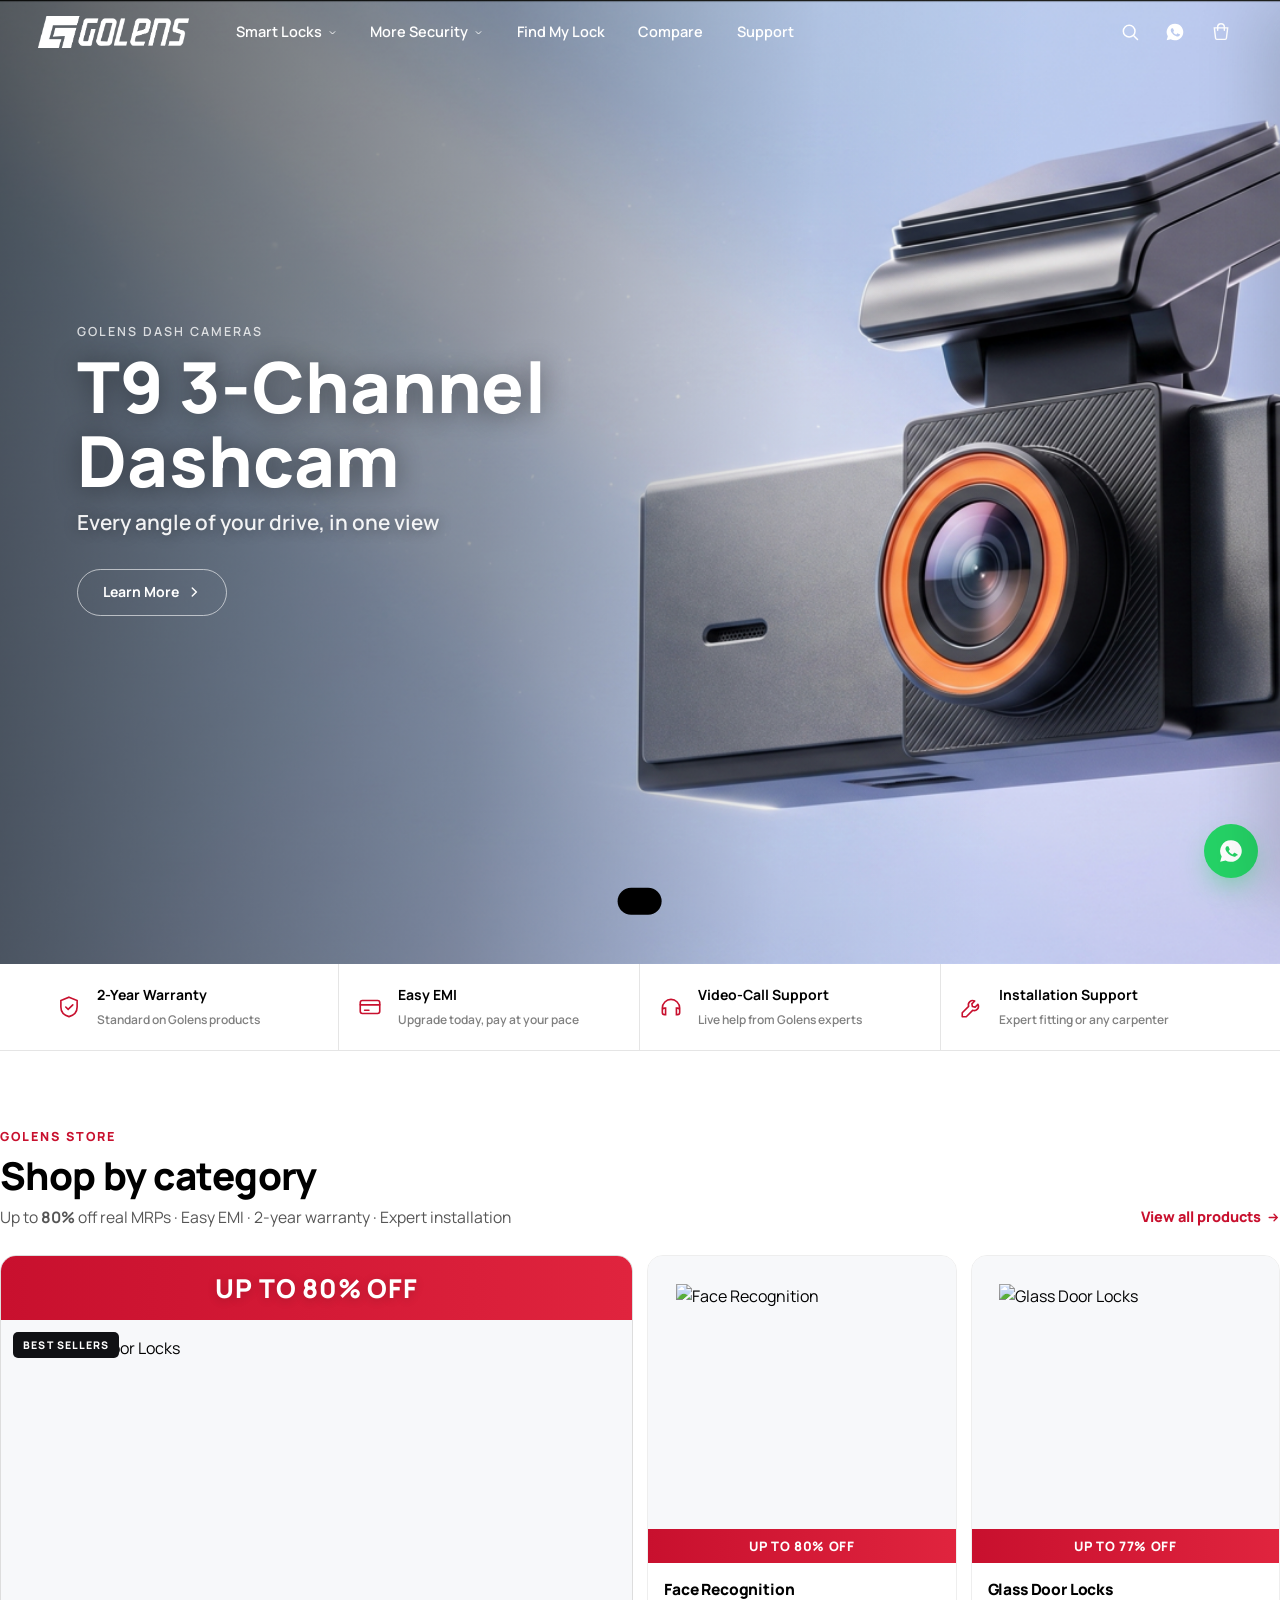
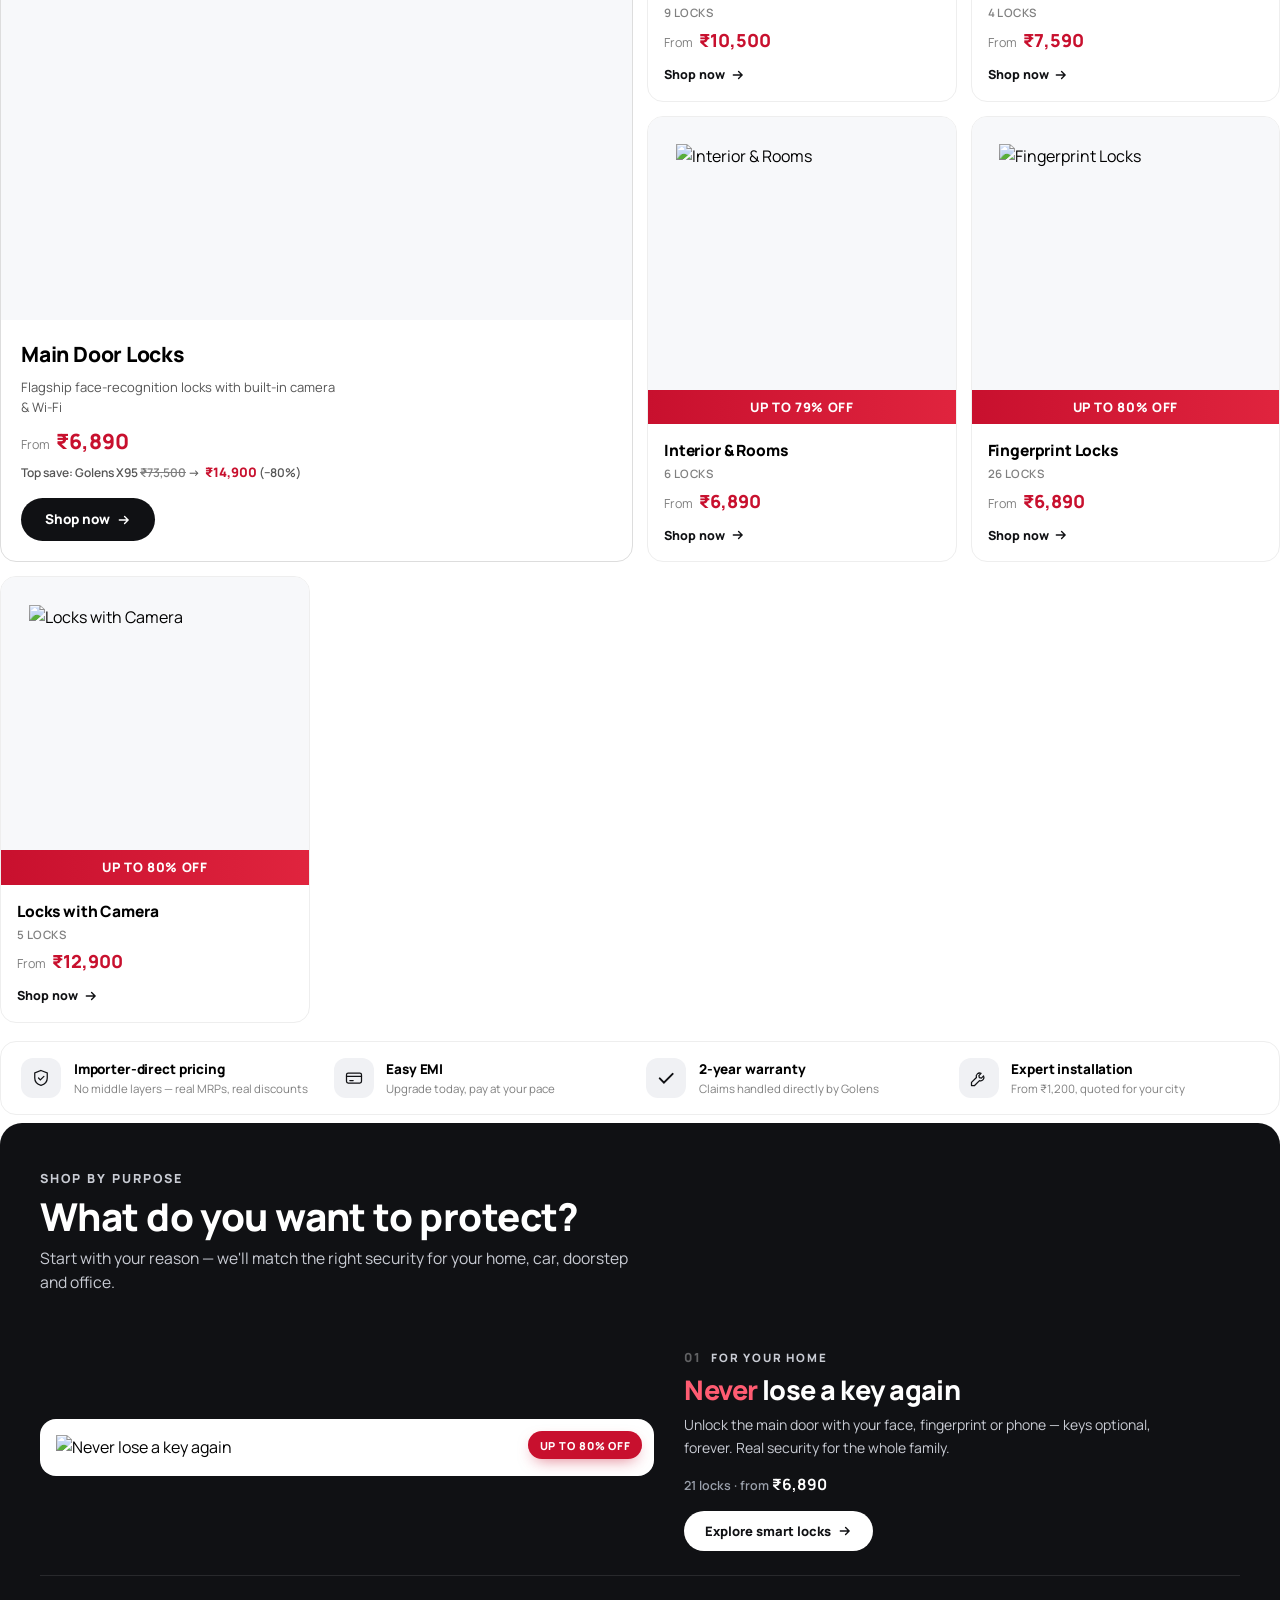
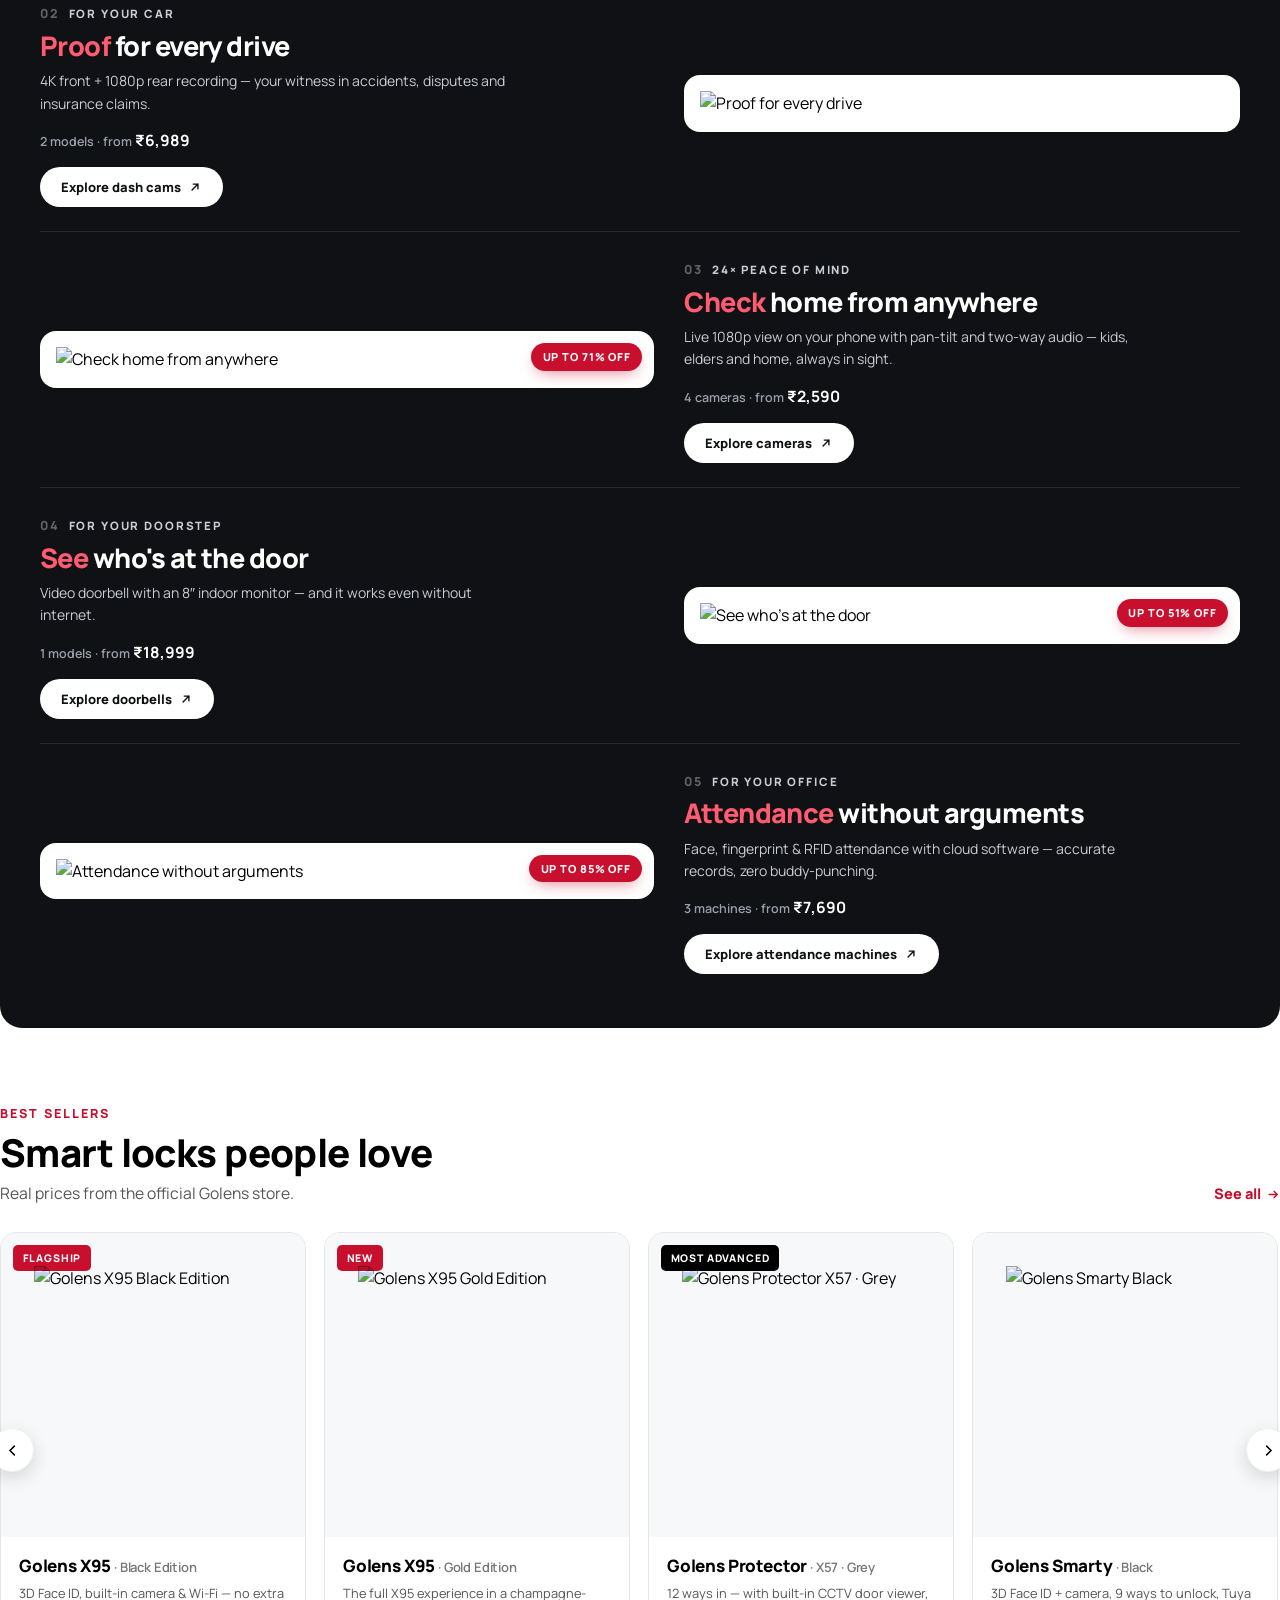
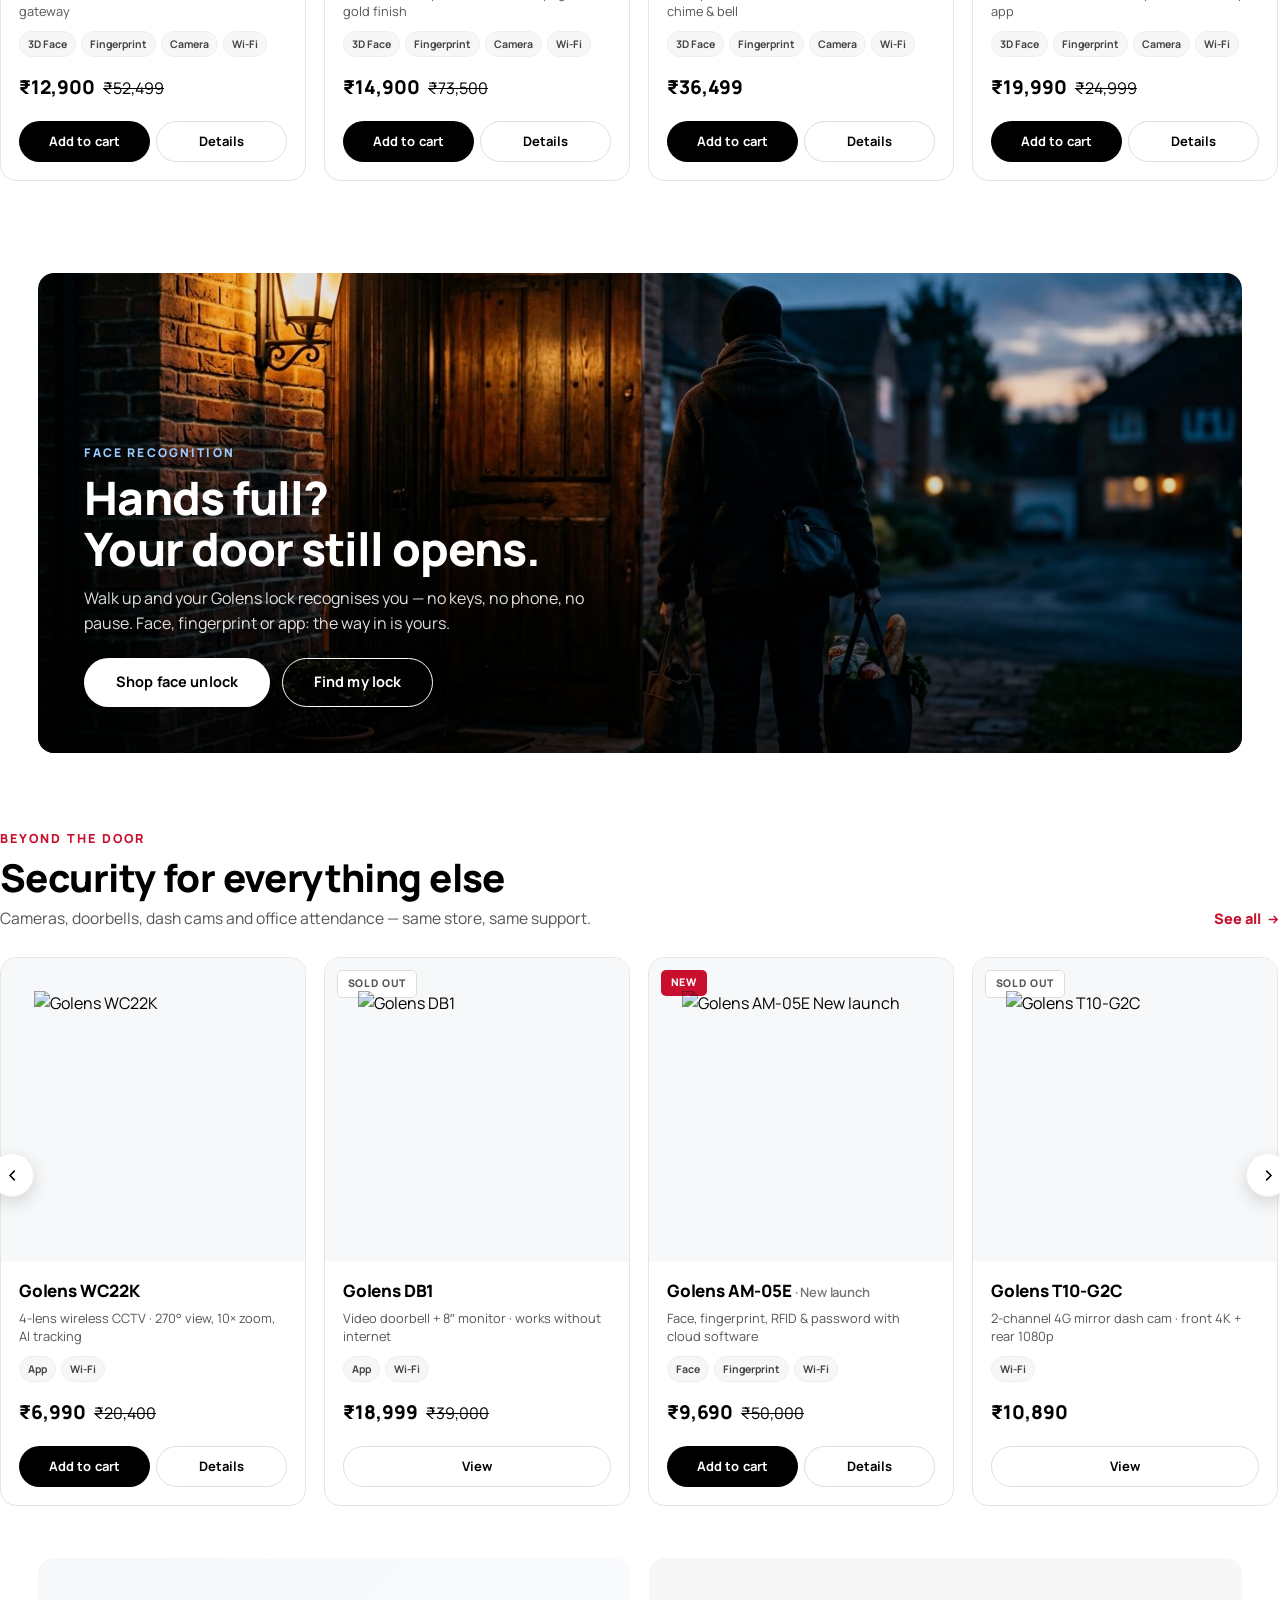
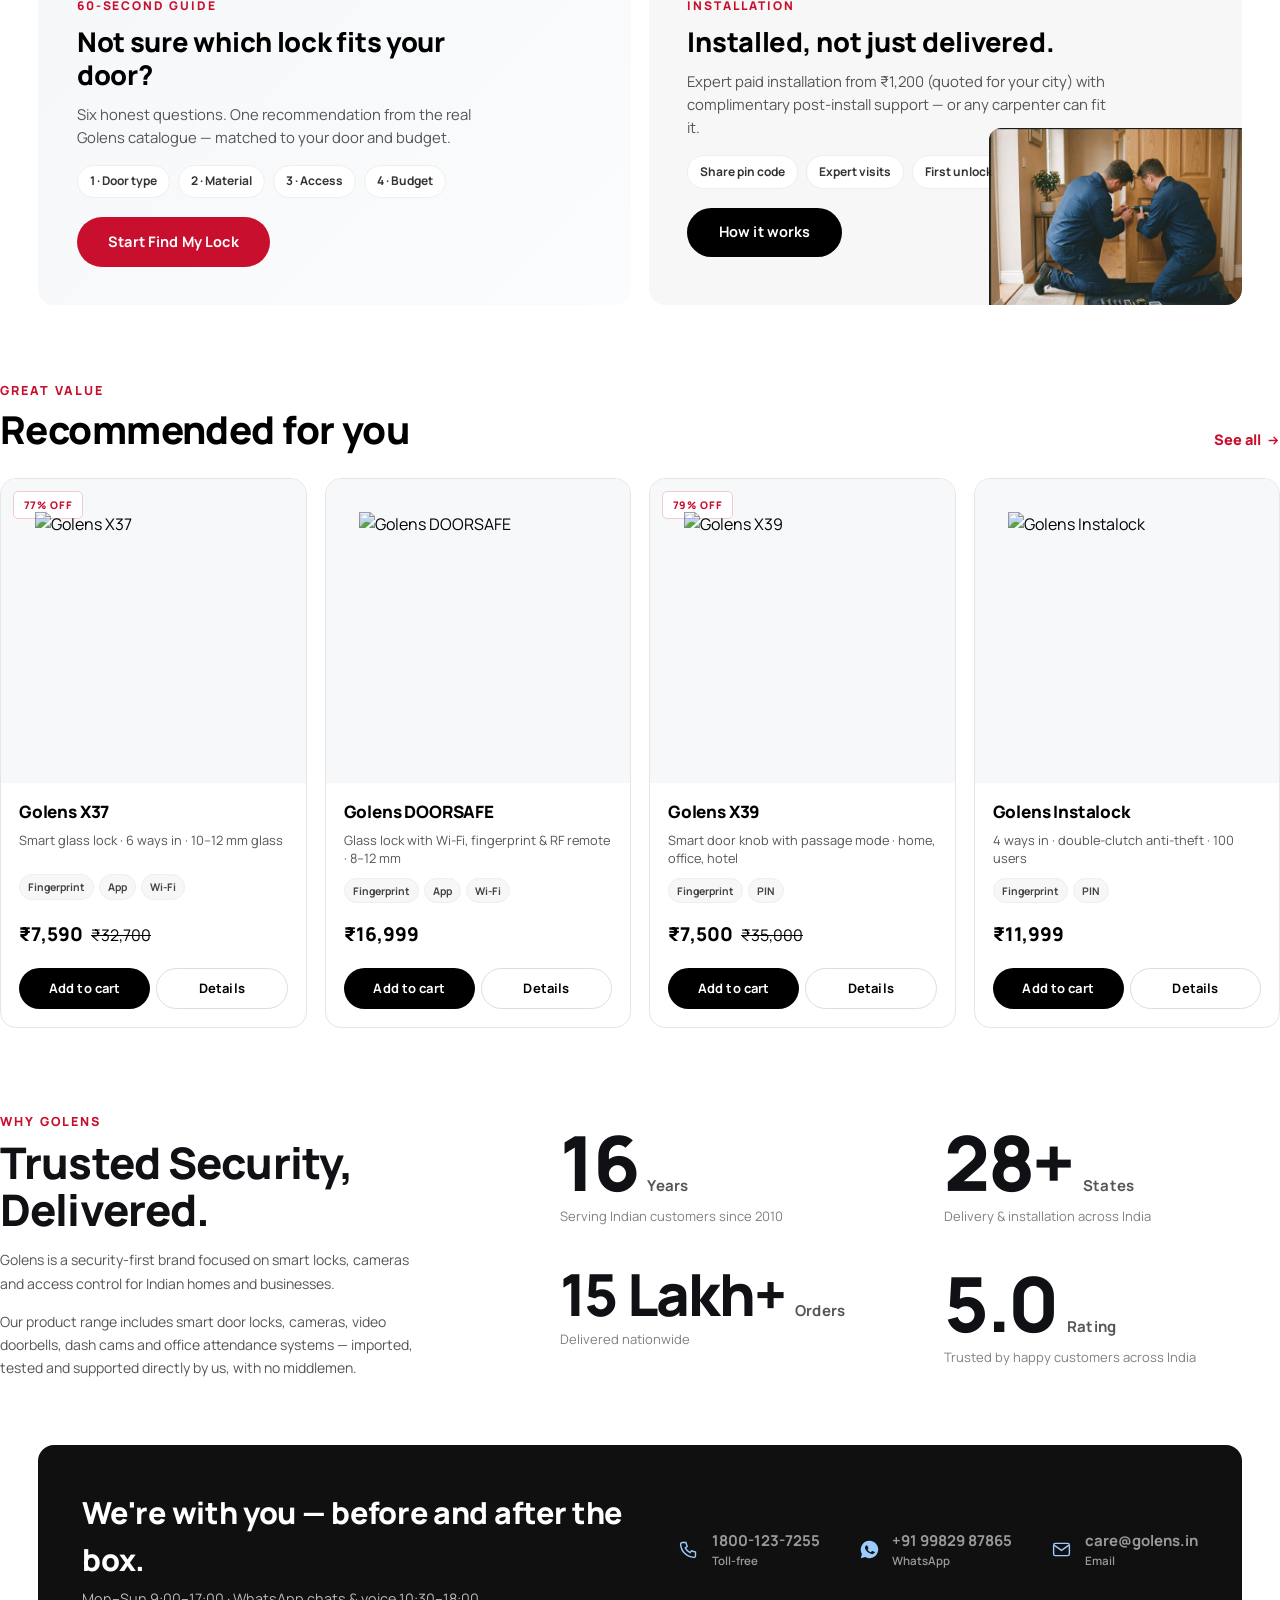
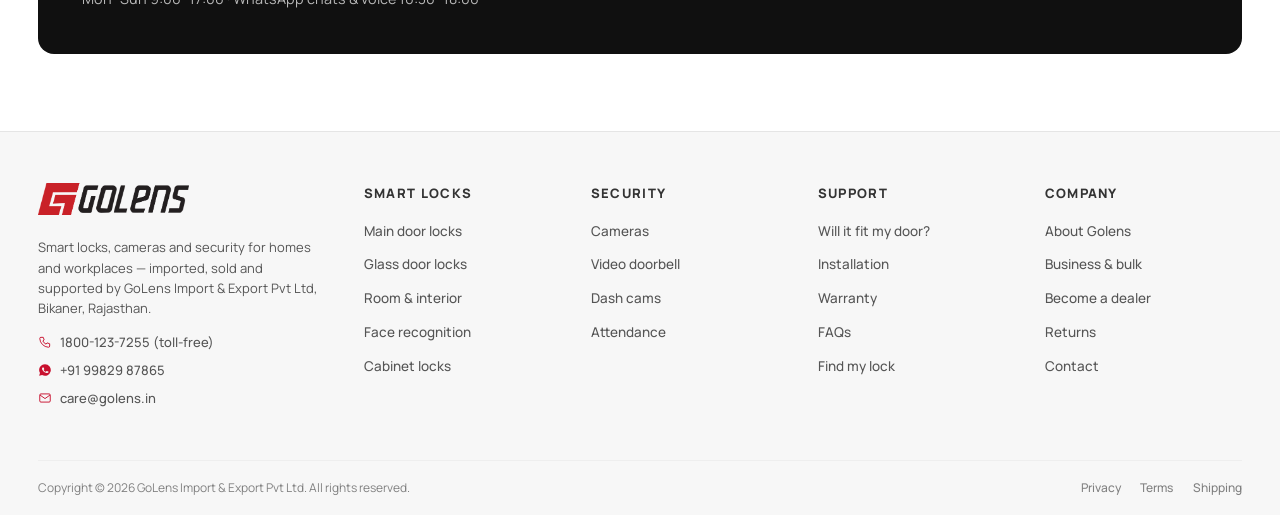
==== index.html @ c3297a00 "Replace Why-direct tiles with 'Trusted Security, Delivered.' brand-trust section - Two-column white " ====
<!DOCTYPE html>
<html lang="en">
<head>
<meta charset="UTF-8">
<meta name="viewport" content="width=device-width, initial-scale=1.0">
<title>Golens | Smart Locks, Cameras &amp; Home Security</title>
<meta name="description" content="Golens smart door locks with 3D Face ID, fingerprint, camera and Wi-Fi app control. Free expert consultation, easy EMI, 2-year warranty. Shop direct from the importer.">
<link rel="canonical" href="https://golens.in/">
<meta name="theme-color" content="#ffffff">
<link rel="preconnect" href="https://fonts.googleapis.com">
<link rel="preconnect" href="https://fonts.gstatic.com" crossorigin>
<link rel="preconnect" href="https://cdn.shopify.com">
<link href="https://fonts.googleapis.com/css2?family=Manrope:wght@400;500;600;700;800&display=swap" rel="stylesheet">
<link rel="stylesheet" href="assets/css/samsung.css?v=31098765432109876543210">
<link rel="icon" type="image/png" href="assets/img/logo.png">
<script type="application/ld+json">
{"@context":"https://schema.org","@type":"Organization","name":"Golens","legalName":"GoLens Import & Export Pvt Ltd","url":"https://golens.in","email":"care@golens.in","telephone":"1800-123-7255","address":{"@type":"PostalAddress","addressLocality":"Bikaner","addressRegion":"Rajasthan","addressCountry":"IN"}}
</script>
</head>
<body class="dji-hero">
<a class="skip-link" href="#main">Skip to content</a>
<div id="gsHeader"></div>

<main id="main">

<!-- ============================================================
     HERO — DJI-style full-bleed cinematic carousel
     · background starts at top edge, behind the transparent navbar
     · centered eyebrow / product name / subtitle + pill outline CTAs
     · bottom-left prev/current/next product list, edge arrows, dots on mobile
     · whole-slide banner-link: click anywhere → product page
     ============================================================ -->
<section class="hero-dji" id="heroCar" aria-label="Featured products">
  <div class="hdji-stack" id="heroTrack">

       <article class="hdji-slide on" data-theme="dark" data-name="T9 3-Channel Dashcam">
      <!-- T9 dashcam video clip (user-uploaded, muted looping MP4) — video-only slide, no still image -->
      <video class="bg vbg" src="assets/video/t9.mp4" poster="assets/img/Screenshot%202026-09-01%20162124.png" autoplay muted loop playsinline preload="auto" aria-hidden="true" title=""></video>
      <a class="banner-link" href="https://golens.in/collections/dash-cameras" aria-label="Golens T9 3-Channel Dashcam" tabindex="-1"></a>
      <div class="hdji-copy">
        <div class="hcol">
          <p class="eyebrow">Golens Dash Cameras</p>
          <h1 class="hdji-title">T9 3-Channel Dashcam</h1>
          <p class="hdji-sub">Every angle of your drive, in one view</p>
          <div class="hdji-ctas">
            <a class="pill" href="https://golens.in/collections/dash-cameras">Learn More <svg class="par" viewBox="0 0 24 24" fill="none" stroke="currentColor" stroke-width="2.4"><path d="M9 5l7 7-7 7" stroke-linecap="round"/></svg></a>
          </div>
        </div>
      </div>
    </article>




  </div>
  <button class="hdji-arrow hdji-prev" id="hPrev" aria-label="Previous slide"><svg viewBox="0 0 24 24" fill="none" stroke="currentColor" stroke-width="2"><path d="M15 5l-7 7 7 7" stroke-linecap="round"/></svg></button>
  <button class="hdji-arrow hdji-next" id="hNext" aria-label="Next slide"><svg viewBox="0 0 24 24" fill="none" stroke="currentColor" stroke-width="2"><path d="M9 5l7 7-7 7" stroke-linecap="round"/></svg></button>
  <div class="hdji-list" id="heroList" aria-label="Featured products"></div>
  <div class="hero-dots" id="heroDots" role="tablist" aria-label="Slides"></div>
</section>

<!-- BENEFITS -->
<div class="benefits">
  <div class="container">
    <div class="benefit"><svg viewBox="0 0 24 24" fill="none" stroke="currentColor" stroke-width="1.5"><path d="M12 3l7.5 3v6c0 4.6-3.2 7.7-7.5 8.9C7.7 19.7 4.5 16.6 4.5 12V6z"/><path d="M9 12l2.2 2.2L15.5 10" stroke-linecap="round"/></svg><div><strong>2-Year Warranty</strong><span>Standard on Golens products</span></div></div>
    <div class="benefit"><svg viewBox="0 0 24 24" fill="none" stroke="currentColor" stroke-width="1.5"><rect x="3" y="6" width="18" height="12" rx="2"/><path d="M3 10h18M7 15h4" stroke-linecap="round"/></svg><div><strong>Easy EMI</strong><span>Upgrade today, pay at your pace</span></div></div>
    <div class="benefit"><svg viewBox="0 0 24 24" fill="none" stroke="currentColor" stroke-width="1.5"><path d="M4 13a8 8 0 0 1 16 0M4 13v4a2 2 0 0 0 2 2h1v-6H6a2 2 0 0 0-2 2zM20 13v4a2 2 0 0 1-2 2h-1v-6h1a2 2 0 0 1 2 2z" stroke-linecap="round"/></svg><div><strong>Video-Call Support</strong><span>Live help from Golens experts</span></div></div>
    <div class="benefit"><svg viewBox="0 0 24 24" fill="none" stroke="currentColor" stroke-width="1.5"><path d="M14.5 6.5a4 4 0 0 0-5.6 4.9L3 17.3V21h3.7l5.9-5.9a4 4 0 0 0 4.9-5.6l-2.6 2.6-2.5-.5-.5-2.5z" stroke-linejoin="round"/></svg><div><strong>Installation Support</strong><span>Expert fitting or any carpenter</span></div></div>
  </div>
</div>

<!-- SHOP BY CATEGORY — premium bento (brand value + honest sales cues) -->
<section class="section-s container" id="categories">
  <div class="sec-head" data-rv>
    <div><div class="kicker">Golens Store</div><h2>Shop by category</h2>
      <p class="sub">Up to <strong id="catMaxOff">79%</strong> off real MRPs · Easy EMI · 2-year warranty · Expert installation</p></div>
    <a class="link-s" href="locks.html">View all products <svg viewBox="0 0 24 24" fill="none" stroke="currentColor" stroke-width="2.4"><path d="M4 12h15M13 6l6 6-6 6" stroke-linecap="round"/></svg></a>
  </div>
  <div class="catx-grid" id="catGrid"></div>
</section>

<!-- SHOP BY PURPOSE — security for every part of your life -->
<section class="section-s container" id="purposes">
  <div class="sec-head" data-rv>
    <div><div class="kicker">Shop by purpose</div><h2>What do you want to protect?</h2>
      <p class="sub">Start with your reason — we'll match the right security for your home, car, doorstep and office.</p></div>
  </div>
  <div class="prows" id="purposeGrid"></div>
</section>

<!-- FEATURED SMART LOCKS -->
<section class="section-s container">
  <div class="sec-head" data-rv>
    <div><div class="kicker">Best Sellers</div><h2>Smart locks people love</h2><p class="sub">Real prices from the official Golens store.</p></div>
    <a class="link-s" href="locks.html">See all <svg viewBox="0 0 24 24" fill="none" stroke="currentColor" stroke-width="2.4"><path d="M4 12h15M13 6l6 6-6 6" stroke-linecap="round"/></svg></a>
  </div>
  <div class="rowcar">
    <button class="rowcar-nav prev" data-car="lockRow" data-dir="-1" aria-label="Scroll left"><svg viewBox="0 0 24 24" fill="none" stroke="currentColor" stroke-width="2.4"><path d="M15 5l-7 7 7 7" stroke-linecap="round"/></svg></button>
    <div class="rowcar-viewport" id="lockRow"></div>
    <button class="rowcar-nav next" data-car="lockRow" data-dir="1" aria-label="Scroll right"><svg viewBox="0 0 24 24" fill="none" stroke="currentColor" stroke-width="2.4"><path d="M9 5l7 7-7 7" stroke-linecap="round"/></svg></button>
  </div>
</section>

<!-- KV BANNER -->
<section class="container">
  <div class="kv" data-rv>
    <img src="assets/img/life-arrival.jpg" alt="Arriving home at dusk with arms full" loading="lazy">
    <div class="kv-body">
      <span class="kicker">Face Recognition</span>
      <h2>Hands full?<br>Your door still opens.</h2>
      <p>Walk up and your Golens lock recognises you — no keys, no phone, no pause. Face, fingerprint or app: the way in is yours.</p>
      <div class="hs-ctas">
        <a class="btn-s btn-light" href="locks.html?f=face">Shop face unlock</a>
        <a class="btn-s btn-outline-w" href="find-my-lock.html">Find my lock</a>
      </div>
    </div>
  </div>
</section>

<!-- SECURITY CATEGORY -->
<section class="section-s container">
  <div class="sec-head" data-rv>
    <div><div class="kicker">Beyond the door</div><h2>Security for everything else</h2><p class="sub">Cameras, doorbells, dash cams and office attendance — same store, same support.</p></div>
    <a class="link-s" href="https://golens.in/collections/cameras">See all <svg viewBox="0 0 24 24" fill="none" stroke="currentColor" stroke-width="2.4"><path d="M4 12h15M13 6l6 6-6 6" stroke-linecap="round"/></svg></a>
  </div>
  <div class="rowcar">
    <button class="rowcar-nav prev" data-car="secRow" data-dir="-1" aria-label="Scroll left"><svg viewBox="0 0 24 24" fill="none" stroke="currentColor" stroke-width="2.4"><path d="M15 5l-7 7 7 7" stroke-linecap="round"/></svg></button>
    <div class="rowcar-viewport" id="secRow"></div>
    <button class="rowcar-nav next" data-car="secRow" data-dir="1" aria-label="Scroll right"><svg viewBox="0 0 24 24" fill="none" stroke="currentColor" stroke-width="2.4"><path d="M9 5l7 7-7 7" stroke-linecap="round"/></svg></button>
  </div>
</section>

<!-- SPLIT PROMO -->
<section class="container">
  <div class="split-promo">
    <div class="promo-card lightblue" data-rv>
      <span class="kicker">60-Second Guide</span>
      <h3>Not sure which lock fits your door?</h3>
      <p>Six honest questions. One recommendation from the real Golens catalogue — matched to your door and budget.</p>
      <div class="steps"><span class="step">1 · Door type</span><span class="step">2 · Material</span><span class="step">3 · Access</span><span class="step">4 · Budget</span></div>
      <div class="p-cta"><a class="btn-s btn-red" href="find-my-lock.html">Start Find My Lock</a></div>
    </div>
    <div class="promo-card lightgrey" data-rv style="--rvd:.1s">
      <span class="kicker">Installation</span>
      <h3>Installed, not just delivered.</h3>
      <p>Expert paid installation from ₹1,200 (quoted for your city) with complimentary post-install support — or any carpenter can fit it.</p>
      <div class="steps"><span class="step">Share pin code</span><span class="step">Expert visits</span><span class="step">First unlock</span></div>
      <div class="p-cta"><a class="btn-s btn-dark" href="support.html#installation">How it works</a></div>
      <div class="art"><img src="assets/img/install-pro.jpg" alt="" loading="lazy" style="border-radius:12px"></div>
    </div>
  </div>
</section>

<!-- RECOMMENDED -->
<section class="section-s container">
  <div class="sec-head" data-rv>
    <div><div class="kicker">Great value</div><h2>Recommended for you</h2></div>
    <a class="link-s" href="locks.html">See all <svg viewBox="0 0 24 24" fill="none" stroke="currentColor" stroke-width="2.4"><path d="M4 12h15M13 6l6 6-6 6" stroke-linecap="round"/></svg></a>
  </div>
  <div class="grid-4" id="recGrid"></div>
</section>

<!-- TRUSTED SECURITY — brand trust stats -->
<section class="section-s container" id="truststats">
  <div class="ts-wrap" data-rv>
    <div class="ts-copy">
      <div class="kicker">Why Golens</div>
      <h2>Trusted Security, Delivered.</h2>
      <p>Golens is a security-first brand focused on smart locks, cameras and access control for Indian homes and businesses.</p>
      <p>Our product range includes smart door locks, cameras, video doorbells, dash cams and office attendance systems — imported, tested and supported directly by us, with no middlemen.</p>
    </div>
    <div class="ts-grid" role="list" aria-label="Golens by the numbers">
      <div class="ts-item" role="listitem"><span class="ts-num">16<small>Years</small></span><span class="ts-sub">Serving Indian customers since 2010</span></div>
      <div class="ts-item" role="listitem"><span class="ts-num">28+<small>States</small></span><span class="ts-sub">Delivery &amp; installation across India</span></div>
      <div class="ts-item" role="listitem"><span class="ts-num sm">15 Lakh+<small>Orders</small></span><span class="ts-sub">Delivered nationwide</span></div>
      <div class="ts-item" role="listitem"><span class="ts-num">5.0<small>Rating</small></span><span class="ts-sub">Trusted by happy customers across India</span></div>
    </div>
  </div>
</section>

<!-- SUPPORT STRIP -->
<section class="container">
  <div class="support-strip" data-rv>
    <div>
      <h2>We're with you — before and after the box.</h2>
      <p>Mon–Sun 9:00–17:00 · WhatsApp chats &amp; voice 10:30–18:00</p>
    </div>
    <a class="s-contact" href="tel:18001237255">
      <svg viewBox="0 0 24 24" fill="none" stroke="currentColor" stroke-width="1.6"><path d="M5 4h4l1.5 4.5-2.2 1.7a12 12 0 0 0 5.5 5.5l1.7-2.2L20 15v4a2 2 0 0 1-2.1 2A16 16 0 0 1 3 6.1 2 2 0 0 1 5 4z"/></svg>
      <span><strong>1800-123-7255</strong><span>Toll-free</span></span>
    </a>
    <a class="s-contact" href="https://wa.me/919982987865?text=Hi%20Golens!" target="_blank" rel="noopener">
      <svg viewBox="0 0 24 24" fill="currentColor"><path d="M12 2a10 10 0 0 0-8.6 15.1L2 22l5-1.3A10 10 0 1 0 12 2zm5.1 14.1c-.2.6-1.2 1.1-1.7 1.2-.5 0-1.1 0-3.1-.9-2.6-1.1-4.2-3.7-4.4-3.9-.1-.2-1-1.4-1-2.6s.7-1.8.9-2.1c.2-.3.5-.3.7-.3h.6c.2 0 .4 0 .6.4l1 2.3c.1.2.1.4 0 .6l-.7.9c-.2.2-.3.3-.1.6a6.5 6.5 0 0 0 3.2 2.8c.3.1.5.2.6-.1l1-1.2c.2-.3.4-.2.7-.1l2 1c.3.1.5.2.6.3.1.1.1.6-.1 1.2z"/></svg>
      <span><strong>+91 99829 87865</strong><span>WhatsApp</span></span>
    </a>
    <a class="s-contact" href="mailto:care@golens.in">
      <svg viewBox="0 0 24 24" fill="none" stroke="currentColor" stroke-width="1.6"><rect x="3" y="5" width="18" height="14" rx="2"/><path d="M3.5 7l8.5 6 8.5-6"/></svg>
      <span><strong>care@golens.in</strong><span>Email</span></span>
    </a>
  </div>
</section>

</main>
<div id="gsFooter"></div>

<script src="assets/js/data.js?v=31098765432109876543210"></script>
<script src="assets/js/samsung.js?v=31098765432109876543210"></script>
<script>
(function () {
  'use strict';
  const G = window.GOLENS;
  const rm = window.matchMedia && window.matchMedia('(prefers-reduced-motion: reduce)').matches;

  /* = HERO — DJI-style fade carousel (vanilla) = */
  const hero = document.getElementById('heroCar');
  const slides = [...hero.querySelectorAll('.hdji-slide')];
  const dotsBox = document.getElementById('heroDots');
  const listBox = document.getElementById('heroList');
  const names = slides.map(s => s.dataset.name);
  if (slides.length < 2) {  /* single-slide hero: hide controls, no autoplay churn */
    ['hPrev', 'hNext'].forEach(id => { const el = document.getElementById(id); if (el) el.style.display = 'none'; });
    ['heroDots', 'heroList'].forEach(id => { const el = document.getElementById(id); if (el) el.style.display = 'none'; });
  }
  let cur = 0, timer;

  slides.forEach((s, i) => {
    const b = document.createElement('button');
    b.setAttribute('role', 'tab');
    b.setAttribute('aria-label', 'Slide ' + (i + 1));
    b.addEventListener('click', () => go(i, true));
    dotsBox.appendChild(b);
  });
  const dots = dotsBox.children;

  /* bottom-left CLICKABLE prev/current/next product list (DJI pattern)
     ≥3 slides: prev/cur/next window · 2 slides: both names (no duplicates)
     every item is a real <button data-go="index">; cur self-refreshes autoplay */
  function renderList() {
    const win = names.length >= 3
      ? [-1, 0, 1].map(o => ({ off: o, idx: (cur + o + names.length) % names.length }))
      : names.map((_, idx) => ({ off: idx - cur, idx }));
    listBox.innerHTML = win.map(({ off, idx }) => {
      const cls = off === 0 ? 'cur' : off === -1 ? 'prev' : 'next';
      return `<button class="hdji-li ${cls}" data-go="${idx}"${off === 0 ? ' aria-current="true"' : ''}><span>${names[idx]}</span></button>`;
    }).join('');
  }
  listBox.addEventListener('click', e => {
    const b = e.target.closest('.hdji-li');
    if (b) go(+b.dataset.go, true);
  });

  function go(i, user) {
    cur = (i + slides.length) % slides.length;
    slides.forEach((s, j) => {
      s.classList.toggle('on', j === cur);                              /* cinematic crossfade via CSS opacity */
      const v = s.querySelector('video');                               /* bg video plays only on its active slide */
      if (v) { if (j === cur && !rm) { const pr = v.play(); if (pr && pr.catch) pr.catch(() => {}); } else v.pause(); }
    });
    for (let j = 0; j < dots.length; j++) dots[j].classList.toggle('on', j === cur);
    renderList();
    document.body.classList.toggle('hero-dark', slides[cur].dataset.theme === 'dark'); /* navbar text adapts */
    if (user) restart();
  }
  function restart() { clearInterval(timer); if (!rm && slides.length > 1) timer = setInterval(() => go(cur + 1), 4500); }

  document.getElementById('hNext').addEventListener('click', () => go(cur + 1, true));
  document.getElementById('hPrev').addEventListener('click', () => go(cur - 1, true));
  let tx = null;
  hero.addEventListener('touchstart', e => tx = e.touches[0].clientX, { passive: true });
  hero.addEventListener('touchend', e => {
    if (tx === null) return;
    const dx = e.changedTouches[0].clientX - tx;
    if (Math.abs(dx) > 45) go(cur + (dx < 0 ? 1 : -1), true);
    tx = null;
  }, { passive: true });

  /* transparent floating navbar: hero pulled up behind header; solid on scroll */
  const hdr = document.querySelector('body.dji-hero .header');
  function sizeHero() { if (hdr) hero.style.setProperty('--hh', hdr.offsetHeight + 'px'); }
  window.addEventListener('scroll', () => document.body.classList.toggle('hdr-solid', window.scrollY > 44), { passive: true });
  sizeHero();
  window.addEventListener('resize', sizeHero);

  go(0); restart();

  /* = CATEGORY BENTO — prices/counts/discounts computed live from the real catalogue = */
  const inDoor = (p, d) => (p.door || []).includes(d);
  const CATS = [
    { key: 'main', t: 'Main Door Locks', d: 'main', img: G.byId('x95').image, feat: true,
      blurb: 'Flagship face-recognition locks with built-in camera & Wi-Fi' },
    { key: 'face', t: 'Face Recognition', d: p => (p.access || []).includes('face3d'), img: G.byId('x95g').image },
    { key: 'glass', t: 'Glass Door Locks', d: 'glass', img: G.byId('armorface').image },
    { key: 'room', t: 'Interior & Rooms', d: 'room', img: G.byId('x39').image },
    { key: 'fp', t: 'Fingerprint Locks', d: p => (p.access || []).includes('fp'), img: G.byId('titan').image },
    { key: 'camera', t: 'Locks with Camera', d: p => !!p.camera, img: G.byId('x28').image }
  ];
  const HREFS = { main: 'locks.html?f=main', face: 'locks.html?f=face', glass: 'locks.html?f=glass', room: 'locks.html?f=room', fp: 'locks.html?f=fp', camera: 'locks.html?f=camera' };
  const stat = d => {
    const list = G.locks().filter(p => typeof d === 'function' ? d(p) : inDoor(p, d));
    const min = Math.min(...list.map(p => p.price));
    const deals = list.filter(p => p.mrp);
    const deal = deals.sort((a, b) => (1 - a.price / a.mrp) < (1 - b.price / b.mrp) ? 1 : -1)[0];
    return { n: list.length, min, off: deal ? Math.round((1 - deal.price / deal.mrp) * 100) : 0, deal };
  };
  const arrow = '<svg viewBox="0 0 24 24" fill="none" stroke="currentColor" stroke-width="2.4"><path d="M4 12h15M13 6l6 6-6 6" stroke-linecap="round"/></svg>';
  const extArrow = '<svg viewBox="0 0 24 24" fill="none" stroke="currentColor" stroke-width="2.4"><path d="M7 17L17 7M9 7h8v8" stroke-linecap="round" stroke-linejoin="round"/></svg>';
  document.getElementById('catMaxOff').textContent = Math.max(...CATS.map(c => stat(c.d).off)) + '%';
  document.getElementById('catGrid').innerHTML = CATS.map((c, i) => {
    const s = stat(c.d);
    const band = c.feat && s.off ? `<span class="offband">UP TO ${s.off}% OFF</span>` : '';
    const strip = !c.feat && s.off ? `<span class="offstrip">UP TO ${s.off}% OFF</span>` : '';
    const card = c.feat
      ? `<a class="catx feat" href="${HREFS[c.key]}" data-cat="${c.key}" data-rv aria-label="${c.t} — up to ${s.off}% off, from ${window.Gfmt.inr(s.min)}">
          <span class="tagb">Best Sellers</span>${band}
          <span class="ph"><img src="${c.img}" alt="${c.t}" loading="lazy"></span>
          <span class="bx"><h3>${c.t}</h3><p class="blurb">${c.blurb}</p>
            <span class="pr">From <strong>${window.Gfmt.inr(s.min)}</strong>${s.deal ? `<span class="topdeal">Top save: ${s.deal.name} <s>${window.Gfmt.inr(s.deal.mrp)}</s> → <strong class="dp">${window.Gfmt.inr(s.deal.price)}</strong> (−${s.off}%)</span>` : ''}</span>
            <span class="ctab">Shop now ${arrow}</span></span>
        </a>`
      : `<a class="catx" href="${HREFS[c.key]}" data-cat="${c.key}" data-rv style="--rvd:${i * .06}s" aria-label="${c.t} — up to ${s.off}% off, from ${window.Gfmt.inr(s.min)}">
          <span class="ph"><img src="${c.img}" alt="${c.t}" loading="lazy">${strip}</span>
          <span class="bx"><h3>${c.t}</h3><span class="cnt">${s.n} lock${s.n === 1 ? '' : 's'}</span>
            <span class="pr">From <strong>${window.Gfmt.inr(s.min)}</strong></span>
            <span class="go">Shop now ${arrow}</span></span>
        </a>`;
    return card;
  }).join('');
  /* brand-value trust ribbon — sab facts real (catalogue + golens.in policies) */
  const rib = document.createElement('div');
  rib.className = 'trust-ribbon';
  rib.setAttribute('data-rv', '');
  rib.innerHTML = [
    ['shield', 'Importer-direct pricing', 'No middle layers — real MRPs, real discounts'],
    ['emi', 'Easy EMI', 'Upgrade today, pay at your pace'],
    ['check', '2-year warranty', 'Claims handled directly by Golens'],
    ['tools', 'Expert installation', 'From ₹1,200, quoted for your city']
  ].map(f => `<span class="tr-i"><span class="tr-ic">${window.Gicon(f[0])}</span><span class="tr-t"><strong>${f[1]}</strong><small>${f[2]}</small></span></span>`).join('');
  document.getElementById('catGrid').after(rib);

  /* = SHOP BY PURPOSE — motive-first editorial panels (copy from real subtitles) = */
  const PURPOSES = [
    { key: 'home',   tag: 'For your home',      t: 'Never lose a key again', hl: 'Never',      blurb: 'Unlock the main door with your face, fingerprint or phone — keys optional, forever. Real security for the whole family.', d: p => (p.door || []).includes('main'), unit: 'locks',    img: 'x95',   cta: 'Explore smart locks',   href: 'locks.html?f=main' },
    { key: 'road',   tag: 'For your car',       t: 'Proof for every drive', hl: 'Proof',       blurb: '4K front + 1080p rear recording — your witness in accidents, disputes and insurance claims.', d: p => (p.url || '').includes('/dash-cameras/'), unit: 'models',  img: 't10g2c', cta: 'Explore dash cams',     href: G.COLLECTIONS.dashcams.url },
    { key: 'watch',  tag: '24\u00d7 peace of mind', t: 'Check home from anywhere', hl: 'Check', blurb: 'Live 1080p view on your phone with pan-tilt and two-way audio — kids, elders and home, always in sight.', d: p => /^wc/.test(p.id), unit: 'cameras', img: 'wc23k', cta: 'Explore cameras',       href: G.COLLECTIONS.cameras.url },
    { key: 'door',   tag: 'For your doorstep',  t: "See who's at the door", hl: "See",       blurb: 'Video doorbell with an 8\u2033 indoor monitor — and it works even without internet.', d: p => p.id === 'db1', unit: 'models', img: 'db1', cta: 'Explore doorbells',      href: G.COLLECTIONS.doorbell.url },
    { key: 'office', tag: 'For your office',    t: 'Attendance without arguments', hl: 'Attendance', blurb: 'Face, fingerprint & RFID attendance with cloud software — accurate records, zero buddy-punching.', d: p => /^am/.test(p.id), unit: 'machines', img: 'am05e', cta: 'Explore attendance machines', href: G.COLLECTIONS.attendance.url }
  ];
  const pstat = d => {
    const list = G.CATALOG.filter(d);
    const min = Math.min(...list.map(p => p.price));
    const deals = list.filter(p => p.mrp);
    const off = deals.length ? Math.max(...deals.map(p => Math.round((1 - p.price / p.mrp) * 100))) : 0;
    return { n: list.length, min, off };
  };
  document.getElementById('purposeGrid').innerHTML = PURPOSES.map((c, i) => {
    const s = pstat(c.d);
    const ext = /^https?:/.test(c.href);
    const attrs = ext ? ' target="_blank" rel="noopener"' : '';
    const chip = s.off ? `<span class="offchip">UP TO ${s.off}% OFF</span>` : '';
    return `<div class="prow${i % 2 ? ' rev' : ''}" data-rv style="--rvd:${i * .07}s">
      <a class="pr-media" href="${c.href}"${attrs} data-purpose="${c.key}" aria-label="${c.t} — from ${window.Gfmt.inr(s.min)}">
        <img src="${G.byId(c.img).image}" alt="${c.t}" loading="lazy">${chip}
      </a>
      <div class="pr-copy">
        <span class="pnum">0${i + 1}</span><span class="ptag">${c.tag}</span>
        <h3>${c.hl ? c.t.replace(c.hl, `<em class="hl">${c.hl}</em>`) : c.t}</h3>
        <p class="motive">${c.blurb}</p>
        <p class="pr-meta">${s.n} ${c.unit} \u00b7 from <strong>${window.Gfmt.inr(s.min)}</strong></p>
        <a class="prcta" href="${c.href}"${attrs} data-purpose="${c.key}">${c.cta} ${ext ? extArrow : arrow}</a>
      </div>
    </div>`;
  }).join('');
  document.getElementById('purposeGrid').addEventListener('click', e => {
    const a = e.target.closest('[data-purpose]');
    if (a) window.Gtrack('purpose_card_click', { purpose: a.dataset.purpose });
  });
  document.getElementById('catGrid').addEventListener('click', e => {
    const c = e.target.closest('.catx');
    if (c) window.Gtrack('category_card_click', { category: c.dataset.cat });
  });

  /* rows */
  const card = window.Gcard;
  document.getElementById('lockRow').innerHTML = '<div class="rowcar-track">' + ['x95','x95g','x57','x28','titan','x82','vintage','shieldface','x3n'].map(id => card(G.byId(id))).join('') + '</div>';
  document.getElementById('secRow').innerHTML = '<div class="rowcar-track">' + ['wc22k','db1','am05e','t10g2c','wc23k','am03e','wc15k'].map(id => card(G.byId(id))).join('') + '</div>';
  document.getElementById('recGrid').innerHTML = ['x37','doorsafe','x39','instalock'].map(id => card(G.byId(id))).join('');

  document.querySelectorAll('[data-car]').forEach(btn => {
    btn.addEventListener('click', () => {
      const vp = document.getElementById(btn.dataset.car);
      vp.scrollBy({ left: (+btn.dataset.dir) * (vp.clientWidth * .8), behavior: rm ? 'auto' : 'smooth' });
    });
  });
  window.Greveal();
  window.Gtrack('home_view');
})();
</script>
</body>
</html>
---- assets/css/samsung.css ----
/* ============================================================
   GOLENS × SAMSUNG-STYLE STORE DESIGN
   Clean white e-commerce: bold headlines, hero carousel,
   square feature cards, category circles, blue accents.
   ============================================================ */
:root {
  --red: #c8102e;
  --red-bright: #e0243e;
  --navy: #a30d24;
  --ink: #000000;
  --grey-1: #fafafa;
  --grey-2: #f7f7f7;
  --grey-3: #eeeeee;
  --grey-4: #dddddd;
  --text: #000;
  --text-2: #555555;
  --text-3: #808080;
  --line: #e5e5e5;
  --radius: 16px;
  --font: 'Manrope', 'Segoe UI', Arial, sans-serif;
  --ease: cubic-bezier(.22, .61, .36, 1);
}
*, *::before, *::after { box-sizing: border-box; margin: 0; padding: 0; }
html { scroll-behavior: smooth; }
body { font-family: var(--font); color: var(--text); background: #fff; line-height: 1.55; -webkit-font-smoothing: antialiased; overflow-x: hidden; }
img, svg { display: block; max-width: 100%; }
a { color: inherit; text-decoration: none; }
button { font: inherit; color: inherit; background: none; border: 0; cursor: pointer; }
ul { list-style: none; }
::selection { background: #dce8fa; }
:focus-visible { outline: 2px solid var(--red); outline-offset: 3px; }

.skip-link { position: fixed; top: -100px; left: 1rem; z-index: 999; background: var(--red); color: #fff; padding: .7rem 1.2rem; border-radius: 6px; font-weight: 700; transition: top .3s; }
.skip-link:focus { top: 1rem; }

.container { width: min(1440px, 100%); margin-inline: auto; padding-inline: clamp(16px, 3vw, 48px); }

/* ---------- TOP UTILITY BAR ---------- */
.topbar { background: #1a1a1a; color: #fff; font-size: 12.5px; }
.topbar .container { display: flex; justify-content: space-between; align-items: center; height: 36px; gap: 1rem; }
.topbar a:hover { color: #9ccbff; }
.topbar-links { display: flex; gap: 1.4rem; }
.topbar .dot-sep { color: #666; }
@media (max-width: 720px) { .topbar-left span.hide-m { display: none; } .topbar-links { gap: .9rem; } }

/* ---------- HEADER ---------- */
.header { position: sticky; top: 0; z-index: 100; background: #fff; border-bottom: 1px solid var(--line); transition: box-shadow .3s; }
.header.is-scrolled { box-shadow: 0 4px 18px rgba(0,0,0,.08); }
.header .container { display: flex; align-items: center; gap: 2rem; height: 64px; }
.logo { display: flex; align-items: center; gap: .55rem; font-size: 1.45rem; font-weight: 800; letter-spacing: .06em; }
.logo svg { width: 27px; height: 27px; }
.logo small { display: block; font-size: 8.5px; font-weight: 600; letter-spacing: .34em; color: var(--text-3); margin-top: -3px; }
.mainnav { display: flex; align-items: center; gap: .2rem; height: 100%; }
.mainnav > li { position: relative; height: 100%; display: flex; align-items: center; }
.navlink { display: inline-flex; align-items: center; gap: .35rem; padding: .55rem .95rem; font-size: 14.5px; font-weight: 600; color: #222; white-space: nowrap; transition: color .2s; }
.navlink:hover, .navlink[aria-expanded="true"] { color: var(--red); }
.navlink .chev { width: 9px; height: 9px; transition: transform .25s; }
.navlink[aria-expanded="true"] .chev { transform: rotate(180deg); }
.header-icons { margin-left: auto; display: flex; align-items: center; gap: .3rem; }
.hicon { position: relative; width: 41px; height: 41px; border-radius: 50%; display: grid; place-items: center; transition: background .2s; }
.hicon:hover { background: var(--grey-2); }
.hicon svg { width: 20px; height: 20px; }
.cart-badge { position: absolute; top: 3px; right: 2px; min-width: 17px; height: 17px; border-radius: 99px; background: var(--red); color: #fff; font-size: 10.5px; font-weight: 800; display: grid; place-items: center; transform: scale(0); transition: transform .3s var(--ease); }
.cart-badge.on { transform: scale(1); }
.burger { display: none; }
@media (max-width: 1120px) { .mainnav { display: none; } .burger { display: grid; } }

/* Mega dropdown (Samsung-style white panel) */
.mega { position: absolute; top: 100%; left: 50%; transform: translate(-50%, 10px); width: 720px; background: #fff; border: 1px solid var(--line); border-radius: 12px; box-shadow: 0 24px 60px -18px rgba(0,0,0,.22); padding: 26px 28px; display: grid; grid-template-columns: 1fr 1fr; gap: 8px 40px; opacity: 0; visibility: hidden; pointer-events: none; transition: opacity .3s var(--ease), transform .3s var(--ease); }
.mainnav > li.is-open .mega { opacity: 1; visibility: visible; pointer-events: auto; transform: translate(-50%, 0); }
.mega h5 { grid-column: 1/-1; font-size: 11px; letter-spacing: .18em; text-transform: uppercase; color: var(--text-3); font-weight: 800; margin-bottom: -4px; }
.mega a { display: flex; justify-content: space-between; align-items: center; padding: .55rem .7rem; margin-left: -.7rem; border-radius: 8px; font-size: 14px; font-weight: 600; color: #333; transition: background .2s, color .2s; }
.mega a:hover { background: var(--grey-2); color: var(--red); }
.mega a .pr { font-size: 12px; color: var(--red); font-weight: 700; }

/* Mobile drawer nav */
.mobnav { position: fixed; inset: 0; z-index: 300; background: #fff; transform: translateX(100%); transition: transform .4s var(--ease); overflow-y: auto; padding: 18px 22px 40px; }
.mobnav.is-open { transform: none; }
.mobnav-head { display: flex; justify-content: space-between; align-items: center; height: 46px; margin-bottom: 12px; }
.mobnav details { border-bottom: 1px solid var(--line); }
.mobnav summary { list-style: none; display: flex; justify-content: space-between; align-items: center; padding: 15px 2px; font-size: 16px; font-weight: 700; cursor: pointer; }
.mobnav summary::-webkit-details-marker { display: none; }
.mobnav summary svg { width: 13px; height: 13px; transition: transform .25s; }
.mobnav details[open] summary svg { transform: rotate(45deg); }
.mobnav details ul { padding: 2px 2px 14px; display: grid; gap: 2px; }
.mobnav details a { display: block; padding: .55rem 0; font-size: 14.5px; color: var(--text-2); font-weight: 600; }
.mobnav .mob-cta { display: grid; gap: 10px; margin-top: 22px; }

/* ---------- BUTTONS ---------- */
.btn-s { display: inline-flex; align-items: center; justify-content: center; gap: .5rem; padding: .78rem 1.9rem; border-radius: 999px; font-size: 14.5px; font-weight: 700; letter-spacing: .01em; border: 1.5px solid transparent; transition: all .25s var(--ease); white-space: nowrap; }
.btn-s:hover { transform: translateY(-2px); box-shadow: 0 10px 24px -10px rgba(0,0,0,.3); }
.btn-dark { background: #000; color: #fff; }
.btn-dark:hover { background: #222; }
.btn-light { background: #fff; color: #000; }
.btn-light:hover { background: #f0f0f0; }
.btn-outline-w { border-color: #fff; color: #fff; }
.btn-red { background: var(--red); color: #fff; }
.btn-red:hover { background: var(--navy); }
.link-s { color: var(--red); font-size: 14.5px; font-weight: 800; display: inline-flex; align-items: center; gap: .35rem; }
.link-s:hover { text-decoration: underline; text-underline-offset: 4px; }
.link-s svg { width: 13px; height: 13px; transition: transform .2s; }
.link-s:hover svg { transform: translateX(3px); }

/* ---------- HERO CAROUSEL ---------- */
.hero-s { position: relative; overflow: hidden; background: var(--grey-2); }
.hero-track { display: flex; transition: transform .75s var(--ease); }
.hero-slide { position: relative; flex: 0 0 100%; height: clamp(480px, 72vh, 660px); display: flex; align-items: center; }
.hs-product { background: linear-gradient(115deg, #f7f8fa 0%, #f0f1f4 45%, #ffffff 100%); }
.hs-media { position: absolute; right: 4%; top: 50%; transform: translateY(-50%); width: min(42%, 560px); height: 84%; display: grid; place-items: center; }
.hs-media img { max-height: 100%; max-width: 100%; object-fit: contain; mix-blend-mode: multiply; animation: floaty 7s ease-in-out infinite; }
@keyframes floaty { 0%,100% { transform: translateY(0) } 50% { transform: translateY(-16px) } }
.hs-media .glow { position: absolute; width: 78%; aspect-ratio: 1; border-radius: 50%; background: radial-gradient(circle, rgba(200,16,46,.09), transparent 65%); }
.hs-text { position: relative; z-index: 2; width: min(560px, 52%); padding-left: clamp(16px, 5vw, 72px); }
.hs-eyebrow { display: inline-flex; align-items: center; gap: .5rem; font-size: 12.5px; font-weight: 800; letter-spacing: .16em; text-transform: uppercase; color: var(--red); margin-bottom: 1rem; }
.hs-eyebrow .new { background: var(--red); color: #fff; padding: .25rem .6rem; border-radius: 4px; letter-spacing: .1em; }
.hs-text h1 { font-size: clamp(2.1rem, 4.6vw, 4rem); font-weight: 800; line-height: 1.08; letter-spacing: -.02em; margin-bottom: .9rem; }
.hs-text p { font-size: clamp(1rem, 1.4vw, 1.18rem); color: var(--text-2); max-width: 46ch; margin-bottom: 1.1rem; }
.hs-price { font-size: 1.35rem; font-weight: 800; margin-bottom: 1.5rem; }
.hs-price s { font-size: 1rem; font-weight: 500; color: var(--text-3); margin-left: .6rem; }
.hs-price .save-tag { display: inline-block; margin-left: .7rem; font-size: .72rem; font-weight: 800; color: #c8102e; background: #fdecee; padding: .28rem .6rem; border-radius: 99px; vertical-align: middle; }
.hs-ctas { display: flex; gap: .8rem; flex-wrap: wrap; }
.hs-image-slide { display: flex; }
.hs-image-slide img.bg { position: absolute; inset: 0; width: 100%; height: 100%; object-fit: cover; }
.hs-image-slide .shade { position: absolute; inset: 0; background: linear-gradient(90deg, rgba(0,0,0,.55) 0%, rgba(0,0,0,.15) 55%, transparent 100%); }
.hs-image-slide .hs-text { color: #fff; }
.hs-image-slide .hs-text p { color: rgba(255,255,255,.85); }
.hs-image-slide .hs-eyebrow { color: #9ccbff; }
.hero-dots { position: absolute; bottom: 22px; left: 50%; transform: translateX(-50%); display: flex; gap: 9px; z-index: 5; }
.hero-dots button { width: 34px; height: 5px; border-radius: 99px; background: rgba(0,0,0,.22); transition: background .3s; }
.hero-dots button.on { background: #000; }
.hs-image-slide ~ .hero-dots button, .hero-s .hero-dots.on-dark button { background: rgba(255,255,255,.45); }
.hero-s .hero-dots.on-dark button.on { background: #fff; }
.hero-arrows { position: absolute; inset: 0; display: flex; justify-content: space-between; align-items: center; padding: 0 12px; z-index: 4; pointer-events: none; }
.hero-arrows button { pointer-events: auto; width: 46px; height: 46px; border-radius: 50%; background: rgba(255,255,255,.85); display: grid; place-items: center; box-shadow: 0 4px 16px rgba(0,0,0,.16); opacity: 0; transition: opacity .3s; }
.hero-s:hover .hero-arrows button { opacity: 1; }
.hero-arrows button:hover { background: #fff; }
.hero-arrows svg { width: 17px; height: 17px; }
@media (max-width: 860px) {
  .hero-slide { height: auto; min-height: 560px; align-items: flex-end; padding-top: 60px; }
  .hs-media { position: relative; inset: auto; width: 86%; margin: 0 auto; order: -1; transform: none; height: 300px; }
  .hs-text { width: 100%; padding: 0 22px 64px; }
  .hero-arrows { display: none; }
}

/* ---------- BENEFIT STRIP ---------- */
.benefits { border-bottom: 1px solid var(--line); background: #fff; }
.benefits .container { display: grid; grid-template-columns: repeat(4, 1fr); gap: 0; }
.benefit { display: flex; align-items: center; gap: .9rem; padding: 20px 18px; border-right: 1px solid var(--line); }
.benefit:last-child { border-right: 0; }
.benefit svg { width: 26px; height: 26px; color: var(--red); flex: none; }
.benefit strong { display: block; font-size: 14px; }
.benefit span { font-size: 12px; color: var(--text-3); font-weight: 600; }
@media (max-width: 960px) { .benefits .container { grid-template-columns: 1fr 1fr; } .benefit:nth-child(2) { border-right: 0; } .benefit:nth-child(-n+2) { border-bottom: 1px solid var(--line); } }
@media (max-width: 520px) { .benefits .container { grid-template-columns: 1fr; } .benefit { border-right: 0 !important; border-bottom: 1px solid var(--line); } .benefit:last-child { border-bottom: 0; } }

/* ---------- SECTION HEAD ---------- */
.section-s { padding: clamp(44px, 6vw, 76px) 0 8px; }
.sec-head { display: flex; justify-content: space-between; align-items: flex-end; gap: 1.5rem; margin-bottom: 26px; flex-wrap: wrap; }
.sec-head .kicker { font-size: 12.5px; font-weight: 800; letter-spacing: .16em; text-transform: uppercase; color: var(--red); margin-bottom: .45rem; }
.sec-head h2 { font-size: clamp(1.6rem, 3vw, 2.5rem); font-weight: 800; letter-spacing: -.015em; line-height: 1.15; }
.sec-head p.sub { color: var(--text-2); margin-top: .4rem; max-width: 60ch; font-size: .98rem; }

/* ---------- CATEGORY CIRCLES ---------- */
.cat-row { display: grid; grid-template-columns: repeat(6, 1fr); gap: 14px; }
@media (max-width: 960px) { .cat-row { grid-template-columns: repeat(3, 1fr); } }
@media (max-width: 520px) { .cat-row { grid-template-columns: repeat(2, 1fr); } }
.cat-tile { display: grid; justify-items: center; gap: .7rem; text-align: center; }
.cat-tile .circ { width: clamp(92px, 11vw, 138px); aspect-ratio: 1; border-radius: 50%; overflow: hidden; background: var(--grey-2); display: grid; place-items: center; transition: box-shadow .3s var(--ease), transform .3s var(--ease); }
.cat-tile:hover .circ { transform: translateY(-5px); box-shadow: 0 18px 34px -16px rgba(0,0,0,.28); }
.cat-tile .circ img { width: 74%; height: 74%; object-fit: contain; mix-blend-mode: multiply; }
.cat-tile .circ.env img { width: 100%; height: 100%; object-fit: cover; mix-blend-mode: normal; }
.cat-tile strong { font-size: 14px; font-weight: 700; }
.cat-tile span { font-size: 12px; color: var(--text-3); font-weight: 600; }

/* ---------- CARD CAROUSEL (feature rows) ---------- */
.rowcar { position: relative; }
.rowcar-viewport { overflow-x: auto; scrollbar-width: none; scroll-snap-type: x mandatory; -webkit-overflow-scrolling: touch; }
.rowcar-viewport::-webkit-scrollbar { display: none; }
.rowcar-track { display: flex; gap: 18px; padding-bottom: 26px; }
.fcard { flex: 0 0 clamp(240px, 24vw, 306px); scroll-snap-align: start; background: #fff; border: 1px solid var(--line); border-radius: var(--radius); overflow: hidden; transition: transform .35s var(--ease), box-shadow .35s var(--ease); display: flex; flex-direction: column; }
.fcard:hover { transform: translateY(-6px); box-shadow: 0 22px 44px -18px rgba(0,0,0,.22); }
.fcard .ph { position: relative; background: var(--grey-2); aspect-ratio: 1/1; display: grid; place-items: center; overflow: hidden; }
.fcard .ph img { width: 78%; height: 78%; object-fit: contain; mix-blend-mode: multiply; transition: transform .6s var(--ease); }
.fcard:hover .ph img { transform: scale(1.07); }
.fcard .tag { position: absolute; top: 12px; left: 12px; font-size: 10.5px; font-weight: 800; letter-spacing: .08em; text-transform: uppercase; background: #000; color: #fff; padding: .3rem .6rem; border-radius: 5px; }
.fcard .tag.red { background: var(--red); }
.fcard .tag.green { background:#fff; color:var(--red); border:1.5px solid #f2c9cf; }
.fcard .tag.grey { background: #fff; color: #555; border: 1px solid var(--grey-4); }
.fcard .body { padding: 16px 18px 18px; display: flex; flex-direction: column; gap: .3rem; flex: 1; }
.fcard h3 { font-size: 17px; font-weight: 800; letter-spacing: -.01em; }
.fcard .desc { font-size: 12.8px; color: var(--text-2); line-height: 1.45; min-height: 2.6em; }
.fcard .chips { display: flex; flex-wrap: wrap; gap: 5px; margin: .35rem 0 .2rem; }
.chip { font-size: 10.5px; font-weight: 700; color: #444; background: var(--grey-2); border: 1px solid var(--grey-3); padding: .22rem .5rem; border-radius: 99px; white-space: nowrap; }
.fcard .price-row { margin-top: auto; padding-top: .55rem; display: flex; align-items: baseline; gap: .5rem; }
.fcard .price { font-size: 19px; font-weight: 800; }
.fcard .price s { font-size: 12.5px; color: var(--text-3); font-weight: 500; }
.fcard .actions { display: flex; gap: 6px; padding: 0 18px 18px; }
.fcard .actions .btn-s { flex: 1; padding: .6rem .5rem; font-size: 13px; }
.rowcar-nav { position: absolute; top: 38%; transform: translateY(-50%); z-index: 6; width: 44px; height: 44px; border-radius: 50%; background: #fff; border: 1px solid var(--grey-3); display: grid; place-items: center; box-shadow: 0 6px 18px rgba(0,0,0,.14); transition: opacity .3s; }
.rowcar-nav:hover { border-color: var(--red); color: var(--red); }
.rowcar-nav.prev { left: -10px; }
.rowcar-nav.next { right: -10px; }
.rowcar-nav svg { width: 15px; height: 15px; }
@media (max-width: 640px) { .rowcar-nav { display: none; } }

/* ---------- KV BANNER ---------- */
.kv { position: relative; border-radius: var(--radius); overflow: hidden; min-height: clamp(320px, 46vw, 480px); display: flex; align-items: flex-end; color: #fff; isolation: isolate; margin-top: clamp(34px, 5vw, 58px); }
.kv img { position: absolute; inset: 0; width: 100%; height: 100%; object-fit: cover; z-index: -2; transition: transform 1.2s var(--ease); }
.kv::after { content: ""; position: absolute; inset: 0; z-index: -1; background: linear-gradient(185deg, rgba(0,0,0,.06) 30%, rgba(0,0,0,.72) 88%); }
.kv:hover img { transform: scale(1.04); }
.kv-body { padding: clamp(22px, 4vw, 46px); max-width: 640px; }
.kv-body .kicker { font-size: 12px; font-weight: 800; letter-spacing: .18em; text-transform: uppercase; color: #9ccbff; margin-bottom: .7rem; display: block; }
.kv-body h2 { font-size: clamp(1.7rem, 3.6vw, 3rem); font-weight: 800; line-height: 1.1; letter-spacing: -.02em; margin-bottom: .7rem; text-wrap: balance; }
.kv-body p { color: rgba(255,255,255,.88); margin-bottom: 1.4rem; max-width: 52ch; }
.kv-body .hs-ctas { display: flex; gap: .8rem; flex-wrap: wrap; }

/* ---------- SPLIT PROMO ---------- */
.split-promo { display: grid; grid-template-columns: 1fr 1fr; gap: 18px; margin-top: 18px; }
@media (max-width: 860px) { .split-promo { grid-template-columns: 1fr; } }
.promo-card { border-radius: var(--radius); padding: clamp(24px, 3vw, 40px); display: grid; gap: .7rem; align-content: start; position: relative; overflow: hidden; min-height: 260px; }
.promo-card.lightblue { background: linear-gradient(135deg, #f6f7f9, #fbfcfd); }
.promo-card.lightgrey { background: var(--grey-2); }
.promo-card .kicker { font-size: 12px; font-weight: 800; letter-spacing: .16em; text-transform: uppercase; color: var(--red); }
.promo-card h3 { font-size: clamp(1.25rem, 2.2vw, 1.7rem); font-weight: 800; line-height: 1.2; letter-spacing: -.01em; max-width: 22ch; }
.promo-card p { color: var(--text-2); font-size: .93rem; max-width: 48ch; }
.promo-card .p-cta { margin-top: .5rem; }
.promo-card .steps { display: flex; gap: 8px; flex-wrap: wrap; margin-top: .3rem; }
.promo-card .step { font-size: 12px; font-weight: 700; background: #fff; border: 1px solid var(--grey-3); border-radius: 99px; padding: .4rem .75rem; color: #333; }
.promo-card .art { position: absolute; right: -20px; bottom: -26px; width: 46%; opacity: .9; }
.promo-card .art img { mix-blend-mode: multiply; }

/* ---------- GRID PRODUCTS (recommended) ---------- */
.grid-4 { display: grid; grid-template-columns: repeat(4, 1fr); gap: 18px; }
@media (max-width: 1100px) { .grid-4 { grid-template-columns: repeat(2, 1fr); } }
@media (max-width: 560px) { .grid-4 { grid-template-columns: 1fr; } }







/* ---------- SUPPORT STRIP ---------- */
.support-strip { background: #101010; color: #fff; border-radius: var(--radius); padding: clamp(26px, 4vw, 44px); display: grid; grid-template-columns: 1.3fr auto auto auto; gap: clamp(18px, 3vw, 44px); align-items: center; margin-top: clamp(34px, 5vw, 58px); }
.support-strip h2 { font-size: clamp(1.3rem, 2.4vw, 1.9rem); font-weight: 800; letter-spacing: -.01em; }
.support-strip p { color: #b8b8b8; font-size: .9rem; margin-top: .3rem; }
.s-contact { display: flex; align-items: center; gap: .8rem; }
.s-contact svg { width: 21px; height: 21px; color: #9ccbff; }
.s-contact strong { display: block; font-size: 15px; }
.s-contact span { font-size: 11.5px; color: #9a9a9a; font-weight: 600; }
@media (max-width: 960px) { .support-strip { grid-template-columns: 1fr 1fr; } }
@media (max-width: 620px) { .support-strip { grid-template-columns: 1fr; } }

/* ---------- FOOTER ---------- */
.footer { background: var(--grey-2); margin-top: clamp(46px, 6vw, 80px); border-top: 1px solid var(--line); }
.footer-grid { display: grid; grid-template-columns: 1.5fr repeat(4, 1fr); gap: 30px; padding: clamp(34px, 4vw, 54px) 0; }
@media (max-width: 1000px) { .footer-grid { grid-template-columns: 1fr 1fr; } }
@media (max-width: 560px) { .footer-grid { grid-template-columns: 1fr; } }
.footer h4 { font-size: 13px; font-weight: 800; letter-spacing: .1em; text-transform: uppercase; color: #333; margin-bottom: 14px; }
.footer ul { display: grid; gap: 9px; }
.footer a { font-size: 13.5px; color: var(--text-2); font-weight: 500; }
.footer a:hover { color: var(--red); text-decoration: underline; text-underline-offset: 3px; }
.footer-brand p { font-size: 13px; color: var(--text-2); margin-top: 12px; max-width: 36ch; }
.footer-contact { display: grid; gap: 8px; margin-top: 14px; }
.footer-contact a, .footer-contact span { font-size: 13px; color: var(--text-2); display: flex; gap: .5rem; align-items: center; }
.footer-contact svg { width: 14px; height: 14px; color: var(--red); }
.footer-bottom { border-top: 1px solid var(--grey-3); padding: 18px 0; display: flex; justify-content: space-between; gap: 1rem; flex-wrap: wrap; font-size: 12px; color: var(--text-3); }
.footer-bottom a { font-size: 12px; color: var(--text-3); }
.footer-bottom a:hover { color: var(--red); }

/* ---------- SEARCH OVERLAY ---------- */
.ssearch { position: fixed; inset: 0; z-index: 400; background: #fff; display: none; flex-direction: column; }
.ssearch.is-open { display: flex; }
.ssearch-head { display: flex; align-items: center; gap: 14px; padding: 18px clamp(16px, 3vw, 48px); border-bottom: 1px solid var(--line); }
.ssearch-head svg.mag { width: 21px; height: 21px; color: #777; }
.ssearch input { flex: 1; border: 0; font-size: clamp(1.1rem, 2.4vw, 1.6rem); font-weight: 700; outline: none; }
.ssearch-body { flex: 1; overflow-y: auto; padding: 26px clamp(16px, 3vw, 48px); }
.ssearch .hint-tags { display: flex; gap: 8px; flex-wrap: wrap; margin-bottom: 20px; }
.ssearch .hint-tags button { font-size: 13px; font-weight: 700; border: 1px solid var(--grey-4); border-radius: 99px; padding: .5rem 1rem; color: #444; }
.ssearch .hint-tags button:hover { border-color: var(--red); color: var(--red); }
.s-hit { display: grid; grid-template-columns: 64px 1fr auto; gap: 16px; align-items: center; padding: 12px; border-radius: 12px; transition: background .2s; }
.s-hit:hover { background: var(--grey-2); }
.s-hit img { width: 64px; height: 64px; object-fit: contain; background: var(--grey-2); border-radius: 10px; padding: 4px; mix-blend-mode: multiply; }
.s-hit strong { font-size: 15px; display: block; }
.s-hit span.d { font-size: 12.5px; color: var(--text-3); }
.s-hit .pp { font-size: 16px; font-weight: 800; }

/* ---------- CART DRAWER ---------- */
.sdim { position: fixed; inset: 0; background: rgba(0,0,0,.45); z-index: 450; opacity: 0; visibility: hidden; transition: opacity .3s; }
.sdim.on { opacity: 1; visibility: visible; }
.scart { position: fixed; top: 0; right: 0; bottom: 0; width: min(420px, 100vw); background: #fff; z-index: 460; transform: translateX(100%); transition: transform .45s var(--ease); display: flex; flex-direction: column; box-shadow: -20px 0 60px rgba(0,0,0,.15); }
.scart.on { transform: none; }
.scart-head { display: flex; justify-content: space-between; align-items: center; padding: 18px 22px; border-bottom: 1px solid var(--line); }
.scart-head h3 { font-size: 18px; font-weight: 800; }
.scart-body { flex: 1; overflow-y: auto; padding: 16px 22px; display: grid; gap: 12px; align-content: start; }
.scart-foot { border-top: 1px solid var(--line); padding: 16px 22px 22px; display: grid; gap: 10px; background: var(--grey-1); }
.scart-item { display: grid; grid-template-columns: 74px 1fr; gap: 12px; border: 1px solid var(--grey-3); border-radius: 12px; padding: 10px; }
.scart-item .th { width: 74px; height: 74px; border-radius: 9px; background: var(--grey-2); display: grid; place-items: center; }
.scart-item .th img { width: 88%; height: 88%; object-fit: contain; mix-blend-mode: multiply; }
.scart-item strong { font-size: 14px; }
.scart-item .r { display: flex; justify-content: space-between; align-items: center; margin-top: 4px; }
.scart-item .qty { display: inline-flex; align-items: center; border: 1px solid var(--grey-4); border-radius: 99px; }
.scart-item .qty button { width: 26px; height: 26px; }
.scart-item .qty output { min-width: 24px; text-align: center; font-size: 13px; font-weight: 700; }
.scart-item .rm { font-size: 11.5px; color: var(--text-3); text-decoration: underline; margin-top: 3px; }
.subtotal { display: flex; justify-content: space-between; font-size: 15px; font-weight: 800; }
.scart-note { font-size: 11.5px; color: var(--text-3); line-height: 1.5; }
.scart-empty { text-align: center; padding: 50px 20px; color: var(--text-3); display: grid; gap: 12px; justify-items: center; }

/* ---------- FLOATING WHATSAPP ---------- */
.fab-wa { position: fixed; right: 22px; bottom: 22px; z-index: 90; width: 54px; height: 54px; border-radius: 50%; background: #25d366; color: #fff; display: grid; place-items: center; box-shadow: 0 12px 30px -8px rgba(37,211,102,.65); transition: transform .3s var(--ease); }
.fab-wa:hover { transform: scale(1.1); }
.fab-wa svg { width: 26px; height: 26px; }

/* ---------- TOAST ---------- */
.toast-s { position: fixed; left: 50%; bottom: 26px; transform: translate(-50%, 150%); z-index: 500; background: #000; color: #fff; font-size: 13.5px; font-weight: 700; padding: .85rem 1.4rem; border-radius: 99px; display: flex; gap: .5rem; align-items: center; transition: transform .45s var(--ease); }
.toast-s.on { transform: translate(-50%, 0); }
.toast-s svg { width: 15px; height: 15px; color: #4ade80; }

/* ---------- REVEAL ---------- */
[data-rv] { opacity: 0; transform: translateY(26px); transition: opacity .8s var(--ease), transform .8s var(--ease); transition-delay: var(--rvd, 0s); }
[data-rv].in { opacity: 1; transform: none; }
@media (prefers-reduced-motion: reduce) {
  html { scroll-behavior: auto; }
  *, *::before, *::after { animation: none !important; transition-duration: .01ms !important; }
  [data-rv] { opacity: 1; transform: none; }
  .hero-track { transition: none; }
}

/* ---------- PAGE HERO (light) ---------- */
.page-hero { background: linear-gradient(180deg, #f2f6fc 0%, #fff 100%); padding: clamp(30px, 4.5vw, 56px) 0 clamp(18px, 3vw, 30px); border-bottom: 1px solid var(--line); }
.page-hero h1 { font-size: clamp(1.8rem, 3.6vw, 2.9rem); font-weight: 800; letter-spacing: -.02em; line-height: 1.12; }
.page-hero p { color: var(--text-2); margin-top: .55rem; max-width: 68ch; }
.crumbs { font-size: 12.5px; color: var(--text-3); display: flex; gap: .45rem; flex-wrap: wrap; margin-bottom: 14px; font-weight: 600; }
.crumbs a:hover { color: var(--red); }

/* ---------- FILTER BAR ---------- */
.fbar { position: sticky; top: 64px; z-index: 60; background: rgba(255,255,255,.94); backdrop-filter: blur(12px); border-bottom: 1px solid var(--line); padding: 10px 0; }
.fbar .container { display: flex; align-items: center; gap: 8px; overflow-x: auto; scrollbar-width: none; }
.fbar .container::-webkit-scrollbar { display: none; }
.fchip-s { flex: none; display: inline-flex; align-items: center; gap: .4rem; font-size: 13px; font-weight: 700; padding: .5rem 1rem; border: 1.5px solid var(--grey-4); border-radius: 99px; color: #444; background: #fff; transition: all .2s; }
.fchip-s:hover { border-color: var(--red); color: var(--red); }
.fchip-s[aria-pressed="true"] { background: #000; color: #fff; border-color: #000; }
.fcount { margin-left: auto; flex: none; font-size: 12px; font-weight: 700; color: var(--text-3); letter-spacing: .06em; }

/* ---------- PDP ---------- */
.pdp-wrap { display: grid; grid-template-columns: minmax(0, 7fr) minmax(0, 5fr); gap: clamp(24px, 4vw, 56px); padding: clamp(22px, 3.5vw, 44px) 0; }
@media (max-width: 920px) { .pdp-wrap { grid-template-columns: 1fr; } }
.pdp-gallery { position: sticky; top: 84px; align-self: start; }
@media (max-width: 920px) { .pdp-gallery { position: static; } }
.pdp-main { background: var(--grey-2); border-radius: 20px; aspect-ratio: 1/1; display: grid; place-items: center; overflow: hidden; cursor: zoom-in; }
.pdp-main img { width: 86%; height: 86%; object-fit: contain; mix-blend-mode: multiply; transition: transform .7s var(--ease), opacity .3s; }
.pdp-main:hover img { transform: scale(1.06); }
.pdp-thumbs { display: grid; grid-template-columns: repeat(7, 1fr); gap: 8px; margin-top: 10px; }
@media (max-width: 640px) { .pdp-thumbs { grid-template-columns: repeat(5, 1fr); } }
.pdp-thumbs button { aspect-ratio: 1; border-radius: 10px; background: var(--grey-2); border: 2px solid transparent; overflow: hidden; transition: border-color .2s; }
.pdp-thumbs button[aria-current="true"] { border-color: var(--red); }
.pdp-thumbs img { width: 100%; height: 100%; object-fit: contain; mix-blend-mode: multiply; padding: 4px; }
.pdp-buy { display: grid; gap: 14px; align-content: start; }
.pdp-title { font-size: clamp(1.7rem, 3.2vw, 2.6rem); font-weight: 800; letter-spacing: -.02em; line-height: 1.1; }
.pdp-sub { color: var(--text-2); font-size: 1rem; }
.pdp-pricebox { background: var(--grey-1); border: 1px solid var(--grey-3); border-radius: 14px; padding: 16px 18px; display: grid; gap: 6px; }
.pdp-pricebox .big { font-size: 2rem; font-weight: 800; }
.pdp-pricebox .big s { font-size: 1rem; color: var(--text-3); font-weight: 500; margin-left: .5rem; }
.pdp-pricebox .save { font-size: .78rem; font-weight: 800; color: #0a7a4a; }
.pdp-pricebox .emi { font-size: 12.5px; color: var(--text-2); display: flex; gap: .4rem; align-items: center; }
.pdp-pricebox .emi svg { width: 15px; height: 15px; color: var(--red); }
.pdp-ctas { display: grid; grid-template-columns: 1fr 1fr; gap: 10px; }
@media (max-width: 480px) { .pdp-ctas { grid-template-columns: 1fr; } }
.trust-mini { display: grid; grid-template-columns: 1fr 1fr; gap: 8px; }
@media (max-width: 480px) { .trust-mini { grid-template-columns: 1fr; } }
.tmini { display: flex; gap: .6rem; align-items: flex-start; border: 1px solid var(--grey-3); border-radius: 12px; padding: 10px 12px; }
.tmini svg { width: 18px; height: 18px; color: var(--red); flex: none; margin-top: 2px; }
.tmini strong { font-size: 13px; display: block; }
.tmini span { font-size: 11.5px; color: var(--text-3); line-height: 1.4; display: block; }
.bestfor { border-left: 3px solid var(--red); padding: 4px 0 4px 14px; font-size: .95rem; color: var(--text-2); }
.bestfor strong { color: #000; }

/* ---------- SPECS TABLE ---------- */
.spec-s { width: 100%; border-collapse: collapse; font-size: 14px; }
.spec-s th { text-align: left; padding: 12px 14px; width: 32%; color: var(--text-3); font-weight: 700; border-bottom: 1px solid var(--grey-3); vertical-align: top; }
.spec-s td { padding: 12px 14px; border-bottom: 1px solid var(--grey-3); }
.spec-s tr:last-child th, .spec-s tr:last-child td { border-bottom: 0; }

/* ---------- ACCORDION ---------- */
.acc { border-top: 1px solid var(--line); }
.acc details { border-bottom: 1px solid var(--line); }
.acc summary { list-style: none; cursor: pointer; display: flex; justify-content: space-between; align-items: center; gap: 1rem; padding: 17px 2px; font-size: 15.5px; font-weight: 700; }
.acc summary::-webkit-details-marker { display: none; }
.acc summary:hover { color: var(--red); }
.acc summary .pm { position: relative; width: 15px; height: 15px; flex: none; }
.acc summary .pm::before, .acc summary .pm::after { content: ""; position: absolute; background: currentColor; transition: transform .3s; }
.acc summary .pm::before { left: 0; right: 0; top: 7px; height: 2px; }
.acc summary .pm::after { top: 0; bottom: 0; left: 7px; width: 2px; }
.acc details[open] summary .pm::after { transform: scaleY(0); }
.acc .acc-b { padding: 0 2px 18px; color: var(--text-2); font-size: 14px; max-width: 75ch; }
.acc .acc-b a { color: var(--red); font-weight: 700; }

/* ---------- WIZARD (Find My Lock) ---------- */
.wiz-steps { display: flex; align-items: center; gap: 10px; flex-wrap: wrap; margin: 18px 0 22px; }
.wstep { display: flex; align-items: center; gap: 7px; font-size: 12px; font-weight: 800; letter-spacing: .06em; text-transform: uppercase; color: var(--text-3); }
.wstep .n { width: 26px; height: 26px; border-radius: 50%; border: 2px solid var(--grey-4); display: grid; place-items: center; font-size: 11.5px; transition: all .3s; }
.wstep.now { color: var(--red); }
.wstep.now .n { border-color: var(--red); color: var(--red); }
.wstep.done .n { background: var(--red); border-color: var(--red); color: #fff; }
.wline { width: 26px; height: 2px; background: var(--grey-3); }
.optcard { position: relative; text-align: left; display: grid; gap: 3px; padding: 16px 18px; border: 2px solid var(--grey-3); border-radius: 14px; background: #fff; transition: all .25s var(--ease); }
.optcard:hover { border-color: var(--red); transform: translateY(-2px); }
.optcard strong { font-size: 15px; }
.optcard span { font-size: 12.5px; color: var(--text-3); }
.optcard[aria-pressed="true"] { border-color: var(--red); background: #fdf3f4; box-shadow: 0 8px 22px -12px rgba(200,16,46,.35); }
.optcard .tick { position: absolute; top: 12px; right: 12px; width: 20px; height: 20px; border-radius: 50%; border: 2px solid var(--grey-4); display: grid; place-items: center; transition: all .25s; }
.optcard .tick::after { content: ""; width: 8px; height: 8px; border-radius: 50%; background: transparent; transition: background .25s; }
.optcard[aria-pressed="true"] .tick { border-color: var(--red); background: var(--red); }
.optcard[aria-pressed="true"] .tick::after { background: #fff; }
.opts { display: grid; grid-template-columns: 1fr 1fr; gap: 10px; }
@media (max-width: 640px) { .opts { grid-template-columns: 1fr; } }
.resultbox { border: 2px solid var(--red); border-radius: 20px; background: linear-gradient(150deg, #fdf3f4, #fff 60%); padding: clamp(20px, 3vw, 36px); display: grid; grid-template-columns: 300px 1fr; gap: 26px; align-items: start; }
@media (max-width: 860px) { .resultbox { grid-template-columns: 1fr; } }
.resultbox .media { background: var(--grey-2); border-radius: 14px; overflow: hidden; }
.resultbox .media img { width: 100%; mix-blend-mode: multiply; }
.matchpill { display: inline-flex; align-items: center; gap: .45rem; background: #e4f5ec; color: #0a7a4a; font-size: 12px; font-weight: 800; letter-spacing: .08em; padding: .4rem .85rem; border-radius: 99px; }
.whylist { display: grid; gap: 8px; margin: 10px 0; }
.whylist li { display: flex; gap: .55rem; align-items: flex-start; font-size: 14px; color: var(--text-2); }
.whylist svg { width: 16px; height: 16px; color: #0a7a4a; flex: none; margin-top: 2px; }
.spec3 { display: flex; gap: clamp(16px, 3vw, 34px); margin: 12px 0; flex-wrap: wrap; }
.spec3 > div > strong { display: block; font-size: 21px; font-weight: 800; color: var(--red); }
.spec3 > div > span { font-size: 11px; font-weight: 700; color: var(--text-3); letter-spacing: .08em; text-transform: uppercase; }

/* ---------- COMPARE ---------- */
.cmp-wrap { overflow-x: auto; border: 1px solid var(--line); border-radius: 16px; background: #fff; }
.cmp-s { width: 100%; border-collapse: collapse; min-width: 760px; font-size: 13.5px; }
.cmp-s th, .cmp-s td { padding: 13px 16px; border-bottom: 1px solid var(--grey-3); border-right: 1px solid var(--grey-3); text-align: center; }
.cmp-s tr > :first-child { text-align: left; font-weight: 700; color: var(--text-2); position: sticky; left: 0; background: #fff; min-width: 150px; }
.cmp-s thead th { vertical-align: bottom; background: var(--grey-1); }
.cmp-s thead img { width: 100px; height: 100px; object-fit: contain; margin: 0 auto 8px; background: var(--grey-2); border-radius: 12px; padding: 6px; mix-blend-mode: multiply; }
.cmp-s .grp td { font-size: 11px; font-weight: 800; letter-spacing: .16em; text-transform: uppercase; color: var(--red); background: #fdf3f4; text-align: left; }
.cmp-s .y { color: #0a7a4a; font-weight: 800; }
.cmp-s .nn { color: #bbb; }

/* ---------- COMPATIBILITY WIDGET ---------- */
.compatbox { display: grid; grid-template-columns: 280px 1fr; gap: clamp(20px, 3vw, 40px); align-items: start; background: var(--grey-1); border: 1px solid var(--grey-3); border-radius: 20px; padding: clamp(20px, 3vw, 34px); }
@media (max-width: 820px) { .compatbox { grid-template-columns: 1fr; } }
.doorv { position: relative; aspect-ratio: 9/15; border-radius: 110px 110px 8px 8px; background: linear-gradient(165deg, #4a3b2c, #2a2118 70%); border: 5px solid #14100c; overflow: hidden; max-width: 240px; margin-inline: auto; box-shadow: inset 0 0 40px rgba(0,0,0,.5); }
.doorv .slot { position: absolute; right: 13%; top: 37%; width: 21%; aspect-ratio: 1/3.4; border: 2px dashed rgba(255,255,255,.5); border-radius: 8px; display: grid; place-items: center; text-align: center; font-size: 9px; font-weight: 800; letter-spacing: .1em; color: rgba(255,255,255,.75); padding: 4px; text-transform: uppercase; transition: all .4s; }
.doorv .slot.ok { border-color: #4ade80; box-shadow: 0 0 20px rgba(74,222,128,.4); color: #bbf7d0; }
.doorv .slot.warn { border-color: #fbbf24; box-shadow: 0 0 20px rgba(251,191,36,.35); color: #fde68a; }
.compatres { border-radius: 12px; padding: 14px 16px; display: flex; gap: 10px; align-items: flex-start; border: 1.5px solid var(--grey-4); background: #fff; margin-top: 12px; transition: all .4s; }
.compatres.ok { border-color: #86efac; background: #f0fdf4; }
.compatres.warn { border-color: #fcd34d; background: #fffbeb; }
.compatres svg { width: 20px; height: 20px; flex: none; margin-top: 1px; }
.compatres.ok svg { color: #0a7a4a; }
.compatres.warn svg { color: #b45309; }
.compatres strong { display: block; font-size: 14.5px; }
.compatres p { font-size: 12.5px; color: var(--text-2); margin-top: 2px; }

/* ---------- STICKY BUY BAR ---------- */
.buybar-s { position: fixed; left: 0; right: 0; bottom: 0; z-index: 95; background: rgba(255,255,255,.96); backdrop-filter: blur(14px); border-top: 1px solid var(--line); display: none; align-items: center; gap: 14px; padding: 10px clamp(16px, 3vw, 48px) calc(10px + env(safe-area-inset-bottom)); transform: translateY(110%); transition: transform .5s var(--ease); box-shadow: 0 -8px 30px rgba(0,0,0,.08); }
.buybar-s.on { transform: none; }
.buybar-s .bp { display: grid; }
.buybar-s .bp strong { font-size: 19px; font-weight: 800; }
.buybar-s .bp span { font-size: 11px; color: var(--text-3); font-weight: 600; }
.buybar-s .btn-s { margin-left: auto; }
.buybar-s .fab-mini { width: 44px; height: 44px; border-radius: 50%; background: #25d366; color: #fff; display: grid; place-items: center; }
.buybar-s .fab-mini svg { width: 21px; height: 21px; }
@media (max-width: 760px) { .buybar-s { display: flex; } }

/* ---------- SUPPORT / HELP ---------- */
.pathrow { display: grid; grid-template-columns: repeat(3, 1fr); gap: 16px; }
@media (max-width: 920px) { .pathrow { grid-template-columns: 1fr; } }
.pathcard { border: 1px solid var(--line); border-radius: 16px; padding: 24px; display: grid; gap: 8px; background: #fff; transition: all .3s; }
.pathcard:hover { border-color: var(--red); box-shadow: 0 16px 36px -20px rgba(200,16,46,.25); transform: translateY(-3px); }
.pathcard .k { font-size: 11px; font-weight: 800; letter-spacing: .14em; color: var(--red); text-transform: uppercase; }
.pathcard h3 { font-size: 18px; font-weight: 800; }
.pathcard p { font-size: 13.5px; color: var(--text-2); }
.steps-s { display: grid; gap: 12px; counter-reset: st; }
.steps-s li { position: relative; padding-left: 44px; font-size: 14px; color: var(--text-2); }
.steps-s li::before { counter-increment: st; content: counter(st); position: absolute; left: 0; top: 0; width: 30px; height: 30px; border-radius: 50%; background: #fdf3f4; border: 1.5px solid #f0d5d9; color: var(--red); font-weight: 800; font-size: 13px; display: grid; place-items: center; }
.steps-s li strong { color: #000; }
.segcard { position: relative; border-radius: 16px; overflow: hidden; min-height: 300px; display: flex; align-items: flex-end; color: #fff; isolation: isolate; }
.segcard img { position: absolute; inset: 0; width: 100%; height: 100%; object-fit: cover; z-index: -2; transition: transform .8s var(--ease); }
.segcard::after { content: ""; position: absolute; inset: 0; z-index: -1; background: linear-gradient(185deg, rgba(0,0,0,.05) 35%, rgba(0,0,0,.75) 90%); }
.segcard:hover img { transform: scale(1.05); }
.segcard .b { padding: 22px; display: grid; gap: 6px; }
.segcard h3 { font-size: 20px; font-weight: 800; }
.segcard p { font-size: 13px; color: rgba(255,255,255,.85); max-width: 34ch; }
.mob-flat { display: flex; justify-content: space-between; align-items: center; padding: 15px 2px; border-bottom: 1px solid var(--line); font-size: 16px; font-weight: 700; }
.mob-flat span { color: var(--red); }

/* ---------- PREMIUM RED ACCENT REFINEMENTS ---------- */
::selection { background: #c8102e; color: #fff; }
html { scroll-behavior: smooth; }
@media (prefers-reduced-motion: reduce) { html { scroll-behavior: auto; } }
.pdp-main { background: #f7f8fa; }
.pdp-thumbs button { background: #f7f8fa; }
.resultbox .media { background: #f7f8fa; }
.fcard .ph { background: #f7f8fa; }
.cat-tile .circ { background: #f7f7f8; }
.cat-tile:hover .circ { border-color: #f0c6cd; }
.fcard:hover { border-color: #f0c6cd; }
.btn-red { letter-spacing: .01em; }
.btn-dark { letter-spacing: .01em; }
.footer::before { background: #c8102e; }

/* ============================================================
   HERO CTAs — Samsung.com pattern (solid primary + outlined secondary)
   Primary "Buy now"  → .btn-red   (solid brand accent, already defined)
   Secondary "Learn more" → .btn-ghost below (border-only, transparent)
   Dark slide secondary reuses existing .btn-outline-w.
   ============================================================ */
.btn-ghost { border-color: #111; color: #111; background: transparent; }
.btn-ghost:hover { background: #111; color: #fff; }

/* Mobile: hero CTAs stack full-width (desktop stays side-by-side via .hs-ctas flex) */
@media (max-width: 640px) {
  .hero-slide .hs-ctas { flex-direction: column; align-items: stretch; gap: 10px; }
  .hero-slide .hs-ctas .btn-s { width: 100%; }
}

/* ============================================================
   HERO — DJI-style full-bleed carousel + transparent navbar
   (homepage only, scoped under body.dji-hero)
   ============================================================ */
.dji-hero .topbar { display: none; }              /* full-bleed starts at the very top edge */
.dji-hero .header { background: transparent; border-bottom: 0; }
.dji-hero .navlink, .dji-hero .hicon, .dji-hero .logo { transition: color .35s; }
.dji-hero.hdr-solid .header { background: #fff; border-bottom: 1px solid var(--line); box-shadow: 0 8px 26px -20px rgba(0,0,0,.4); }
/* navbar text adapts to slide: dark image → white text, light → dark text */
.dji-hero.hero-dark:not(.hdr-solid) .navlink,
.dji-hero.hero-dark:not(.hdr-solid) .logo,
.dji-hero.hero-dark:not(.hdr-solid) .logo span,
.dji-hero.hero-dark:not(.hdr-solid) .logo small,
.dji-hero.hero-dark:not(.hdr-solid) .hicon { color: #fff; }

.hero-dji { --hh: 72px; position: relative; margin-top: calc(-1 * var(--hh)); height: calc(100vh + var(--hh)); min-height: 620px; overflow: hidden; background: #0c0c0e; }
.hdji-stack, .hdji-slide { position: absolute; inset: 0; }
/* cinematic crossfade + slow Ken-Burns settle on the active slide */
.hdji-slide { opacity: 0; pointer-events: none; transition: opacity .95s ease; }
.hdji-slide.on { opacity: 1; pointer-events: auto; }
.hdji-slide .bg { position: absolute; inset: 0; width: 100%; height: 100%; object-fit: cover; object-position: center; }
.hdji-slide .bg-lite { background: linear-gradient(180deg, #fbfcfd 0%, #f2f4f7 55%, #e9ebef 100%); }
.hdji-slide .bg-lite2 { background: linear-gradient(180deg, #f5f6f8 0%, #eceef2 60%, #e4e7ec 100%); }
.hdji-slide .scrim { position: absolute; inset: 0; background: linear-gradient(180deg, rgba(0,0,0,.45) 0%, rgba(0,0,0,.10) 28%, rgba(0,0,0,.28) 70%, rgba(0,0,0,.62) 100%); }
.hdji-slide .pimg { position: absolute; left: 50%; top: 57%; transform: translate(-50%, -50%); height: 56vh; max-width: 84%; object-fit: contain; mix-blend-mode: multiply; }
/* centered copy, upper-middle, above banner-link (z2) */
.hdji-copy { position: absolute; inset: 0; z-index: 2; display: grid; grid-template-columns: minmax(0, 48%) minmax(0, 1fr); column-gap: 48px; align-items: center; padding: calc(var(--hh, 72px) + 4vh) clamp(20px, 6vw, 88px) 14vh; pointer-events: none; }
.hdji-copy::before { content: ''; position: absolute; inset: 0; z-index: -1; background: linear-gradient(93deg, rgba(0,0,0,.62) 0%, rgba(0,0,0,.34) 38%, rgba(0,0,0,.05) 62%, transparent 78%); }
.hdji-copy .hcol { min-width: 0; max-width: 100%; display: grid; justify-items: start; text-align: left; gap: .55rem; }
.hdji-copy a { pointer-events: auto; }
.hdji-copy .eyebrow { font-size: 12.5px; font-weight: 600; letter-spacing: .16em; text-transform: uppercase; color: #667085; }
.hdji-copy .hdji-title { font-size: clamp(2.3rem, 6vw, 4.4rem); font-weight: 800; letter-spacing: .005em; line-height: 1.04; color: #101114; }
.hdji-copy .hdji-sub { font-size: clamp(1rem, 1.7vw, 1.3rem); font-weight: 600; color: #3a4150; }
/* dark slide theme flips copy colors */
.hdji-slide[data-theme="dark"] .hdji-copy .eyebrow { color: rgba(255,255,255,.78); }
.hdji-slide[data-theme="dark"] .hdji-copy .hdji-title { color: #fff; text-shadow: 0 2px 26px rgba(0,0,0,.45); }
.hdji-slide[data-theme="dark"] .hdji-copy .hdji-sub { color: rgba(255,255,255,.92); text-shadow: 0 1px 14px rgba(0,0,0,.4); }
.hdji-slide[data-theme="dark"] .hdji-ctas .pill { border-color: rgba(255,255,255,.65); color: #fff; }
.hdji-slide[data-theme="dark"] .hdji-ctas .pill:hover, .hdji-slide[data-theme="dark"] .hdji-ctas .pill:focus-visible { background: #fff; color: #101114; }
/* pill outline CTAs (DJI pattern) — Buy pill carries the brand accent */
.hdji-ctas { display: flex; gap: 14px; justify-content: flex-start; flex-wrap: wrap; margin-top: 22px; position: relative; z-index: 2; }
.hdji-ctas .pill { display: inline-flex; align-items: center; gap: .45rem; padding: .74rem 1.6rem; border-radius: 999px; border: 1px solid rgba(16,17,20,.4); background: transparent; color: #101114; font-size: 14px; font-weight: 700; white-space: nowrap; transition: background .3s var(--ease), color .3s var(--ease), border-color .3s, transform .3s var(--ease); }
.hdji-ctas .pill:hover, .hdji-ctas .pill:focus-visible { background: #101114; color: #fff; transform: translateY(-2px); }
.hdji-ctas .pill .par { width: 14px; height: 14px; transition: transform .3s var(--ease); }
.hdji-ctas .pill:hover .par { transform: translateX(4px); }
.hdji-ctas .pill-buy { border-color: rgba(200,16,46,.55); color: var(--red); }
.hdji-ctas .pill-buy:hover, .hdji-ctas .pill-buy:focus-visible { background: var(--red); color: #fff; }
.hdji-slide[data-theme="dark"] .hdji-ctas .pill { border-color: rgba(255,255,255,.6); color: #fff; }
.hdji-slide[data-theme="dark"] .hdji-ctas .pill:hover, .hdji-slide[data-theme="dark"] .hdji-ctas .pill:focus-visible { background: #fff; color: #101114; }
.hdji-slide[data-theme="dark"] .hdji-ctas .pill-buy { border-color: rgba(255,255,255,.75); color: #fff; }
.hdji-slide[data-theme="dark"] .hdji-ctas .pill-buy:hover { background: var(--red); border-color: var(--red); color: #fff; }
/* edge arrows: minimal circles, highlight on hover */
.hdji-arrow { position: absolute; top: 50%; transform: translateY(-50%); z-index: 6; width: 46px; height: 46px; border-radius: 50%; display: grid; place-items: center; background: transparent; border: 1px solid rgba(110,115,125,.4); color: #2b3038; cursor: pointer; opacity: .5; transition: opacity .3s, background .3s, border-color .3s; }
.hdji-arrow svg { width: 20px; height: 20px; }
.hdji-arrow:hover, .hdji-arrow:focus-visible { opacity: 1; background: rgba(16,17,20,.07); }
.hdji-prev { left: clamp(10px, 2.5vw, 28px); }
.hdji-next { right: clamp(10px, 2.5vw, 28px); }
body.hero-dark .hdji-arrow { color: #fff; border-color: rgba(255,255,255,.45); }
body.hero-dark .hdji-arrow:hover { background: rgba(255,255,255,.16); }
/* bottom-left prev/current/next product list with rail cursor */
.hdji-list { position: absolute; left: clamp(16px, 4vw, 56px); bottom: clamp(18px, 4.5vh, 44px); z-index: 6; display: grid; gap: 5px; padding-left: 15px; }
.hdji-list::before { content: ""; position: absolute; left: 0; top: 2px; bottom: 2px; width: 2px; border-radius: 2px; background: rgba(120,125,135,.32); }
.hdji-li { text-align: left; background: none; border: 0; padding: 2px 0; cursor: pointer; font: inherit; font-size: 12.5px; font-weight: 600; color: rgba(96,102,112,.8); transition: color .3s; position: relative; }
.hdji-li:hover { color: #101114; }
.hdji-li.cur { font-size: 15.5px; font-weight: 800; color: #101114; }
.hdji-li.cur::before { content: ""; position: absolute; left: -15px; top: 3px; bottom: 3px; width: 2px; border-radius: 2px; background: var(--red); }
body.hero-dark .hdji-li { color: rgba(255,255,255,.55); }
body.hero-dark .hdji-li:hover, body.hero-dark .hdji-li.cur { color: #fff; }
body.hero-dark .hdji-list::before { background: rgba(255,255,255,.28); }
/* dots: mobile-only (desktop uses the product list) */
.hero-dji .hero-dots { display: none; }
@media (max-width: 768px) {
  .hero-dji .hero-dots { display: flex; }
  .hdji-arrow, .hdji-list { display: none; }
  .hdji-copy { grid-template-columns: minmax(0, 1fr); column-gap: 0; align-content: start; align-items: start; padding: calc(var(--hh, 72px) + 5vh) 22px 30vh; }
  .hdji-copy .hcol { max-width: 100%; }
  .hdji-copy .hdji-title { font-size: clamp(1.9rem, 8.5vw, 2.6rem); }
  .hdji-copy .hdji-sub { font-size: .95rem; }
  .hdji-slide .pimg { top: 63%; height: 32vh; max-width: 92%; }
  .hdji-ctas { gap: 10px; margin-top: 20px; }
  .hdji-ctas .pill { padding: .6rem 1.25rem; font-size: 13px; }
}
@media (prefers-reduced-motion: reduce) {
  .hdji-slide, .hdji-ctas .pill, .hdji-ctas .pill .par { transition: none !important; }
}

/* DJI list buttons — transparent bg, pointer cursor, cur most prominent */
.hdji-li { cursor: pointer; }
.hdji-li span { pointer-events: none; }
.hdji-li:hover span { text-decoration: underline; text-underline-offset: 4px; text-decoration-thickness: 1px; }
.hdji-li[aria-current="true"] { cursor: default; }
.hdji-li[aria-current="true"]:hover span { text-decoration: none; }

/* hero video background — covers like .bg, no chrome; PNG poster is the fallback */
.hdji-slide .vbg { object-fit: cover; object-position: center; background: transparent; }

/* user wordmark logo (assets/img/logo.png) — sized per context */
.header .logo img { height: 34px; width: auto; display: block; }
.footer .logo img { height: 46px; width: auto; display: block; margin-bottom: 10px; }
.mobnav .logo img { height: 32px; width: auto; }
/* dark transparent navbar: invert the black wordmark so it stays visible */
.dji-hero.hero-dark:not(.hdr-solid) .header .logo img { filter: brightness(0) invert(1); }

/* ============================================================
   MOBILE POLISH — hero video slide ko desktop jaisa dikhana
   · landscape video ko poora frame dikhna (contain-fit, no brutal crop)
   · sahi viewport height (svh — mobile browser chrome ke saath)
   · readable copy (soft light wash), desktop-feel type scale
   · touch-friendly pill, compact header logo
   ============================================================ */
@media (max-width: 768px) {
  .hero-dji { height: calc(100svh + var(--hh)); min-height: 560px; }
  @supports not (height: 100svh) { .hero-dji { height: calc(100vh + var(--hh)); } }
  /* SMARTPHONE-FIRST: full-bleed cover — koi black bar nahi, screen bhar jaati hai */
  .hdji-slide .vbg { object-fit: cover; object-position: center; }
  /* copy: dark gradient scrim + white text — video ke kisi bhi frame par premium readable */
  .hdji-copy { top: calc(var(--hh, 72px) + 2.5vh); background: linear-gradient(180deg, rgba(0,0,0,.52) 0%, rgba(0,0,0,.28) 48%, rgba(0,0,0,0) 88%); padding: 16px 18px 30px; }
  .hdji-copy .eyebrow { color: rgba(255,255,255,.85); }
  .hdji-copy .hdji-title { color: #fff; text-shadow: 0 2px 18px rgba(0,0,0,.45); }
  .hdji-copy .hdji-sub { color: rgba(255,255,255,.94); text-shadow: 0 1px 10px rgba(0,0,0,.4); }
  /* pills: white outline on dark scrim (DJI mobile pattern) */
  .hdji-ctas .pill { border-color: rgba(255,255,255,.65); color: #fff; }
  .hdji-ctas .pill:hover, .hdji-ctas .pill:focus-visible { background: #fff; color: #101114; }
  .hdji-ctas .pill-buy { border-color: #fff; color: #fff; }
  .hdji-ctas .pill-buy:hover, .hdji-ctas .pill-buy:focus-visible { background: var(--red); border-color: var(--red); color: #fff; }
  .hdji-copy .hdji-title { font-size: clamp(2rem, 9vw, 2.7rem); }
  .hdji-copy .hdji-sub { font-size: 1rem; }
  .hdji-copy .eyebrow { font-size: 11.5px; }
  .hdji-ctas { margin-top: 18px; gap: 12px; }
  .hdji-ctas .pill { padding: .78rem 1.55rem; font-size: 14px; }
  .header .logo img { height: 28px; }
}
@media (max-width: 400px) {
  .hdji-ctas .pill { padding: .72rem 1.3rem; font-size: 13.5px; }
}
@media (prefers-reduced-motion: reduce) { .hdji-copy { background: linear-gradient(180deg, rgba(0,0,0,.45), transparent 85%); } }

/* ============================================================
   CATEGORY BENTO — premium grid (brand value + sales cues)
   Featured "Best Sellers" tile + 5 category tiles; all prices,
   counts and SAVE % computed live from the real catalogue.
   ============================================================ */
.catx-grid { display: grid; grid-template-columns: repeat(4, minmax(0, 1fr)); gap: 14px; }
.catx { position: relative; display: flex; flex-direction: column; background: #fff; border: 1px solid var(--grey-3); border-radius: var(--radius); overflow: hidden; text-decoration: none; color: inherit; transition: transform .45s var(--ease), box-shadow .45s var(--ease), border-color .3s; }
.catx:hover, .catx:focus-visible { transform: translateY(-5px); border-color: #d9dce1; box-shadow: 0 26px 48px -24px rgba(16,16,20,.35); }
.catx .ph { display: block; background: #f7f8fa; aspect-ratio: 1 / 1; position: relative; overflow: hidden; }
.catx .ph img { position: absolute; inset: 0; width: 100%; height: 100%; object-fit: contain; padding: 9%; transition: transform .8s var(--ease); }
.catx:hover .ph img, .catx:focus-visible .ph img { transform: scale(1.06); }
.catx .bx { display: grid; gap: 3px; padding: 14px 16px 16px; align-content: start; }
.catx .bx h3 { font-size: 15.5px; font-weight: 800; letter-spacing: -.01em; }
.catx .cnt { font-size: 11.5px; color: var(--text-3); font-weight: 600; letter-spacing: .04em; text-transform: uppercase; }
.catx .pr { font-size: 12px; color: var(--text-3); margin-top: 2px; }
.catx .pr strong { font-size: 16px; font-weight: 800; color: var(--red); margin-left: .2rem; }
.catx .go { display: inline-flex; align-items: center; gap: .35rem; font-size: 12.5px; font-weight: 800; color: #101114; margin-top: 7px; }
.catx .go svg { width: 14px; height: 14px; transition: transform .35s var(--ease); }
.catx:hover .go svg, .catx:focus-visible .go svg { transform: translateX(5px); }
/* featured tile — 2×2, sale cues (tag + real SAVE pill) + solid CTA */
.catx.feat { grid-column: span 2; grid-row: span 2; border-color: var(--grey-4); }
.catx.feat .ph { aspect-ratio: auto; flex: 1; min-height: 260px; }
.catx.feat .ph img { padding: 6%; }
.catx.feat .bx { padding: 18px 20px 20px; gap: 6px; }
.catx.feat .bx h3 { font-size: 21px; }
.catx.feat .blurb { font-size: 13px; color: var(--text-2); max-width: 40ch; }
.catx.feat .pr strong { font-size: 21px; }
.catx.feat .ctab { display: inline-flex; align-items: center; justify-content: center; gap: .45rem; margin-top: 10px; padding: .68rem 1.5rem; background: #101114; color: #fff; border-radius: 999px; font-size: 13.5px; font-weight: 800; width: fit-content; transition: background .3s, transform .3s var(--ease); }
.catx.feat .ctab svg { width: 14px; height: 14px; }
.catx.feat:hover .ctab { background: #26282d; transform: translateY(-1px); }
.tagb { position: absolute; top: 12px; left: 12px; z-index: 2; background: #101114; color: #fff; font-size: 10.5px; font-weight: 800; letter-spacing: .1em; text-transform: uppercase; padding: .32rem .65rem; border-radius: 5px; }
@media (max-width: 1024px) { .catx-grid { grid-template-columns: repeat(3, minmax(0, 1fr)); } }
@media (max-width: 640px) {
  .catx-grid { grid-template-columns: repeat(2, minmax(0, 1fr)); gap: 10px; }
  .catx.feat { grid-column: 1 / -1; grid-row: auto; }
  .catx.feat .ph { min-height: 200px; }
  .catx .bx h3 { font-size: 14px; }
  .catx .pr strong { font-size: 14.5px; }
}
@media (prefers-reduced-motion: reduce) { .catx, .catx .ph img, .catx .go svg { transition: none !important; } .catx:hover { transform: none; } }

/* ---- CATEGORY BENTO v2: sale badges on EVERY tile + trust ribbon ---- */
.catx .ph { position: relative; }
.catx.feat .pr .mrps { font-size: 13px; color: var(--text-3); font-weight: 500; margin-left: .55rem; }
.trust-ribbon { display: grid; grid-template-columns: repeat(4, 1fr); gap: 12px; margin-top: 18px; padding: 16px 20px; background: #fff; border: 1px solid var(--grey-3); border-radius: var(--radius); }
.trust-ribbon .tr-i { display: flex; align-items: center; gap: .8rem; }
.trust-ribbon .tr-ic { width: 40px; height: 40px; flex: none; border-radius: 12px; background: #f0f1f4; color: #101114; display: grid; place-items: center; }
.trust-ribbon .tr-ic svg { width: 20px; height: 20px; }
.trust-ribbon .tr-t strong { display: block; font-size: 13.5px; font-weight: 800; letter-spacing: -.01em; }
.trust-ribbon .tr-t small { display: block; font-size: 11.5px; color: var(--text-3); line-height: 1.35; margin-top: 1px; }
@media (max-width: 900px) { .trust-ribbon { grid-template-columns: repeat(2, 1fr); } }
@media (max-width: 560px) { .trust-ribbon { grid-template-columns: 1fr; gap: 10px; padding: 14px 16px; } }
.catx.feat .topdeal { display: block; font-size: 12px; color: var(--text-2); font-weight: 600; margin-top: 4px; }
.catx.feat .topdeal s { color: var(--text-3); }
.catx.feat .topdeal .dp { color: var(--red); font-size: 13px; }

/* ---- CATEGORY v3: SALE-FIRST bold (Flipkart-sale energy, premium finish) ---- */
/* featured: bada red gradient band image area ke upar */
.catx.feat .offband { position: absolute; inset: 0 0 auto 0; z-index: 2; height: 64px; display: flex; align-items: center; justify-content: center; background: linear-gradient(90deg, var(--red), #e0243e); color: #fff; font-size: 26px; font-weight: 900; letter-spacing: .03em; text-shadow: 0 2px 10px rgba(0,0,0,.18); }
.catx.feat .ph img { padding: 80px 7% 7%; }
.catx.feat .tagb { top: 76px; z-index: 3; }
/* standard: red strip image ke niche, full width */
.catx .offstrip { position: absolute; inset: auto 0 0 0; z-index: 2; background: linear-gradient(90deg, var(--red), #e0243e); color: #fff; font-size: 13px; font-weight: 900; letter-spacing: .05em; text-align: center; padding: 7px 4px; }
.catx .pr { font-size: 12.5px; }
.catx .pr strong { font-size: 18px; }
@media (max-width: 640px) {
  .catx.feat .offband { height: 52px; font-size: 20px; }
  .catx.feat .ph img { padding: 64px 9% 8%; }
  .catx.feat .tagb { top: 64px; }
  .catx .offstrip { font-size: 11.5px; padding: 6px 3px; }
  .catx .pr strong { font-size: 15px; }
}

/* ---- SHOP BY PURPOSE — dark editorial motive panels ---- */
#purposes { background: #101114; border-radius: 22px; padding: 46px 40px 30px; }
#purposes .kicker { color: #c9ccd4; }
#purposes h2 { color: #fff; }
#purposes .sub { color: #c9ccd4; }
.prows { margin-top: 6px; }
.prow { display: grid; grid-template-columns: 1.05fr .95fr; gap: 30px; align-items: center; padding: 24px 0; border-bottom: 1px solid rgba(255,255,255,.1); }
.prow:last-child { border-bottom: 0; }
.prow .pr-media { order: 1; } .prow .pr-copy { order: 2; } .prow.rev .pr-media { order: 2; } .prow.rev .pr-copy { order: 1; }
.pr-media { position: relative; display: block; background: #fff; border-radius: 16px; overflow: hidden; }
.pr-media img { display: block; width: 100%; height: auto; object-fit: contain; padding: 16px; box-sizing: border-box; transition: transform .8s var(--ease); }
.prow:hover .pr-media img { transform: scale(1.05); }
.offchip { position: absolute; top: 12px; right: 12px; z-index: 2; background: var(--red); color: #fff; font-size: 11px; font-weight: 800; letter-spacing: .08em; padding: .34rem .7rem; border-radius: 99px; box-shadow: 0 6px 16px -6px rgba(200,16,46,.6); }
.pr-copy .ptag { display: inline-block; color: #c9ccd4; font-size: 11.5px; font-weight: 800; letter-spacing: .16em; text-transform: uppercase; }
.pr-copy .pnum { font-size: 12.5px; font-weight: 800; color: rgba(255,255,255,.34); letter-spacing: .12em; margin-right: .6rem; }
.pr-copy h3 { font-size: 27px; font-weight: 800; letter-spacing: -.02em; color: #fff; line-height: 1.12; margin-top: 6px; }
.pr-copy h3 .hl { font-style: normal; color: #ff5c72; }
.pr-copy .motive { font-size: 14px; color: #c9ccd4; line-height: 1.6; margin-top: 9px; max-width: 54ch; }
.pr-meta { margin-top: 13px; font-size: 12.5px; color: #9aa0ab; font-weight: 600; }
.pr-meta strong { color: #fff; font-size: 15.5px; }
.prcta { display: inline-flex; align-items: center; gap: .45rem; margin-top: 15px; background: #fff; color: #101114; padding: .62rem 1.3rem; border-radius: 999px; font-size: 13px; font-weight: 800; transition: background .3s, color .3s, transform .3s var(--ease); }
.prcta svg { width: 14px; height: 14px; }
.prcta:hover { background: #101114; color: #fff; transform: translateY(-1px); }
@media (max-width: 900px) {
  #purposes { padding: 30px 20px 18px; border-radius: 16px; }
  .prow, .prow.rev { grid-template-columns: 1fr; gap: 13px; padding: 19px 0; }
  .prow.rev .pr-media { order: 2; }
  .prow.rev .pr-copy { order: 1; }
  .pr-copy h3 { font-size: 20px; }
  .pr-copy .motive { font-size: 12.5px; margin-top: 6px; }
  .prcta { margin-top: 11px; }
}
@media (prefers-reduced-motion: reduce) { .pr-media img, .prcta { transition: none !important; } .prow:hover .pr-media img { transform: none; } }

/* ---- TRUSTED SECURITY, DELIVERED — 40% copy | 60% 2x2 stats (white bg) ---- */
.ts-wrap { display: grid; grid-template-columns: minmax(0, 40%) minmax(0, 60%); column-gap: 48px; align-items: center; }
.ts-copy .kicker { font-size: 12.5px; font-weight: 800; letter-spacing: .16em; text-transform: uppercase; color: var(--red); margin-bottom: .5rem; }
.ts-copy h2 { font-size: clamp(1.9rem, 3.4vw, 2.8rem); font-weight: 800; letter-spacing: -.02em; line-height: 1.08; color: #101114; }
.ts-copy p { font-size: 14px; color: var(--text-2); line-height: 1.65; margin-top: .95rem; max-width: 46ch; }
.ts-grid { display: grid; grid-template-columns: repeat(2, minmax(0, 1fr)); gap: 40px 48px; }
.ts-item { display: grid; gap: 7px; align-content: start; }
.ts-num { display: flex; align-items: baseline; gap: 10px; font-size: clamp(56px, 6vw, 76px); font-weight: 800; color: #101114; letter-spacing: -.03em; line-height: 1; }
.ts-num.sm { font-size: clamp(42px, 4.6vw, 58px); }
.ts-num small { font-size: 15px; font-weight: 700; color: var(--text-2); letter-spacing: .01em; }
.ts-sub { font-size: 13px; color: var(--text-3); line-height: 1.45; }
@media (max-width: 900px) {
  .ts-wrap { grid-template-columns: 1fr; row-gap: 30px; }
  .ts-grid { gap: 28px 24px; }
  .ts-num { font-size: 48px; }
  .ts-num.sm { font-size: 38px; }
}
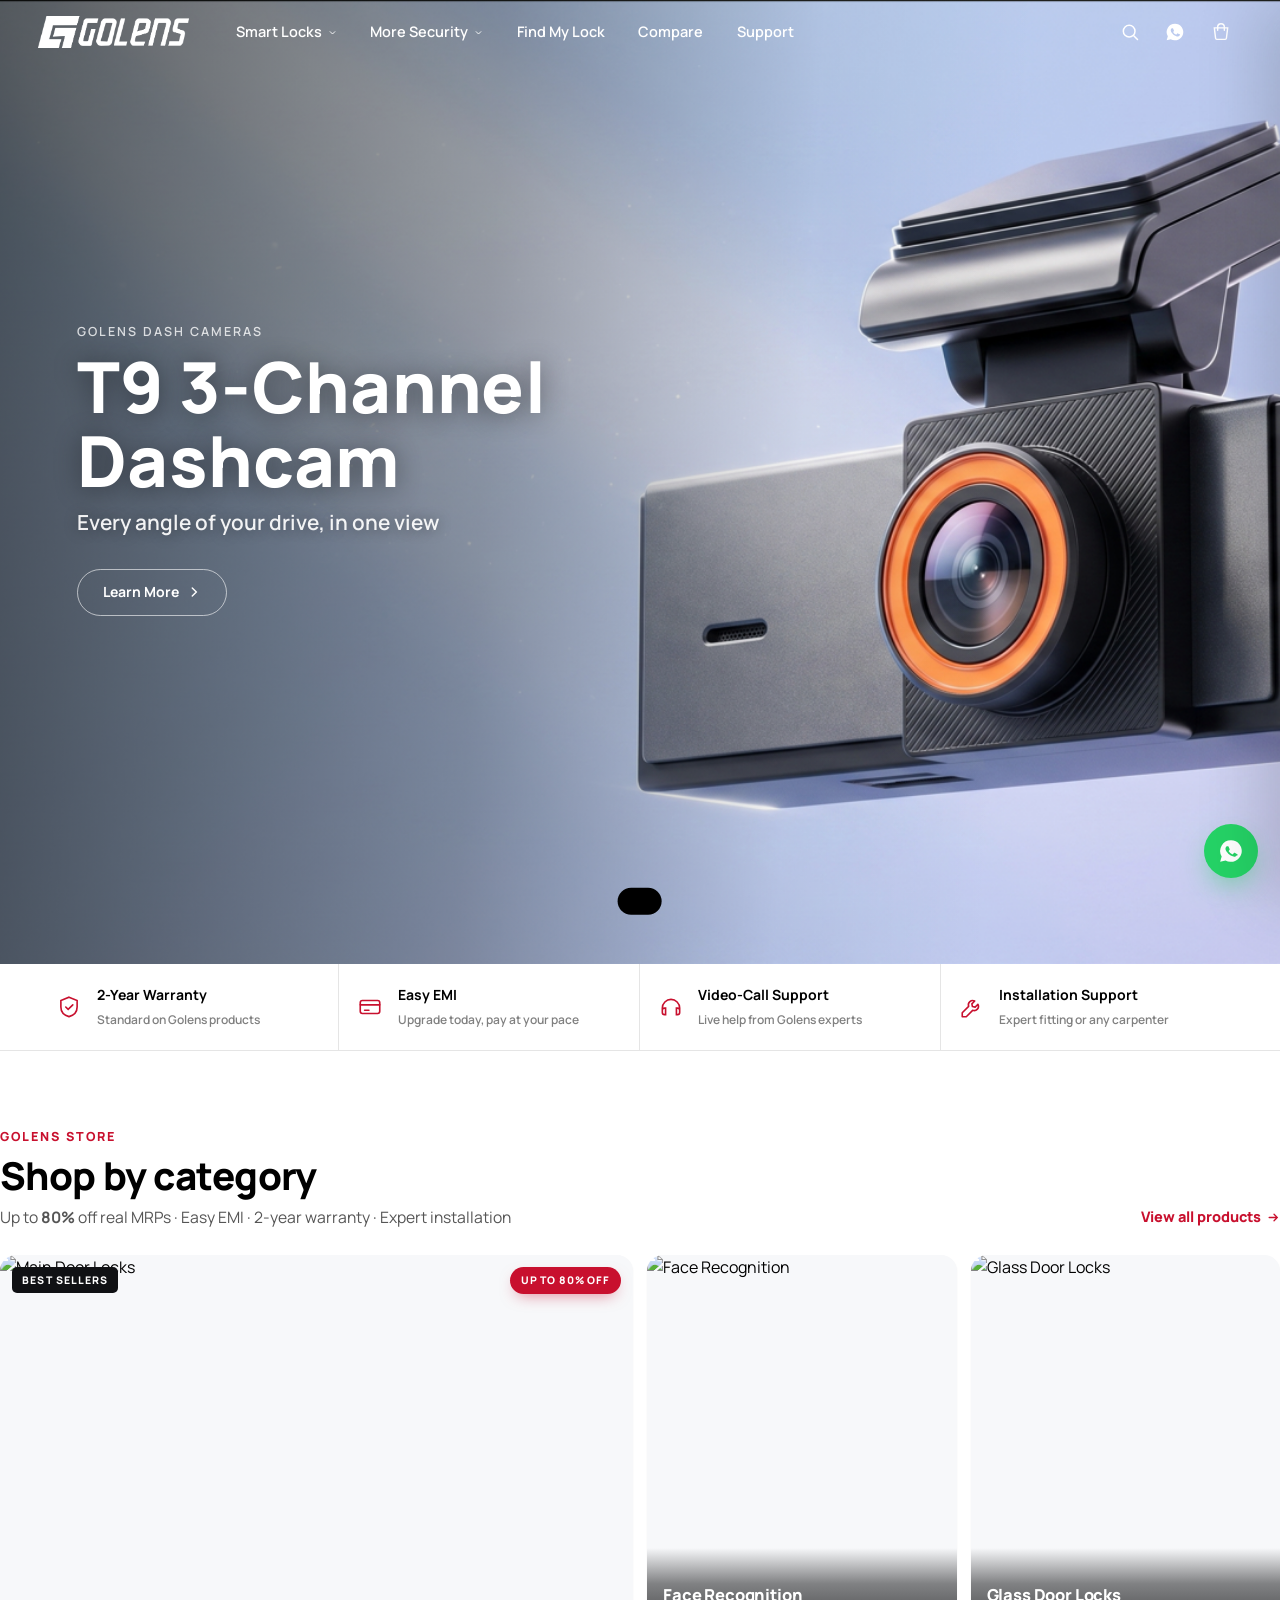
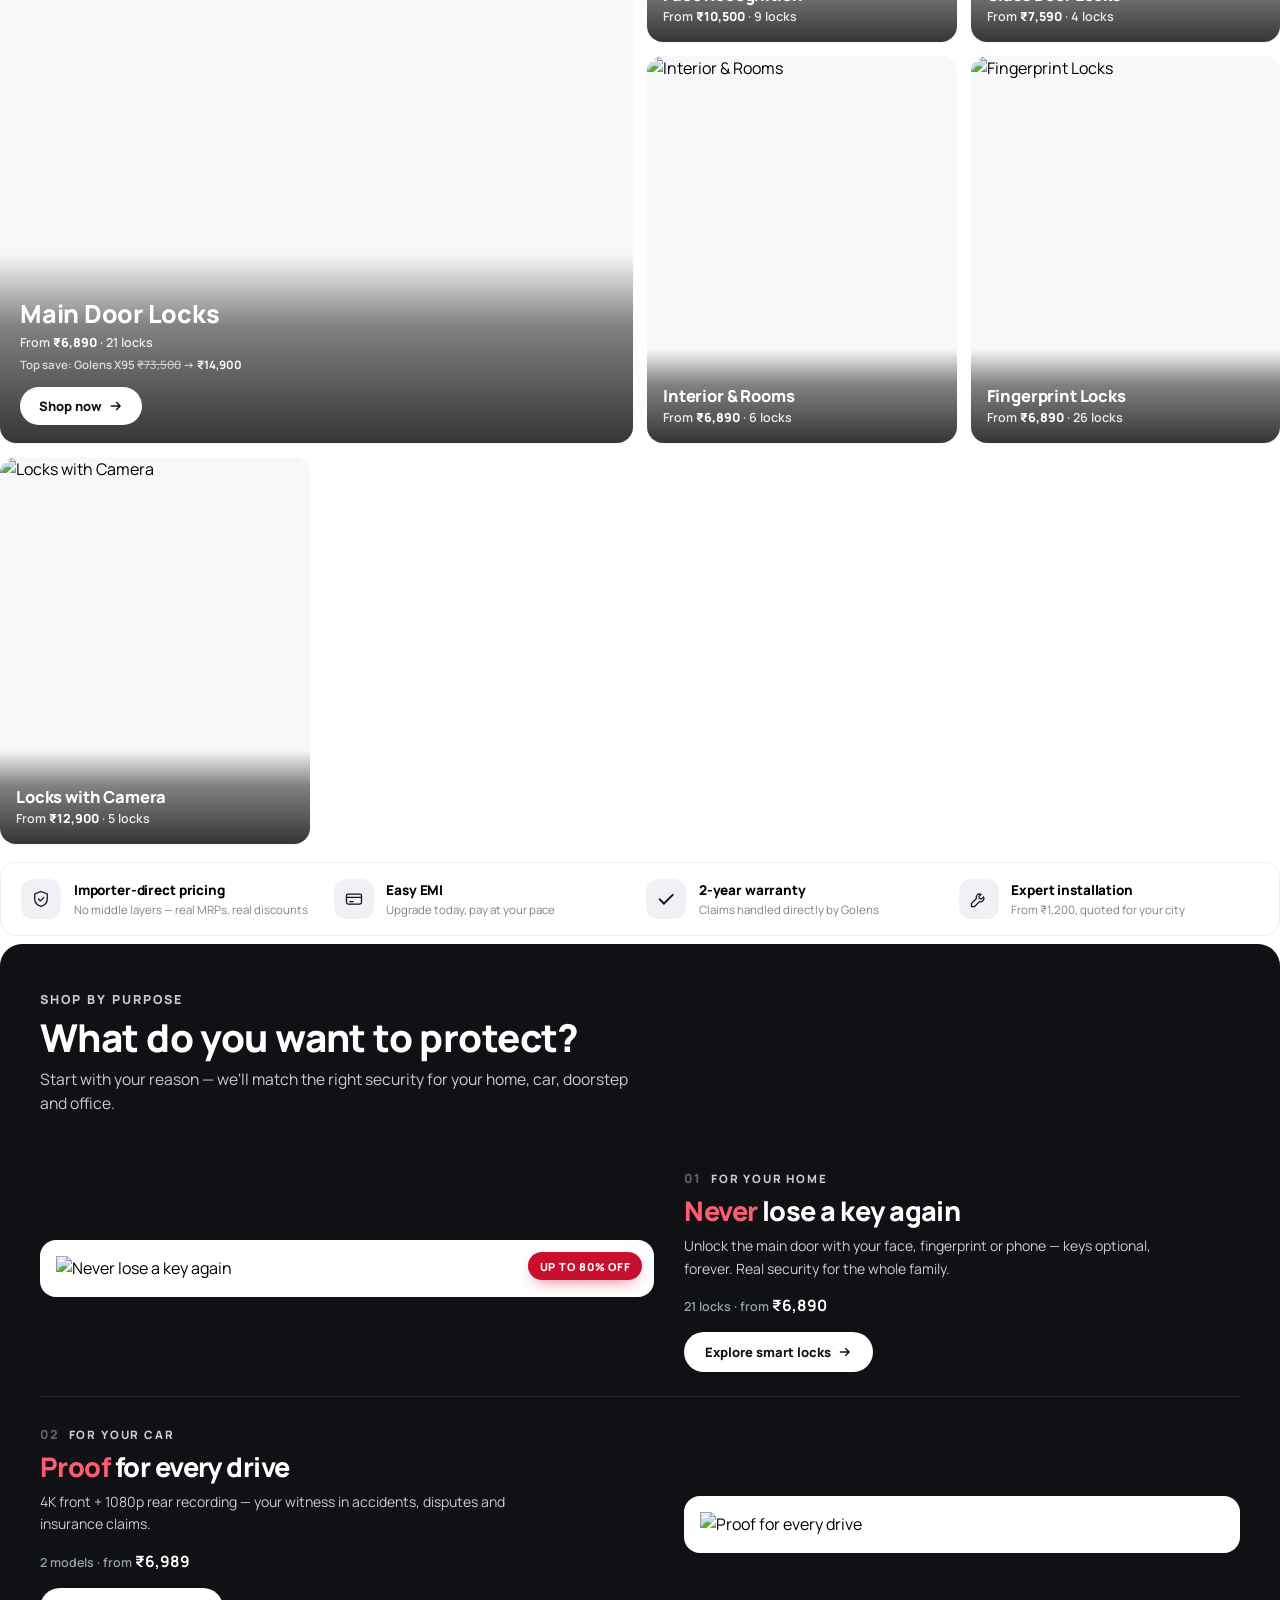
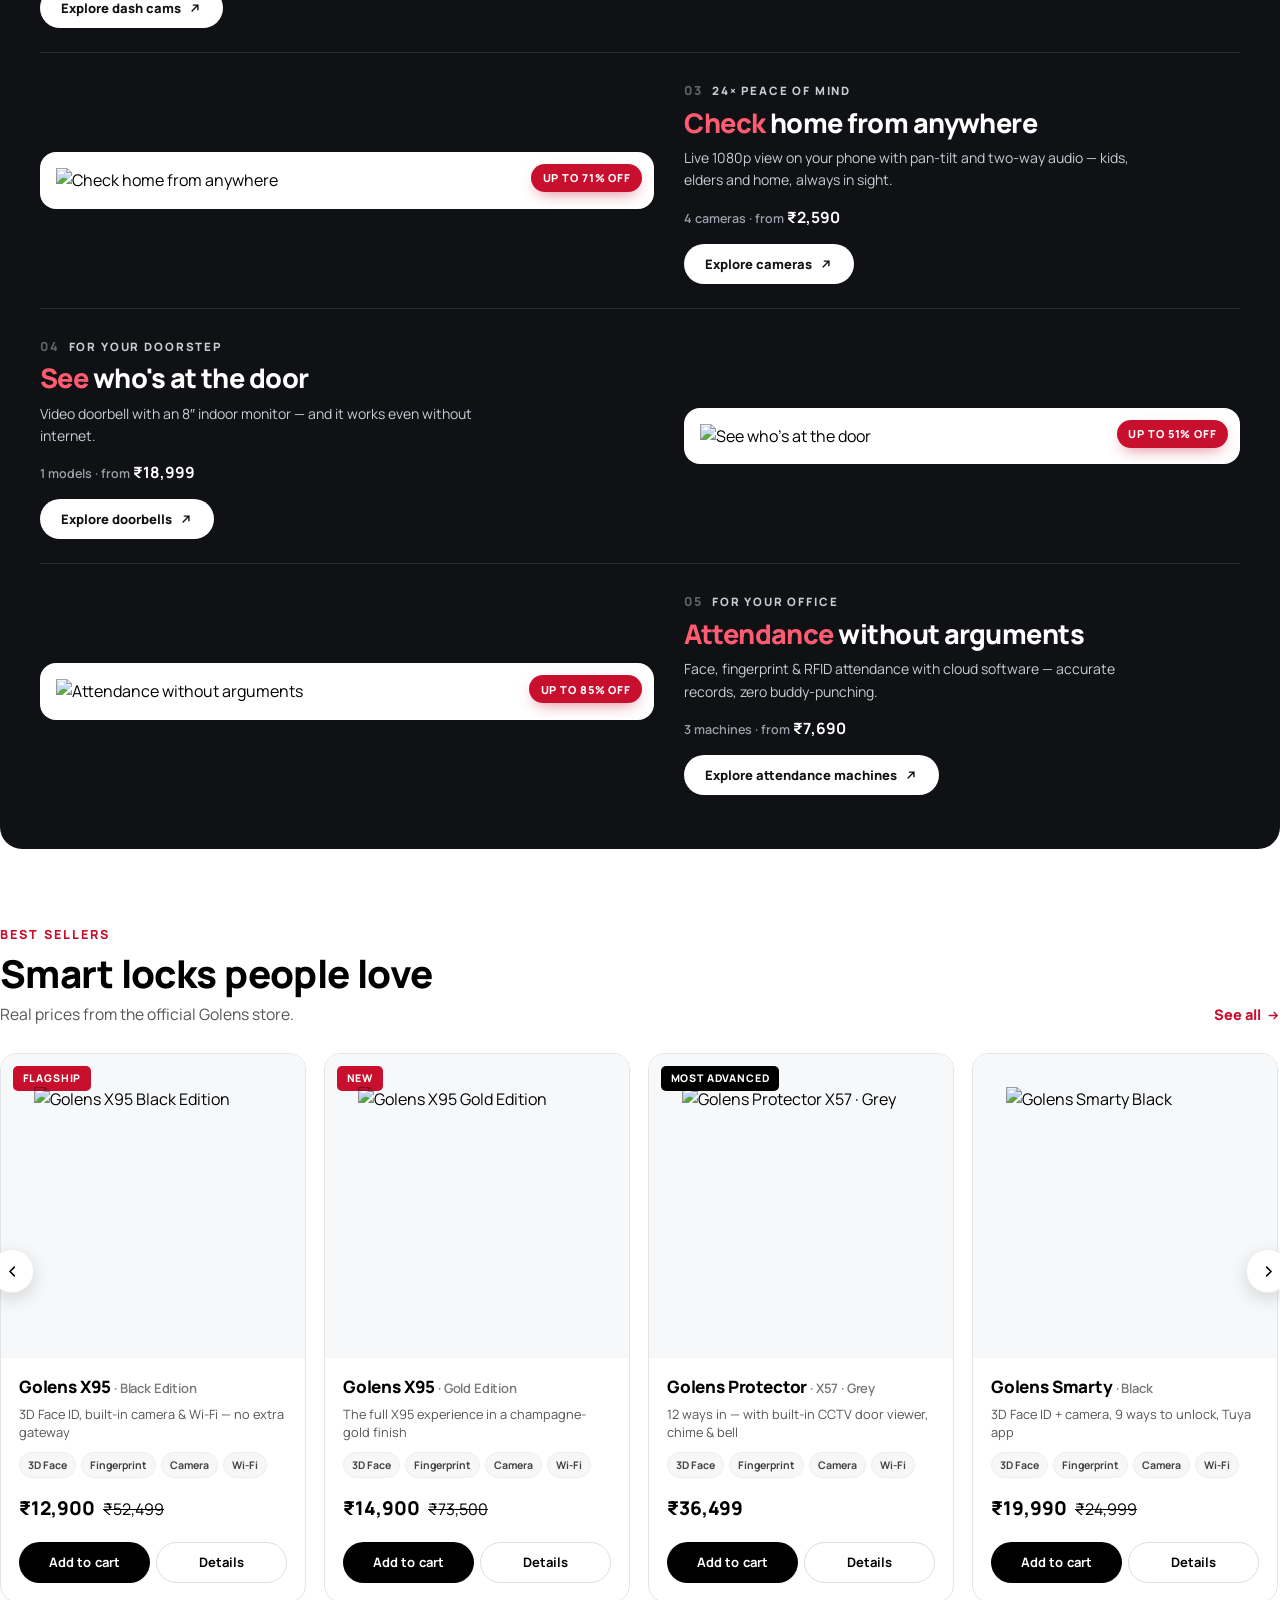
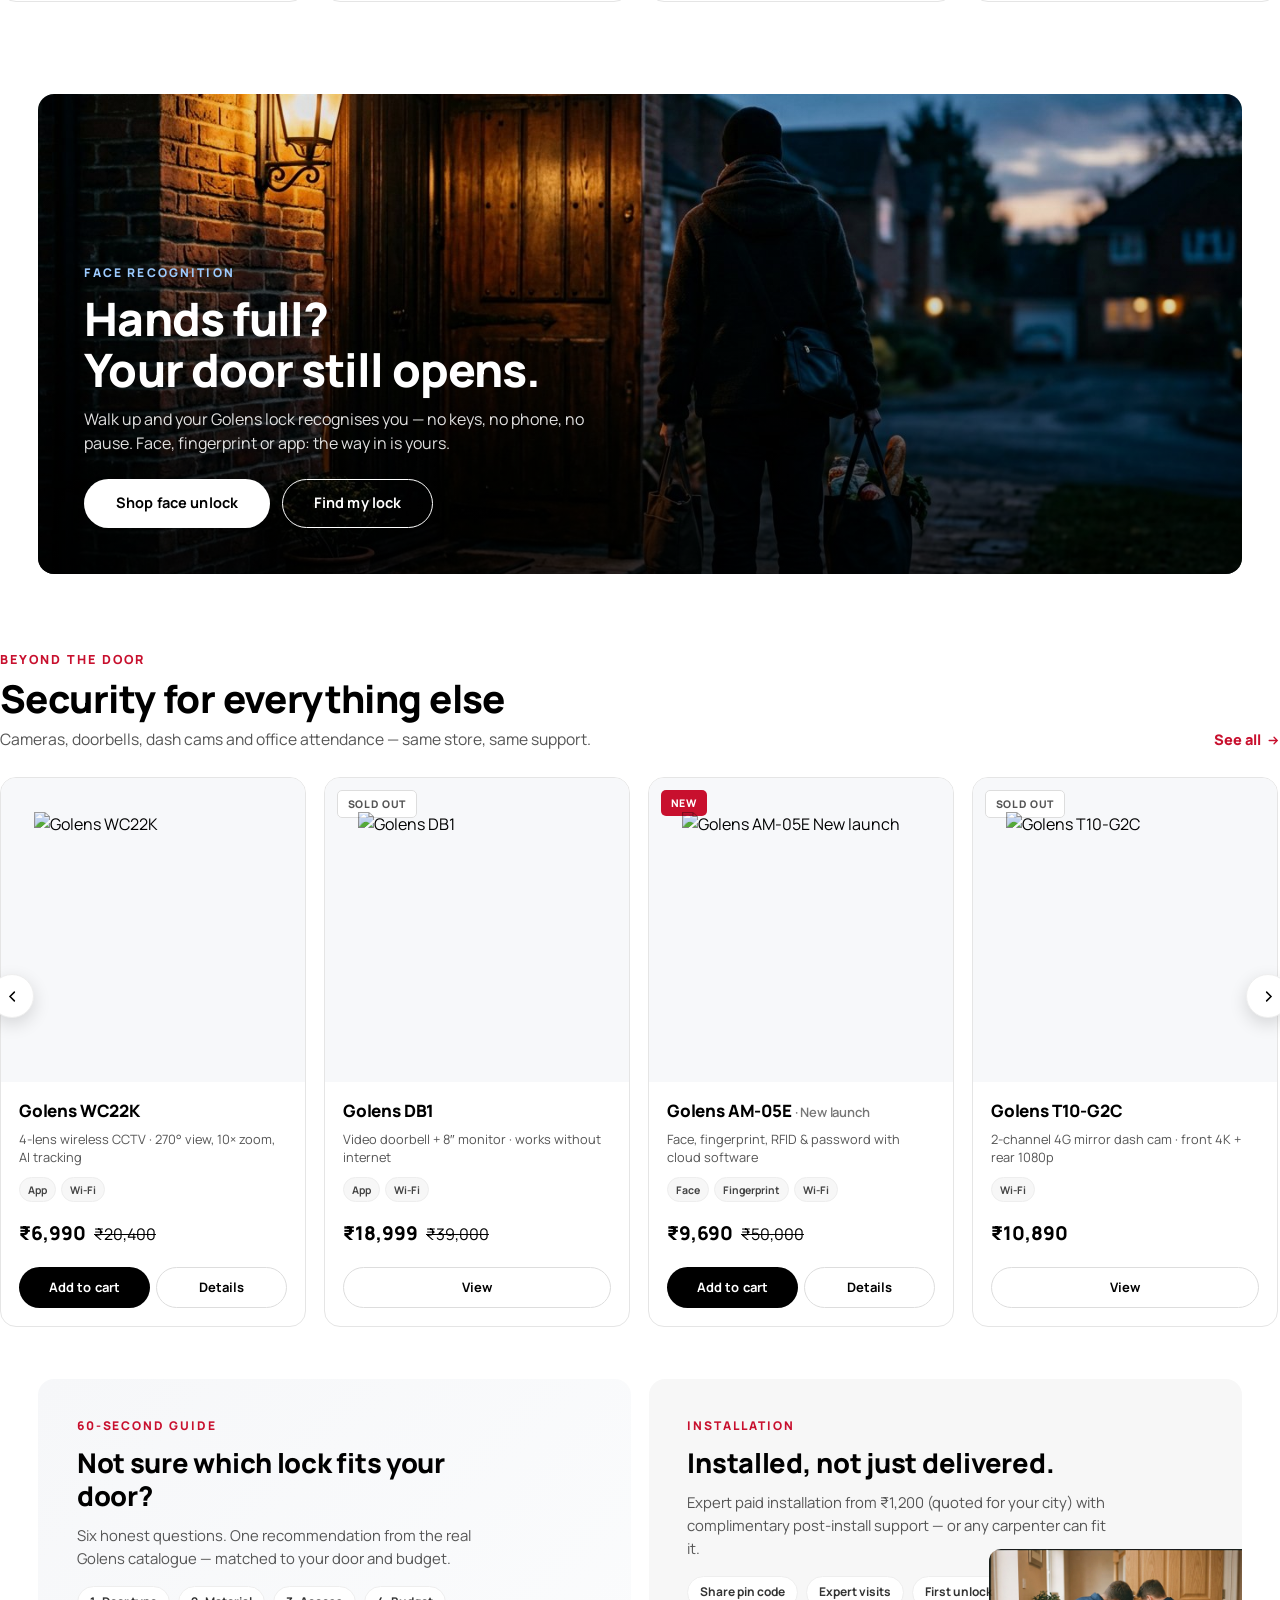
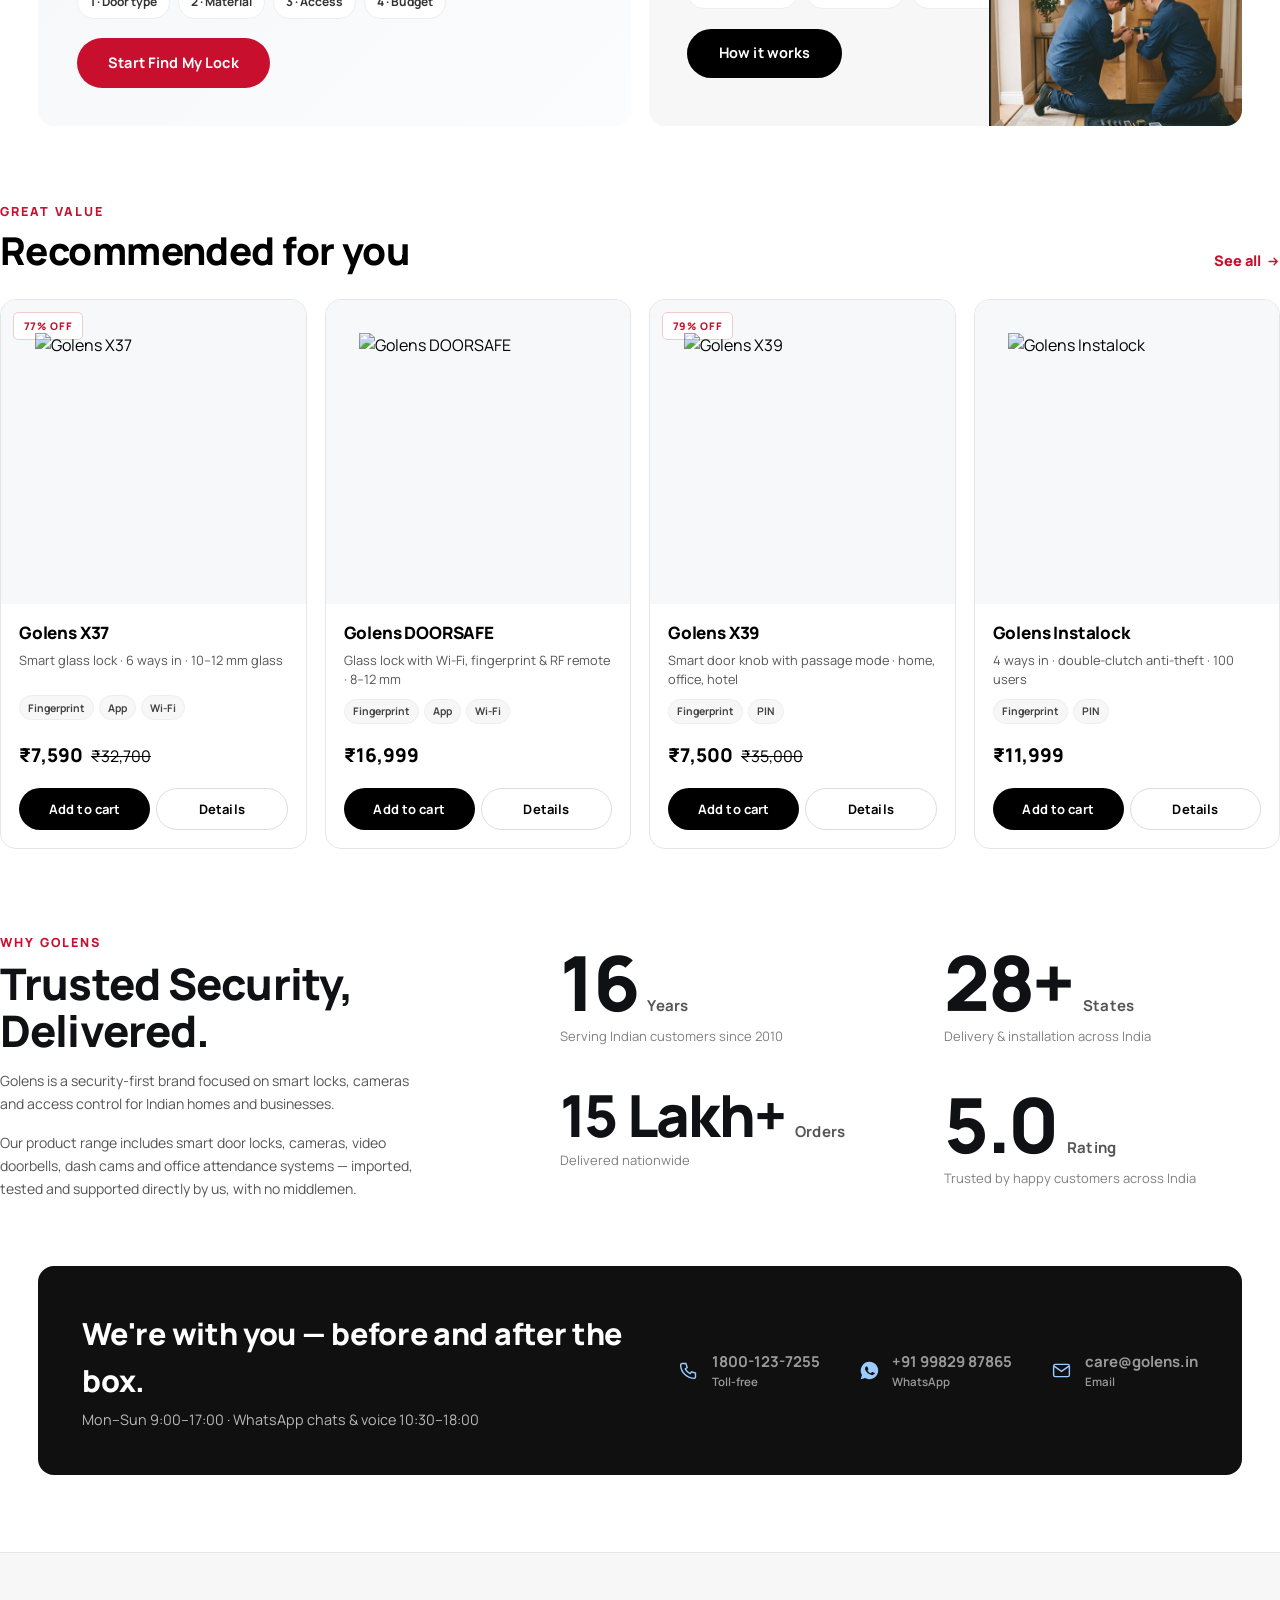
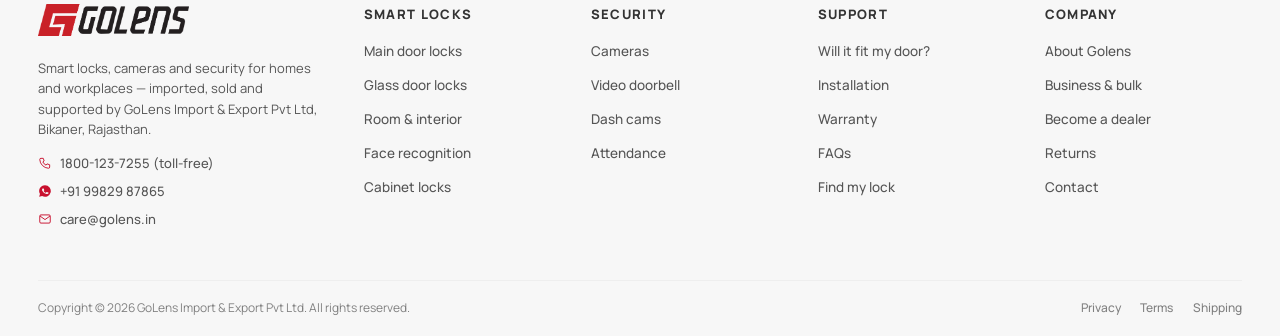
==== commit 0d18d30a: "Category section restyle: full-image tiles with gradient labels (v2 reference style) - Tiles now fil" ====
--- a/index.html
+++ b/index.html
@@ -11,7 +11,7 @@
 <link rel="preconnect" href="https://fonts.gstatic.com" crossorigin>
 <link rel="preconnect" href="https://cdn.shopify.com">
 <link href="https://fonts.googleapis.com/css2?family=Manrope:wght@400;500;600;700;800&display=swap" rel="stylesheet">
-<link rel="stylesheet" href="assets/css/samsung.css?v=31098765432109876543210">
+<link rel="stylesheet" href="assets/css/samsung.css?v=321098765432109876543210">
 <link rel="icon" type="image/png" href="assets/img/logo.png">
 <script type="application/ld+json">
 {"@context":"https://schema.org","@type":"Organization","name":"Golens","legalName":"GoLens Import & Export Pvt Ltd","url":"https://golens.in","email":"care@golens.in","telephone":"1800-123-7255","address":{"@type":"PostalAddress","addressLocality":"Bikaner","addressRegion":"Rajasthan","addressCountry":"IN"}}
@@ -76,7 +76,7 @@
       <p class="sub">Up to <strong id="catMaxOff">79%</strong> off real MRPs · Easy EMI · 2-year warranty · Expert installation</p></div>
     <a class="link-s" href="locks.html">View all products <svg viewBox="0 0 24 24" fill="none" stroke="currentColor" stroke-width="2.4"><path d="M4 12h15M13 6l6 6-6 6" stroke-linecap="round"/></svg></a>
   </div>
-  <div class="catx-grid" id="catGrid"></div>
+  <div class="catgrid" id="catGrid"></div>
 </section>
 
 <!-- SHOP BY PURPOSE — security for every part of your life -->
@@ -203,8 +203,8 @@
 </main>
 <div id="gsFooter"></div>
 
-<script src="assets/js/data.js?v=31098765432109876543210"></script>
-<script src="assets/js/samsung.js?v=31098765432109876543210"></script>
+<script src="assets/js/data.js?v=321098765432109876543210"></script>
+<script src="assets/js/samsung.js?v=321098765432109876543210"></script>
 <script>
 (function () {
   'use strict';
@@ -307,23 +307,18 @@
   document.getElementById('catMaxOff').textContent = Math.max(...CATS.map(c => stat(c.d).off)) + '%';
   document.getElementById('catGrid').innerHTML = CATS.map((c, i) => {
     const s = stat(c.d);
-    const band = c.feat && s.off ? `<span class="offband">UP TO ${s.off}% OFF</span>` : '';
-    const strip = !c.feat && s.off ? `<span class="offstrip">UP TO ${s.off}% OFF</span>` : '';
-    const card = c.feat
-      ? `<a class="catx feat" href="${HREFS[c.key]}" data-cat="${c.key}" data-rv aria-label="${c.t} — up to ${s.off}% off, from ${window.Gfmt.inr(s.min)}">
-          <span class="tagb">Best Sellers</span>${band}
-          <span class="ph"><img src="${c.img}" alt="${c.t}" loading="lazy"></span>
-          <span class="bx"><h3>${c.t}</h3><p class="blurb">${c.blurb}</p>
-            <span class="pr">From <strong>${window.Gfmt.inr(s.min)}</strong>${s.deal ? `<span class="topdeal">Top save: ${s.deal.name} <s>${window.Gfmt.inr(s.deal.mrp)}</s> → <strong class="dp">${window.Gfmt.inr(s.deal.price)}</strong> (−${s.off}%)</span>` : ''}</span>
-            <span class="ctab">Shop now ${arrow}</span></span>
-        </a>`
-      : `<a class="catx" href="${HREFS[c.key]}" data-cat="${c.key}" data-rv style="--rvd:${i * .06}s" aria-label="${c.t} — up to ${s.off}% off, from ${window.Gfmt.inr(s.min)}">
-          <span class="ph"><img src="${c.img}" alt="${c.t}" loading="lazy">${strip}</span>
-          <span class="bx"><h3>${c.t}</h3><span class="cnt">${s.n} lock${s.n === 1 ? '' : 's'}</span>
-            <span class="pr">From <strong>${window.Gfmt.inr(s.min)}</strong></span>
-            <span class="go">Shop now ${arrow}</span></span>
-        </a>`;
-    return card;
+    const feat = !!c.feat;
+    return `<a class="itile${feat ? ' feat' : ''}" href="${HREFS[c.key]}" data-cat="${c.key}" data-rv style="--rvd:${i * .06}s" aria-label="${c.t} — from ${window.Gfmt.inr(s.min)}${s.off ? `, up to ${s.off}% off` : ''}">
+      <img src="${c.img}" alt="${c.t}" loading="lazy">
+      ${feat ? '<span class="tagb">Best Sellers</span>' : ''}
+      ${s.off ? `<span class="ioff${feat ? '' : ' hov'}">UP TO ${s.off}% OFF</span>` : ''}
+      <span class="ilab">
+        <strong>${c.t}</strong>
+        <span class="imeta">From <b>${window.Gfmt.inr(s.min)}</b> · ${s.n} lock${s.n === 1 ? '' : 's'}</span>
+        ${feat && s.deal ? `<span class="itop">Top save: ${s.deal.name} <s>${window.Gfmt.inr(s.deal.mrp)}</s> → <b>${window.Gfmt.inr(s.deal.price)}</b></span>` : ''}
+        ${feat ? `<span class="icta">Shop now ${arrow}</span>` : ''}
+      </span>
+    </a>`;
   }).join('');
   /* brand-value trust ribbon — sab facts real (catalogue + golens.in policies) */
   const rib = document.createElement('div');
@@ -375,7 +370,7 @@
     if (a) window.Gtrack('purpose_card_click', { purpose: a.dataset.purpose });
   });
   document.getElementById('catGrid').addEventListener('click', e => {
-    const c = e.target.closest('.catx');
+    const c = e.target.closest('.itile');
     if (c) window.Gtrack('category_card_click', { category: c.dataset.cat });
   });
 
--- a/assets/css/samsung.css
+++ b/assets/css/samsung.css
@@ -655,49 +655,45 @@
 @media (prefers-reduced-motion: reduce) { .hdji-copy { background: linear-gradient(180deg, rgba(0,0,0,.45), transparent 85%); } }
 
 /* ============================================================
-   CATEGORY BENTO — premium grid (brand value + sales cues)
-   Featured "Best Sellers" tile + 5 category tiles; all prices,
-   counts and SAVE % computed live from the real catalogue.
+   CATEGORY IMAGE TILES — full-bleed product shots + gradient label
+   (Amazon/Flipkart-style tiles; sale badge: featured permanent,
+   others hover-only; all numbers live-computed from real data)
    ============================================================ */
-.catx-grid { display: grid; grid-template-columns: repeat(4, minmax(0, 1fr)); gap: 14px; }
-.catx { position: relative; display: flex; flex-direction: column; background: #fff; border: 1px solid var(--grey-3); border-radius: var(--radius); overflow: hidden; text-decoration: none; color: inherit; transition: transform .45s var(--ease), box-shadow .45s var(--ease), border-color .3s; }
-.catx:hover, .catx:focus-visible { transform: translateY(-5px); border-color: #d9dce1; box-shadow: 0 26px 48px -24px rgba(16,16,20,.35); }
-.catx .ph { display: block; background: #f7f8fa; aspect-ratio: 1 / 1; position: relative; overflow: hidden; }
-.catx .ph img { position: absolute; inset: 0; width: 100%; height: 100%; object-fit: contain; padding: 9%; transition: transform .8s var(--ease); }
-.catx:hover .ph img, .catx:focus-visible .ph img { transform: scale(1.06); }
-.catx .bx { display: grid; gap: 3px; padding: 14px 16px 16px; align-content: start; }
-.catx .bx h3 { font-size: 15.5px; font-weight: 800; letter-spacing: -.01em; }
-.catx .cnt { font-size: 11.5px; color: var(--text-3); font-weight: 600; letter-spacing: .04em; text-transform: uppercase; }
-.catx .pr { font-size: 12px; color: var(--text-3); margin-top: 2px; }
-.catx .pr strong { font-size: 16px; font-weight: 800; color: var(--red); margin-left: .2rem; }
-.catx .go { display: inline-flex; align-items: center; gap: .35rem; font-size: 12.5px; font-weight: 800; color: #101114; margin-top: 7px; }
-.catx .go svg { width: 14px; height: 14px; transition: transform .35s var(--ease); }
-.catx:hover .go svg, .catx:focus-visible .go svg { transform: translateX(5px); }
-/* featured tile — 2×2, sale cues (tag + real SAVE pill) + solid CTA */
-.catx.feat { grid-column: span 2; grid-row: span 2; border-color: var(--grey-4); }
-.catx.feat .ph { aspect-ratio: auto; flex: 1; min-height: 260px; }
-.catx.feat .ph img { padding: 6%; }
-.catx.feat .bx { padding: 18px 20px 20px; gap: 6px; }
-.catx.feat .bx h3 { font-size: 21px; }
-.catx.feat .blurb { font-size: 13px; color: var(--text-2); max-width: 40ch; }
-.catx.feat .pr strong { font-size: 21px; }
-.catx.feat .ctab { display: inline-flex; align-items: center; justify-content: center; gap: .45rem; margin-top: 10px; padding: .68rem 1.5rem; background: #101114; color: #fff; border-radius: 999px; font-size: 13.5px; font-weight: 800; width: fit-content; transition: background .3s, transform .3s var(--ease); }
-.catx.feat .ctab svg { width: 14px; height: 14px; }
-.catx.feat:hover .ctab { background: #26282d; transform: translateY(-1px); }
-.tagb { position: absolute; top: 12px; left: 12px; z-index: 2; background: #101114; color: #fff; font-size: 10.5px; font-weight: 800; letter-spacing: .1em; text-transform: uppercase; padding: .32rem .65rem; border-radius: 5px; }
-@media (max-width: 1024px) { .catx-grid { grid-template-columns: repeat(3, minmax(0, 1fr)); } }
+.catgrid { display: grid; grid-template-columns: repeat(4, minmax(0, 1fr)); gap: 14px; }
+.itile { position: relative; display: block; border-radius: var(--radius); overflow: hidden; background: #f7f8fa; aspect-ratio: 4 / 5; text-decoration: none; box-shadow: 0 1px 2px rgba(16,17,20,.05); transition: transform .45s var(--ease), box-shadow .45s var(--ease); }
+.itile:hover, .itile:focus-visible { transform: translateY(-5px); box-shadow: 0 26px 48px -24px rgba(16,17,20,.4); }
+.itile img { position: absolute; inset: 0; width: 100%; height: 100%; object-fit: cover; transition: transform .8s var(--ease); }
+.itile:hover img, .itile:focus-visible img { transform: scale(1.06); }
+.itile .tagb { position: absolute; top: 12px; left: 12px; z-index: 3; background: #101114; color: #fff; font-size: 10.5px; font-weight: 800; letter-spacing: .1em; text-transform: uppercase; padding: .32rem .65rem; border-radius: 5px; }
+.ioff { position: absolute; top: 12px; right: 12px; z-index: 3; background: var(--red); color: #fff; font-size: 10.5px; font-weight: 800; letter-spacing: .08em; padding: .34rem .7rem; border-radius: 99px; box-shadow: 0 6px 16px -6px rgba(200,16,46,.55); }
+.ioff.hov { opacity: 0; transform: translateY(-6px); transition: opacity .35s var(--ease), transform .35s var(--ease); }
+.itile:hover .ioff.hov, .itile:focus-visible .ioff.hov, .itile:focus .ioff.hov { opacity: 1; transform: none; }
+.ilab { position: absolute; inset: auto 0 0 0; z-index: 2; display: grid; gap: 2px; padding: 38px 16px 15px; background: linear-gradient(180deg, transparent 0%, rgba(10,11,13,.5) 38%, rgba(10,11,13,.82) 100%); }
+.ilab strong { color: #fff; font-size: 16.5px; font-weight: 800; letter-spacing: -.01em; line-height: 1.15; }
+.ilab .imeta { color: rgba(255,255,255,.88); font-size: 12.5px; font-weight: 600; }
+.ilab .imeta b { color: #fff; font-weight: 800; }
+.itile.feat { grid-column: span 2; grid-row: span 2; aspect-ratio: auto; }
+.itile.feat .ilab { padding: 46px 20px 18px; gap: 4px; }
+.itile.feat .ilab strong { font-size: 25px; }
+.itile.feat .itop { color: rgba(255,255,255,.78); font-size: 11.5px; font-weight: 600; }
+.itile.feat .itop s { opacity: .75; }
+.itile.feat .itop b { color: #fff; }
+.itile.feat .icta { display: inline-flex; align-items: center; gap: .4rem; margin-top: 9px; width: fit-content; background: #fff; color: #101114; padding: .55rem 1.2rem; border-radius: 999px; font-size: 13px; font-weight: 800; transition: background .3s, color .3s, transform .3s var(--ease); }
+.itile.feat .icta svg { width: 14px; height: 14px; }
+.itile.feat:hover .icta { background: #101114; color: #fff; transform: translateY(-1px); }
+@media (max-width: 1024px) { .catgrid { grid-template-columns: repeat(3, minmax(0, 1fr)); } }
 @media (max-width: 640px) {
-  .catx-grid { grid-template-columns: repeat(2, minmax(0, 1fr)); gap: 10px; }
-  .catx.feat { grid-column: 1 / -1; grid-row: auto; }
-  .catx.feat .ph { min-height: 200px; }
-  .catx .bx h3 { font-size: 14px; }
-  .catx .pr strong { font-size: 14.5px; }
-}
-@media (prefers-reduced-motion: reduce) { .catx, .catx .ph img, .catx .go svg { transition: none !important; } .catx:hover { transform: none; } }
-
-/* ---- CATEGORY BENTO v2: sale badges on EVERY tile + trust ribbon ---- */
-.catx .ph { position: relative; }
-.catx.feat .pr .mrps { font-size: 13px; color: var(--text-3); font-weight: 500; margin-left: .55rem; }
+  .catgrid { grid-template-columns: repeat(2, minmax(0, 1fr)); gap: 10px; }
+  .itile { aspect-ratio: 4 / 5; }
+  .itile.feat { grid-column: 1 / -1; grid-row: auto; aspect-ratio: 4 / 3; }
+  .itile.feat .ilab strong { font-size: 19px; }
+  .itile .ilab strong { font-size: 13.5px; }
+  .itile .ilab .imeta { font-size: 11px; }
+  .itile.feat .itop { display: none; }
+}
+@media (prefers-reduced-motion: reduce) { .itile, .itile img, .ioff.hov, .icta { transition: none !important; } .itile:hover { transform: none; } }
+
+/* brand-value trust ribbon (unchanged) */
 .trust-ribbon { display: grid; grid-template-columns: repeat(4, 1fr); gap: 12px; margin-top: 18px; padding: 16px 20px; background: #fff; border: 1px solid var(--grey-3); border-radius: var(--radius); }
 .trust-ribbon .tr-i { display: flex; align-items: center; gap: .8rem; }
 .trust-ribbon .tr-ic { width: 40px; height: 40px; flex: none; border-radius: 12px; background: #f0f1f4; color: #101114; display: grid; place-items: center; }
@@ -706,26 +702,6 @@
 .trust-ribbon .tr-t small { display: block; font-size: 11.5px; color: var(--text-3); line-height: 1.35; margin-top: 1px; }
 @media (max-width: 900px) { .trust-ribbon { grid-template-columns: repeat(2, 1fr); } }
 @media (max-width: 560px) { .trust-ribbon { grid-template-columns: 1fr; gap: 10px; padding: 14px 16px; } }
-.catx.feat .topdeal { display: block; font-size: 12px; color: var(--text-2); font-weight: 600; margin-top: 4px; }
-.catx.feat .topdeal s { color: var(--text-3); }
-.catx.feat .topdeal .dp { color: var(--red); font-size: 13px; }
-
-/* ---- CATEGORY v3: SALE-FIRST bold (Flipkart-sale energy, premium finish) ---- */
-/* featured: bada red gradient band image area ke upar */
-.catx.feat .offband { position: absolute; inset: 0 0 auto 0; z-index: 2; height: 64px; display: flex; align-items: center; justify-content: center; background: linear-gradient(90deg, var(--red), #e0243e); color: #fff; font-size: 26px; font-weight: 900; letter-spacing: .03em; text-shadow: 0 2px 10px rgba(0,0,0,.18); }
-.catx.feat .ph img { padding: 80px 7% 7%; }
-.catx.feat .tagb { top: 76px; z-index: 3; }
-/* standard: red strip image ke niche, full width */
-.catx .offstrip { position: absolute; inset: auto 0 0 0; z-index: 2; background: linear-gradient(90deg, var(--red), #e0243e); color: #fff; font-size: 13px; font-weight: 900; letter-spacing: .05em; text-align: center; padding: 7px 4px; }
-.catx .pr { font-size: 12.5px; }
-.catx .pr strong { font-size: 18px; }
-@media (max-width: 640px) {
-  .catx.feat .offband { height: 52px; font-size: 20px; }
-  .catx.feat .ph img { padding: 64px 9% 8%; }
-  .catx.feat .tagb { top: 64px; }
-  .catx .offstrip { font-size: 11.5px; padding: 6px 3px; }
-  .catx .pr strong { font-size: 15px; }
-}
 
 /* ---- SHOP BY PURPOSE — dark editorial motive panels ---- */
 #purposes { background: #101114; border-radius: 22px; padding: 46px 40px 30px; }
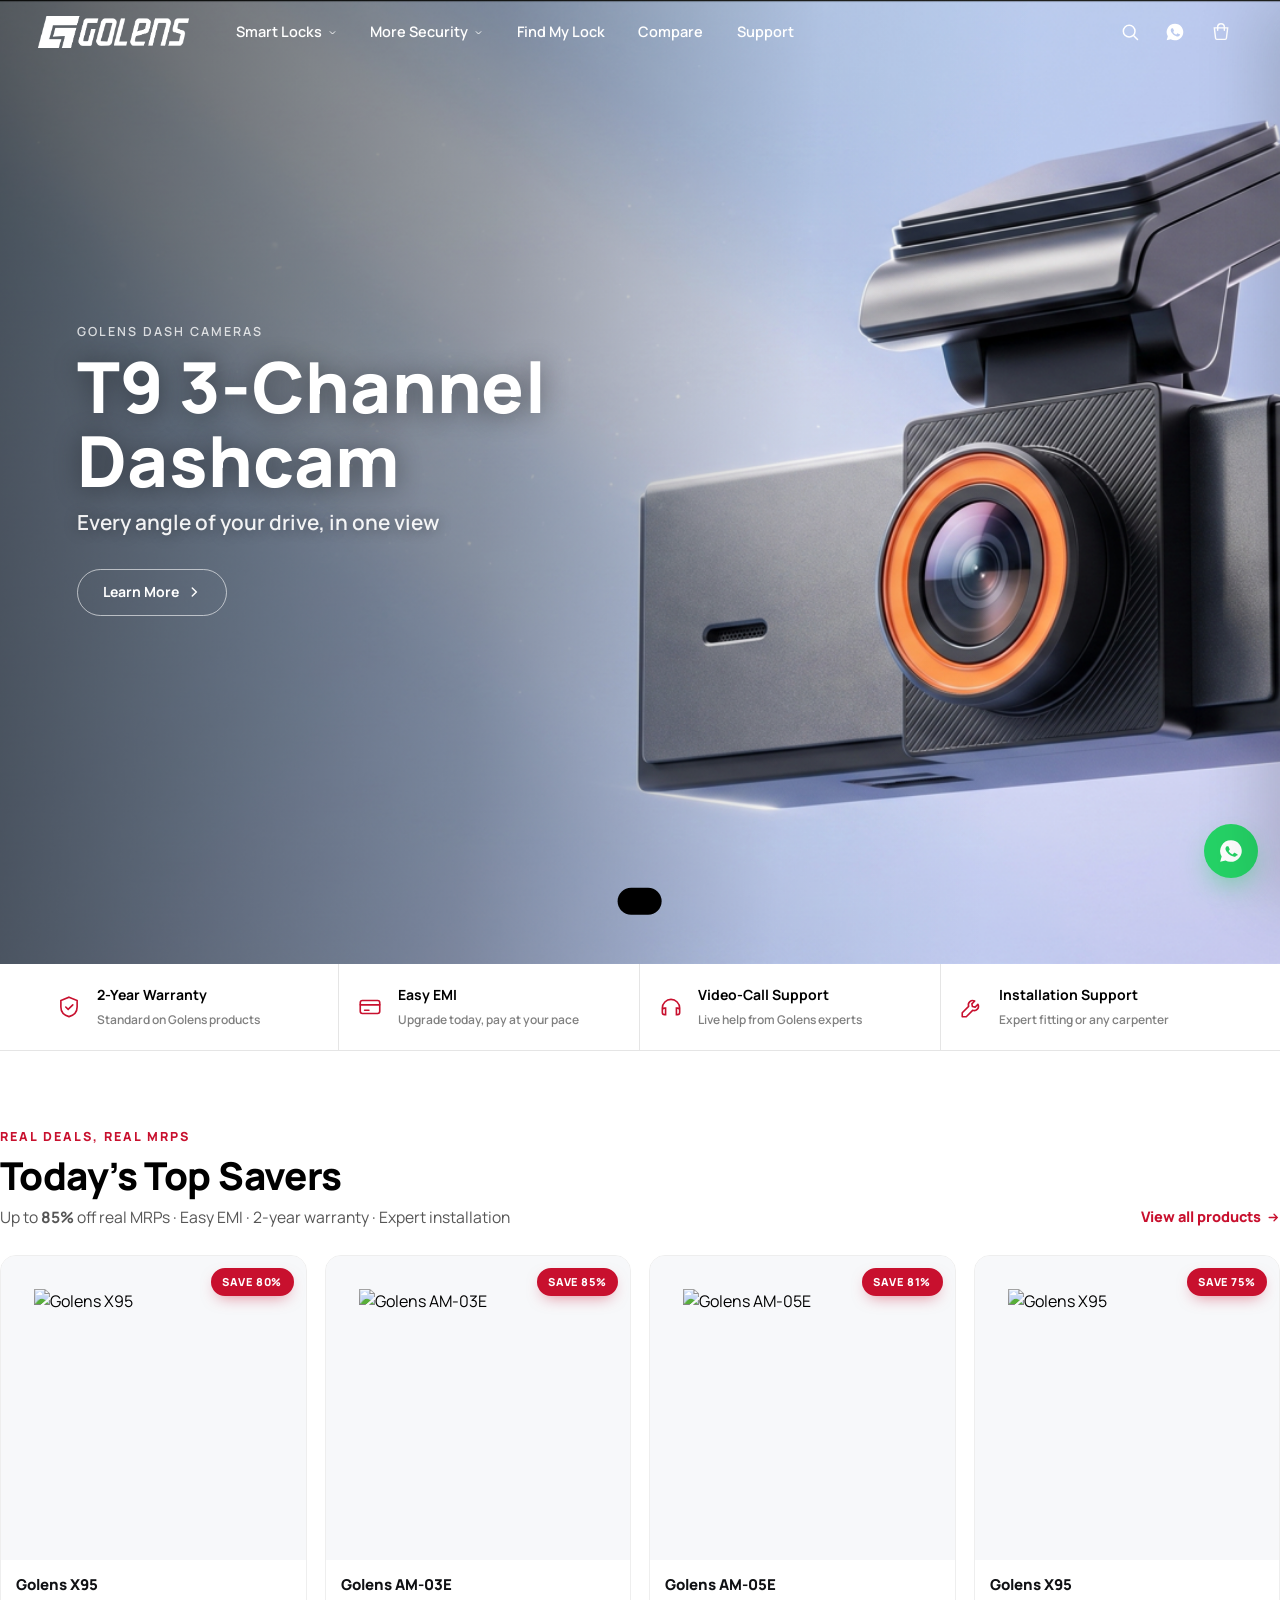
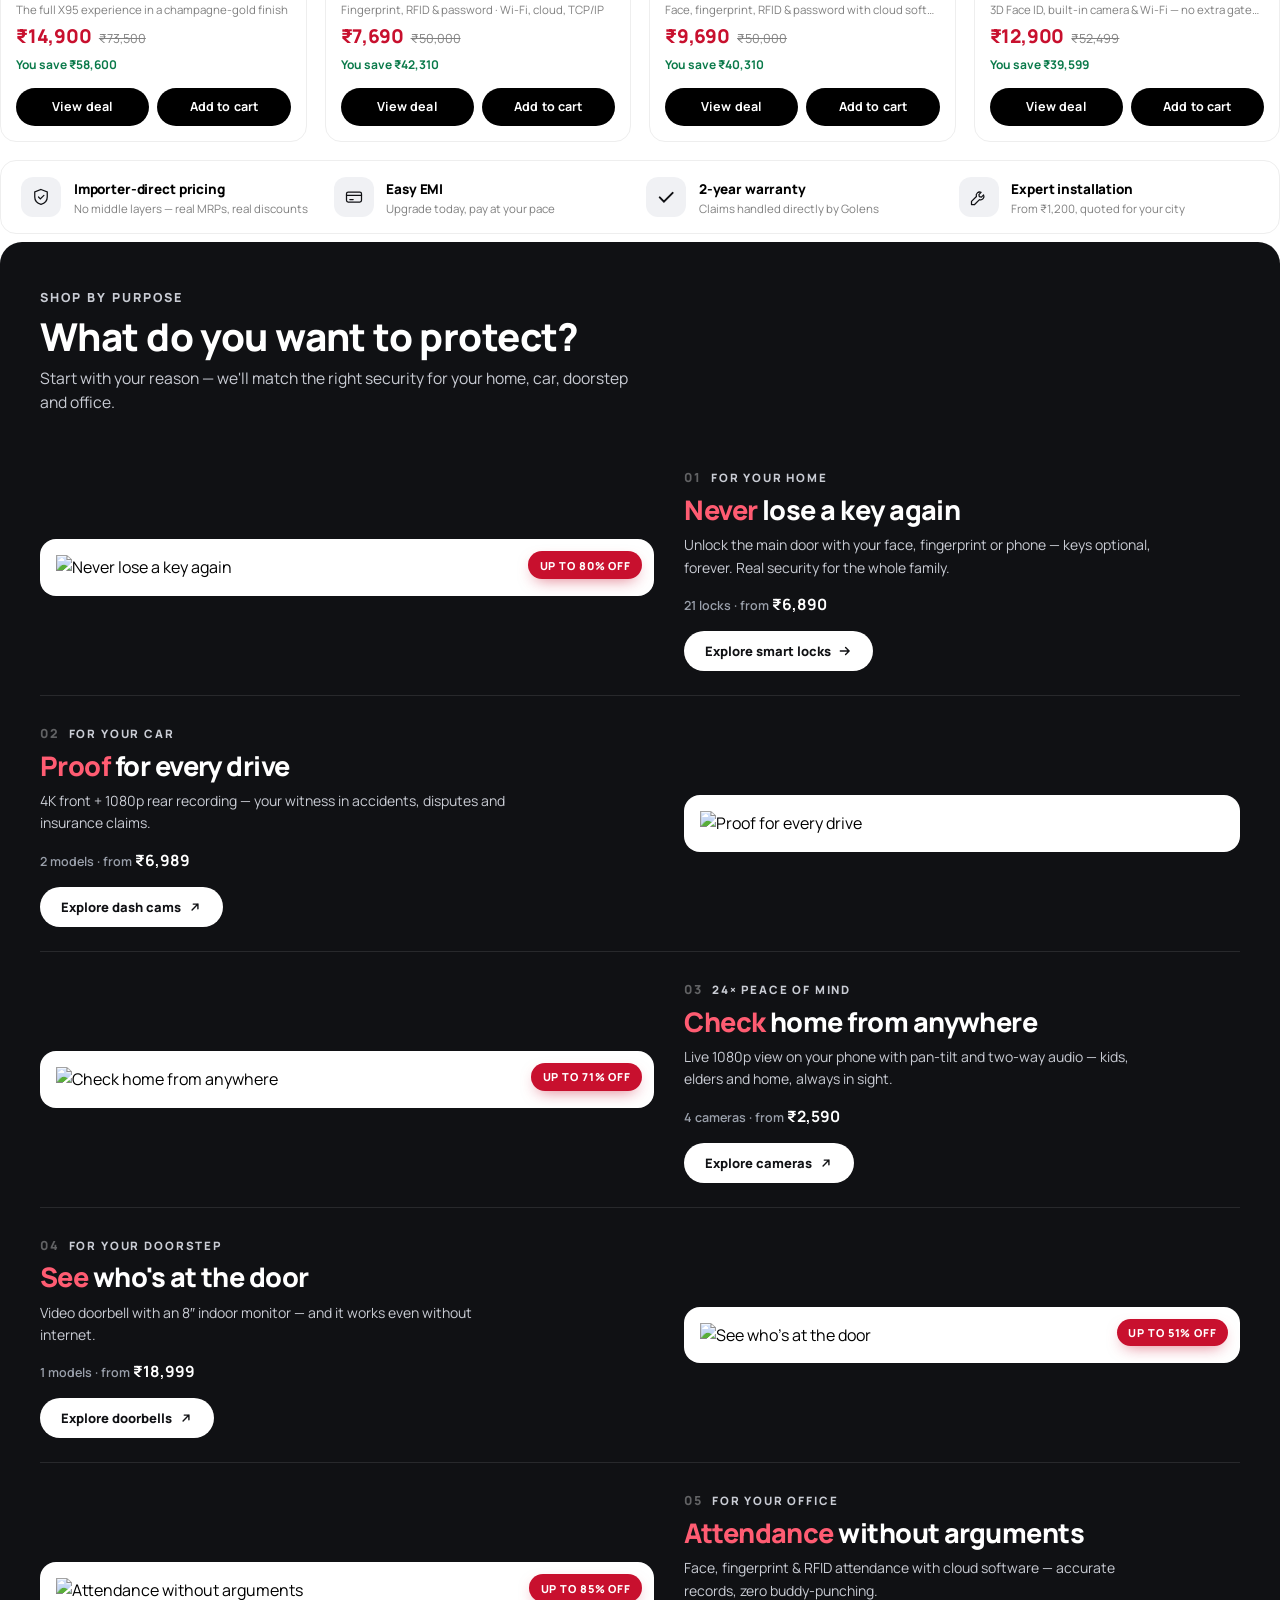
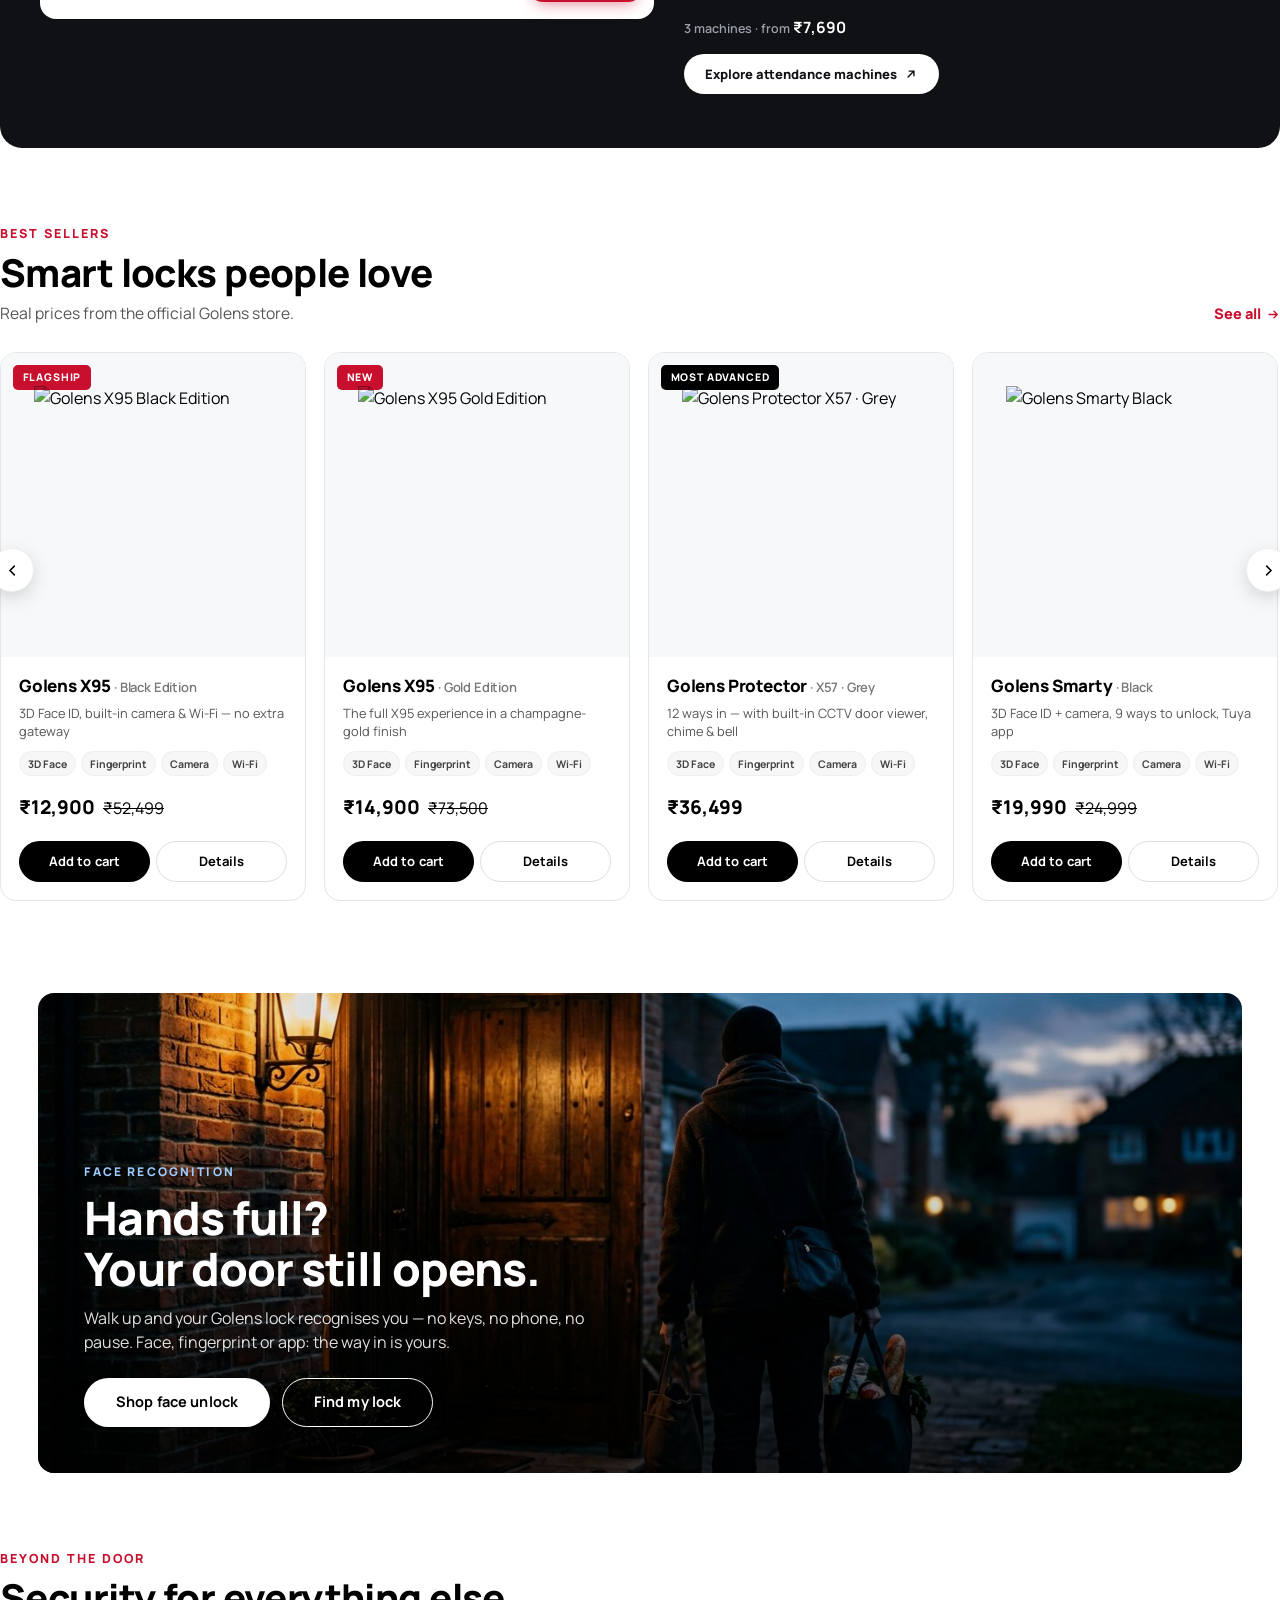
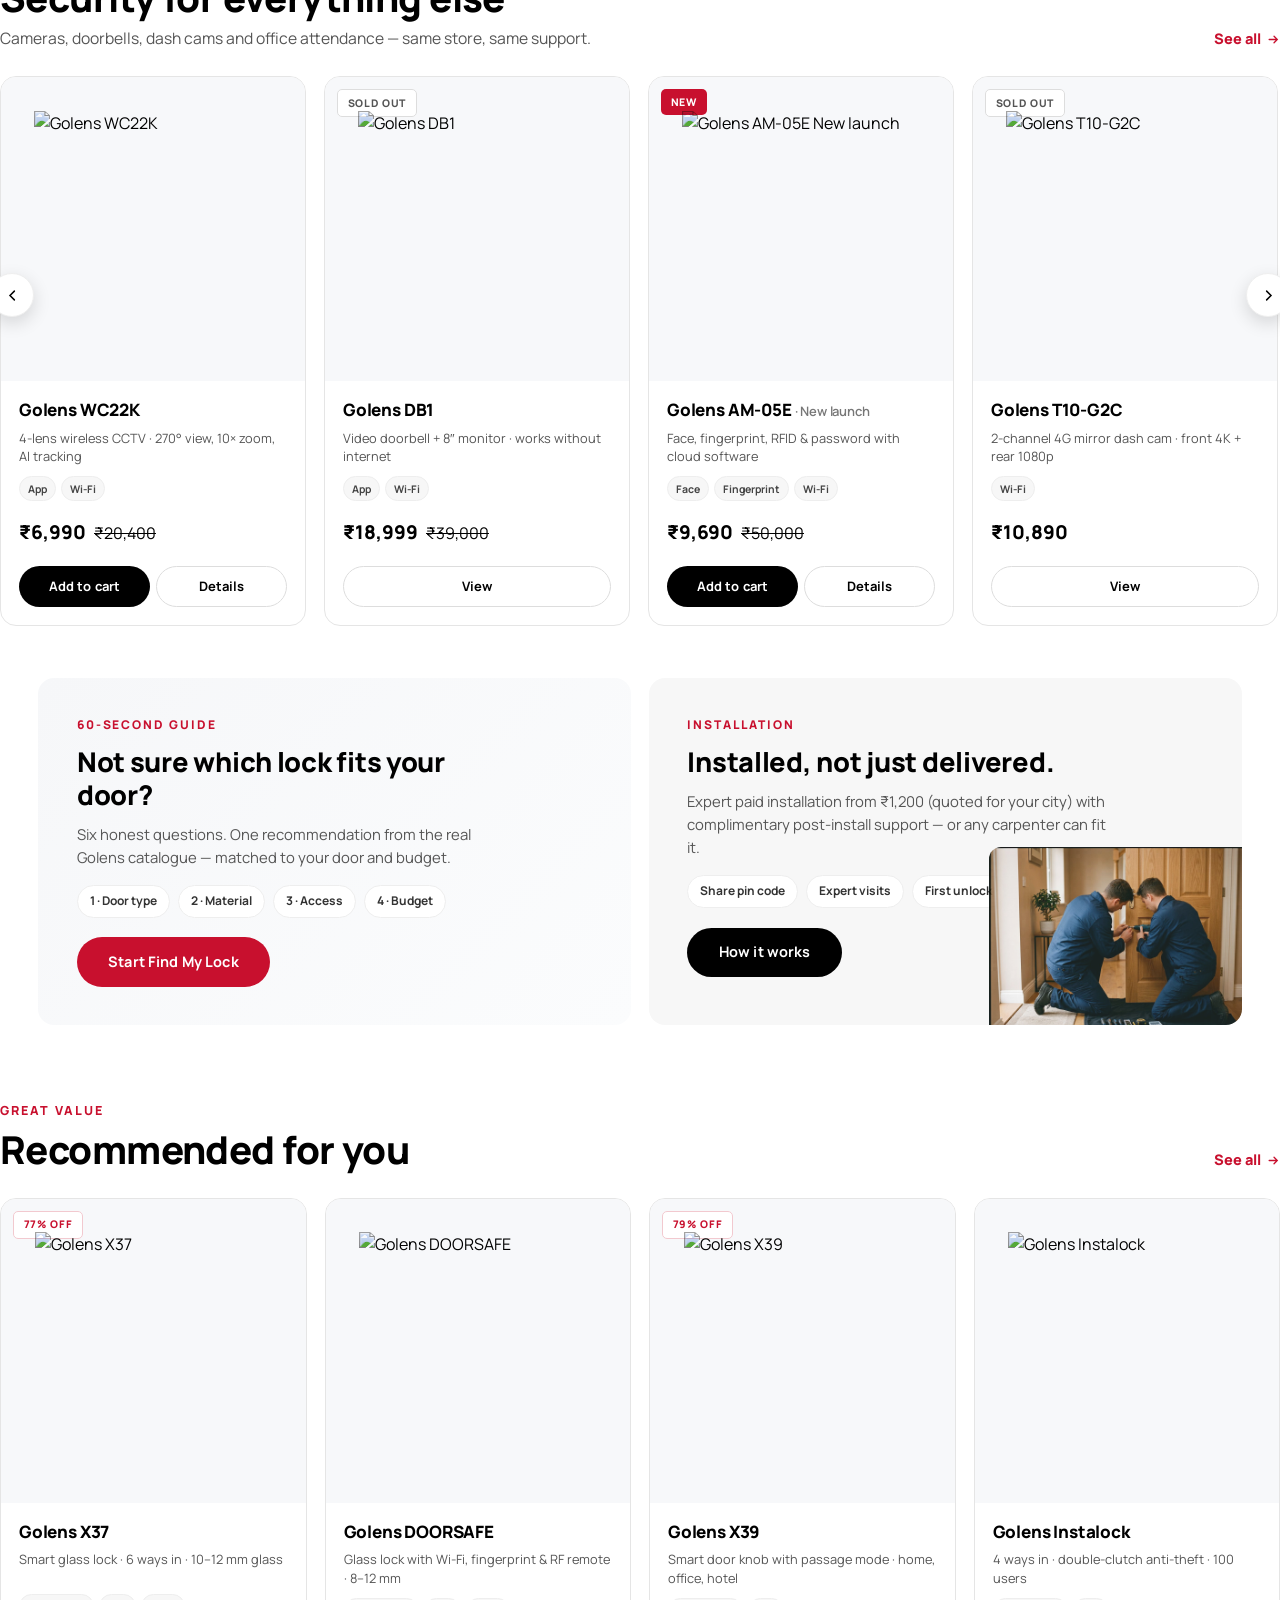
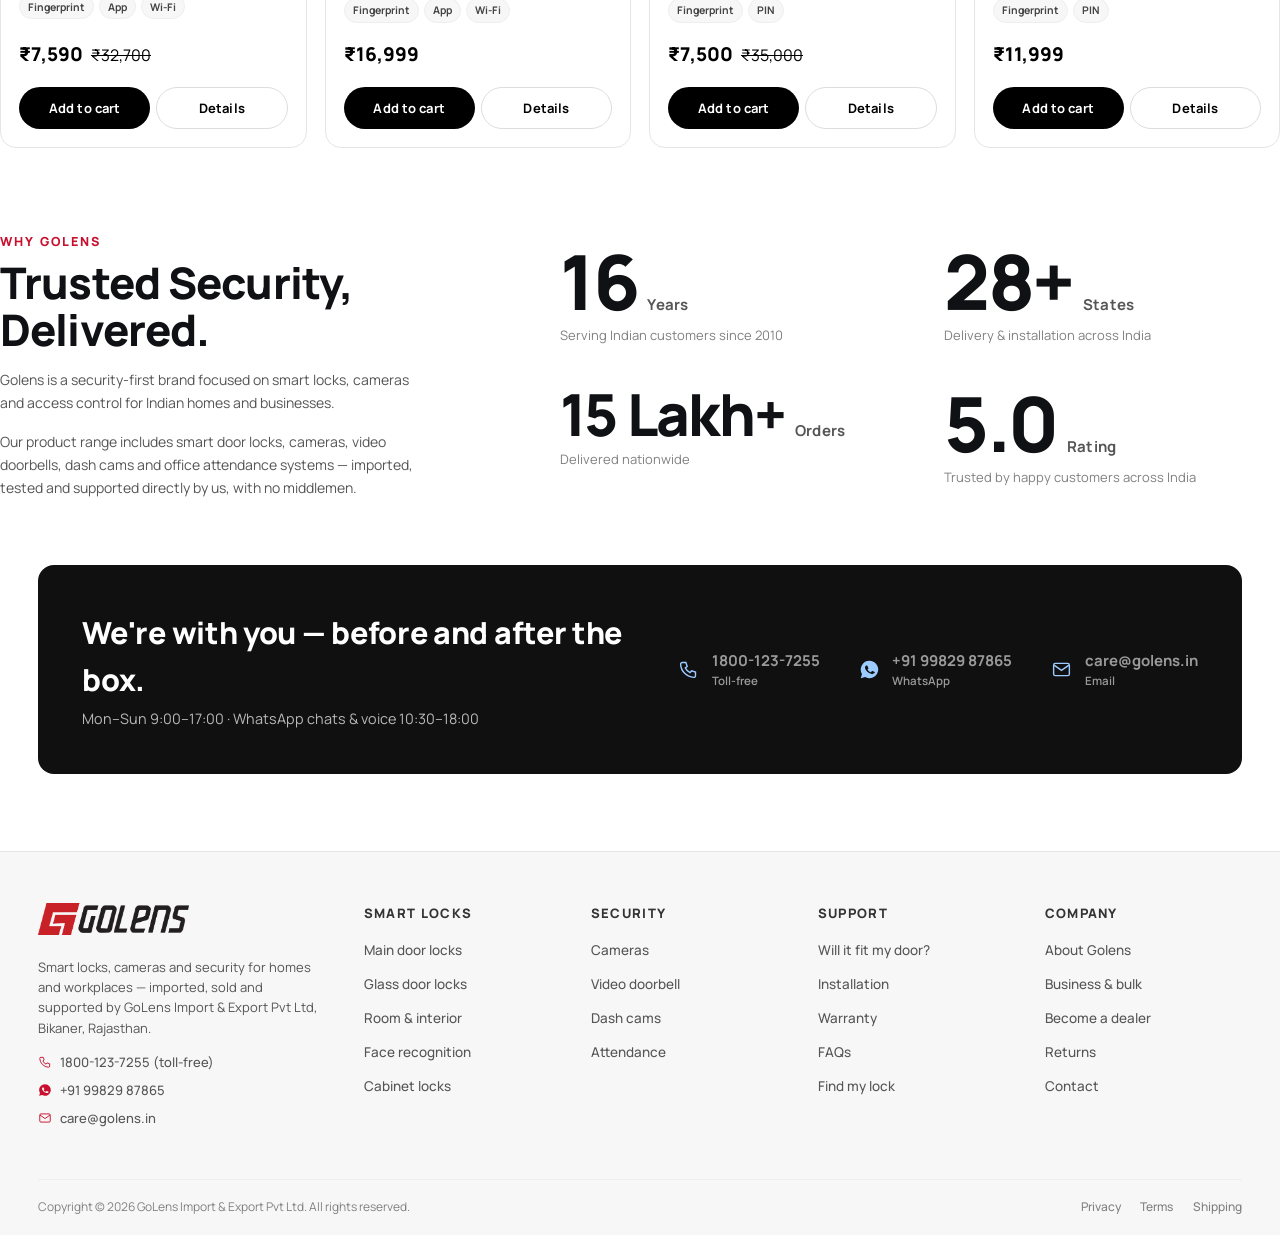
==== commit 0bb9697b: "Replace Shop-by-Category with 'Today's Top Savers' honest deals section - Owner found the category g" ====
--- a/index.html
+++ b/index.html
@@ -11,7 +11,7 @@
 <link rel="preconnect" href="https://fonts.gstatic.com" crossorigin>
 <link rel="preconnect" href="https://cdn.shopify.com">
 <link href="https://fonts.googleapis.com/css2?family=Manrope:wght@400;500;600;700;800&display=swap" rel="stylesheet">
-<link rel="stylesheet" href="assets/css/samsung.css?v=321098765432109876543210">
+<link rel="stylesheet" href="assets/css/samsung.css?v=3321098765432109876543210">
 <link rel="icon" type="image/png" href="assets/img/logo.png">
 <script type="application/ld+json">
 {"@context":"https://schema.org","@type":"Organization","name":"Golens","legalName":"GoLens Import & Export Pvt Ltd","url":"https://golens.in","email":"care@golens.in","telephone":"1800-123-7255","address":{"@type":"PostalAddress","addressLocality":"Bikaner","addressRegion":"Rajasthan","addressCountry":"IN"}}
@@ -72,11 +72,11 @@
 <!-- SHOP BY CATEGORY — premium bento (brand value + honest sales cues) -->
 <section class="section-s container" id="categories">
   <div class="sec-head" data-rv>
-    <div><div class="kicker">Golens Store</div><h2>Shop by category</h2>
+    <div><div class="kicker">Real deals, real MRPs</div><h2>Today&rsquo;s Top Savers</h2>
       <p class="sub">Up to <strong id="catMaxOff">79%</strong> off real MRPs · Easy EMI · 2-year warranty · Expert installation</p></div>
     <a class="link-s" href="locks.html">View all products <svg viewBox="0 0 24 24" fill="none" stroke="currentColor" stroke-width="2.4"><path d="M4 12h15M13 6l6 6-6 6" stroke-linecap="round"/></svg></a>
   </div>
-  <div class="catgrid" id="catGrid"></div>
+  <div class="grid-4" id="catGrid"></div>
 </section>
 
 <!-- SHOP BY PURPOSE — security for every part of your life -->
@@ -203,8 +203,8 @@
 </main>
 <div id="gsFooter"></div>
 
-<script src="assets/js/data.js?v=321098765432109876543210"></script>
-<script src="assets/js/samsung.js?v=321098765432109876543210"></script>
+<script src="assets/js/data.js?v=3321098765432109876543210"></script>
+<script src="assets/js/samsung.js?v=3321098765432109876543210"></script>
 <script>
 (function () {
   'use strict';
@@ -285,40 +285,32 @@
 
   /* = CATEGORY BENTO — prices/counts/discounts computed live from the real catalogue = */
   const inDoor = (p, d) => (p.door || []).includes(d);
-  const CATS = [
-    { key: 'main', t: 'Main Door Locks', d: 'main', img: G.byId('x95').image, feat: true,
-      blurb: 'Flagship face-recognition locks with built-in camera & Wi-Fi' },
-    { key: 'face', t: 'Face Recognition', d: p => (p.access || []).includes('face3d'), img: G.byId('x95g').image },
-    { key: 'glass', t: 'Glass Door Locks', d: 'glass', img: G.byId('armorface').image },
-    { key: 'room', t: 'Interior & Rooms', d: 'room', img: G.byId('x39').image },
-    { key: 'fp', t: 'Fingerprint Locks', d: p => (p.access || []).includes('fp'), img: G.byId('titan').image },
-    { key: 'camera', t: 'Locks with Camera', d: p => !!p.camera, img: G.byId('x28').image }
-  ];
-  const HREFS = { main: 'locks.html?f=main', face: 'locks.html?f=face', glass: 'locks.html?f=glass', room: 'locks.html?f=room', fp: 'locks.html?f=fp', camera: 'locks.html?f=camera' };
-  const stat = d => {
-    const list = G.locks().filter(p => typeof d === 'function' ? d(p) : inDoor(p, d));
-    const min = Math.min(...list.map(p => p.price));
-    const deals = list.filter(p => p.mrp);
-    const deal = deals.sort((a, b) => (1 - a.price / a.mrp) < (1 - b.price / b.mrp) ? 1 : -1)[0];
-    return { n: list.length, min, off: deal ? Math.round((1 - deal.price / deal.mrp) * 100) : 0, deal };
-  };
   const arrow = '<svg viewBox="0 0 24 24" fill="none" stroke="currentColor" stroke-width="2.4"><path d="M4 12h15M13 6l6 6-6 6" stroke-linecap="round"/></svg>';
   const extArrow = '<svg viewBox="0 0 24 24" fill="none" stroke="currentColor" stroke-width="2.4"><path d="M7 17L17 7M9 7h8v8" stroke-linecap="round" stroke-linejoin="round"/></svg>';
-  document.getElementById('catMaxOff').textContent = Math.max(...CATS.map(c => stat(c.d).off)) + '%';
-  document.getElementById('catGrid').innerHTML = CATS.map((c, i) => {
-    const s = stat(c.d);
-    const feat = !!c.feat;
-    return `<a class="itile${feat ? ' feat' : ''}" href="${HREFS[c.key]}" data-cat="${c.key}" data-rv style="--rvd:${i * .06}s" aria-label="${c.t} — from ${window.Gfmt.inr(s.min)}${s.off ? `, up to ${s.off}% off` : ''}">
-      <img src="${c.img}" alt="${c.t}" loading="lazy">
-      ${feat ? '<span class="tagb">Best Sellers</span>' : ''}
-      ${s.off ? `<span class="ioff${feat ? '' : ' hov'}">UP TO ${s.off}% OFF</span>` : ''}
-      <span class="ilab">
-        <strong>${c.t}</strong>
-        <span class="imeta">From <b>${window.Gfmt.inr(s.min)}</b> · ${s.n} lock${s.n === 1 ? '' : 's'}</span>
-        ${feat && s.deal ? `<span class="itop">Top save: ${s.deal.name} <s>${window.Gfmt.inr(s.deal.mrp)}</s> → <b>${window.Gfmt.inr(s.deal.price)}</b></span>` : ''}
-        ${feat ? `<span class="icta">Shop now ${arrow}</span>` : ''}
-      </span>
-    </a>`;
+  /* = TODAY'S TOP SAVERS — biggest honest deals, live from real MRPs = */
+  const DEALS = G.CATALOG.filter(p => p.mrp && p.mrp > p.price && !p.soldOut)
+    .map(p => ({ p, off: Math.round((1 - p.price / p.mrp) * 100), save: p.mrp - p.price }))
+    .sort((a, b) => b.save - a.save)
+    .slice(0, 4);
+  document.getElementById('catMaxOff').textContent = (DEALS.length ? Math.max(...DEALS.map(d => d.off)) : 0) + '%';
+  document.getElementById('catGrid').innerHTML = DEALS.map((d, i) => {
+    const p = d.p;
+    return `<div class="dcard" data-deal="${p.id}" data-rv style="--rvd:${i * .06}s">
+      <a class="dph" href="product.html?p=${p.id}" aria-label="${p.name} — ${d.off}% off, save ${window.Gfmt.inr(d.save)}">
+        <img src="${p.image}" alt="${p.name}" loading="lazy">
+        <span class="doff">SAVE ${d.off}%</span>
+      </a>
+      <div class="dbx">
+        <a class="dnm" href="product.html?p=${p.id}">${p.name}</a>
+        <p class="dsub">${p.subtitle || ''}</p>
+        <p class="dpr"><b>${window.Gfmt.inr(p.price)}</b><s>${window.Gfmt.inr(p.mrp)}</s></p>
+        <p class="dsave">You save ${window.Gfmt.inr(d.save)}</p>
+        <div class="dact">
+          <a class="btn-s btn-dark" href="product.html?p=${p.id}">View deal</a>
+          <button class="btn-s btn-dark" data-add="${p.id}">Add to cart</button>
+        </div>
+      </div>
+    </div>`;
   }).join('');
   /* brand-value trust ribbon — sab facts real (catalogue + golens.in policies) */
   const rib = document.createElement('div');
@@ -370,8 +362,8 @@
     if (a) window.Gtrack('purpose_card_click', { purpose: a.dataset.purpose });
   });
   document.getElementById('catGrid').addEventListener('click', e => {
-    const c = e.target.closest('.itile');
-    if (c) window.Gtrack('category_card_click', { category: c.dataset.cat });
+    const c = e.target.closest('[data-deal]');
+    if (c) window.Gtrack('deal_card_click', { deal: c.dataset.deal });
   });
 
   /* rows */
--- a/assets/css/samsung.css
+++ b/assets/css/samsung.css
@@ -655,43 +655,26 @@
 @media (prefers-reduced-motion: reduce) { .hdji-copy { background: linear-gradient(180deg, rgba(0,0,0,.45), transparent 85%); } }
 
 /* ============================================================
-   CATEGORY IMAGE TILES — full-bleed product shots + gradient label
-   (Amazon/Flipkart-style tiles; sale badge: featured permanent,
-   others hover-only; all numbers live-computed from real data)
+   TODAY'S TOP SAVERS — biggest honest deals (live from real MRPs,
+   sold-out excluded; ranked by actual rupees saved)
    ============================================================ */
-.catgrid { display: grid; grid-template-columns: repeat(4, minmax(0, 1fr)); gap: 14px; }
-.itile { position: relative; display: block; border-radius: var(--radius); overflow: hidden; background: #f7f8fa; aspect-ratio: 4 / 5; text-decoration: none; box-shadow: 0 1px 2px rgba(16,17,20,.05); transition: transform .45s var(--ease), box-shadow .45s var(--ease); }
-.itile:hover, .itile:focus-visible { transform: translateY(-5px); box-shadow: 0 26px 48px -24px rgba(16,17,20,.4); }
-.itile img { position: absolute; inset: 0; width: 100%; height: 100%; object-fit: cover; transition: transform .8s var(--ease); }
-.itile:hover img, .itile:focus-visible img { transform: scale(1.06); }
-.itile .tagb { position: absolute; top: 12px; left: 12px; z-index: 3; background: #101114; color: #fff; font-size: 10.5px; font-weight: 800; letter-spacing: .1em; text-transform: uppercase; padding: .32rem .65rem; border-radius: 5px; }
-.ioff { position: absolute; top: 12px; right: 12px; z-index: 3; background: var(--red); color: #fff; font-size: 10.5px; font-weight: 800; letter-spacing: .08em; padding: .34rem .7rem; border-radius: 99px; box-shadow: 0 6px 16px -6px rgba(200,16,46,.55); }
-.ioff.hov { opacity: 0; transform: translateY(-6px); transition: opacity .35s var(--ease), transform .35s var(--ease); }
-.itile:hover .ioff.hov, .itile:focus-visible .ioff.hov, .itile:focus .ioff.hov { opacity: 1; transform: none; }
-.ilab { position: absolute; inset: auto 0 0 0; z-index: 2; display: grid; gap: 2px; padding: 38px 16px 15px; background: linear-gradient(180deg, transparent 0%, rgba(10,11,13,.5) 38%, rgba(10,11,13,.82) 100%); }
-.ilab strong { color: #fff; font-size: 16.5px; font-weight: 800; letter-spacing: -.01em; line-height: 1.15; }
-.ilab .imeta { color: rgba(255,255,255,.88); font-size: 12.5px; font-weight: 600; }
-.ilab .imeta b { color: #fff; font-weight: 800; }
-.itile.feat { grid-column: span 2; grid-row: span 2; aspect-ratio: auto; }
-.itile.feat .ilab { padding: 46px 20px 18px; gap: 4px; }
-.itile.feat .ilab strong { font-size: 25px; }
-.itile.feat .itop { color: rgba(255,255,255,.78); font-size: 11.5px; font-weight: 600; }
-.itile.feat .itop s { opacity: .75; }
-.itile.feat .itop b { color: #fff; }
-.itile.feat .icta { display: inline-flex; align-items: center; gap: .4rem; margin-top: 9px; width: fit-content; background: #fff; color: #101114; padding: .55rem 1.2rem; border-radius: 999px; font-size: 13px; font-weight: 800; transition: background .3s, color .3s, transform .3s var(--ease); }
-.itile.feat .icta svg { width: 14px; height: 14px; }
-.itile.feat:hover .icta { background: #101114; color: #fff; transform: translateY(-1px); }
-@media (max-width: 1024px) { .catgrid { grid-template-columns: repeat(3, minmax(0, 1fr)); } }
-@media (max-width: 640px) {
-  .catgrid { grid-template-columns: repeat(2, minmax(0, 1fr)); gap: 10px; }
-  .itile { aspect-ratio: 4 / 5; }
-  .itile.feat { grid-column: 1 / -1; grid-row: auto; aspect-ratio: 4 / 3; }
-  .itile.feat .ilab strong { font-size: 19px; }
-  .itile .ilab strong { font-size: 13.5px; }
-  .itile .ilab .imeta { font-size: 11px; }
-  .itile.feat .itop { display: none; }
-}
-@media (prefers-reduced-motion: reduce) { .itile, .itile img, .ioff.hov, .icta { transition: none !important; } .itile:hover { transform: none; } }
+.dcard { position: relative; display: flex; flex-direction: column; background: #fff; border: 1px solid var(--grey-3); border-radius: var(--radius); overflow: hidden; transition: transform .45s var(--ease), box-shadow .45s var(--ease), border-color .3s; }
+.dcard:hover, .dcard:focus-within { transform: translateY(-5px); border-color: #d9dce1; box-shadow: 0 26px 48px -24px rgba(16,17,20,.35); }
+.dph { position: relative; display: block; aspect-ratio: 1 / 1; background: #f7f8fa; }
+.dph img { position: absolute; inset: 0; width: 100%; height: 100%; object-fit: contain; padding: 11%; transition: transform .8s var(--ease); }
+.dcard:hover .dph img { transform: scale(1.05); }
+.doff { position: absolute; top: 12px; right: 12px; z-index: 2; background: var(--red); color: #fff; font-size: 11px; font-weight: 800; letter-spacing: .08em; padding: .34rem .7rem; border-radius: 99px; box-shadow: 0 6px 16px -6px rgba(200,16,46,.55); }
+.dbx { display: grid; gap: 4px; padding: 13px 15px 15px; align-content: start; }
+.dnm { font-size: 15px; font-weight: 800; color: #101114; text-decoration: none; }
+.dnm:hover { text-decoration: underline; }
+.dsub { font-size: 11.5px; color: var(--text-3); white-space: nowrap; overflow: hidden; text-overflow: ellipsis; }
+.dpr b { font-size: 19px; font-weight: 800; color: var(--red); letter-spacing: -.01em; }
+.dpr s { color: var(--text-3); font-size: 12.5px; margin-left: .45rem; }
+.dsave { font-size: 12px; font-weight: 700; color: #0a7a4a; }
+.dact { display: flex; gap: 8px; margin-top: 9px; }
+.dact .btn-s { flex: 1; padding: .55rem .5rem; font-size: 12.5px; white-space: nowrap; }
+@media (max-width: 640px) { .dpr b { font-size: 16px; } .dnm { font-size: 14px; } .dact .btn-s { font-size: 11.5px; padding: .5rem .4rem; } }
+@media (prefers-reduced-motion: reduce) { .dcard, .dph img { transition: none !important; } .dcard:hover { transform: none; } }
 
 /* brand-value trust ribbon (unchanged) */
 .trust-ribbon { display: grid; grid-template-columns: repeat(4, 1fr); gap: 12px; margin-top: 18px; padding: 16px 20px; background: #fff; border: 1px solid var(--grey-3); border-radius: var(--radius); }
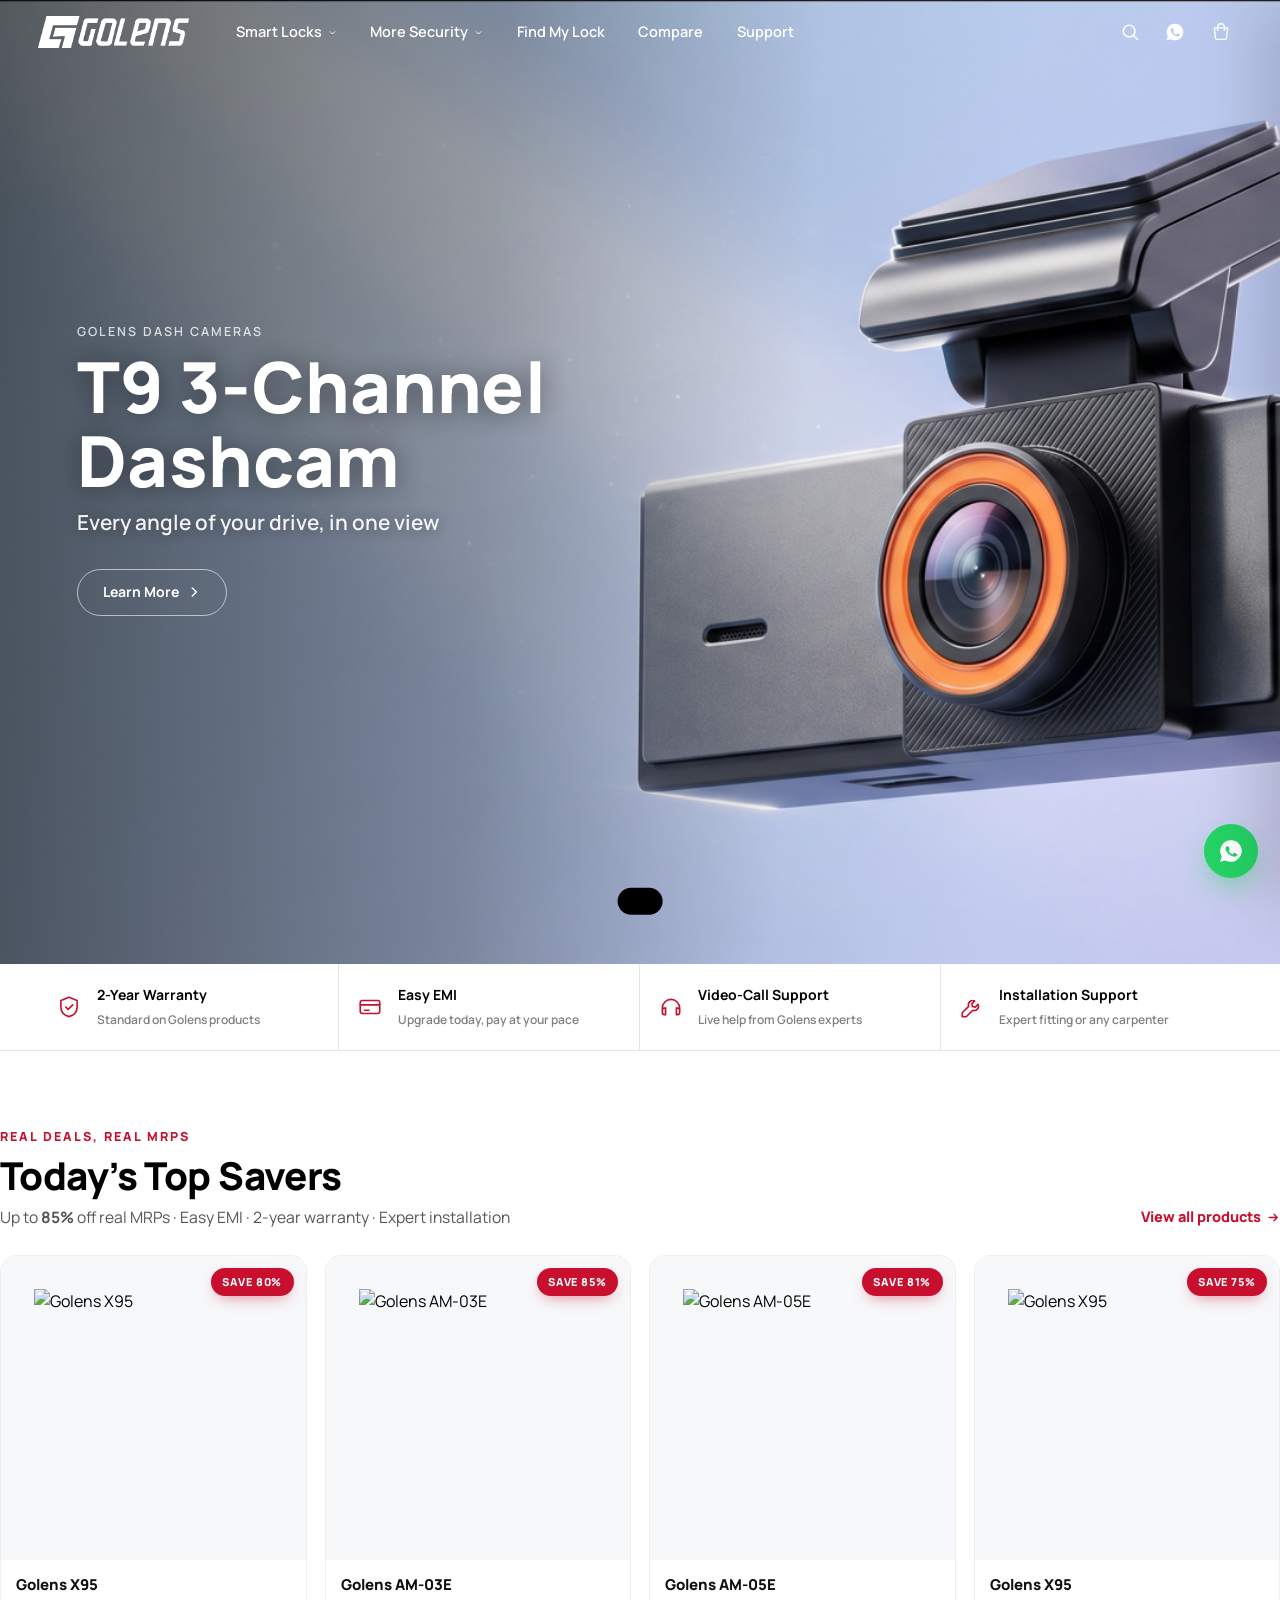
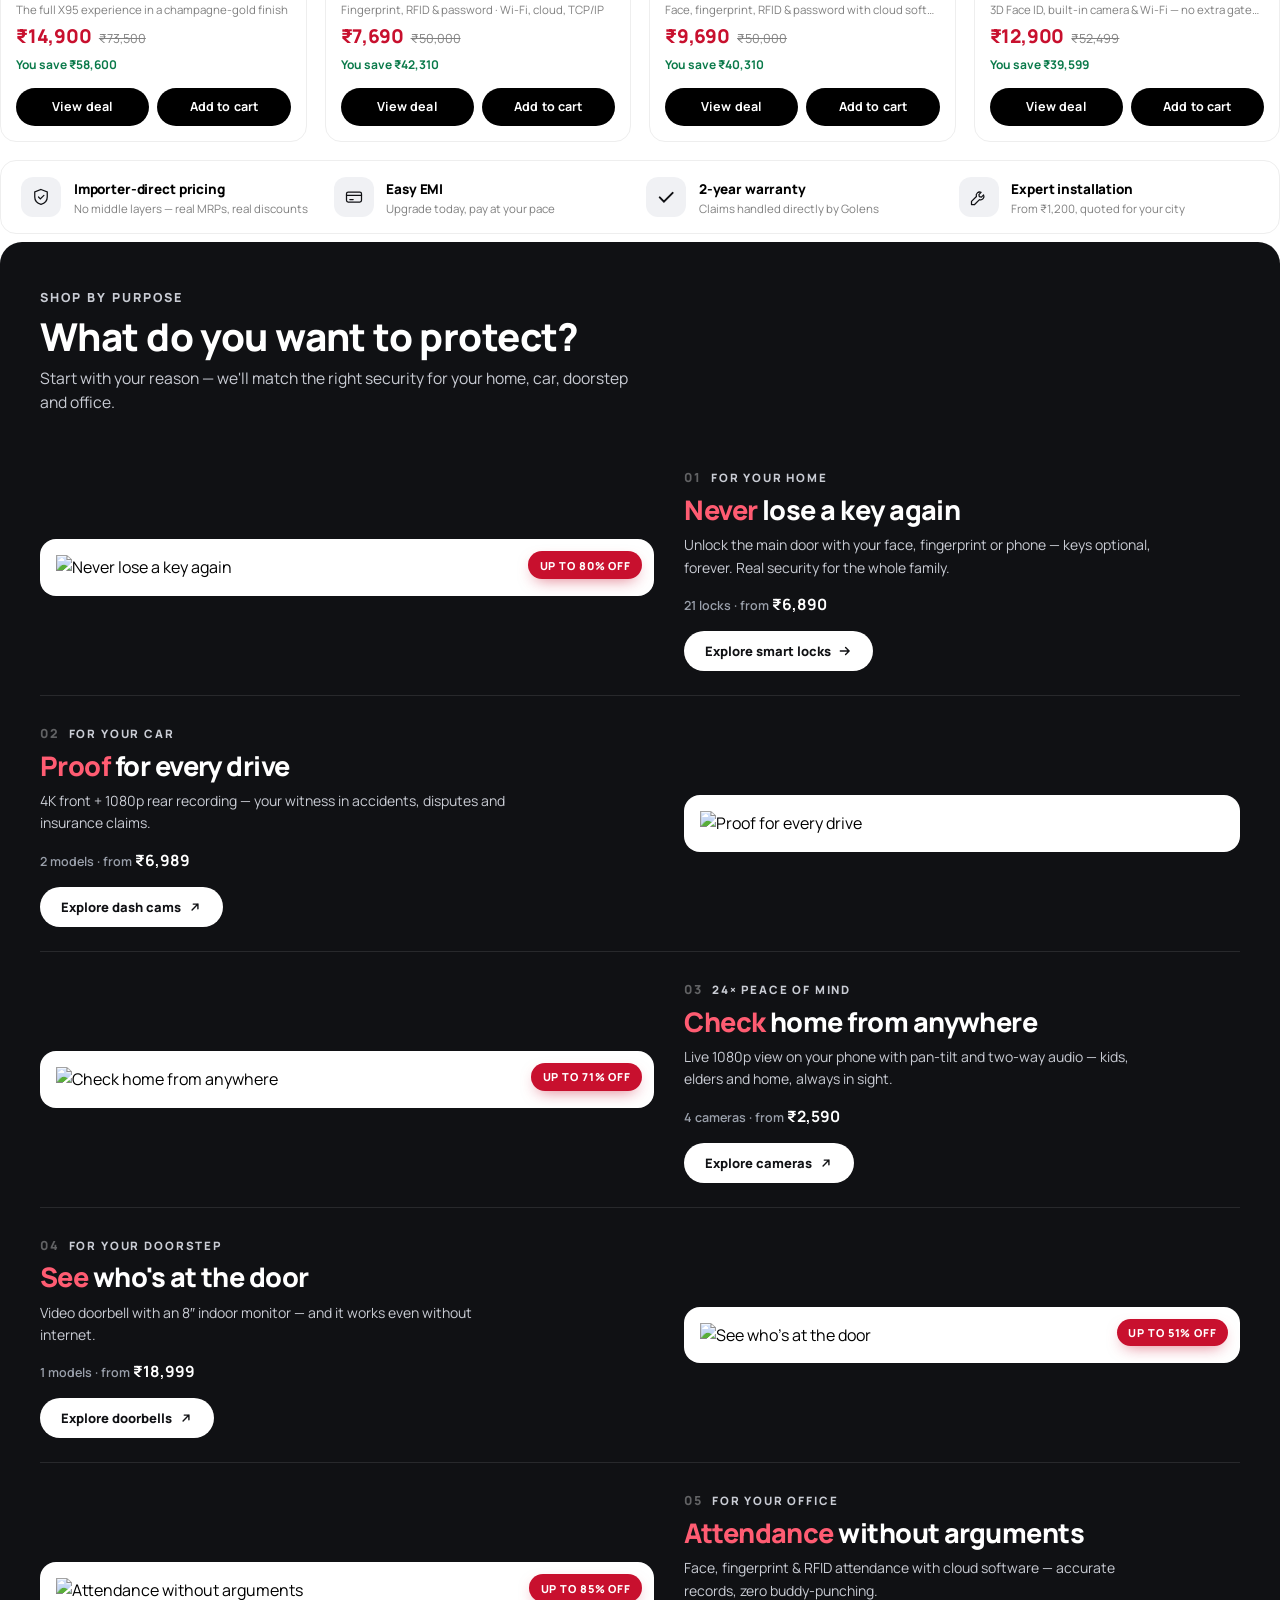
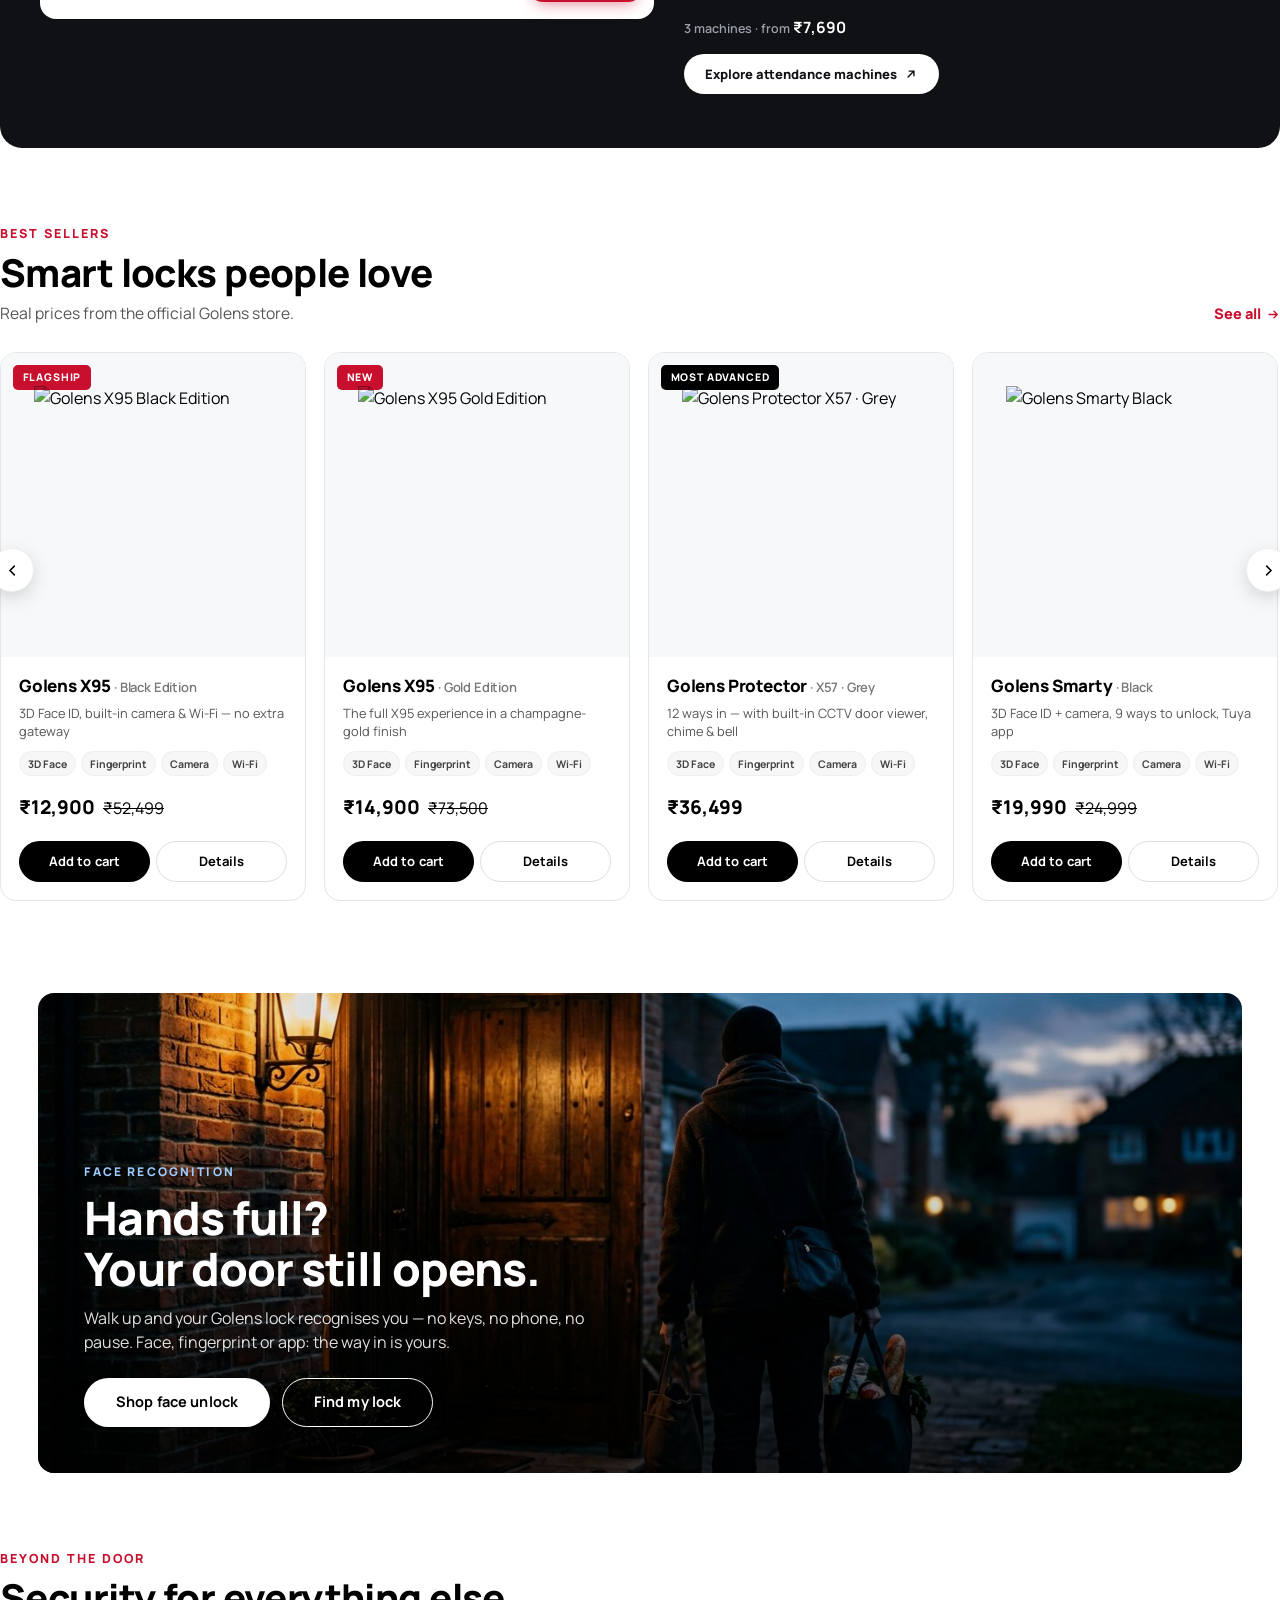
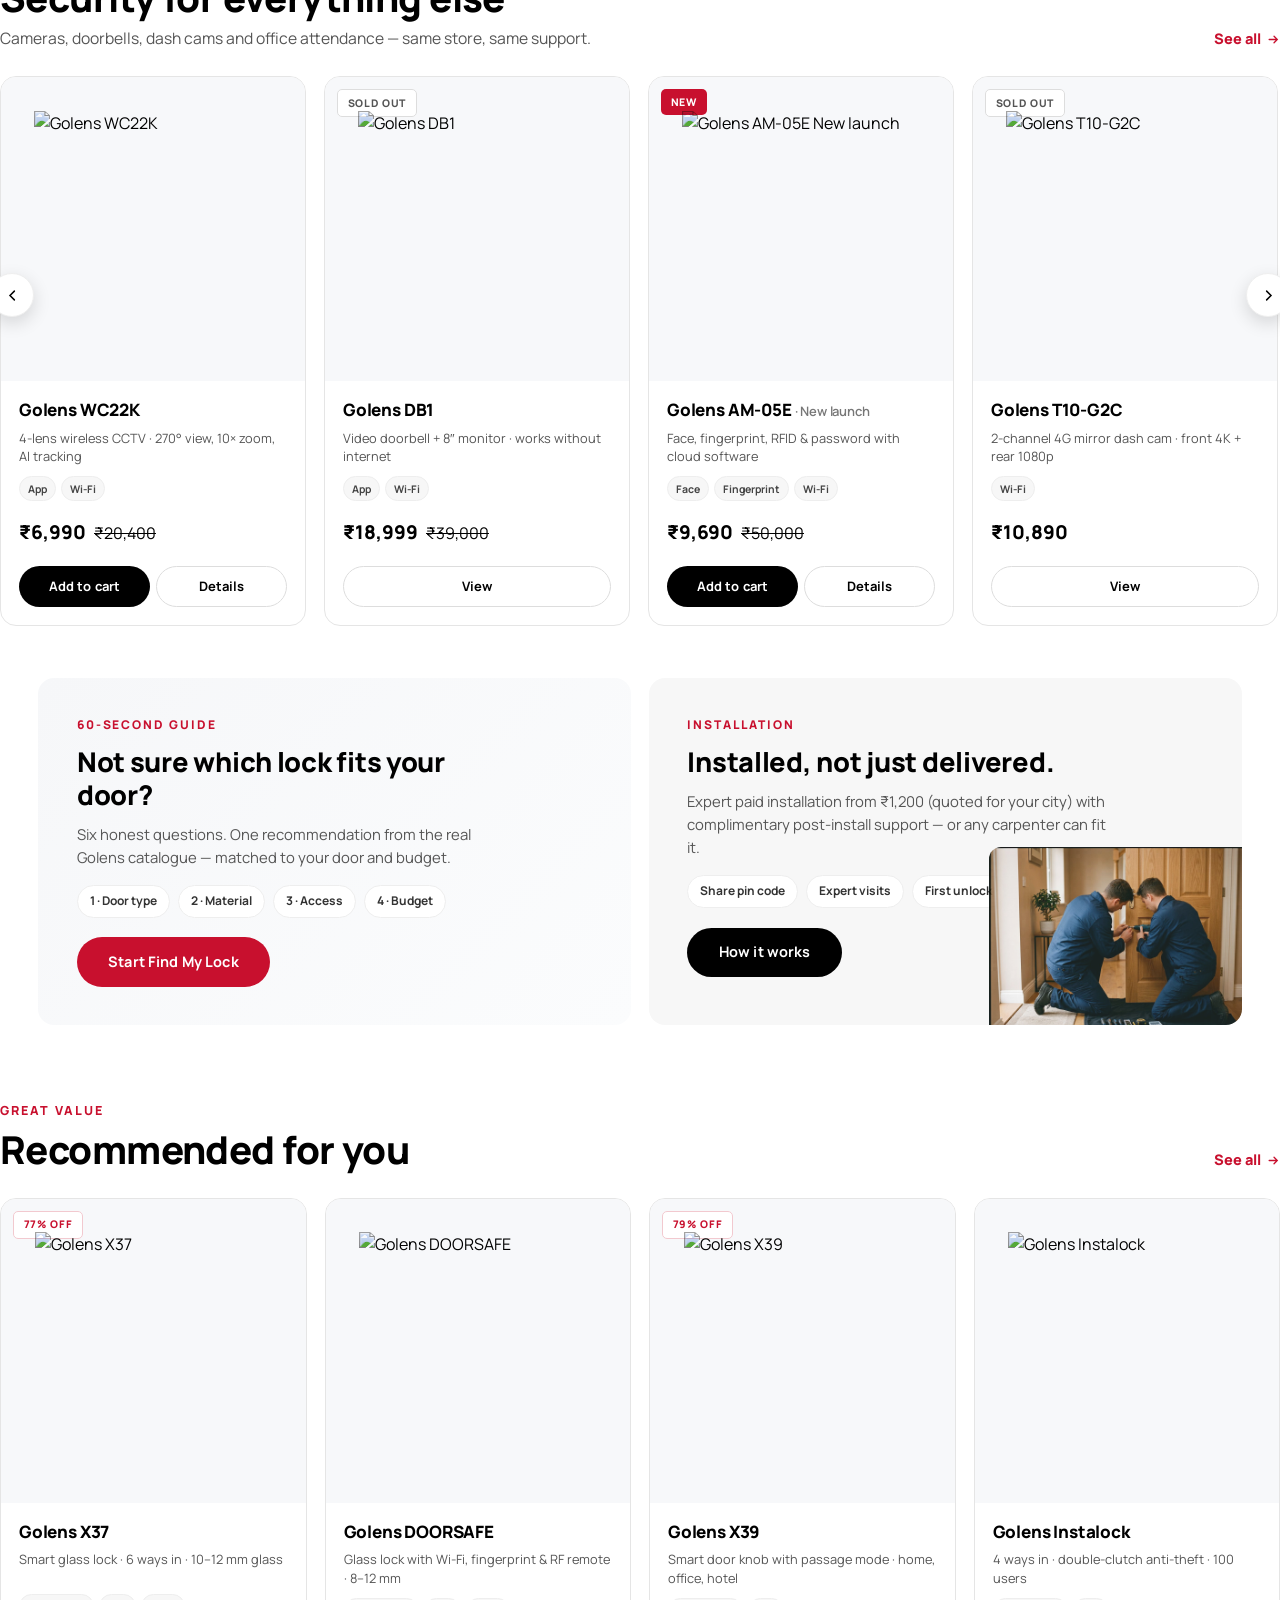
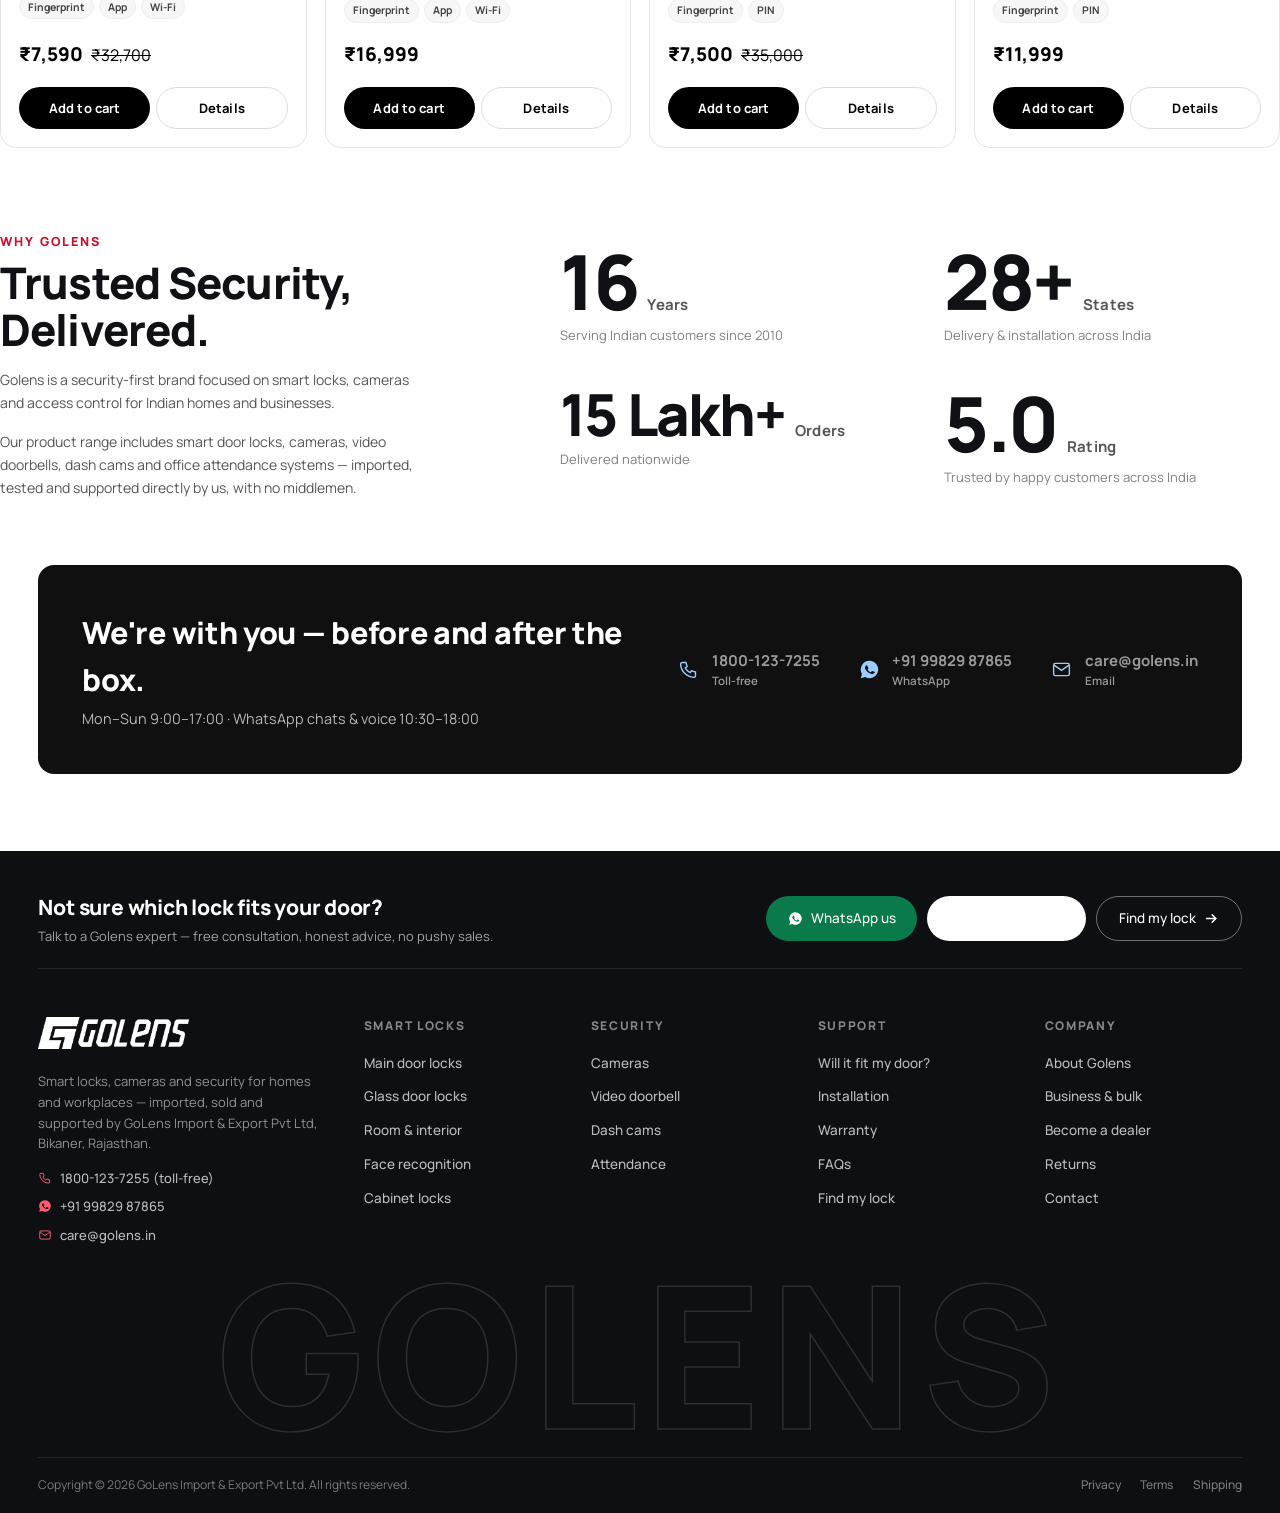
==== commit b73c9437: "Footer redesign: dark premium mega-footer with signature GOLENS wordmark - Original composition (not" ====
--- a/index.html
+++ b/index.html
@@ -11,7 +11,7 @@
 <link rel="preconnect" href="https://fonts.gstatic.com" crossorigin>
 <link rel="preconnect" href="https://cdn.shopify.com">
 <link href="https://fonts.googleapis.com/css2?family=Manrope:wght@400;500;600;700;800&display=swap" rel="stylesheet">
-<link rel="stylesheet" href="assets/css/samsung.css?v=3321098765432109876543210">
+<link rel="stylesheet" href="assets/css/samsung.css?v=34321098765432109876543210">
 <link rel="icon" type="image/png" href="assets/img/logo.png">
 <script type="application/ld+json">
 {"@context":"https://schema.org","@type":"Organization","name":"Golens","legalName":"GoLens Import & Export Pvt Ltd","url":"https://golens.in","email":"care@golens.in","telephone":"1800-123-7255","address":{"@type":"PostalAddress","addressLocality":"Bikaner","addressRegion":"Rajasthan","addressCountry":"IN"}}
@@ -203,8 +203,8 @@
 </main>
 <div id="gsFooter"></div>
 
-<script src="assets/js/data.js?v=3321098765432109876543210"></script>
-<script src="assets/js/samsung.js?v=3321098765432109876543210"></script>
+<script src="assets/js/data.js?v=34321098765432109876543210"></script>
+<script src="assets/js/samsung.js?v=34321098765432109876543210"></script>
 <script>
 (function () {
   'use strict';
--- a/assets/css/samsung.css
+++ b/assets/css/samsung.css
@@ -252,21 +252,36 @@
 @media (max-width: 620px) { .support-strip { grid-template-columns: 1fr; } }
 
 /* ---------- FOOTER ---------- */
-.footer { background: var(--grey-2); margin-top: clamp(46px, 6vw, 80px); border-top: 1px solid var(--line); }
-.footer-grid { display: grid; grid-template-columns: 1.5fr repeat(4, 1fr); gap: 30px; padding: clamp(34px, 4vw, 54px) 0; }
+.footer { background: #0e0f12; margin-top: clamp(46px, 6vw, 80px); color: #fff; }
+.footer .container { display: flex; flex-direction: column; }
+.fcta { display: flex; align-items: center; justify-content: space-between; gap: 18px; flex-wrap: wrap; padding: clamp(26px, 3.4vw, 40px) 0 22px; border-bottom: 1px solid rgba(255,255,255,.09); }
+.fcta-t { display: grid; gap: 3px; max-width: 46ch; }
+.fcta-t strong { font-size: clamp(17px, 2vw, 21px); font-weight: 800; letter-spacing: -.01em; color: #fff; }
+.fcta-t span { font-size: 13px; color: rgba(255,255,255,.62); line-height: 1.5; }
+.fcta-b { display: flex; gap: 10px; flex-wrap: wrap; }
+.fbtn { display: inline-flex; align-items: center; gap: .5rem; padding: .68rem 1.35rem; border-radius: 999px; font-size: 13px; font-weight: 700; background: #fff; color: #101114; text-decoration: none; transition: transform .3s var(--ease), background .3s, color .3s; }
+.fbtn svg { width: 15px; height: 15px; }
+.fbtn:hover { transform: translateY(-2px); }
+.fbtn.wa { background: #0a7a4a; color: #fff; }
+.fbtn.wa:hover { background: #086540; }
+.fbtn.ghost { background: transparent; color: #fff; border: 1px solid rgba(255,255,255,.4); }
+.fbtn.ghost:hover { border-color: #fff; }
+.footer-grid { display: grid; grid-template-columns: 1.5fr repeat(4, 1fr); gap: 30px; padding: clamp(30px, 4vw, 48px) 0 10px; }
 @media (max-width: 1000px) { .footer-grid { grid-template-columns: 1fr 1fr; } }
 @media (max-width: 560px) { .footer-grid { grid-template-columns: 1fr; } }
-.footer h4 { font-size: 13px; font-weight: 800; letter-spacing: .1em; text-transform: uppercase; color: #333; margin-bottom: 14px; }
+.footer .logo img { filter: brightness(0) invert(1); }
+.footer h4 { font-size: 12px; font-weight: 800; letter-spacing: .14em; text-transform: uppercase; color: rgba(255,255,255,.5); margin-bottom: 14px; }
 .footer ul { display: grid; gap: 9px; }
-.footer a { font-size: 13.5px; color: var(--text-2); font-weight: 500; }
-.footer a:hover { color: var(--red); text-decoration: underline; text-underline-offset: 3px; }
-.footer-brand p { font-size: 13px; color: var(--text-2); margin-top: 12px; max-width: 36ch; }
+.footer a { font-size: 13.5px; color: rgba(255,255,255,.72); font-weight: 500; }
+.footer a:hover { color: #ff5c72; text-decoration: underline; text-underline-offset: 3px; }
+.footer-brand p { font-size: 13px; color: rgba(255,255,255,.55); margin-top: 12px; max-width: 36ch; line-height: 1.6; }
 .footer-contact { display: grid; gap: 8px; margin-top: 14px; }
-.footer-contact a, .footer-contact span { font-size: 13px; color: var(--text-2); display: flex; gap: .5rem; align-items: center; }
-.footer-contact svg { width: 14px; height: 14px; color: var(--red); }
-.footer-bottom { border-top: 1px solid var(--grey-3); padding: 18px 0; display: flex; justify-content: space-between; gap: 1rem; flex-wrap: wrap; font-size: 12px; color: var(--text-3); }
-.footer-bottom a { font-size: 12px; color: var(--text-3); }
-.footer-bottom a:hover { color: var(--red); }
+.footer-contact a, .footer-contact span { font-size: 13px; color: rgba(255,255,255,.72); display: flex; gap: .5rem; align-items: center; }
+.footer-contact svg { width: 14px; height: 14px; color: #ff5c72; }
+.fword { font-size: clamp(72px, 15.5vw, 230px); font-weight: 800; letter-spacing: .04em; line-height: .82; text-align: center; color: transparent; -webkit-text-stroke: 1.5px rgba(255,255,255,.13); user-select: none; margin: clamp(6px, 2vw, 18px) 0 clamp(10px, 2vw, 22px); white-space: nowrap; }
+.footer-bottom { border-top: 1px solid rgba(255,255,255,.09); padding: 18px 0; display: flex; justify-content: space-between; gap: 1rem; flex-wrap: wrap; font-size: 12px; color: rgba(255,255,255,.45); }
+.footer-bottom a { font-size: 12px; color: rgba(255,255,255,.45); }
+.footer-bottom a:hover { color: #ff5c72; }
 
 /* ---------- SEARCH OVERLAY ---------- */
 .ssearch { position: fixed; inset: 0; z-index: 400; background: #fff; display: none; flex-direction: column; }
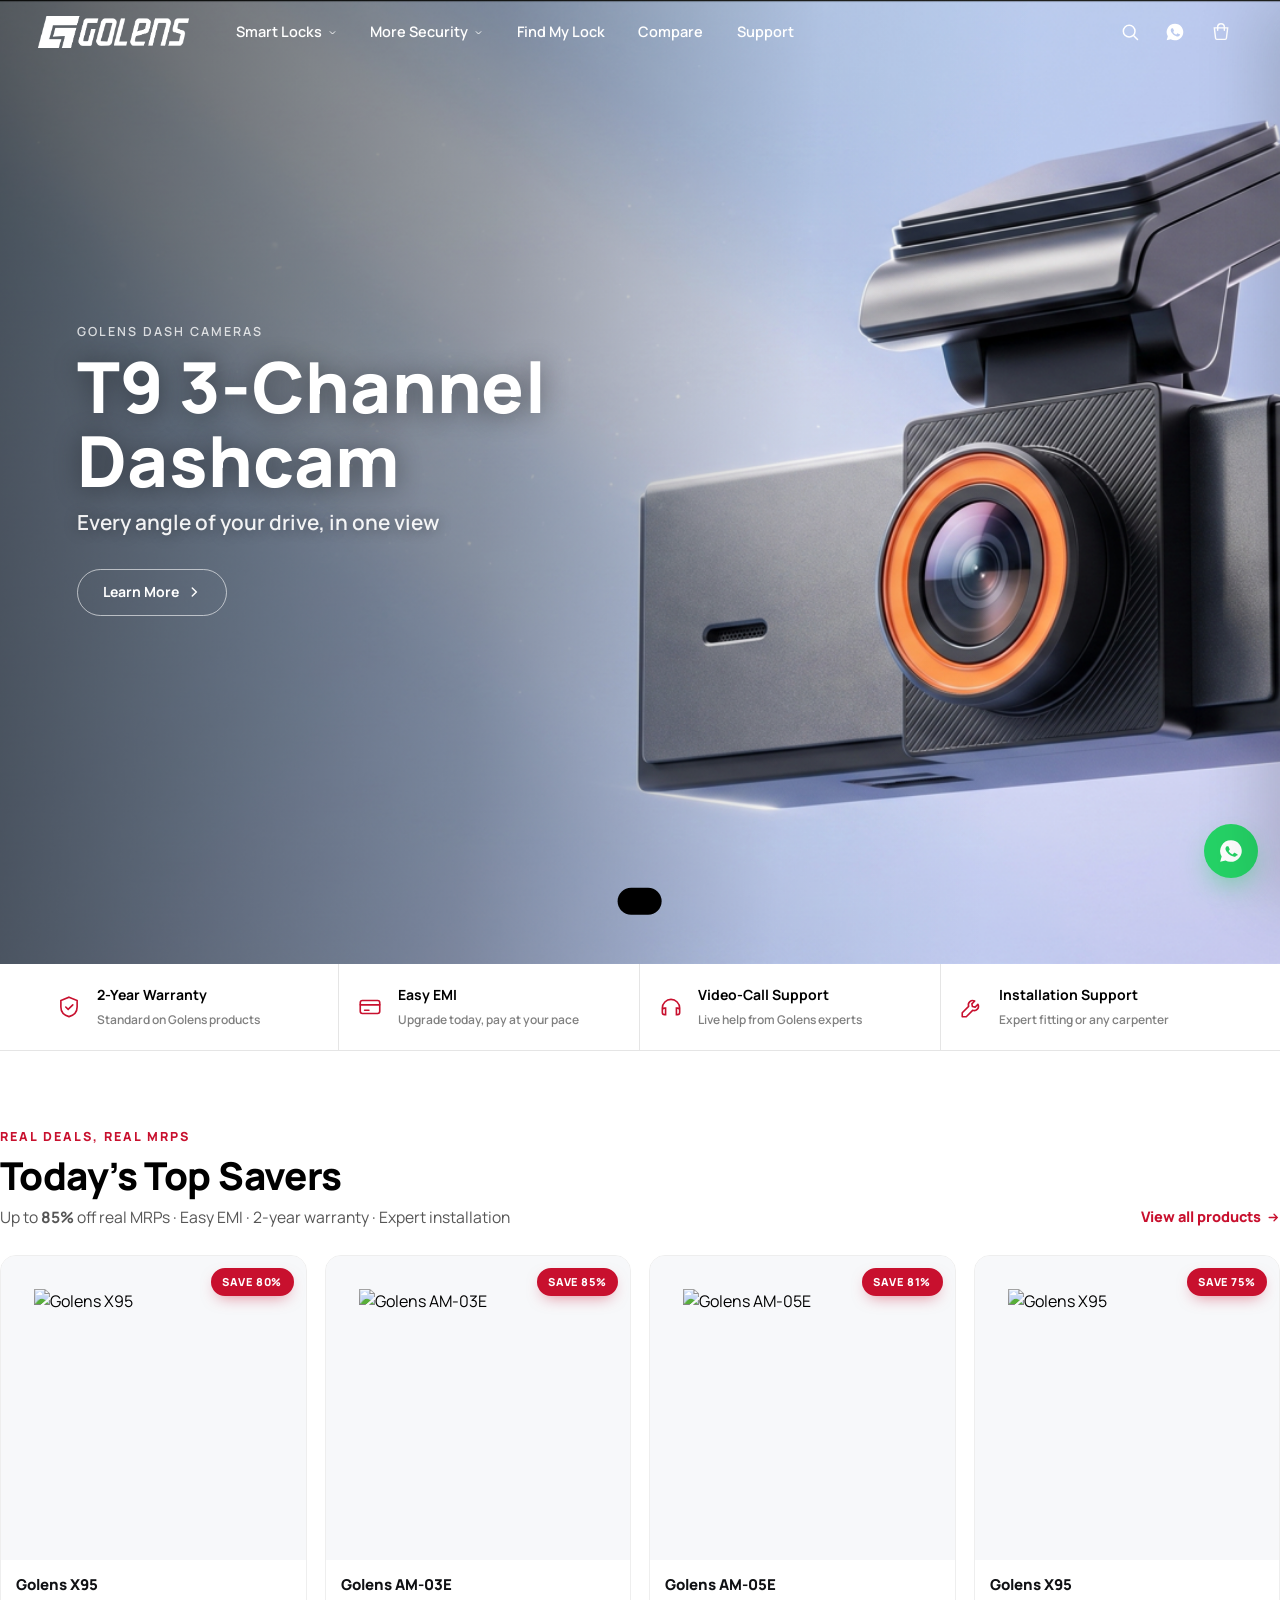
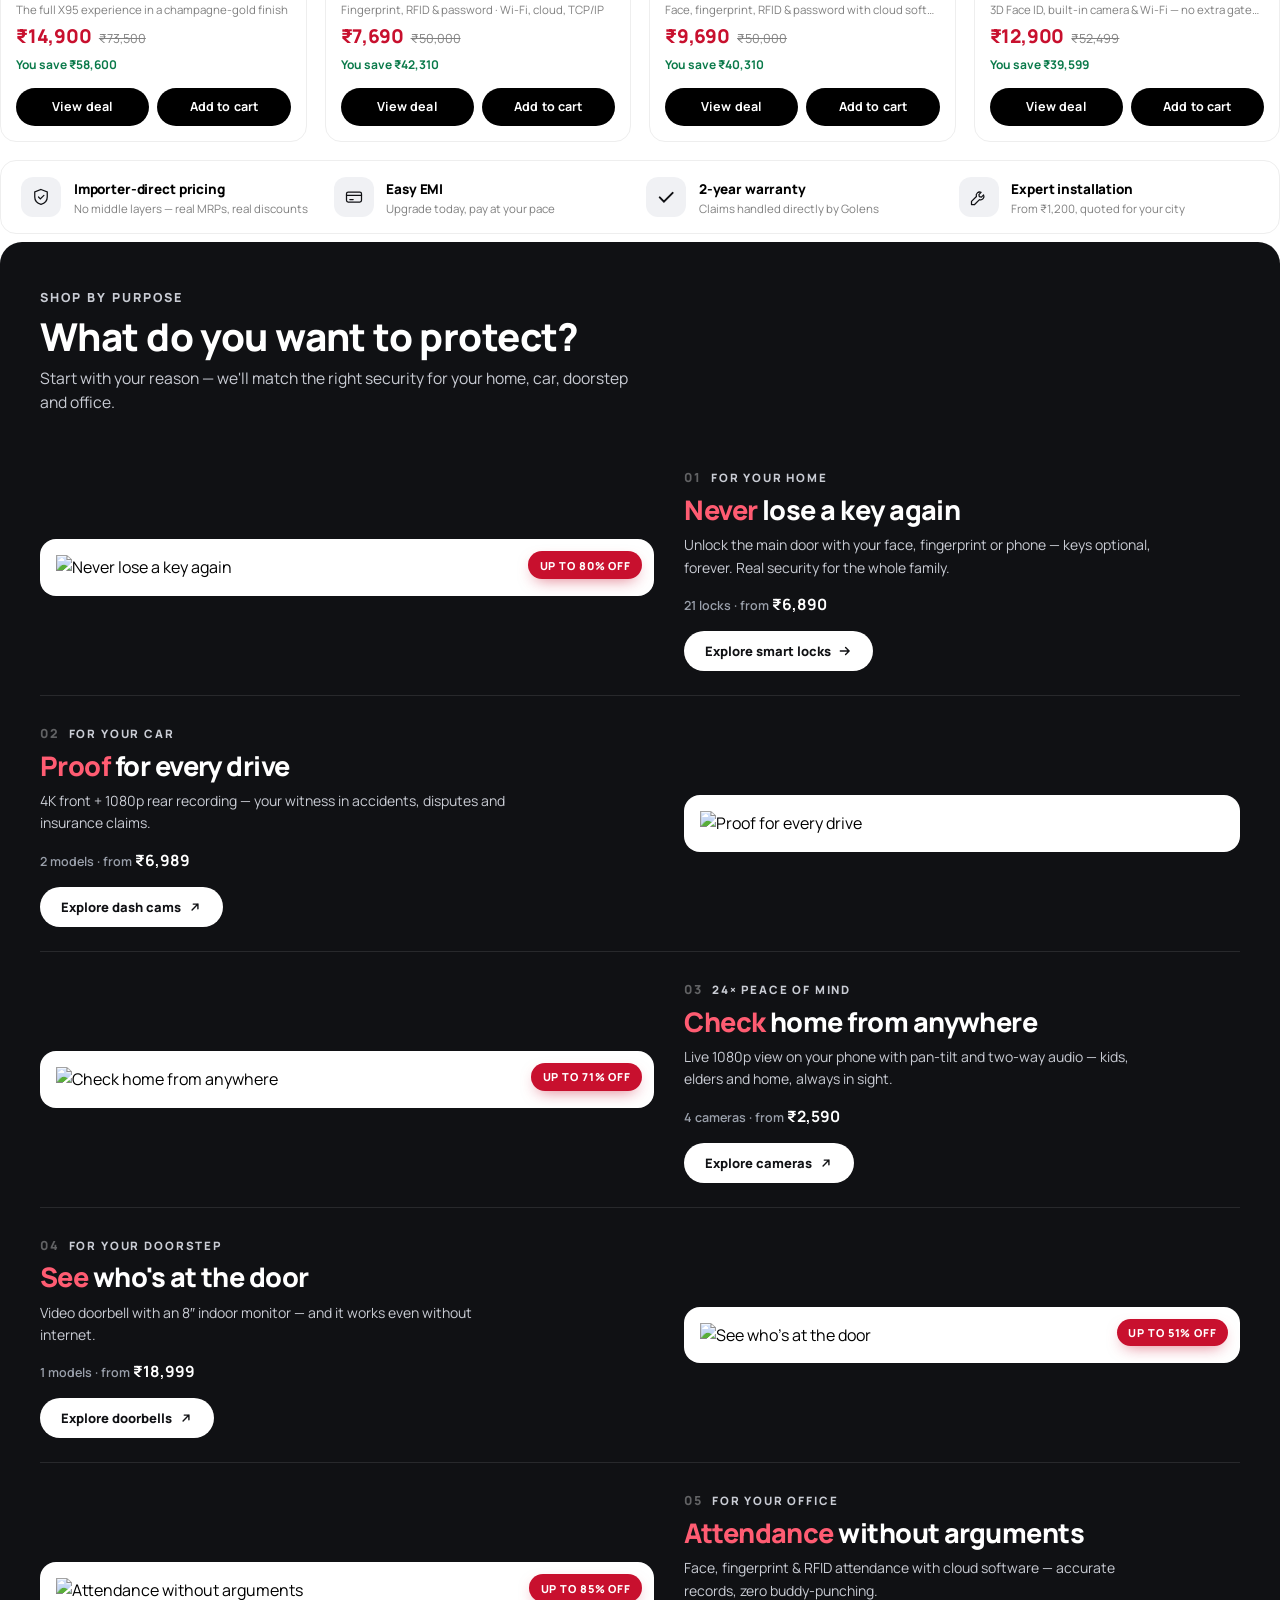
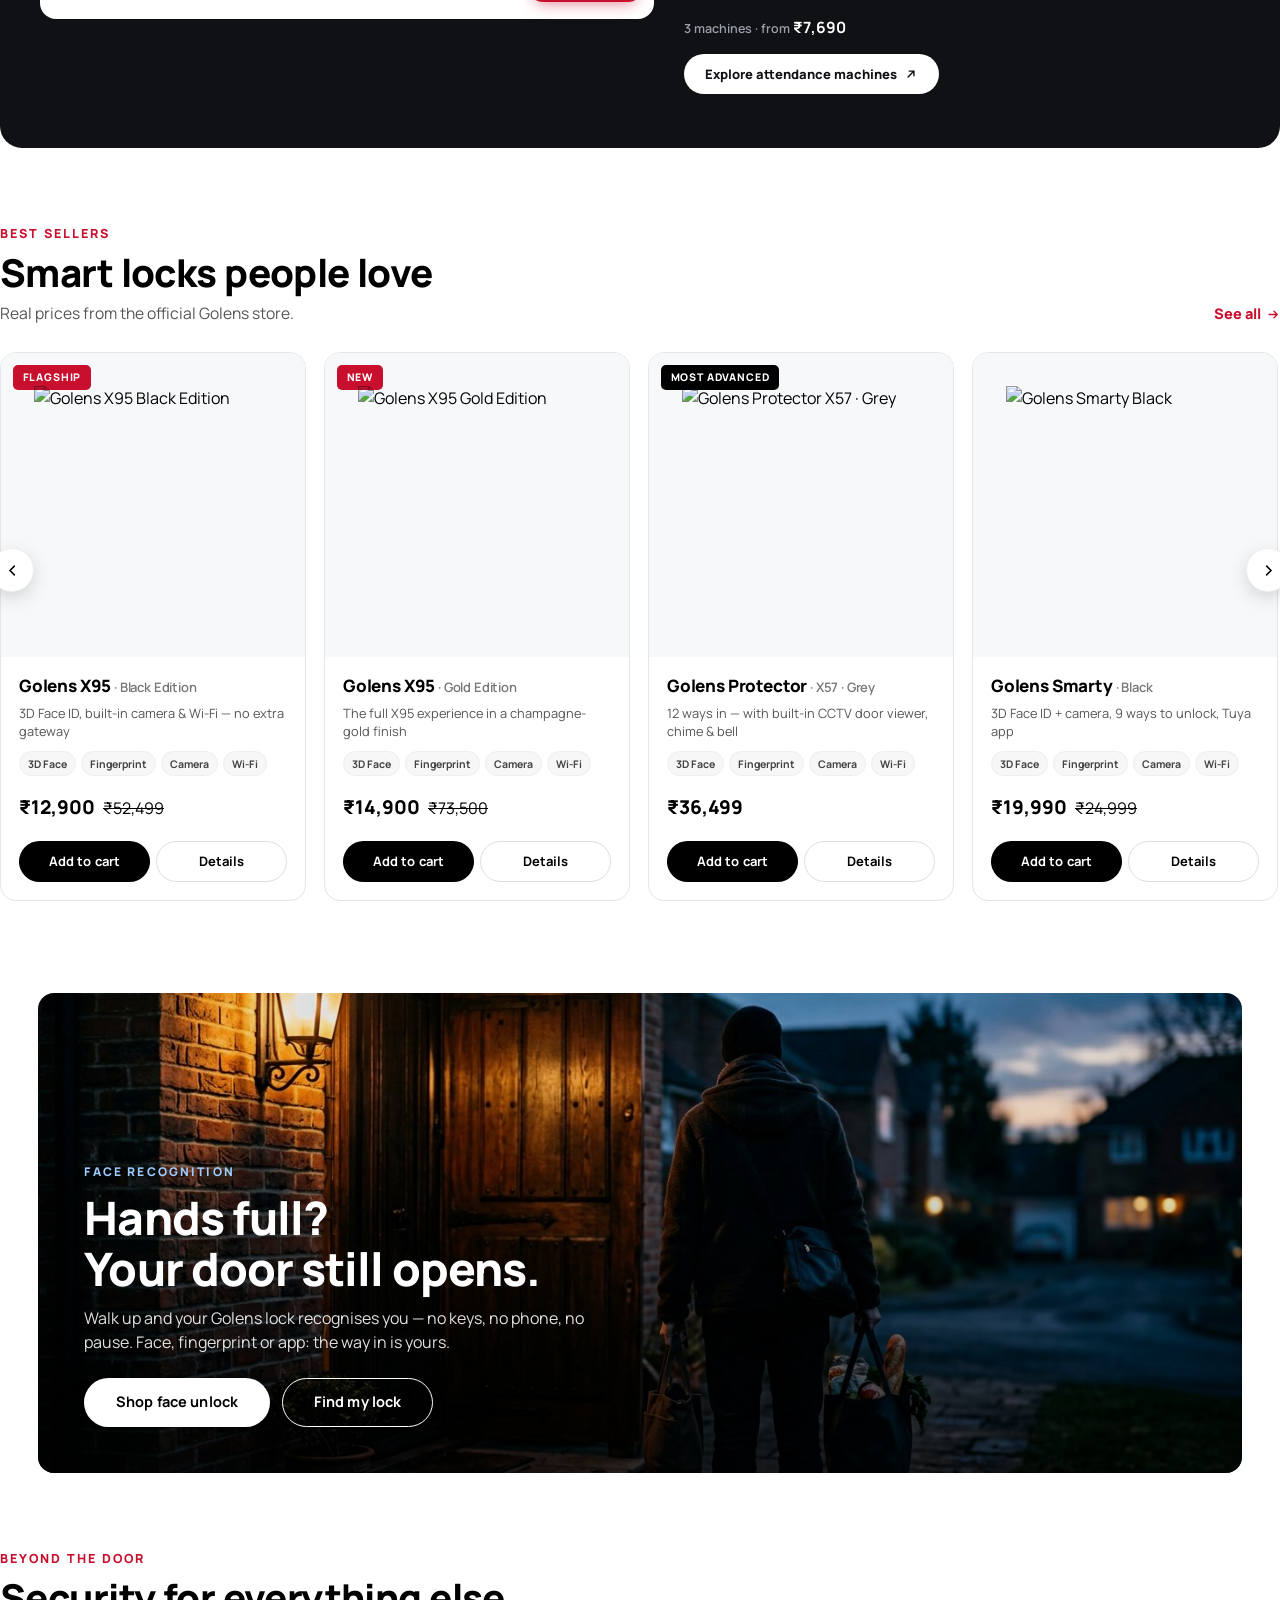
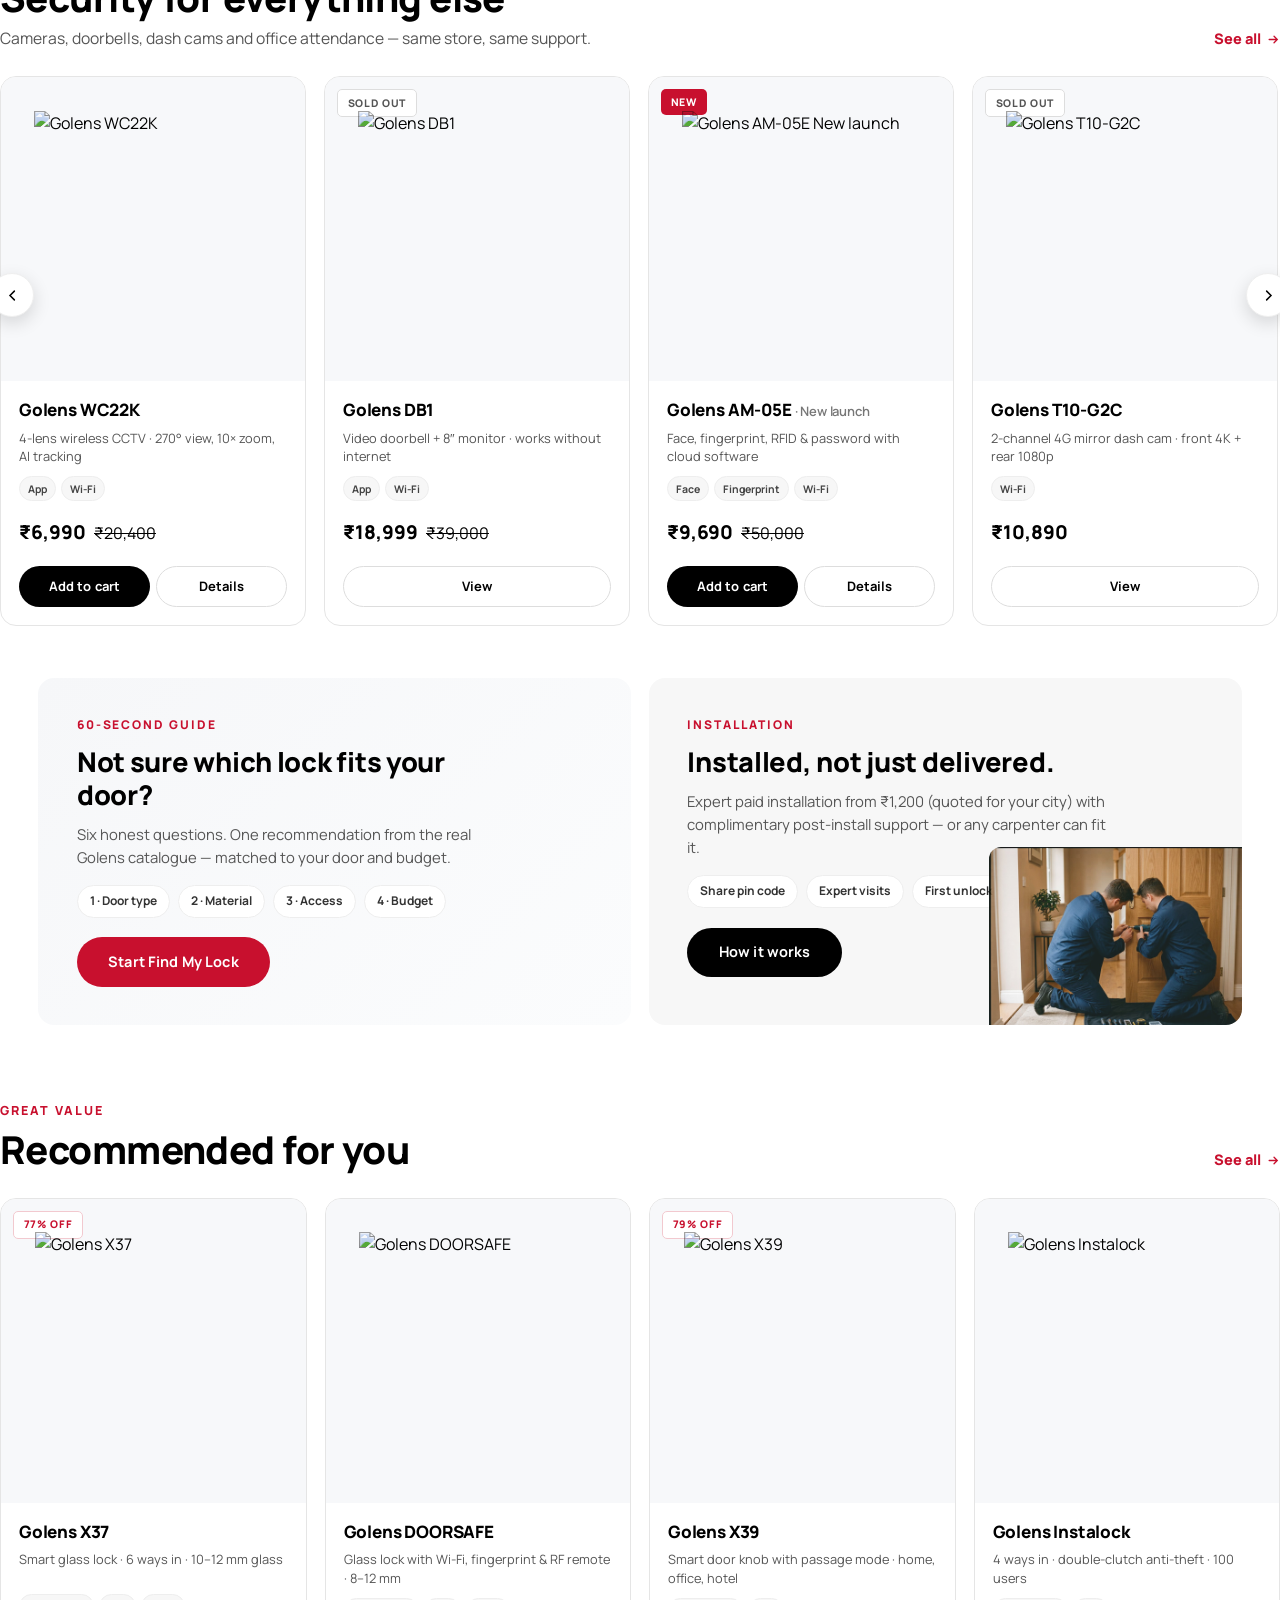
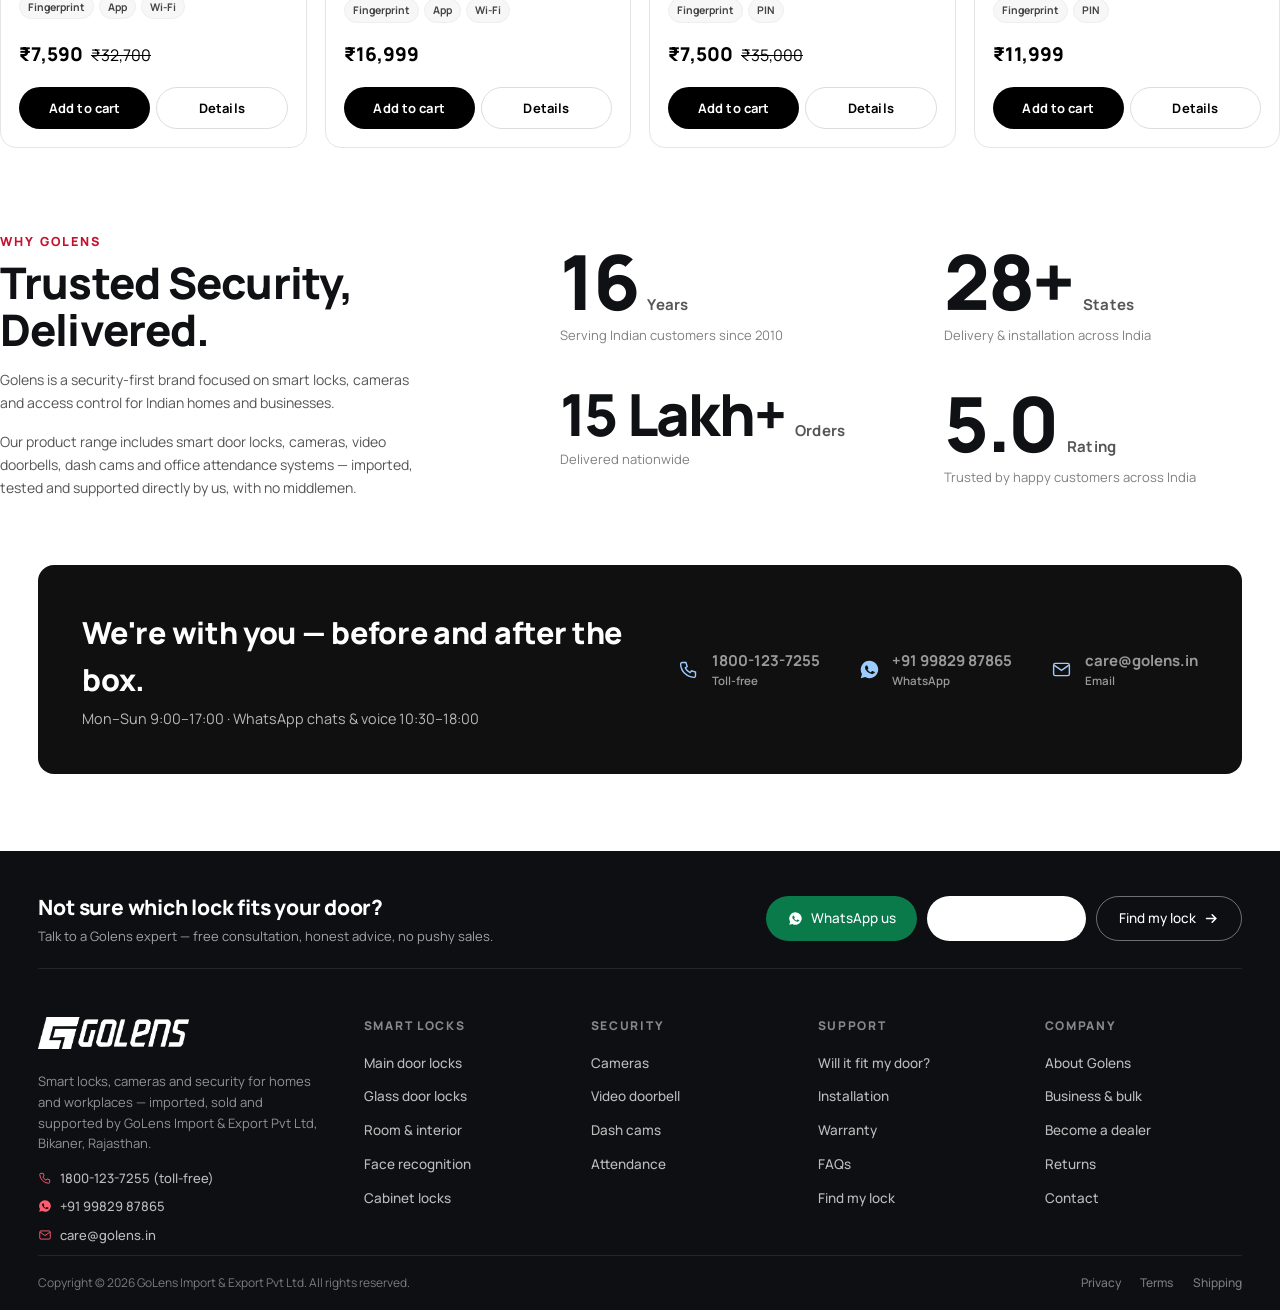
==== commit 2cdaacef: "Footer: remove giant GOLENS wordmark per owner feedback - Wordmark div + CSS fully removed (0 refs);" ====
--- a/index.html
+++ b/index.html
@@ -11,7 +11,7 @@
 <link rel="preconnect" href="https://fonts.gstatic.com" crossorigin>
 <link rel="preconnect" href="https://cdn.shopify.com">
 <link href="https://fonts.googleapis.com/css2?family=Manrope:wght@400;500;600;700;800&display=swap" rel="stylesheet">
-<link rel="stylesheet" href="assets/css/samsung.css?v=34321098765432109876543210">
+<link rel="stylesheet" href="assets/css/samsung.css?v=354321098765432109876543210">
 <link rel="icon" type="image/png" href="assets/img/logo.png">
 <script type="application/ld+json">
 {"@context":"https://schema.org","@type":"Organization","name":"Golens","legalName":"GoLens Import & Export Pvt Ltd","url":"https://golens.in","email":"care@golens.in","telephone":"1800-123-7255","address":{"@type":"PostalAddress","addressLocality":"Bikaner","addressRegion":"Rajasthan","addressCountry":"IN"}}
@@ -203,8 +203,8 @@
 </main>
 <div id="gsFooter"></div>
 
-<script src="assets/js/data.js?v=34321098765432109876543210"></script>
-<script src="assets/js/samsung.js?v=34321098765432109876543210"></script>
+<script src="assets/js/data.js?v=354321098765432109876543210"></script>
+<script src="assets/js/samsung.js?v=354321098765432109876543210"></script>
 <script>
 (function () {
   'use strict';
--- a/assets/css/samsung.css
+++ b/assets/css/samsung.css
@@ -278,7 +278,6 @@
 .footer-contact { display: grid; gap: 8px; margin-top: 14px; }
 .footer-contact a, .footer-contact span { font-size: 13px; color: rgba(255,255,255,.72); display: flex; gap: .5rem; align-items: center; }
 .footer-contact svg { width: 14px; height: 14px; color: #ff5c72; }
-.fword { font-size: clamp(72px, 15.5vw, 230px); font-weight: 800; letter-spacing: .04em; line-height: .82; text-align: center; color: transparent; -webkit-text-stroke: 1.5px rgba(255,255,255,.13); user-select: none; margin: clamp(6px, 2vw, 18px) 0 clamp(10px, 2vw, 22px); white-space: nowrap; }
 .footer-bottom { border-top: 1px solid rgba(255,255,255,.09); padding: 18px 0; display: flex; justify-content: space-between; gap: 1rem; flex-wrap: wrap; font-size: 12px; color: rgba(255,255,255,.45); }
 .footer-bottom a { font-size: 12px; color: rgba(255,255,255,.45); }
 .footer-bottom a:hover { color: #ff5c72; }
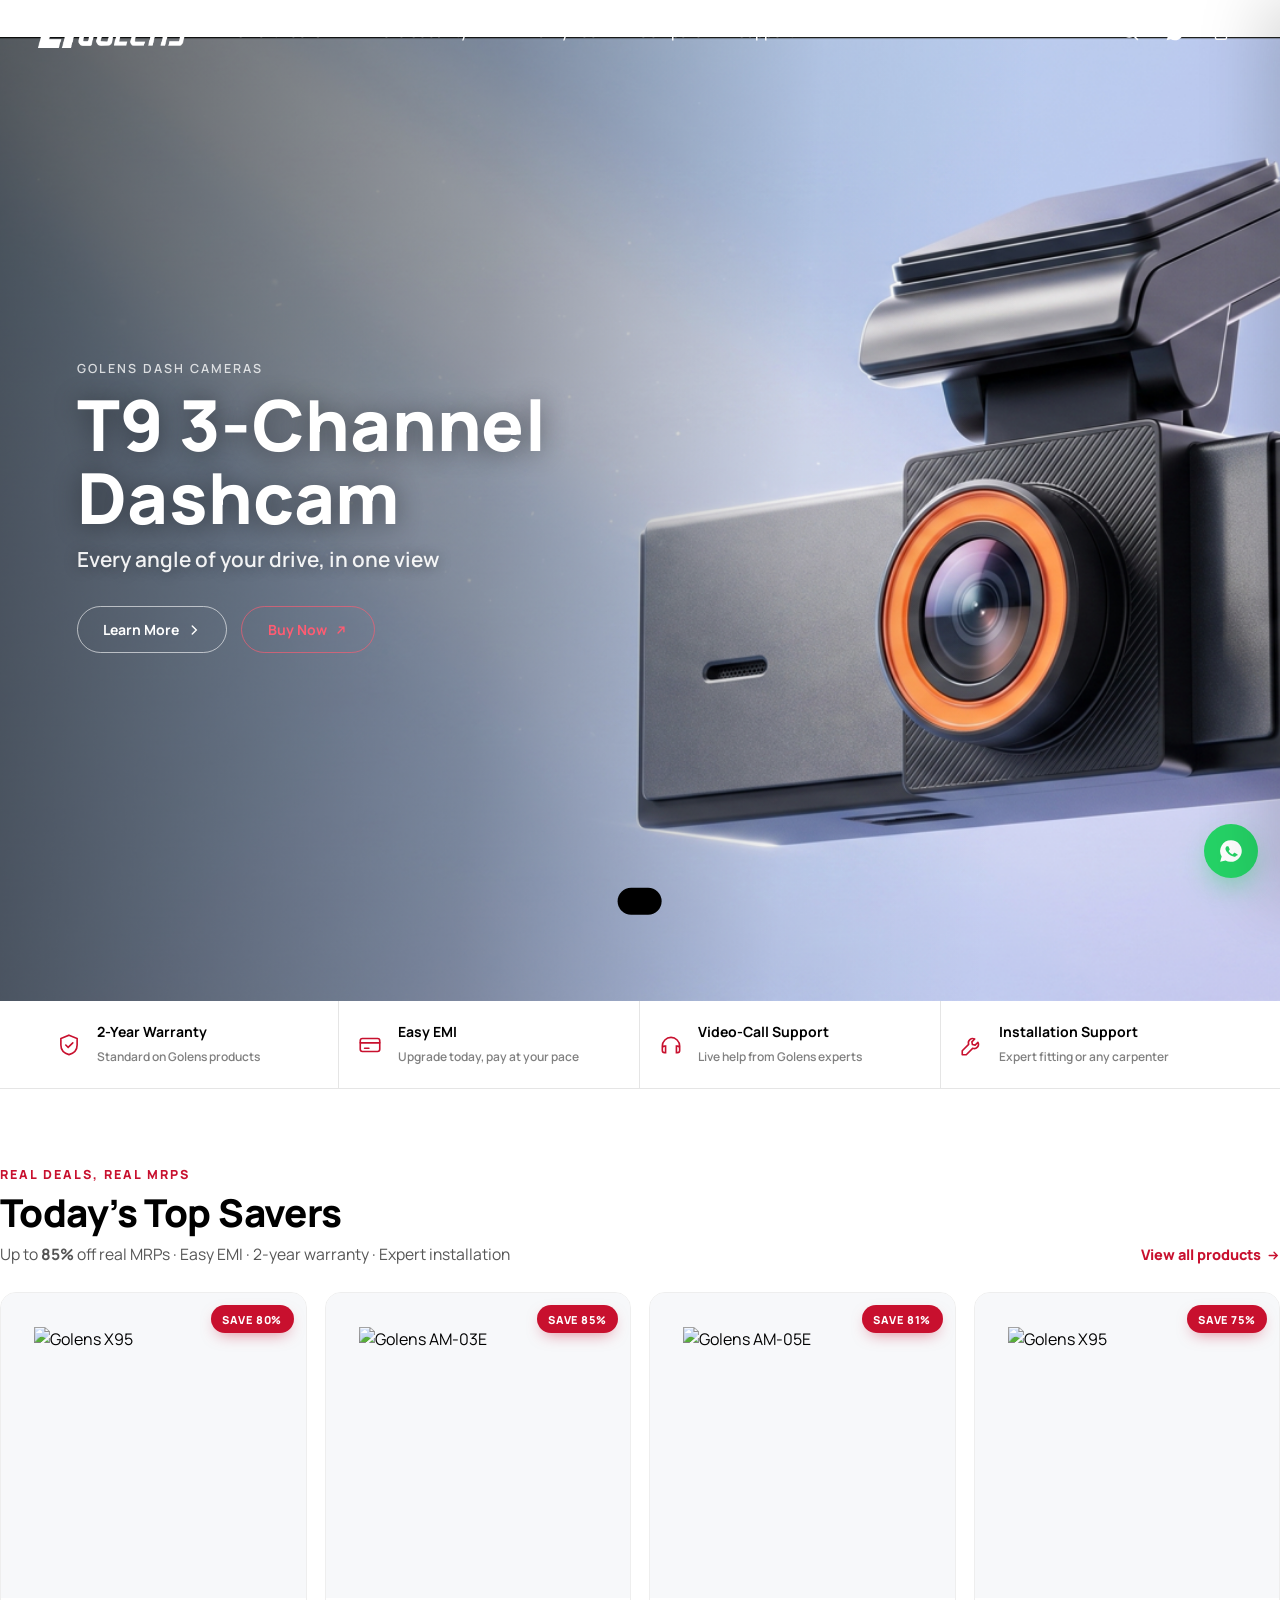
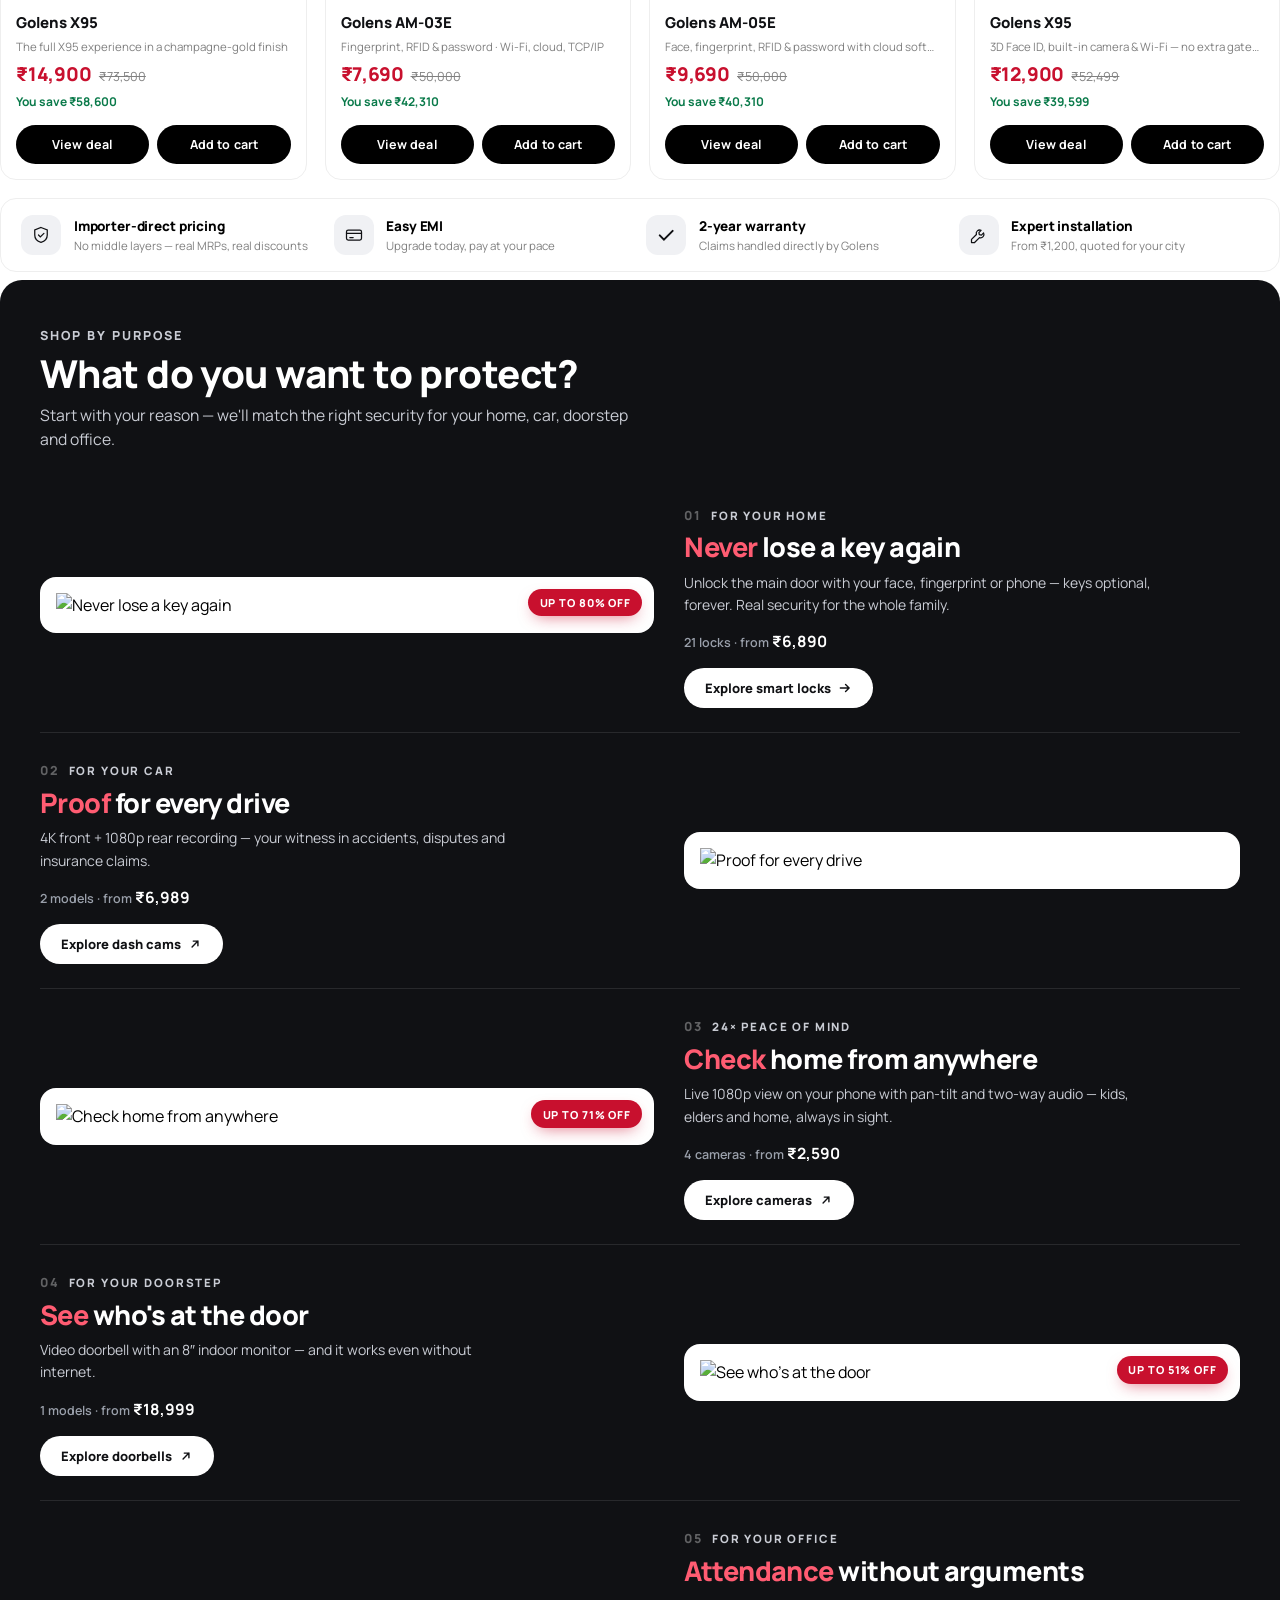
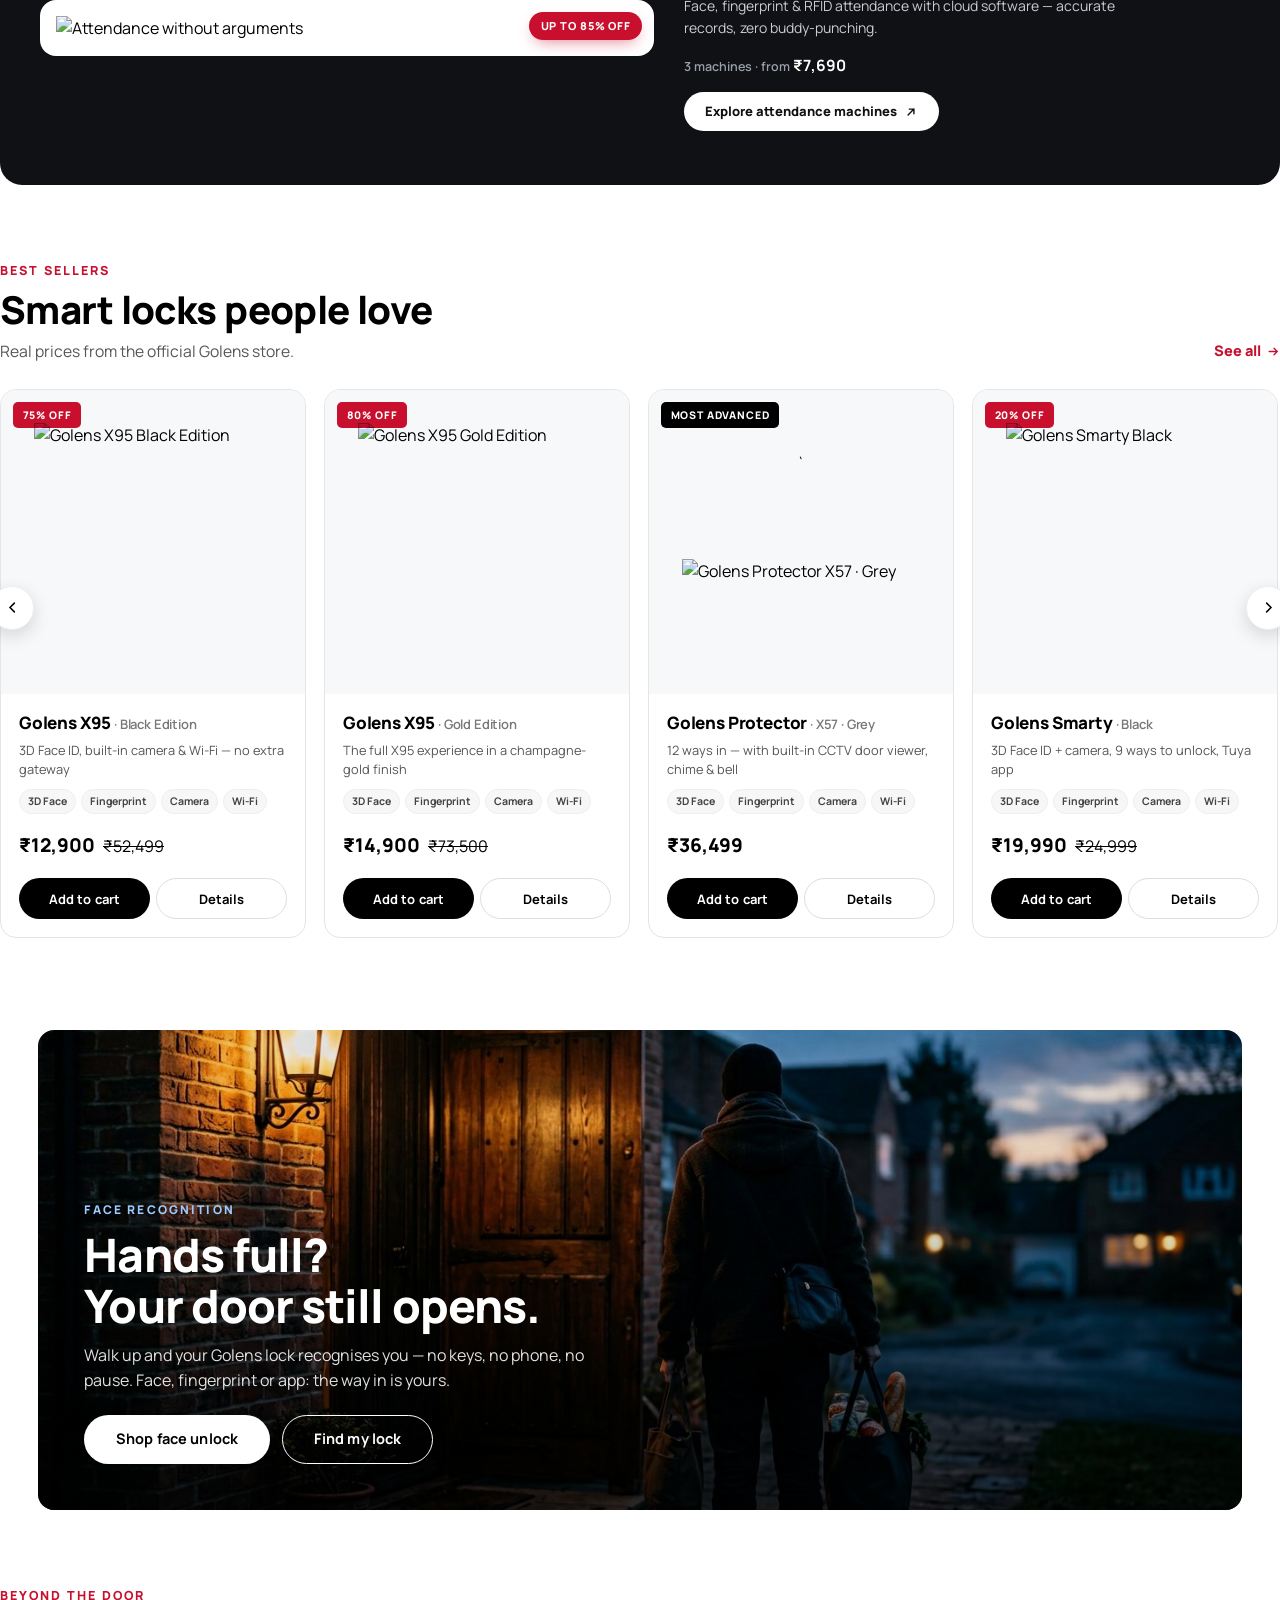
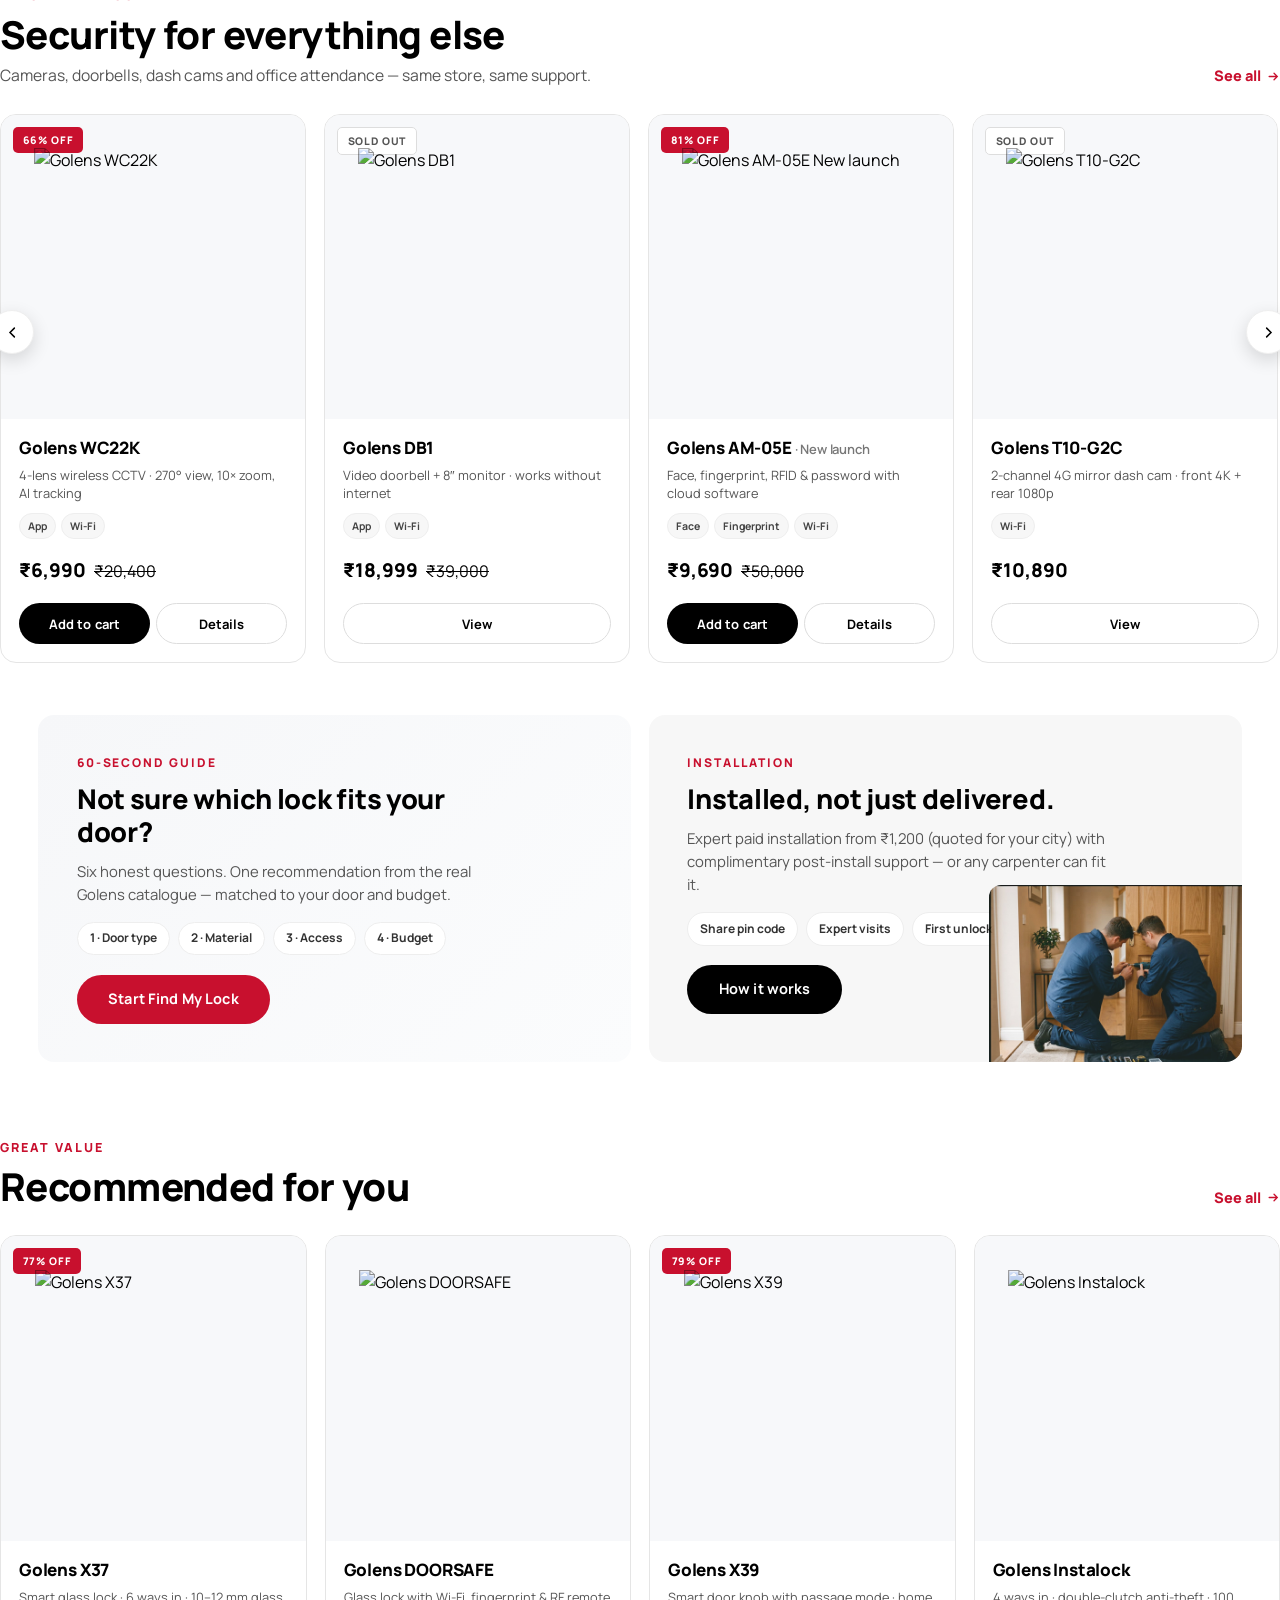
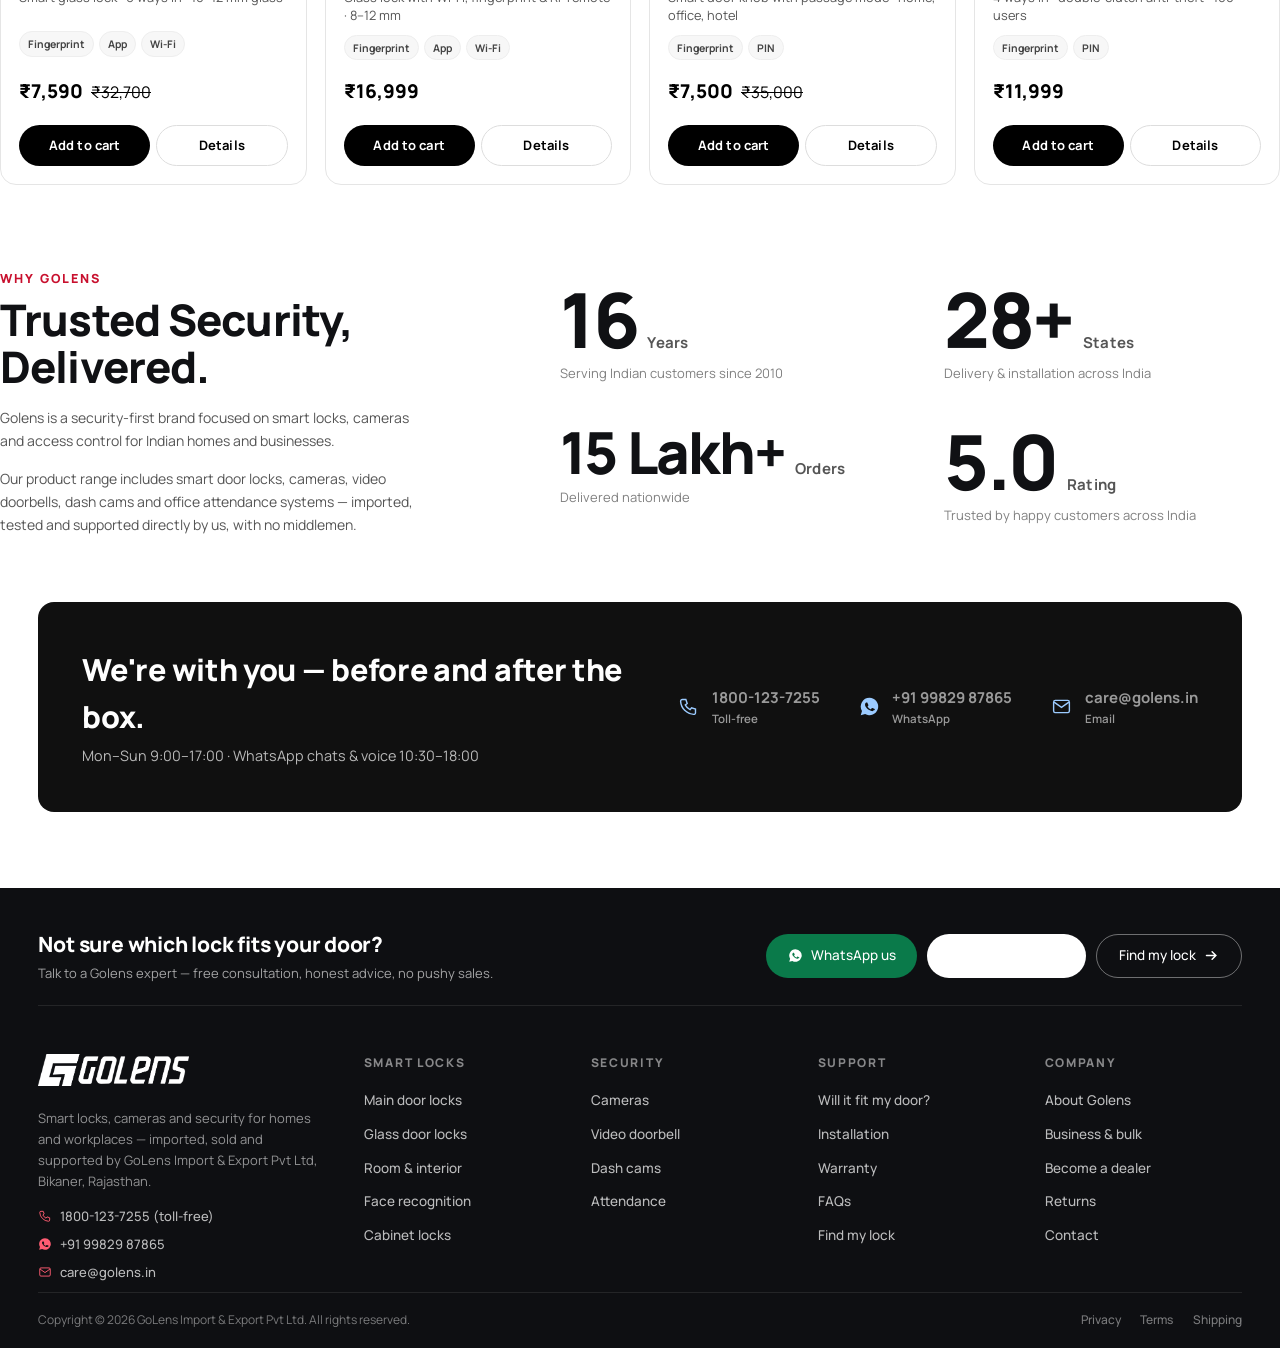
==== commit a8766880: "boAt-style sales layer (all claims real, QA-verified) - Slim black offers bar on top of the homepage" ====
--- a/index.html
+++ b/index.html
@@ -11,7 +11,7 @@
 <link rel="preconnect" href="https://fonts.gstatic.com" crossorigin>
 <link rel="preconnect" href="https://cdn.shopify.com">
 <link href="https://fonts.googleapis.com/css2?family=Manrope:wght@400;500;600;700;800&display=swap" rel="stylesheet">
-<link rel="stylesheet" href="assets/css/samsung.css?v=354321098765432109876543210">
+<link rel="stylesheet" href="assets/css/samsung.css?v=3654321098765432109876543210">
 <link rel="icon" type="image/png" href="assets/img/logo.png">
 <script type="application/ld+json">
 {"@context":"https://schema.org","@type":"Organization","name":"Golens","legalName":"GoLens Import & Export Pvt Ltd","url":"https://golens.in","email":"care@golens.in","telephone":"1800-123-7255","address":{"@type":"PostalAddress","addressLocality":"Bikaner","addressRegion":"Rajasthan","addressCountry":"IN"}}
@@ -22,6 +22,13 @@
 <div id="gsHeader"></div>
 
 <main id="main">
+  <div class="offerbar" role="note" aria-label="Current offers">
+    <span><b>UP TO <span id="obMaxOff">85</span>% OFF</b> real MRPs</span><i>·</i>
+    <span>Easy <b>EMI</b></span><i>·</i>
+    <span><b>2-year warranty</b></span><i>·</i>
+    <span>Expert installation from <b>₹1,200</b></span><i>·</i>
+    <span><b>Free expert consultation</b></span>
+  </div>
 
 <!-- ============================================================
      HERO — DJI-style full-bleed cinematic carousel
@@ -44,6 +51,7 @@
           <p class="hdji-sub">Every angle of your drive, in one view</p>
           <div class="hdji-ctas">
             <a class="pill" href="https://golens.in/collections/dash-cameras">Learn More <svg class="par" viewBox="0 0 24 24" fill="none" stroke="currentColor" stroke-width="2.4"><path d="M9 5l7 7-7 7" stroke-linecap="round"/></svg></a>
+          <a class="pill pill-buy" href="https://golens.in/collections/dash-cameras">Buy Now <svg class="par" viewBox="0 0 24 24" fill="none" stroke="currentColor" stroke-width="2.4"><path d="M7 17L17 7M9 7h8v8" stroke-linecap="round" stroke-linejoin="round"/></svg></a>
           </div>
         </div>
       </div>
@@ -203,8 +211,8 @@
 </main>
 <div id="gsFooter"></div>
 
-<script src="assets/js/data.js?v=354321098765432109876543210"></script>
-<script src="assets/js/samsung.js?v=354321098765432109876543210"></script>
+<script src="assets/js/data.js?v=3654321098765432109876543210"></script>
+<script src="assets/js/samsung.js?v=3654321098765432109876543210"></script>
 <script>
 (function () {
   'use strict';
@@ -293,6 +301,8 @@
     .sort((a, b) => b.save - a.save)
     .slice(0, 4);
   document.getElementById('catMaxOff').textContent = (DEALS.length ? Math.max(...DEALS.map(d => d.off)) : 0) + '%';
+  const obMax = Math.max(...G.CATALOG.filter(p => p.mrp && p.mrp > p.price).map(p => Math.round((1 - p.price / p.mrp) * 100)));
+  document.getElementById('obMaxOff').textContent = obMax;
   document.getElementById('catGrid').innerHTML = DEALS.map((d, i) => {
     const p = d.p;
     return `<div class="dcard" data-deal="${p.id}" data-rv style="--rvd:${i * .06}s">
--- a/assets/css/samsung.css
+++ b/assets/css/samsung.css
@@ -751,3 +751,11 @@
   .ts-num { font-size: 48px; }
   .ts-num.sm { font-size: 38px; }
 }
+
+/* ---- boAt-style sales touches (honest data only) ---- */
+.offerbar { display: flex; align-items: center; justify-content: center; gap: 14px; flex-wrap: wrap; background: #101114; color: rgba(255,255,255,.85); font-size: 12.5px; font-weight: 600; letter-spacing: .02em; padding: 9px 16px; }
+.offerbar b { color: #ff5c72; font-weight: 800; }
+.offerbar i { font-style: normal; color: rgba(255,255,255,.25); }
+@media (max-width: 640px) { .offerbar { gap: 8px; font-size: 11.5px; padding: 8px 12px; } .offerbar i:nth-of-type(n+3) { display: none; } }
+.hdji-slide[data-theme="dark"] .hdji-ctas .pill-buy { color: #ff5c72; border-color: rgba(255,92,114,.65); }
+.hdji-slide[data-theme="dark"] .hdji-ctas .pill-buy:hover, .hdji-slide[data-theme="dark"] .hdji-ctas .pill-buy:focus-visible { background: #ff5c72; color: #fff; }
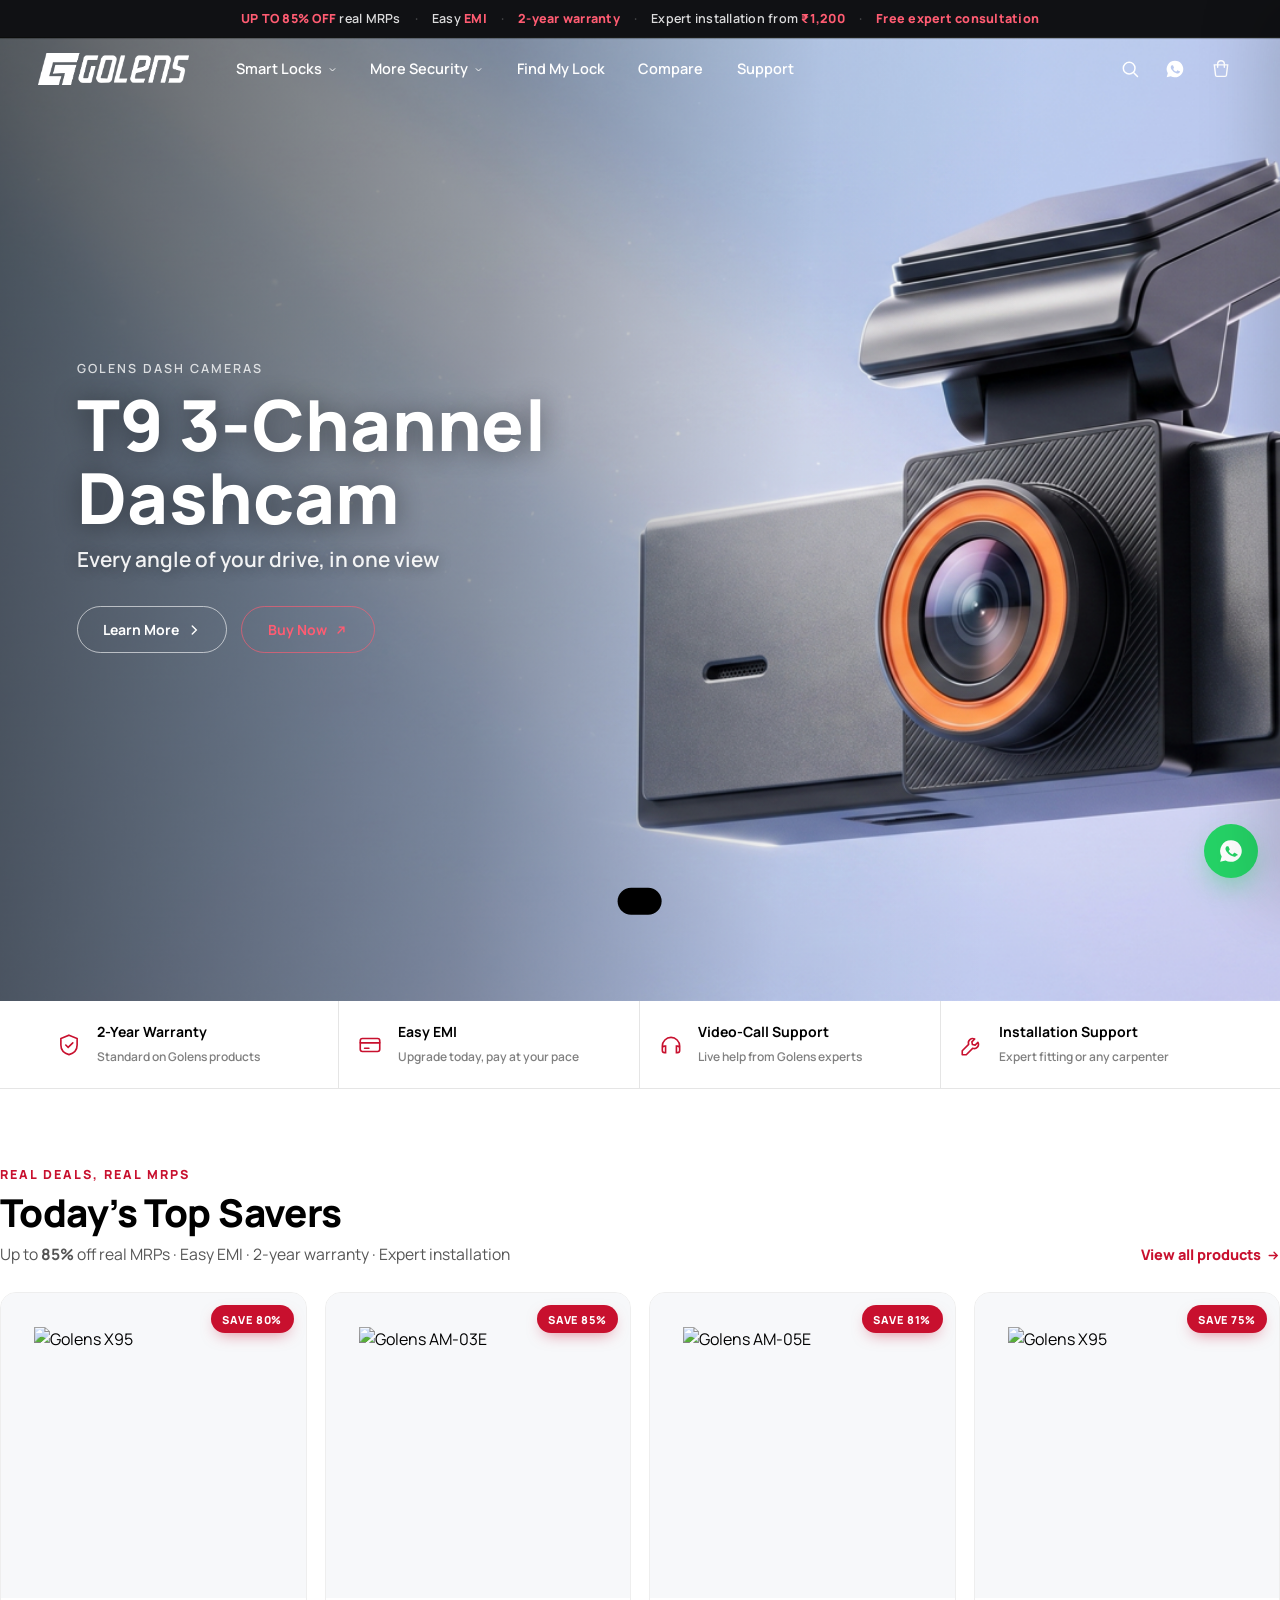
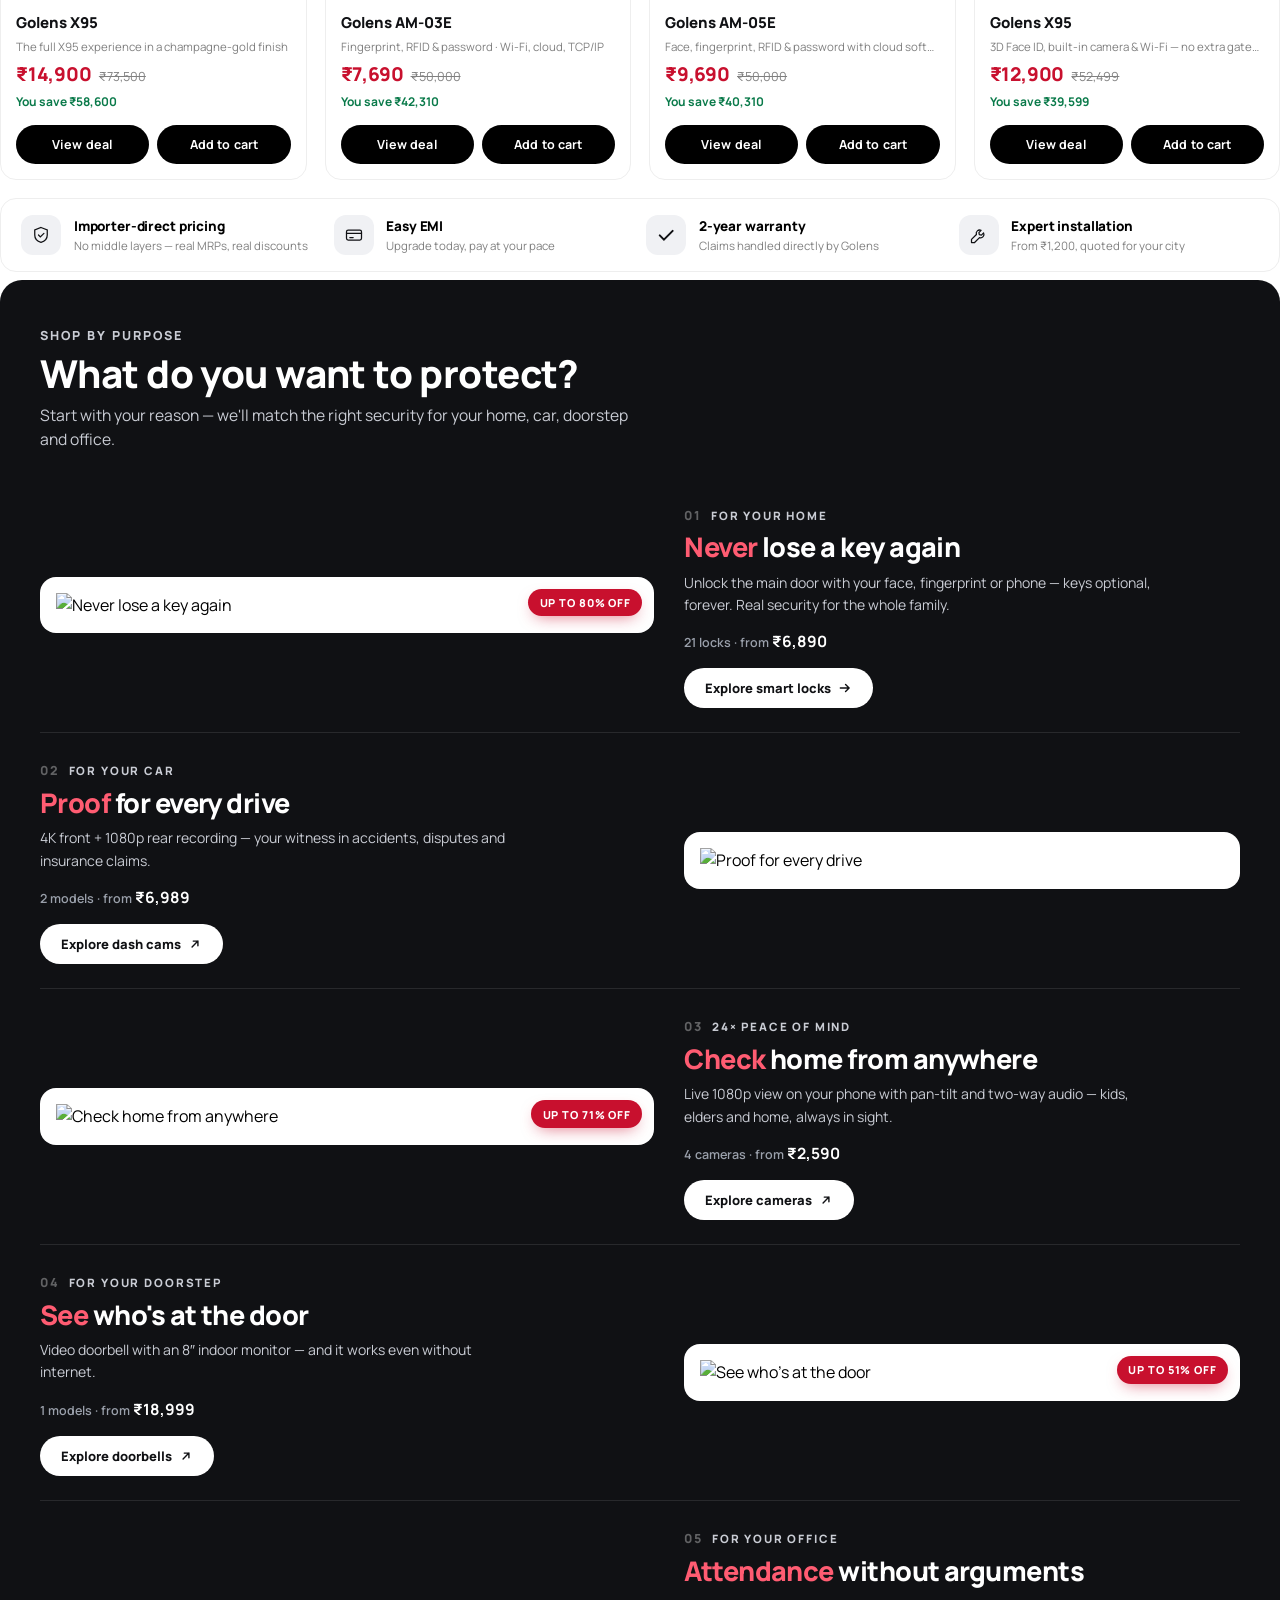
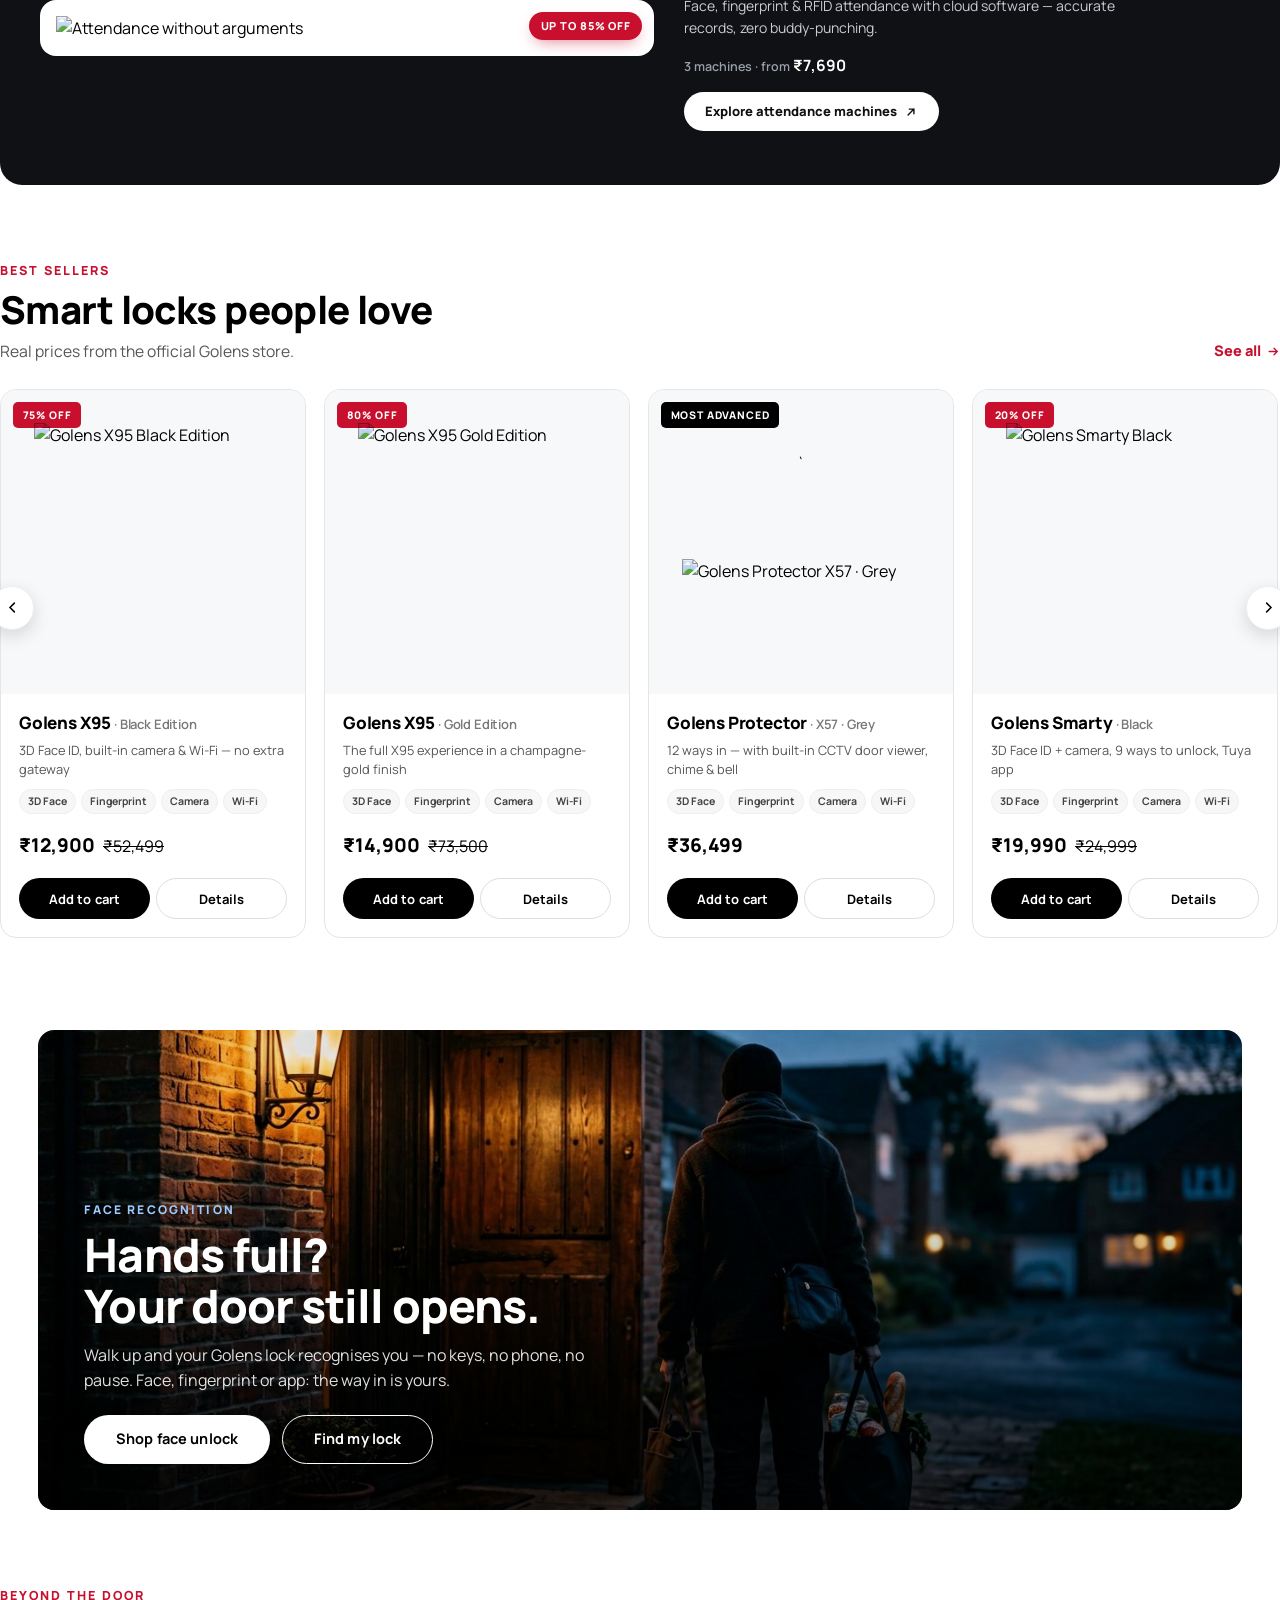
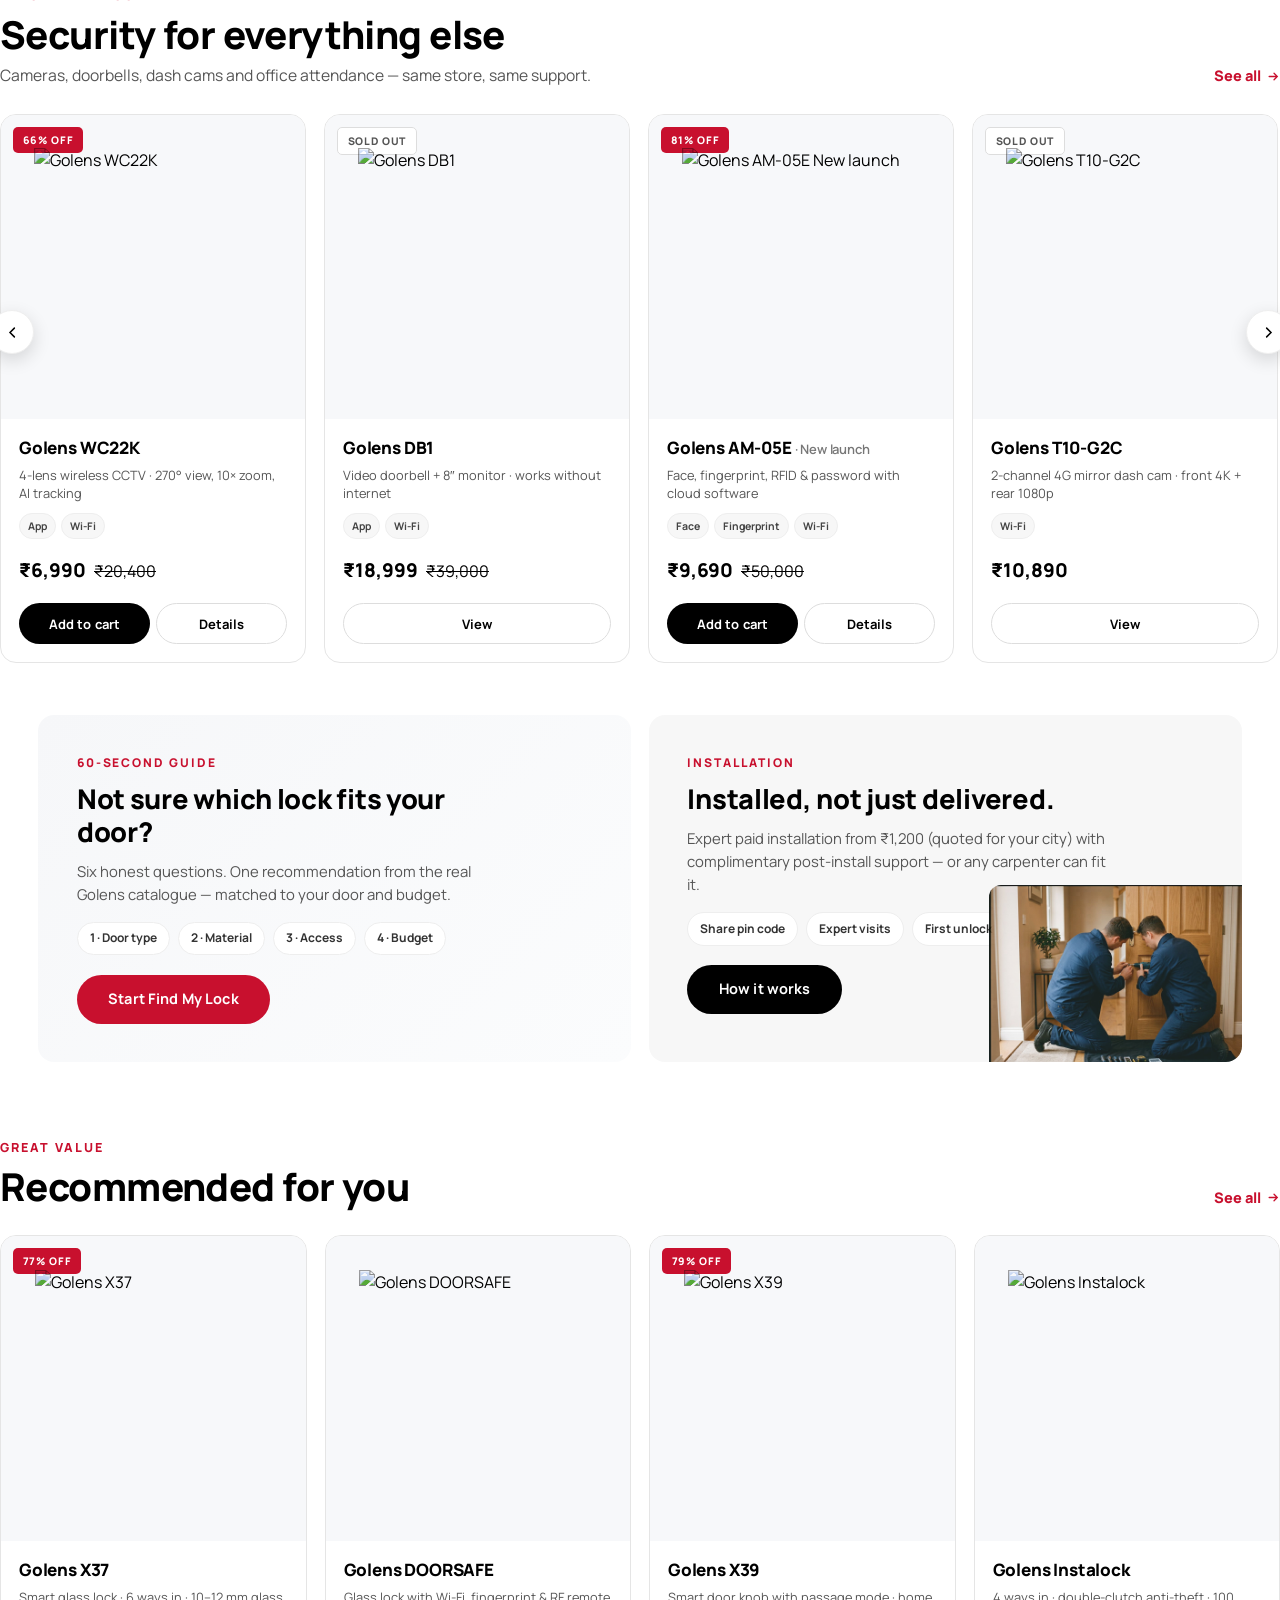
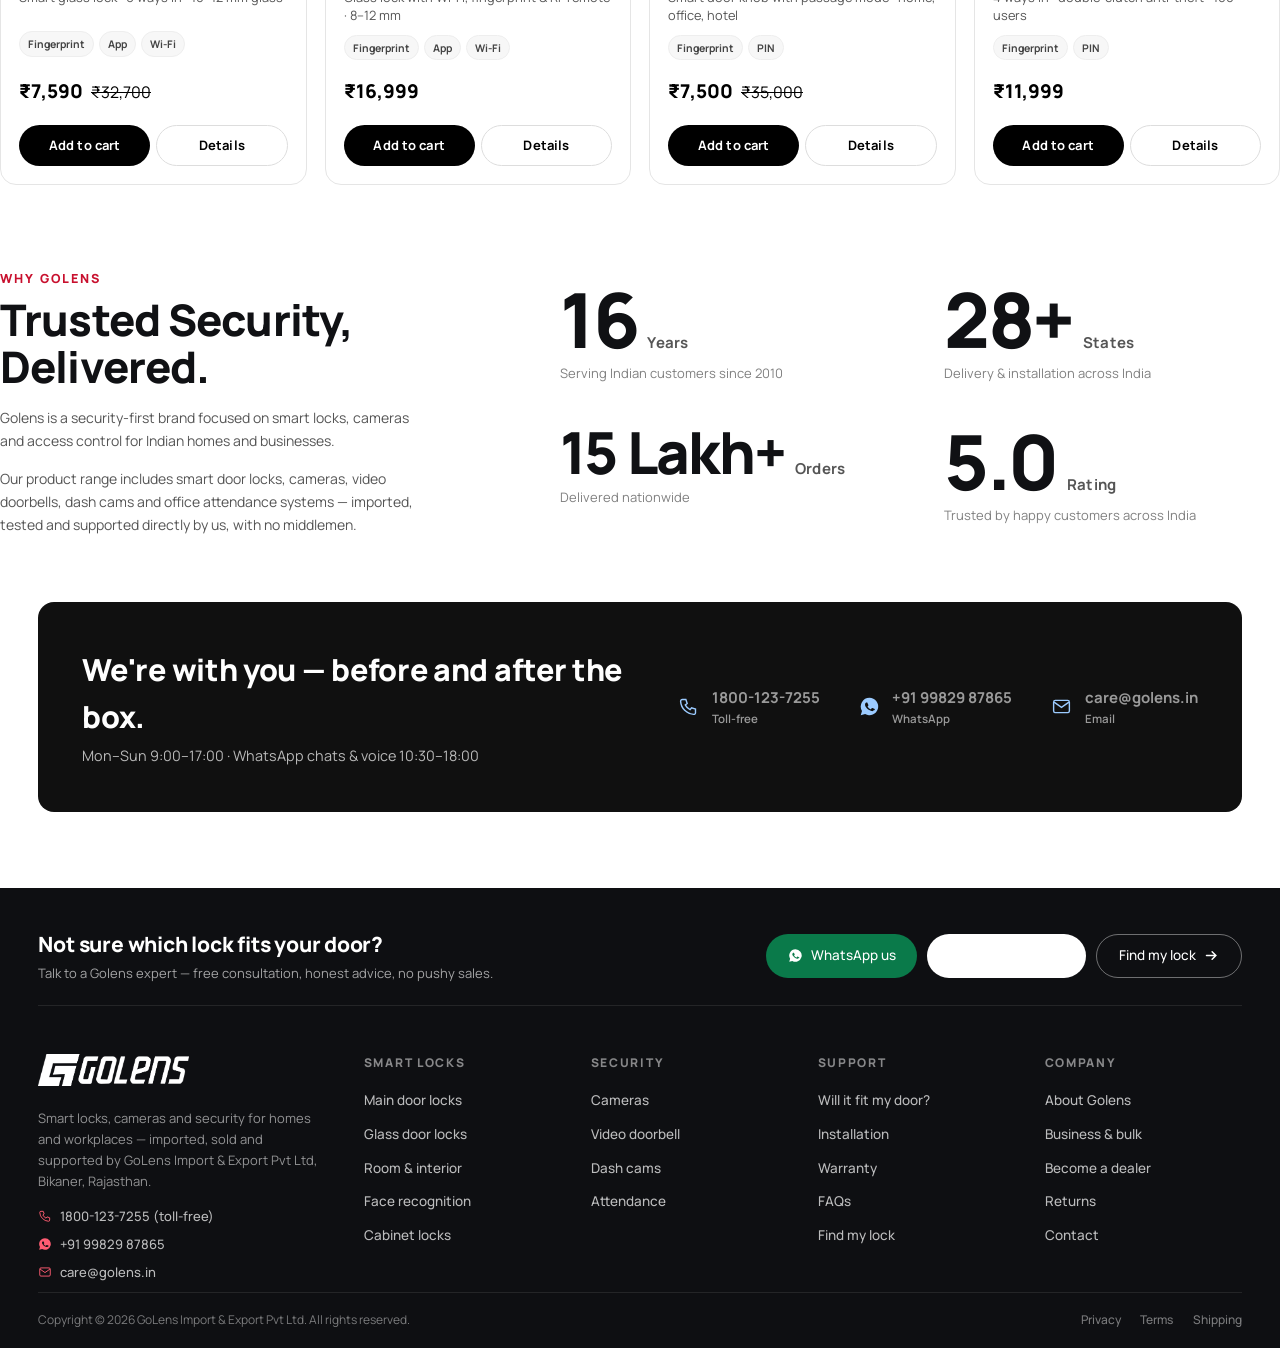
==== commit 04e861f9: "Fix white border at top: move offers bar above the sticky header - The offers bar sat between the st" ====
--- a/index.html
+++ b/index.html
@@ -11,7 +11,7 @@
 <link rel="preconnect" href="https://fonts.gstatic.com" crossorigin>
 <link rel="preconnect" href="https://cdn.shopify.com">
 <link href="https://fonts.googleapis.com/css2?family=Manrope:wght@400;500;600;700;800&display=swap" rel="stylesheet">
-<link rel="stylesheet" href="assets/css/samsung.css?v=3654321098765432109876543210">
+<link rel="stylesheet" href="assets/css/samsung.css?v=37654321098765432109876543210">
 <link rel="icon" type="image/png" href="assets/img/logo.png">
 <script type="application/ld+json">
 {"@context":"https://schema.org","@type":"Organization","name":"Golens","legalName":"GoLens Import & Export Pvt Ltd","url":"https://golens.in","email":"care@golens.in","telephone":"1800-123-7255","address":{"@type":"PostalAddress","addressLocality":"Bikaner","addressRegion":"Rajasthan","addressCountry":"IN"}}
@@ -19,17 +19,16 @@
 </head>
 <body class="dji-hero">
 <a class="skip-link" href="#main">Skip to content</a>
-<div id="gsHeader"></div>
-
-<main id="main">
-  <div class="offerbar" role="note" aria-label="Current offers">
+<div class="offerbar" role="note" aria-label="Current offers">
     <span><b>UP TO <span id="obMaxOff">85</span>% OFF</b> real MRPs</span><i>·</i>
     <span>Easy <b>EMI</b></span><i>·</i>
     <span><b>2-year warranty</b></span><i>·</i>
     <span>Expert installation from <b>₹1,200</b></span><i>·</i>
     <span><b>Free expert consultation</b></span>
   </div>
-
+  <div id="gsHeader"></div>
+
+<main id="main">
 <!-- ============================================================
      HERO — DJI-style full-bleed cinematic carousel
      · background starts at top edge, behind the transparent navbar
@@ -211,8 +210,8 @@
 </main>
 <div id="gsFooter"></div>
 
-<script src="assets/js/data.js?v=3654321098765432109876543210"></script>
-<script src="assets/js/samsung.js?v=3654321098765432109876543210"></script>
+<script src="assets/js/data.js?v=37654321098765432109876543210"></script>
+<script src="assets/js/samsung.js?v=37654321098765432109876543210"></script>
 <script>
 (function () {
   'use strict';
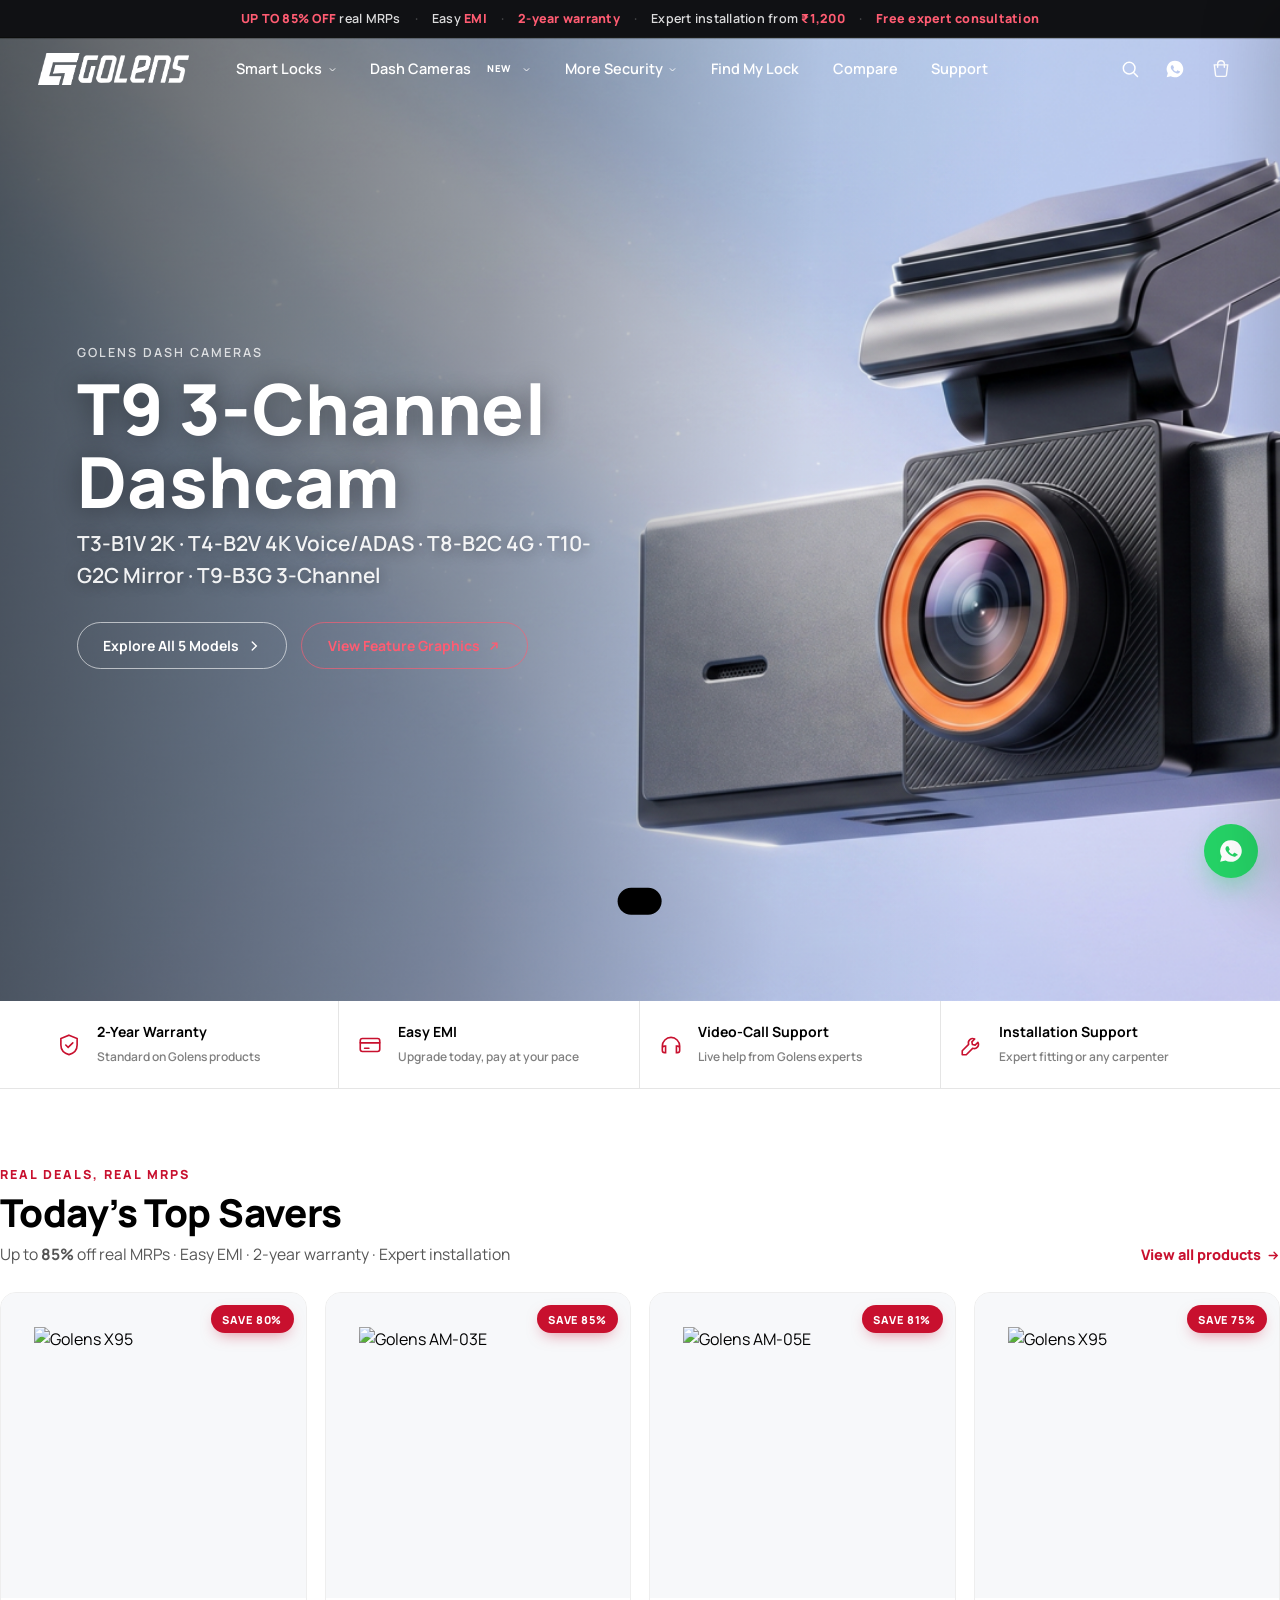
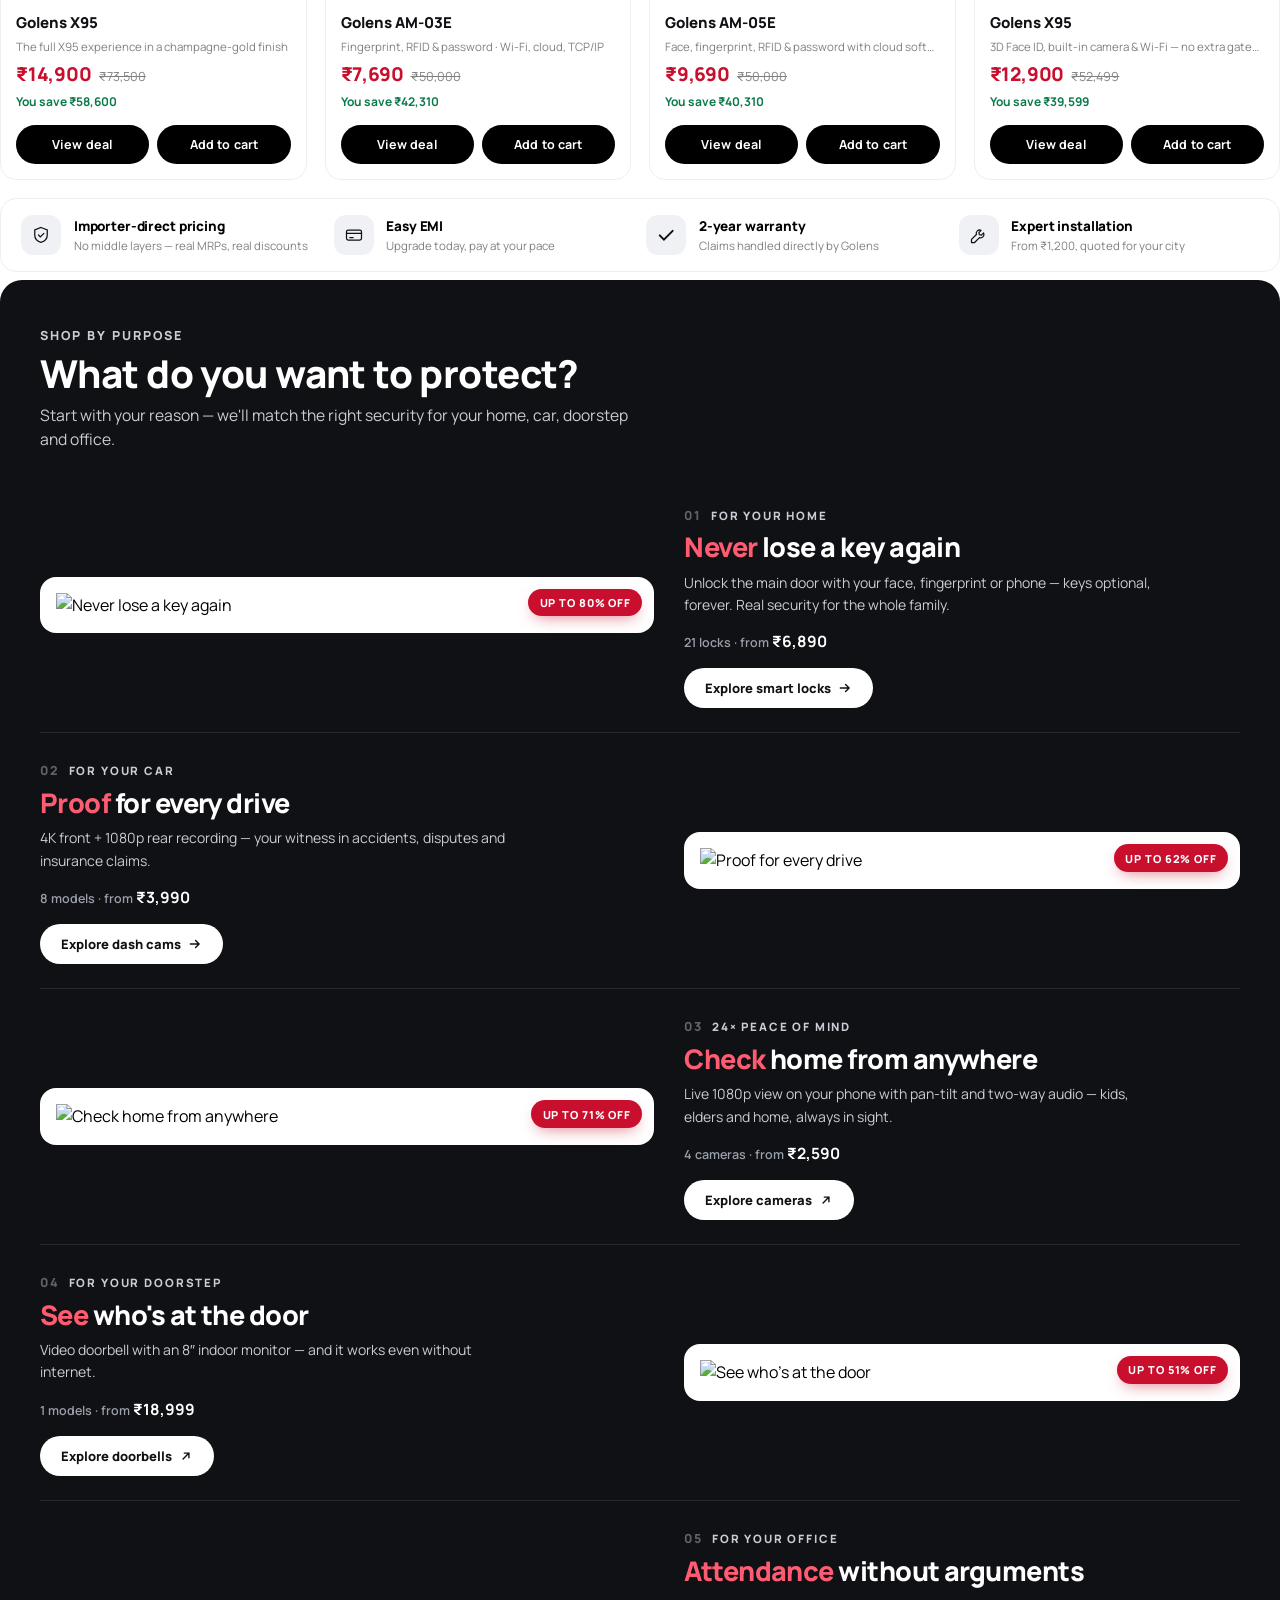
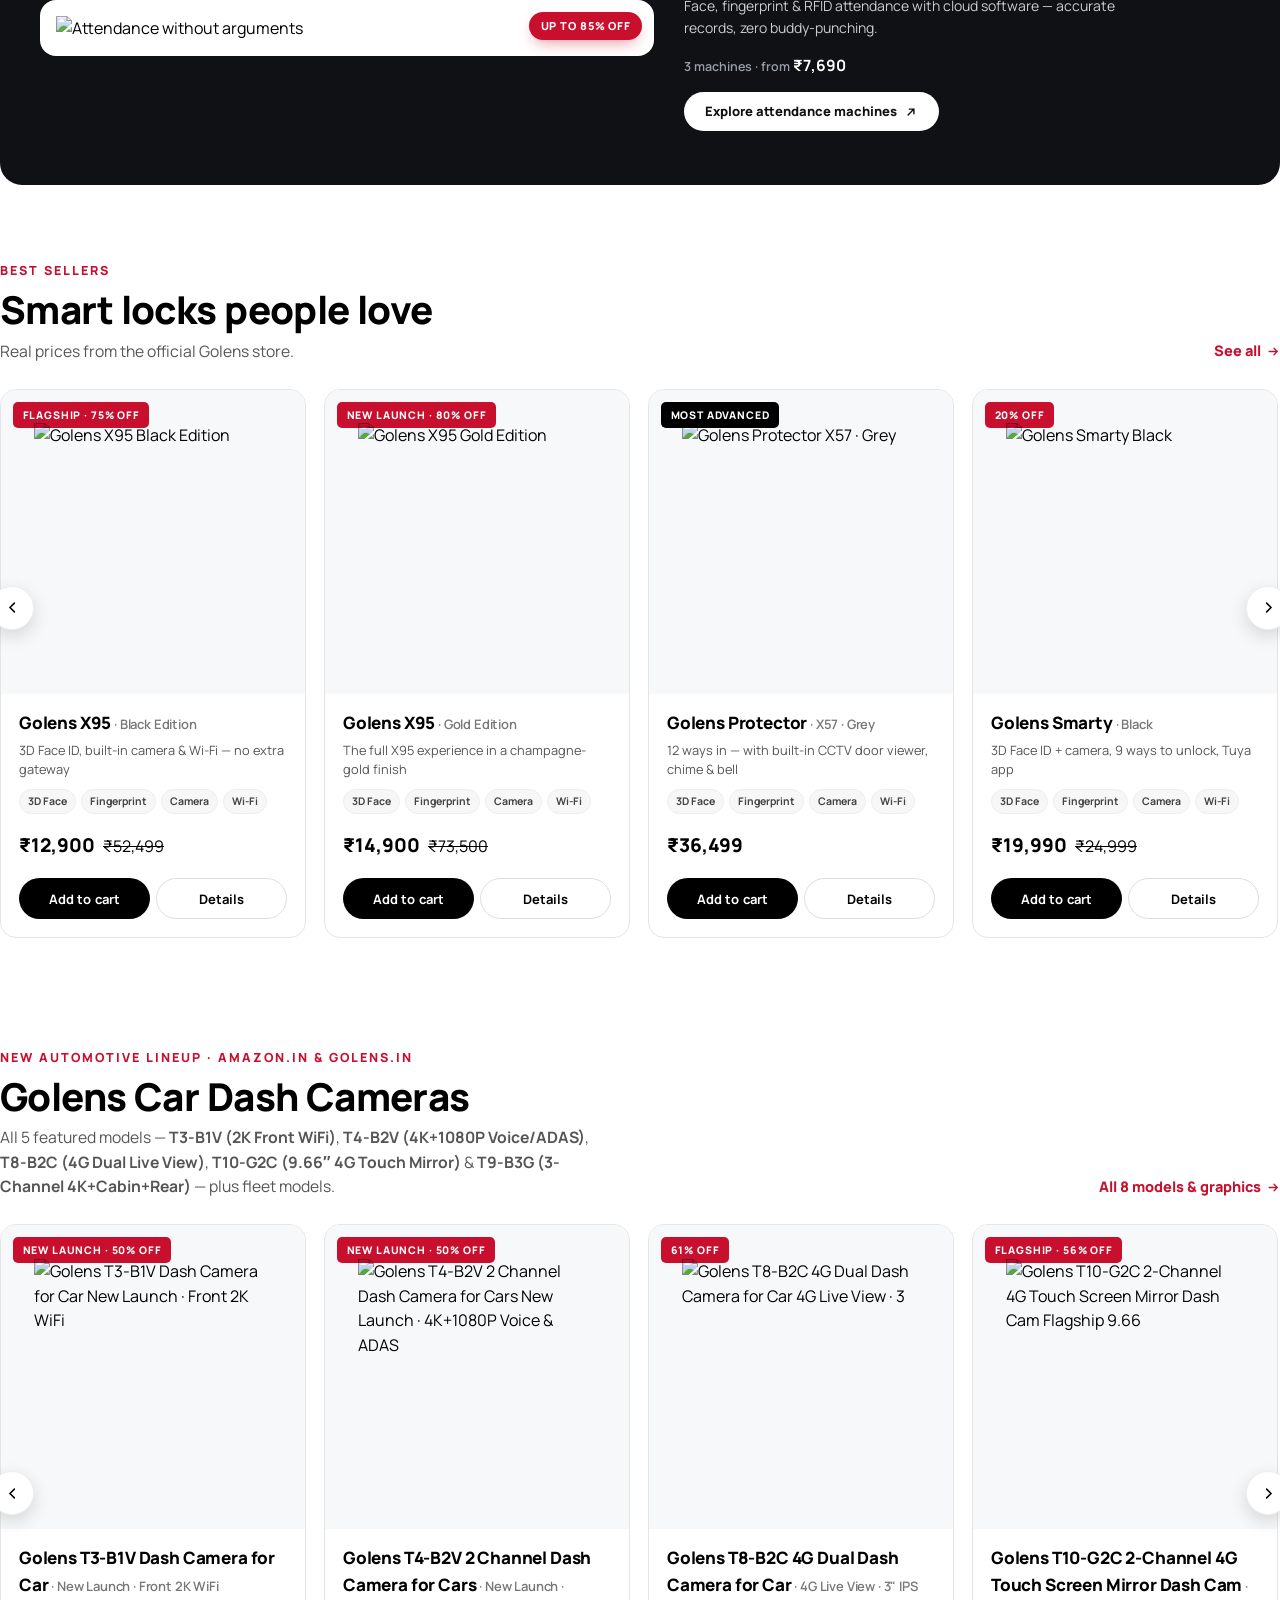
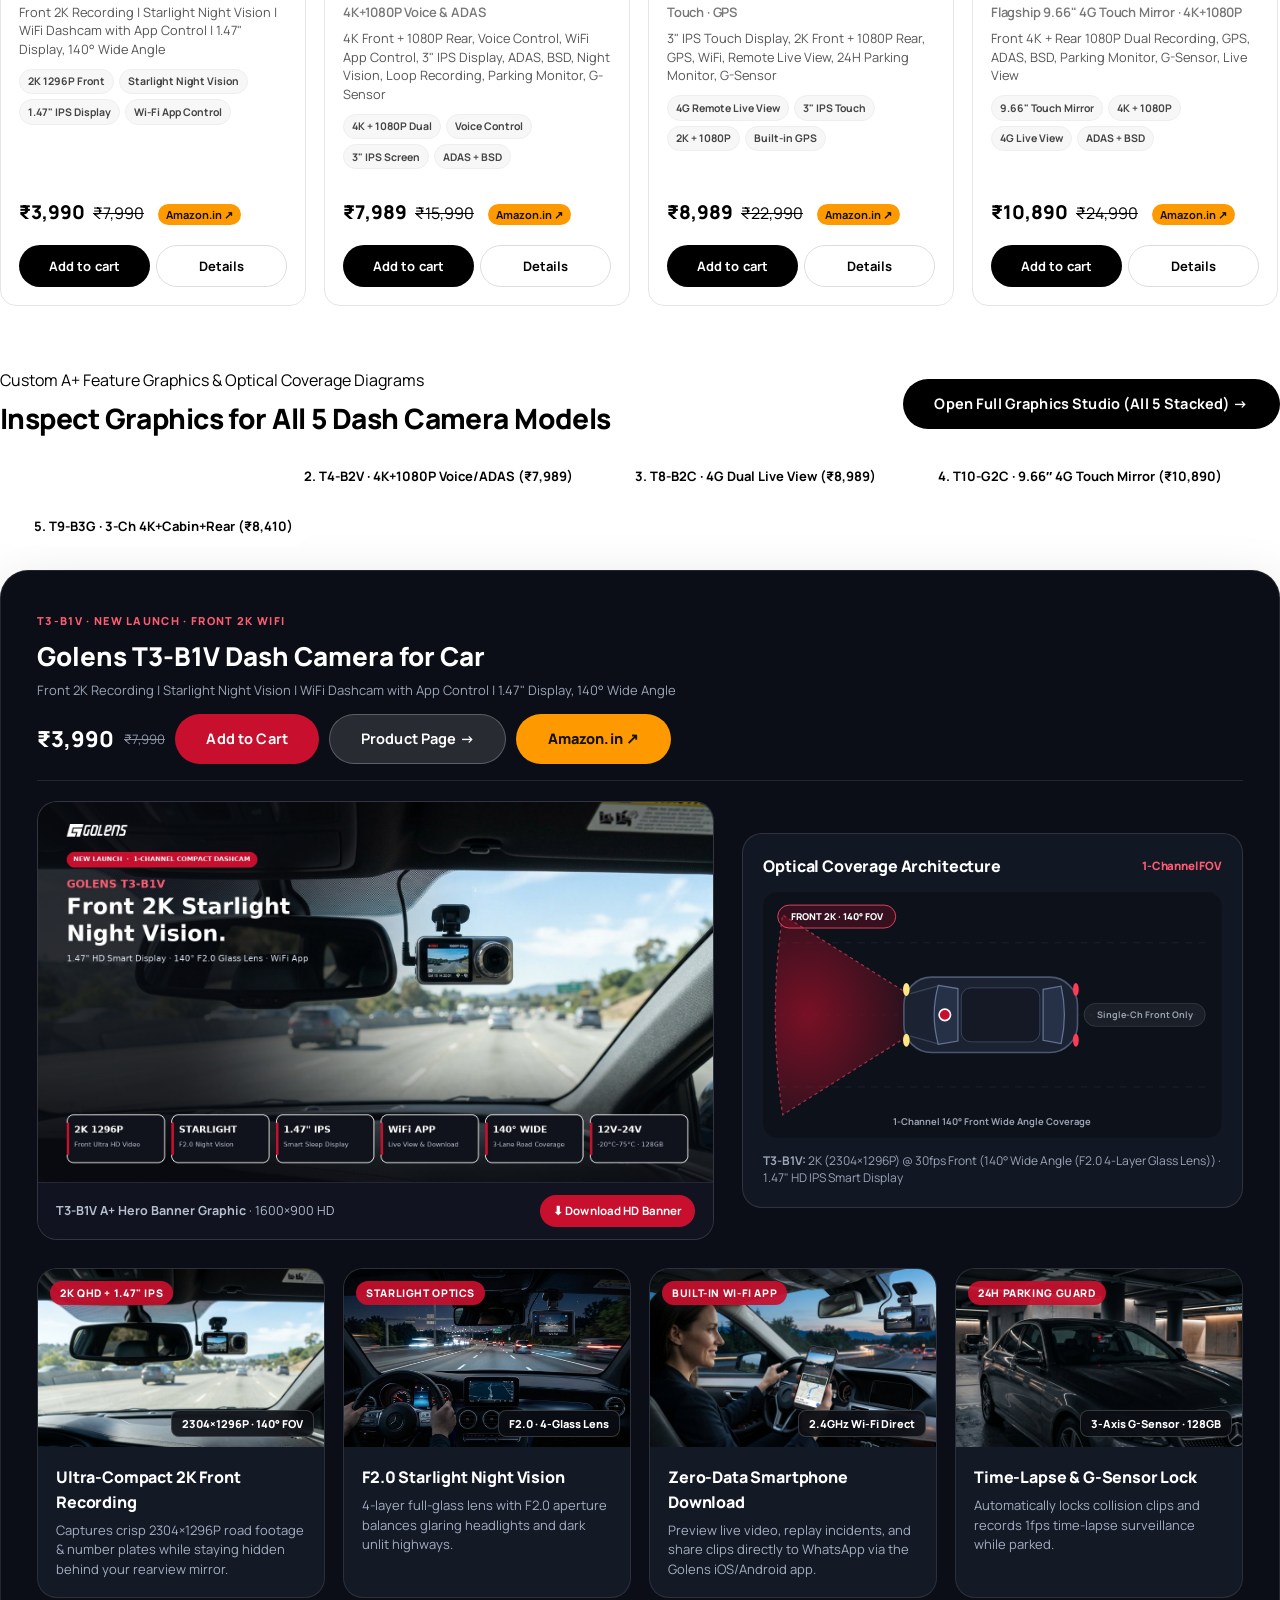
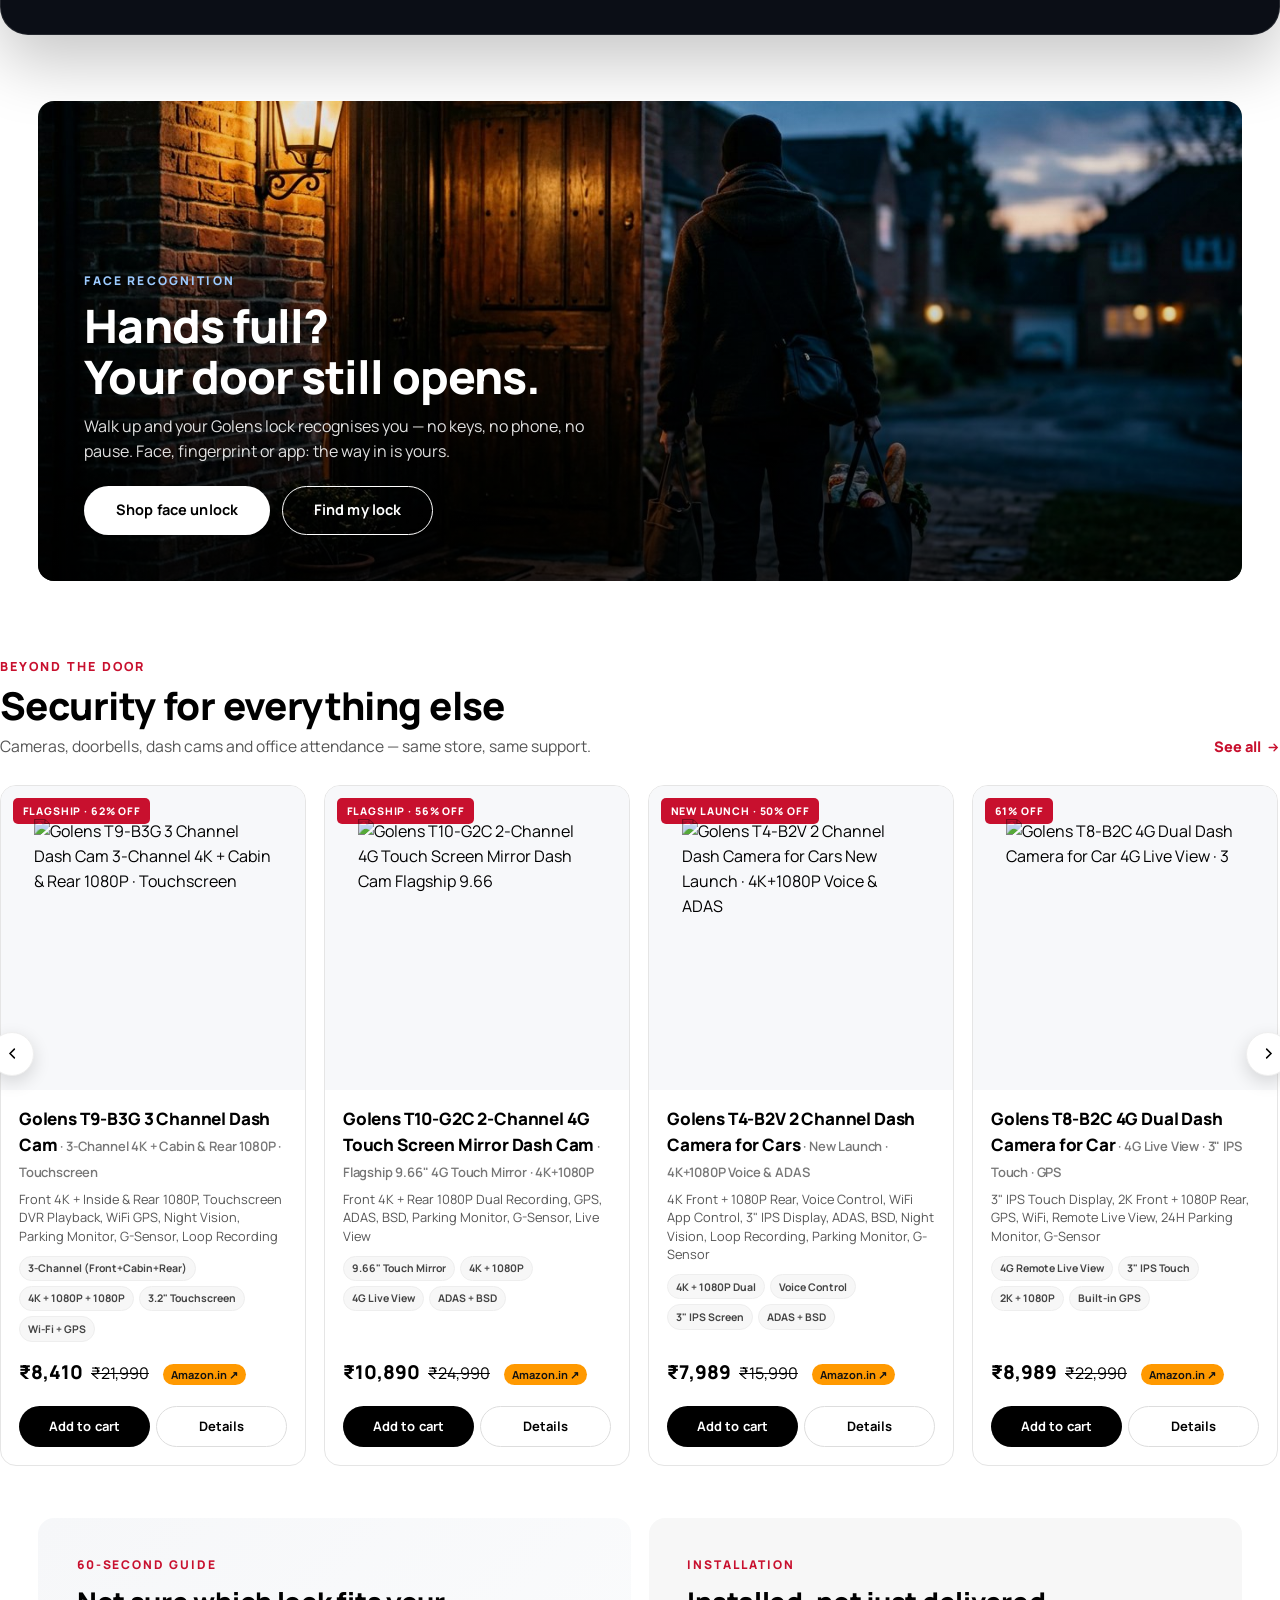
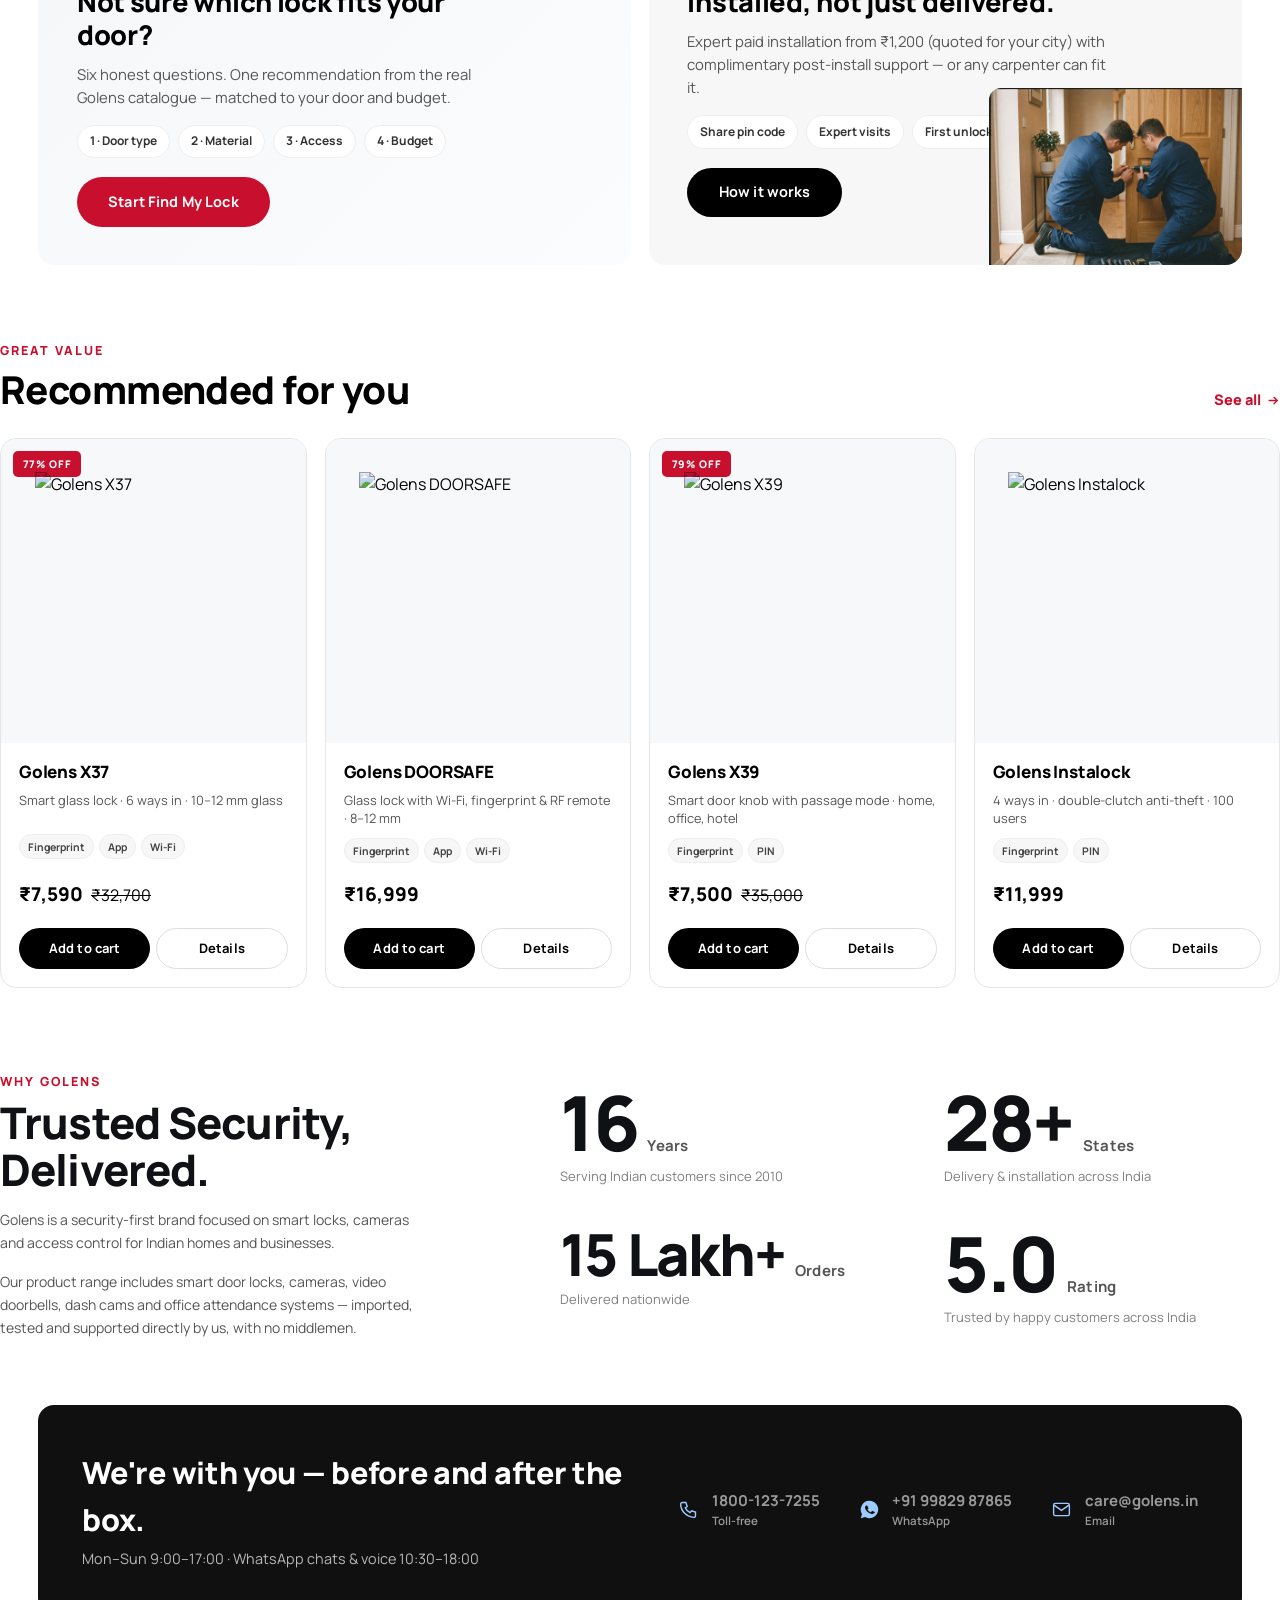
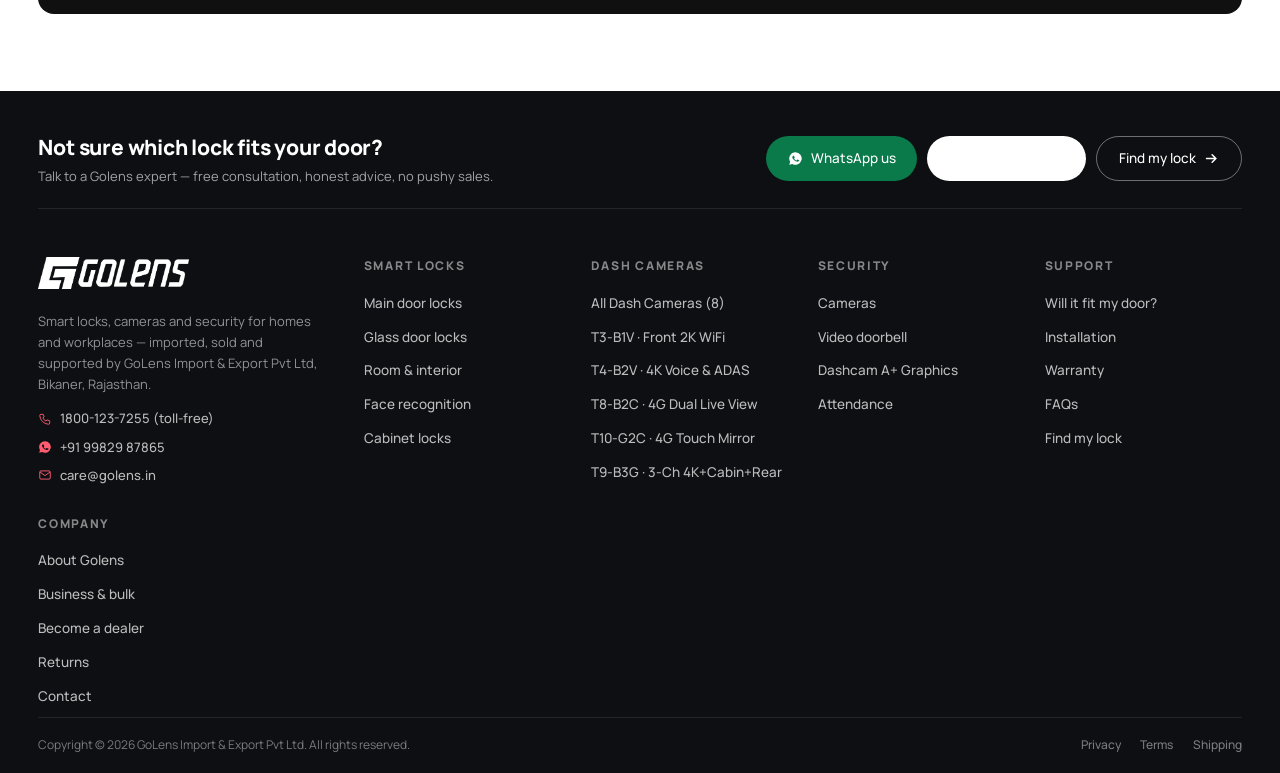
==== commit 4d7d3d77: "Add all 5 Golens Dash Camera models (T3-B1V, T4-B2V, T8-B2C, T10-G2C, T9-B3G), dashcams.html, and cu" ====
--- a/index.html
+++ b/index.html
@@ -47,10 +47,10 @@
         <div class="hcol">
           <p class="eyebrow">Golens Dash Cameras</p>
           <h1 class="hdji-title">T9 3-Channel Dashcam</h1>
-          <p class="hdji-sub">Every angle of your drive, in one view</p>
+          <p class="hdji-sub">T3-B1V 2K · T4-B2V 4K Voice/ADAS · T8-B2C 4G · T10-G2C Mirror · T9-B3G 3-Channel</p>
           <div class="hdji-ctas">
-            <a class="pill" href="https://golens.in/collections/dash-cameras">Learn More <svg class="par" viewBox="0 0 24 24" fill="none" stroke="currentColor" stroke-width="2.4"><path d="M9 5l7 7-7 7" stroke-linecap="round"/></svg></a>
-          <a class="pill pill-buy" href="https://golens.in/collections/dash-cameras">Buy Now <svg class="par" viewBox="0 0 24 24" fill="none" stroke="currentColor" stroke-width="2.4"><path d="M7 17L17 7M9 7h8v8" stroke-linecap="round" stroke-linejoin="round"/></svg></a>
+            <a class="pill" href="dashcams.html">Explore All 5 Models <svg class="par" viewBox="0 0 24 24" fill="none" stroke="currentColor" stroke-width="2.4"><path d="M9 5l7 7-7 7" stroke-linecap="round"/></svg></a>
+            <a class="pill pill-buy" href="dashcams.html#graphics">View Feature Graphics <svg class="par" viewBox="0 0 24 24" fill="none" stroke="currentColor" stroke-width="2.4"><path d="M7 17L17 7M9 7h8v8" stroke-linecap="round" stroke-linejoin="round"/></svg></a>
           </div>
         </div>
       </div>
@@ -105,6 +105,42 @@
     <button class="rowcar-nav prev" data-car="lockRow" data-dir="-1" aria-label="Scroll left"><svg viewBox="0 0 24 24" fill="none" stroke="currentColor" stroke-width="2.4"><path d="M15 5l-7 7 7 7" stroke-linecap="round"/></svg></button>
     <div class="rowcar-viewport" id="lockRow"></div>
     <button class="rowcar-nav next" data-car="lockRow" data-dir="1" aria-label="Scroll right"><svg viewBox="0 0 24 24" fill="none" stroke="currentColor" stroke-width="2.4"><path d="M9 5l7 7-7 7" stroke-linecap="round"/></svg></button>
+  </div>
+</section>
+
+<!-- GOLENS CAR DASH CAMERAS — ALL 5 MODELS & CUSTOM A+ GRAPHICS -->
+<section class="section-s container" id="dashcams">
+  <div class="sec-head" data-rv>
+    <div>
+      <div class="kicker">New Automotive Lineup · Amazon.in &amp; Golens.in</div>
+      <h2>Golens Car Dash Cameras</h2>
+      <p class="sub">All 5 featured models — <b>T3-B1V (2K Front WiFi)</b>, <b>T4-B2V (4K+1080P Voice/ADAS)</b>, <b>T8-B2C (4G Dual Live View)</b>, <b>T10-G2C (9.66″ 4G Touch Mirror)</b> &amp; <b>T9-B3G (3-Channel 4K+Cabin+Rear)</b> — plus fleet models.</p>
+    </div>
+    <a class="link-s" href="dashcams.html">All 8 models &amp; graphics <svg viewBox="0 0 24 24" fill="none" stroke="currentColor" stroke-width="2.4"><path d="M4 12h15M13 6l6 6-6 6" stroke-linecap="round"/></svg></a>
+  </div>
+  <div class="rowcar">
+    <button class="rowcar-nav prev" data-car="dashRow" data-dir="-1" aria-label="Scroll left"><svg viewBox="0 0 24 24" fill="none" stroke="currentColor" stroke-width="2.4"><path d="M15 5l-7 7 7 7" stroke-linecap="round"/></svg></button>
+    <div class="rowcar-viewport" id="dashRow"></div>
+    <button class="rowcar-nav next" data-car="dashRow" data-dir="1" aria-label="Scroll right"><svg viewBox="0 0 24 24" fill="none" stroke="currentColor" stroke-width="2.4"><path d="M9 5l7 7-7 7" stroke-linecap="round"/></svg></button>
+  </div>
+
+  <!-- Interactive Model Feature Graphics Switcher on Homepage -->
+  <div style="margin-top:36px" data-rv>
+    <div style="display:flex;flex-wrap:wrap;align-items:center;justify-content:space-between;gap:12px;margin-bottom:16px">
+      <div>
+        <div class="kicker">Custom A+ Feature Graphics &amp; Optical Coverage Diagrams</div>
+        <h3 style="font-size:clamp(20px,2.5vw,28px);font-weight:800;letter-spacing:-.02em;margin:4px 0 0">Inspect Graphics for All 5 Dash Camera Models</h3>
+      </div>
+      <a class="btn-s btn-dark" href="dashcams.html#graphics">Open Full Graphics Studio (All 5 Stacked) →</a>
+    </div>
+    <div class="g-dc-tabs" id="homeDashTabs">
+      <button class="g-dc-tab is-active" data-hmodel="t3b1v"><span class="dot"></span> 1. T3-B1V · Front 2K WiFi (₹3,990)</button>
+      <button class="g-dc-tab" data-hmodel="t4b2v"><span class="dot"></span> 2. T4-B2V · 4K+1080P Voice/ADAS (₹7,989)</button>
+      <button class="g-dc-tab" data-hmodel="t8b2c"><span class="dot"></span> 3. T8-B2C · 4G Dual Live View (₹8,989)</button>
+      <button class="g-dc-tab" data-hmodel="t10g2c"><span class="dot"></span> 4. T10-G2C · 9.66″ 4G Touch Mirror (₹10,890)</button>
+      <button class="g-dc-tab" data-hmodel="t9b3g"><span class="dot"></span> 5. T9-B3G · 3-Ch 4K+Cabin+Rear (₹8,410)</button>
+    </div>
+    <div id="homeDashBoard"></div>
   </div>
 </section>
 
@@ -378,8 +414,72 @@
   /* rows */
   const card = window.Gcard;
   document.getElementById('lockRow').innerHTML = '<div class="rowcar-track">' + ['x95','x95g','x57','x28','titan','x82','vintage','shieldface','x3n'].map(id => card(G.byId(id))).join('') + '</div>';
-  document.getElementById('secRow').innerHTML = '<div class="rowcar-track">' + ['wc22k','db1','am05e','t10g2c','wc23k','am03e','wc15k'].map(id => card(G.byId(id))).join('') + '</div>';
+  document.getElementById('dashRow').innerHTML = '<div class="rowcar-track">' + ['t3b1v','t4b2v','t8b2c','t10g2c','t9b3g','t7g2v','t6b2v','t5t4c'].map(id => card(G.byId(id))).join('') + '</div>';
+  document.getElementById('secRow').innerHTML = '<div class="rowcar-track">' + ['t9b3g','t10g2c','t4b2v','t8b2c','t3b1v','wc22k','db1','am05e','wc23k','am03e','wc15k'].map(id => card(G.byId(id))).join('') + '</div>';
   document.getElementById('recGrid').innerHTML = ['x37','doorsafe','x39','instalock'].map(id => card(G.byId(id))).join('');
+
+  /* Interactive Dashcam Feature Graphic Board on Homepage */
+  function renderHomeDashBoard(id) {
+    const p = G.byId(id) || G.byId('t3b1v');
+    const box = document.getElementById('homeDashBoard');
+    if (!box || !p) return;
+    const svgMarkup = window.GOLENS_SVG_DIAGRAM ? window.GOLENS_SVG_DIAGRAM(p.channels, p.id) : '';
+    const bannerPath = p.bannerGraphic || 'assets/img/graphics/t9b3g-banner.jpg';
+    const gcards = (p.graphics || []).map(g => `
+      <div class="g-dc-gcard">
+        <div class="g-dc-gcard__media">
+          <img src="${g.img}" alt="${g.title}" loading="lazy">
+          <span class="g-dc-gcard__pill">${g.kicker}</span>
+          <span class="g-dc-gcard__metric">${g.metric}</span>
+        </div>
+        <div class="g-dc-gcard__body">
+          <h4>${g.title}</h4>
+          <p>${g.desc}</p>
+        </div>
+      </div>`).join('');
+    box.innerHTML = `
+      <div class="g-dc-board">
+        <div style="display:flex;flex-wrap:wrap;align-items:center;justify-content:space-between;gap:14px;margin-bottom:20px;padding-bottom:16px;border-bottom:1px solid rgba(255,255,255,.1)">
+          <div>
+            <span style="font-size:11px;font-weight:800;letter-spacing:.12em;text-transform:uppercase;color:#ff5c72">${p.sku} · ${p.line}</span>
+            <h4 style="font-size:clamp(18px,2.2vw,26px);font-weight:800;margin:4px 0 0;color:#fff">${p.name}</h4>
+            <p style="font-size:13px;color:#9aa5b8;margin:4px 0 0">${p.subtitle}</p>
+          </div>
+          <div style="display:flex;flex-wrap:wrap;align-items:center;gap:10px">
+            <span style="font-size:22px;font-weight:800;color:#fff">${window.Gfmt.inr(p.price)}</span>
+            ${p.mrp ? `<span style="font-size:13px;color:#8c96a8;text-decoration:line-through">${window.Gfmt.inr(p.mrp)}</span>` : ''}
+            <button class="btn-s btn-red" data-add="${p.id}">Add to Cart</button>
+            <a class="btn-s" style="background:rgba(255,255,255,.12);color:#fff;border:1px solid rgba(255,255,255,.24)" href="product.html?p=${p.id}">Product Page →</a>
+            ${p.amazonUrl ? `<a class="btn-s" style="background:#ff9900;color:#111;font-weight:800" href="${p.amazonUrl}" target="_blank" rel="noopener">Amazon.in ↗</a>` : ''}
+          </div>
+        </div>
+        <div class="g-dc-board__top">
+          <div class="g-dc-banner-card">
+            <img src="${bannerPath}" alt="${p.name} A+ Graphic Banner">
+            <div class="g-dc-banner-actions">
+              <span><b>${p.sku} A+ Hero Banner Graphic</b> · 1600×900 HD</span>
+              <a href="${bannerPath}" download="${p.id}-aplus-banner.jpg" class="btn-s btn-red" style="padding:6px 12px;font-size:11.5px">⬇ Download HD Banner</a>
+            </div>
+          </div>
+          <div class="g-dc-svg-box">
+            <h4><span style="color:#fff">Optical Coverage Architecture</span><span style="font-size:11.5px;color:#ff5c72;font-weight:800">${p.channels}-Channel FOV</span></h4>
+            ${svgMarkup}
+            <p style="font-size:12px;color:#9aa5b8;line-height:1.45;margin:0"><b>${p.sku}:</b> ${p.videoResolution} (${p.fov}) · ${p.display}</p>
+          </div>
+        </div>
+        <div class="g-dc-graphic-grid">${gcards}</div>
+      </div>`;
+  }
+  renderHomeDashBoard('t3b1v');
+  const hTabs = document.getElementById('homeDashTabs');
+  if (hTabs) {
+    hTabs.addEventListener('click', e => {
+      const btn = e.target.closest('[data-hmodel]');
+      if (!btn) return;
+      hTabs.querySelectorAll('.g-dc-tab').forEach(b => b.classList.toggle('is-active', b === btn));
+      renderHomeDashBoard(btn.dataset.hmodel);
+    });
+  }
 
   document.querySelectorAll('[data-car]').forEach(btn => {
     btn.addEventListener('click', () => {
--- a/assets/css/samsung.css
+++ b/assets/css/samsung.css
@@ -759,3 +759,216 @@
 @media (max-width: 640px) { .offerbar { gap: 8px; font-size: 11.5px; padding: 8px 12px; } .offerbar i:nth-of-type(n+3) { display: none; } }
 .hdji-slide[data-theme="dark"] .hdji-ctas .pill-buy { color: #ff5c72; border-color: rgba(255,92,114,.65); }
 .hdji-slide[data-theme="dark"] .hdji-ctas .pill-buy:hover, .hdji-slide[data-theme="dark"] .hdji-ctas .pill-buy:focus-visible { background: #ff5c72; color: #fff; }
+
+/* ---- Golens Dash Camera Showcase & Custom A+ Feature Graphics ---- */
+.g-nav__badge {
+  display: inline-block;
+  font-size: 9.5px;
+  font-weight: 800;
+  letter-spacing: .06em;
+  text-transform: uppercase;
+  padding: 2px 6px;
+  border-radius: 999px;
+  background: var(--g-red);
+  color: #fff;
+  margin-left: 4px;
+  vertical-align: middle;
+}
+.g-card__amz {
+  display: inline-flex;
+  align-items: center;
+  gap: 3px;
+  font-size: 11px;
+  font-weight: 700;
+  color: #111;
+  background: #ff9900;
+  padding: 2px 8px;
+  border-radius: 999px;
+  margin-left: 6px;
+}
+.g-card__amz:hover { background: #e68a00; }
+
+.g-dc-tabs {
+  display: flex;
+  flex-wrap: wrap;
+  gap: 10px;
+  margin-bottom: 24px;
+}
+.g-dc-tab {
+  display: inline-flex;
+  align-items: center;
+  gap: 8px;
+  padding: 10px 18px;
+  border-radius: 999px;
+  font-size: 13px;
+  font-weight: 700;
+  background: #fff;
+  color: var(--g-ink-2);
+  border: 1px solid var(--g-line-2);
+  transition: all .2s ease;
+  cursor: pointer;
+}
+.g-dc-tab:hover {
+  border-color: var(--g-ink);
+  color: var(--g-ink);
+}
+.g-dc-tab.is-active {
+  background: var(--g-ink);
+  color: #fff;
+  border-color: var(--g-ink);
+}
+.g-dc-tab .dot {
+  width: 8px;
+  height: 8px;
+  border-radius: 50%;
+  background: var(--g-red);
+}
+
+.g-dc-board {
+  background: #0b0e16;
+  color: #fff;
+  border-radius: 28px;
+  padding: 36px;
+  border: 1px solid rgba(255,255,255,.1);
+  box-shadow: 0 28px 64px rgba(0,0,0,.22);
+}
+.g-dc-board__top {
+  display: grid;
+  grid-template-columns: 1.15fr 0.85fr;
+  gap: 28px;
+  align-items: center;
+  margin-bottom: 28px;
+}
+.g-dc-banner-card {
+  position: relative;
+  border-radius: 20px;
+  overflow: hidden;
+  border: 1px solid rgba(255,255,255,.14);
+  background: #111520;
+}
+.g-dc-banner-card img {
+  width: 100%;
+  height: auto;
+  display: block;
+}
+.g-dc-banner-actions {
+  display: flex;
+  align-items: center;
+  justify-content: space-between;
+  gap: 12px;
+  padding: 12px 18px;
+  background: rgba(17,21,32,.95);
+  border-top: 1px solid rgba(255,255,255,.08);
+  font-size: 12.5px;
+  color: #b5bfd0;
+}
+.g-dc-svg-box {
+  background: #121724;
+  border: 1px solid rgba(255,255,255,.12);
+  border-radius: 20px;
+  padding: 20px;
+  display: flex;
+  flex-direction: column;
+  gap: 14px;
+}
+.g-dc-svg-box h4 {
+  font-size: 16px;
+  font-weight: 800;
+  letter-spacing: -.01em;
+  display: flex;
+  align-items: center;
+  justify-content: space-between;
+}
+.g-dc-svg {
+  width: 100%;
+  height: auto;
+  display: block;
+  border-radius: 14px;
+}
+.g-dc-graphic-grid {
+  display: grid;
+  grid-template-columns: repeat(4, 1fr);
+  gap: 18px;
+}
+.g-dc-gcard {
+  background: #141926;
+  border: 1px solid rgba(255,255,255,.1);
+  border-radius: 20px;
+  overflow: hidden;
+  display: flex;
+  flex-direction: column;
+  transition: transform .25s ease, border-color .25s ease;
+}
+.g-dc-gcard:hover {
+  transform: translateY(-4px);
+  border-color: rgba(255,92,114,.55);
+}
+.g-dc-gcard__media {
+  position: relative;
+  aspect-ratio: 16 / 10;
+  overflow: hidden;
+  background: #0d111a;
+}
+.g-dc-gcard__media img {
+  width: 100%;
+  height: 100%;
+  object-fit: cover;
+  transition: transform .4s ease;
+}
+.g-dc-gcard:hover .g-dc-gcard__media img {
+  transform: scale(1.05);
+}
+.g-dc-gcard__pill {
+  position: absolute;
+  top: 12px;
+  left: 12px;
+  padding: 4px 10px;
+  border-radius: 999px;
+  background: rgba(200,16,46,.92);
+  color: #fff;
+  font-size: 10.5px;
+  font-weight: 800;
+  letter-spacing: .06em;
+  text-transform: uppercase;
+}
+.g-dc-gcard__metric {
+  position: absolute;
+  bottom: 10px;
+  right: 10px;
+  padding: 4px 10px;
+  border-radius: 8px;
+  background: rgba(10,12,18,.86);
+  backdrop-filter: blur(8px);
+  border: 1px solid rgba(255,255,255,.18);
+  color: #fff;
+  font-size: 11px;
+  font-weight: 800;
+}
+.g-dc-gcard__body {
+  padding: 18px;
+  display: flex;
+  flex-direction: column;
+  gap: 6px;
+  flex: 1;
+}
+.g-dc-gcard__body h4 {
+  font-size: 16px;
+  font-weight: 800;
+  color: #fff;
+  letter-spacing: -.01em;
+}
+.g-dc-gcard__body p {
+  font-size: 13px;
+  color: #a3aec2;
+  line-height: 1.5;
+}
+
+@media (max-width: 1080px) {
+  .g-dc-board__top { grid-template-columns: 1fr; }
+  .g-dc-graphic-grid { grid-template-columns: repeat(2, 1fr); }
+}
+@media (max-width: 640px) {
+  .g-dc-board { padding: 20px; border-radius: 20px; }
+  .g-dc-graphic-grid { grid-template-columns: 1fr; }
+}
+
